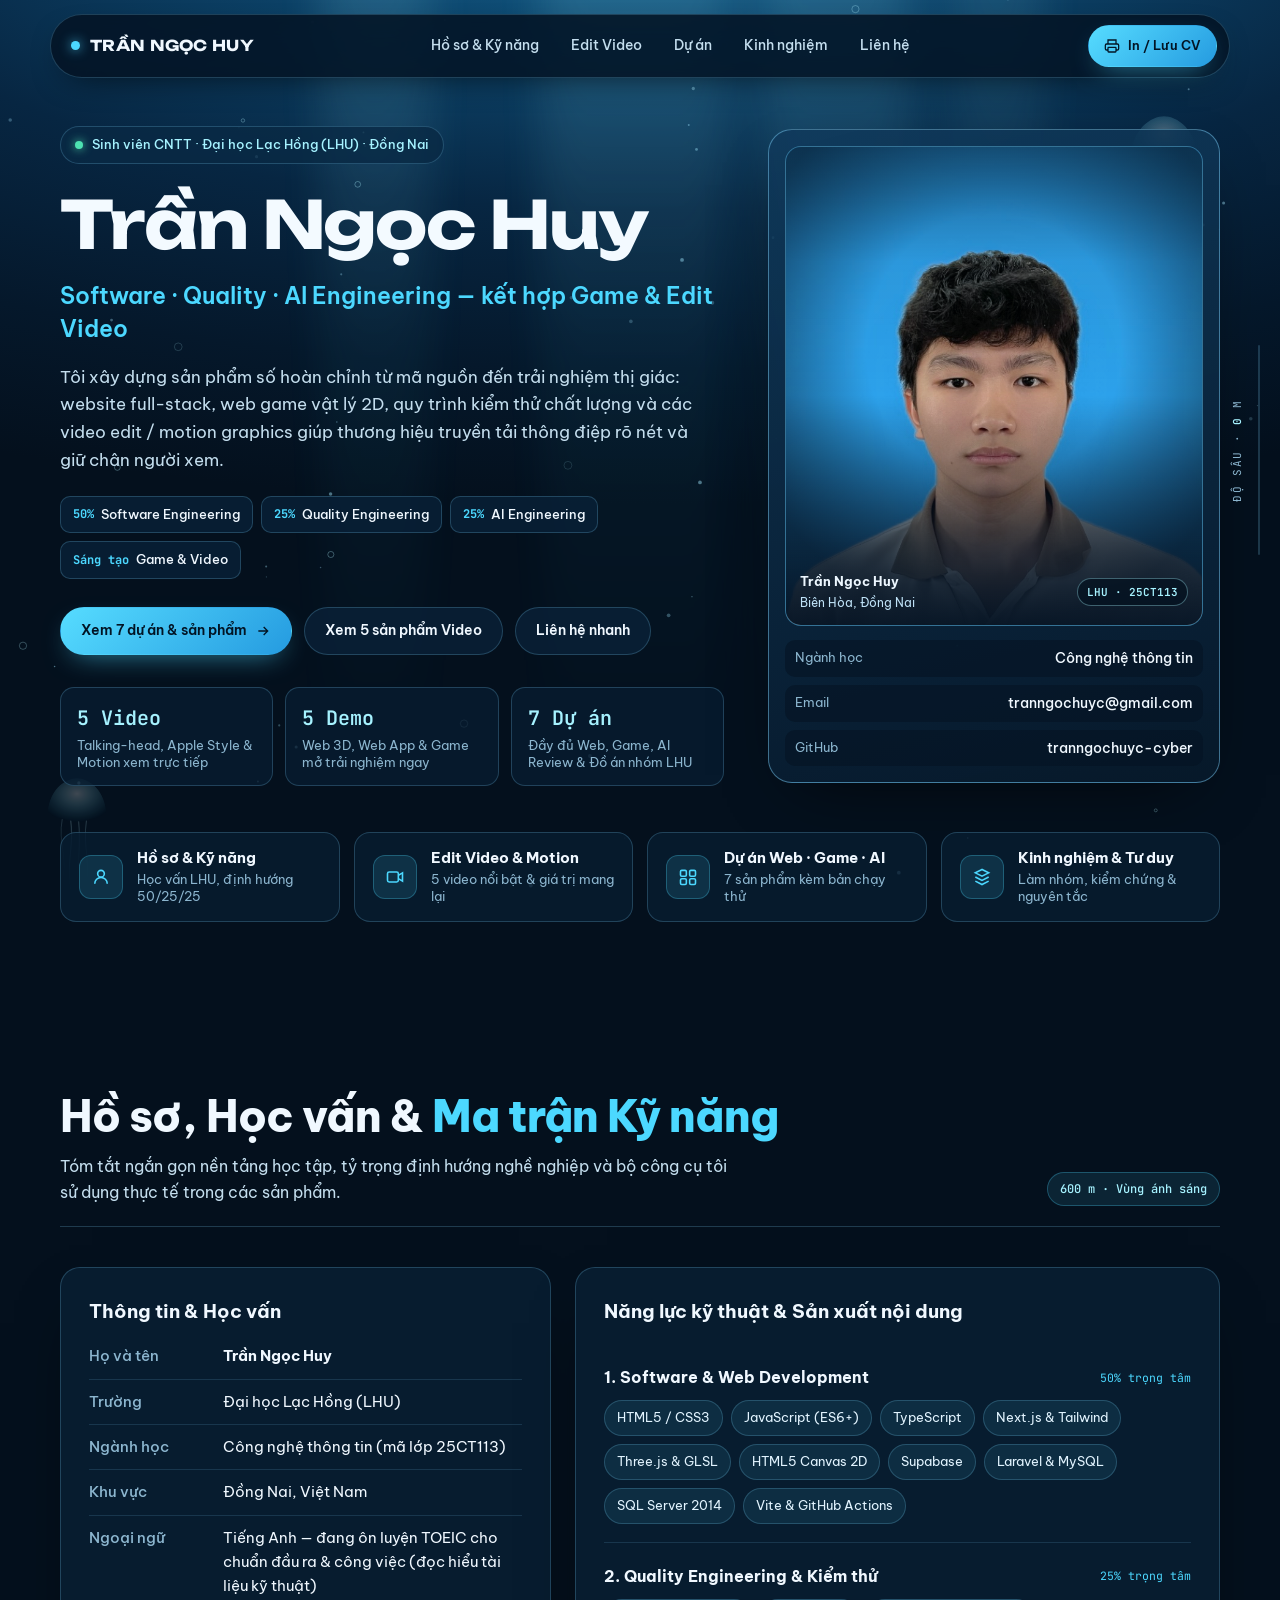
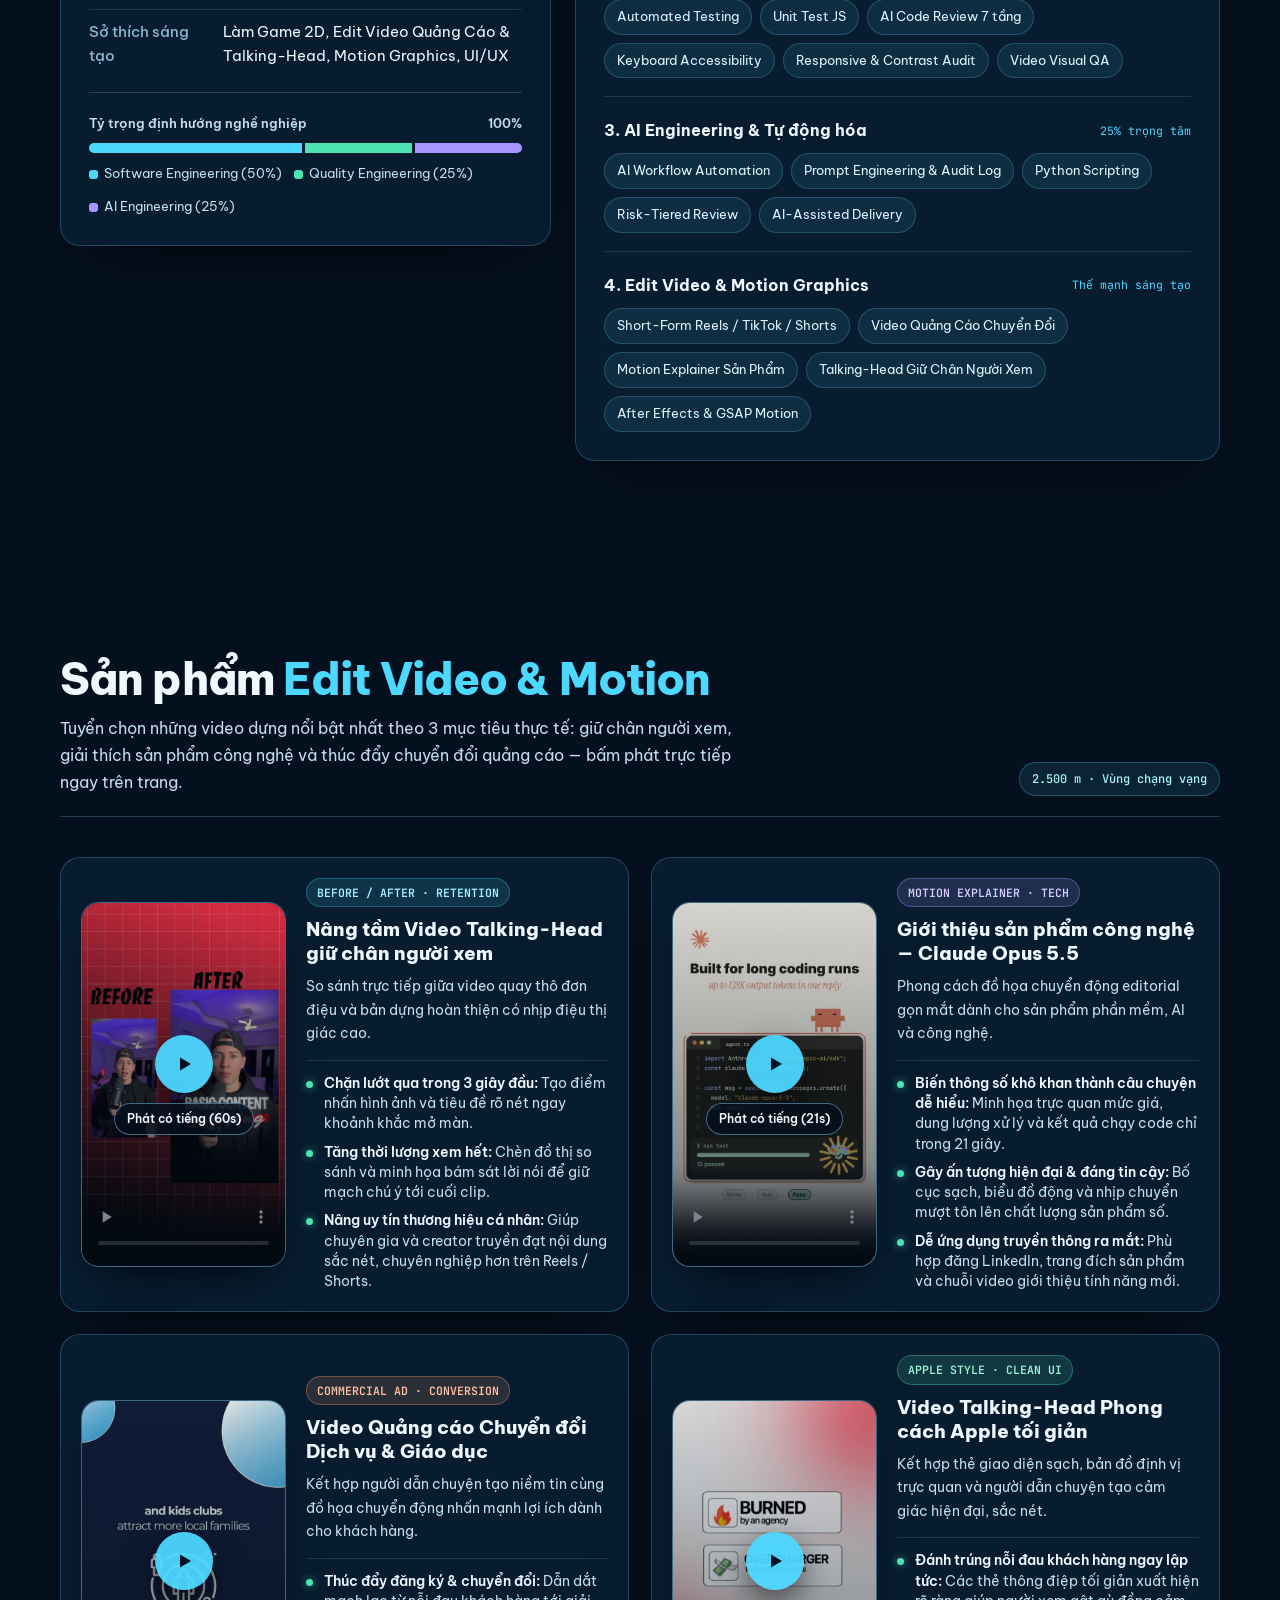
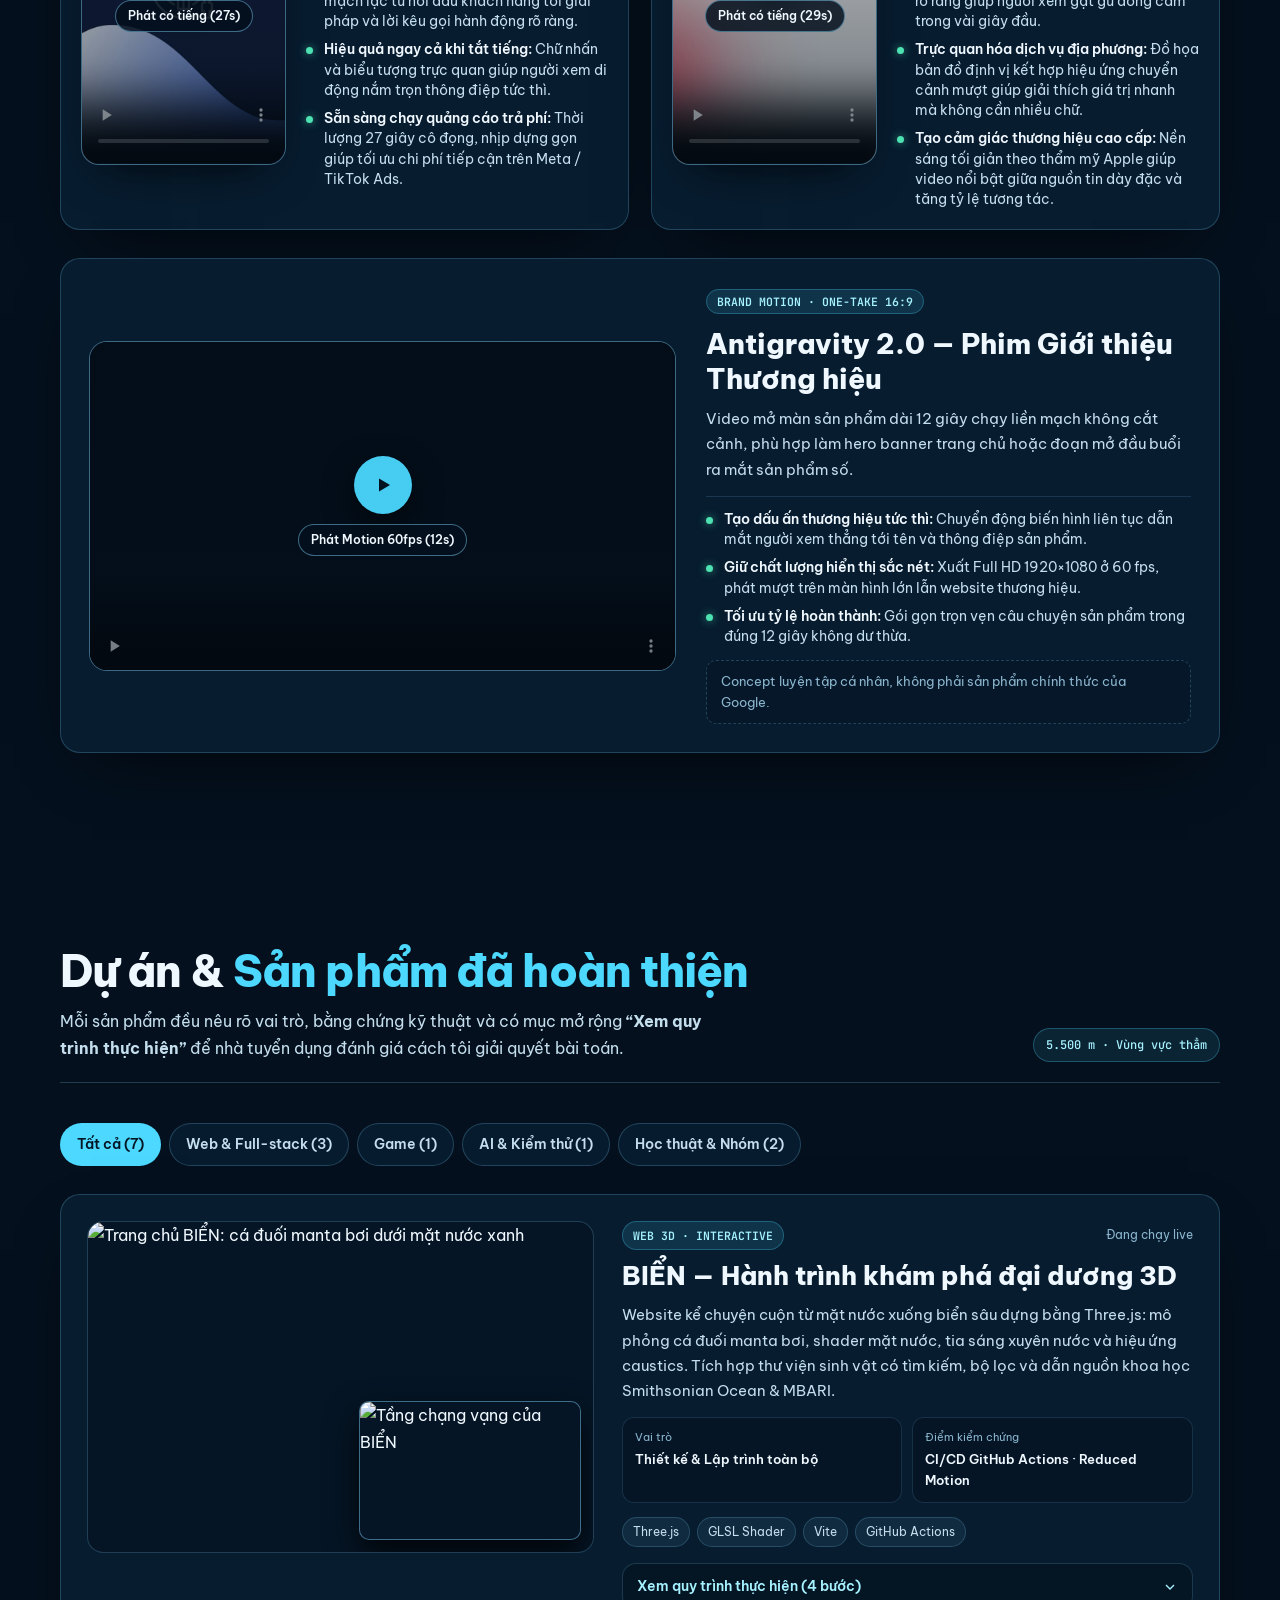
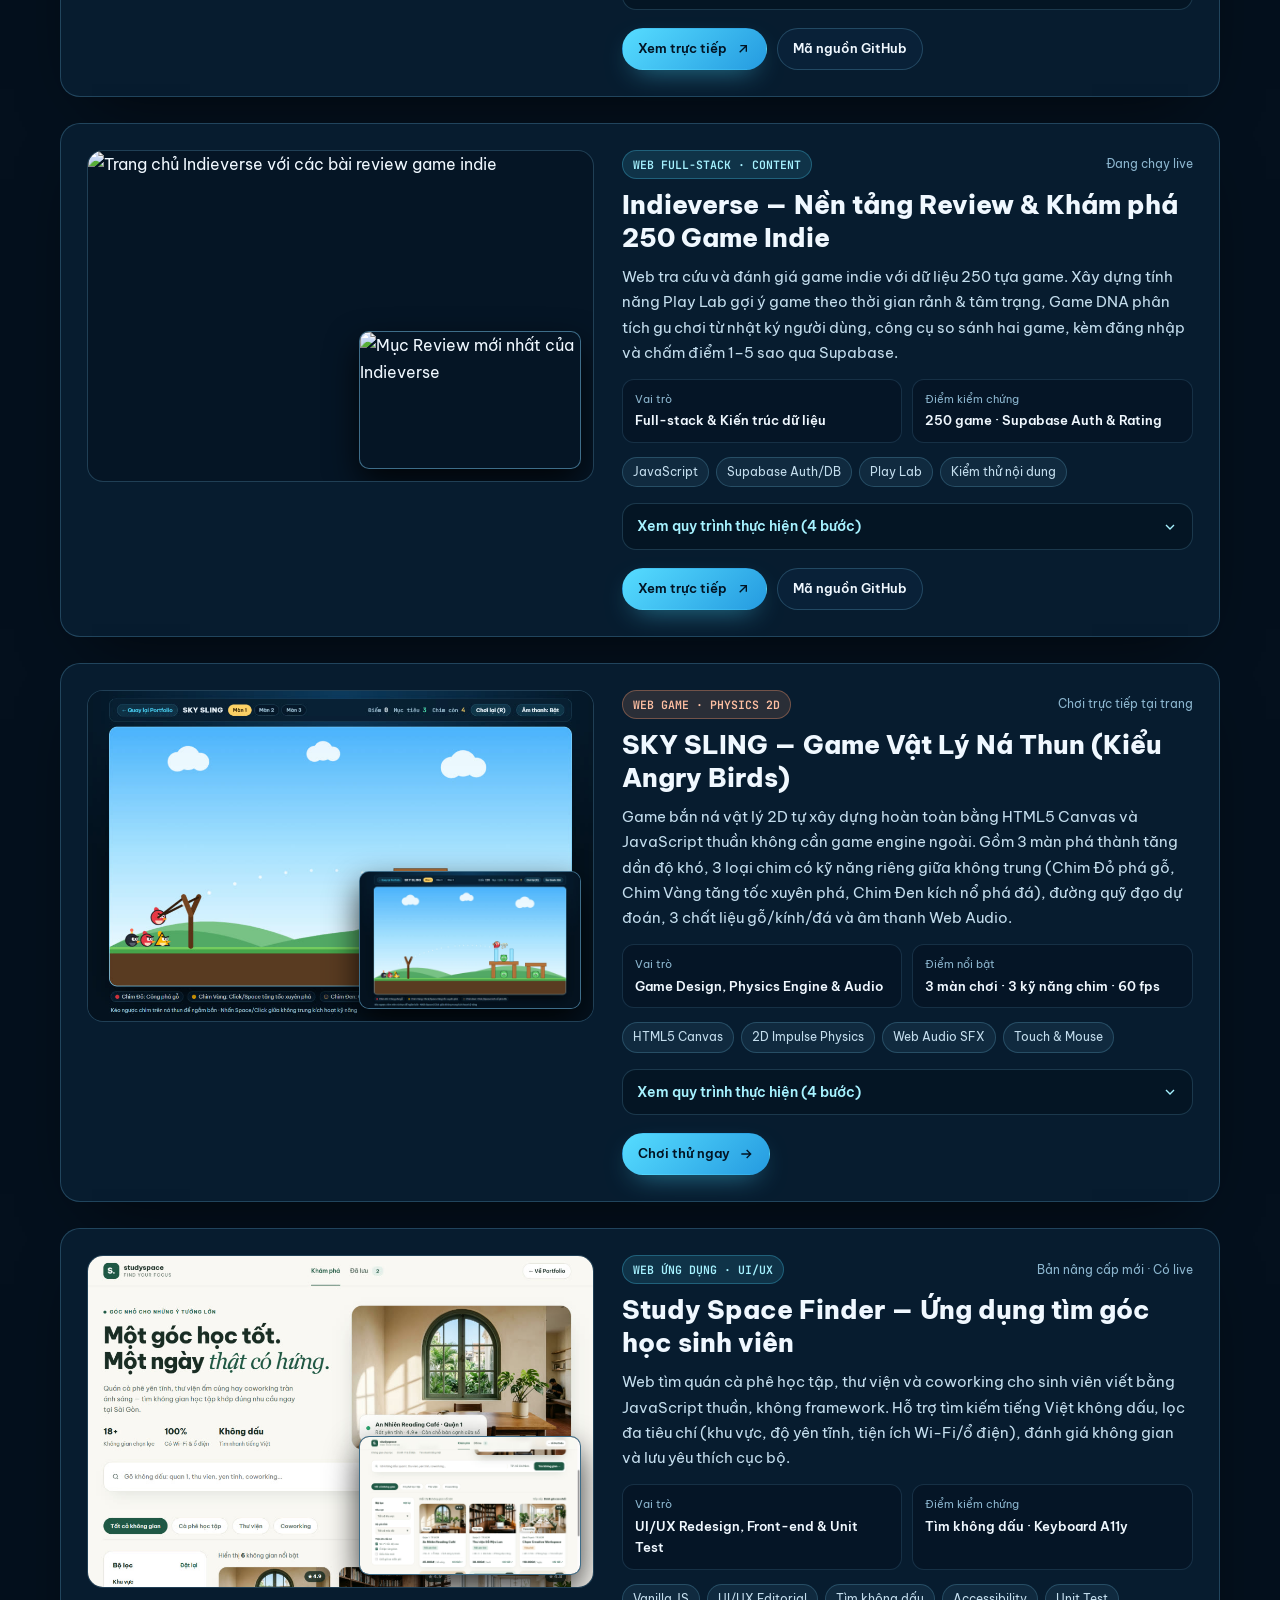
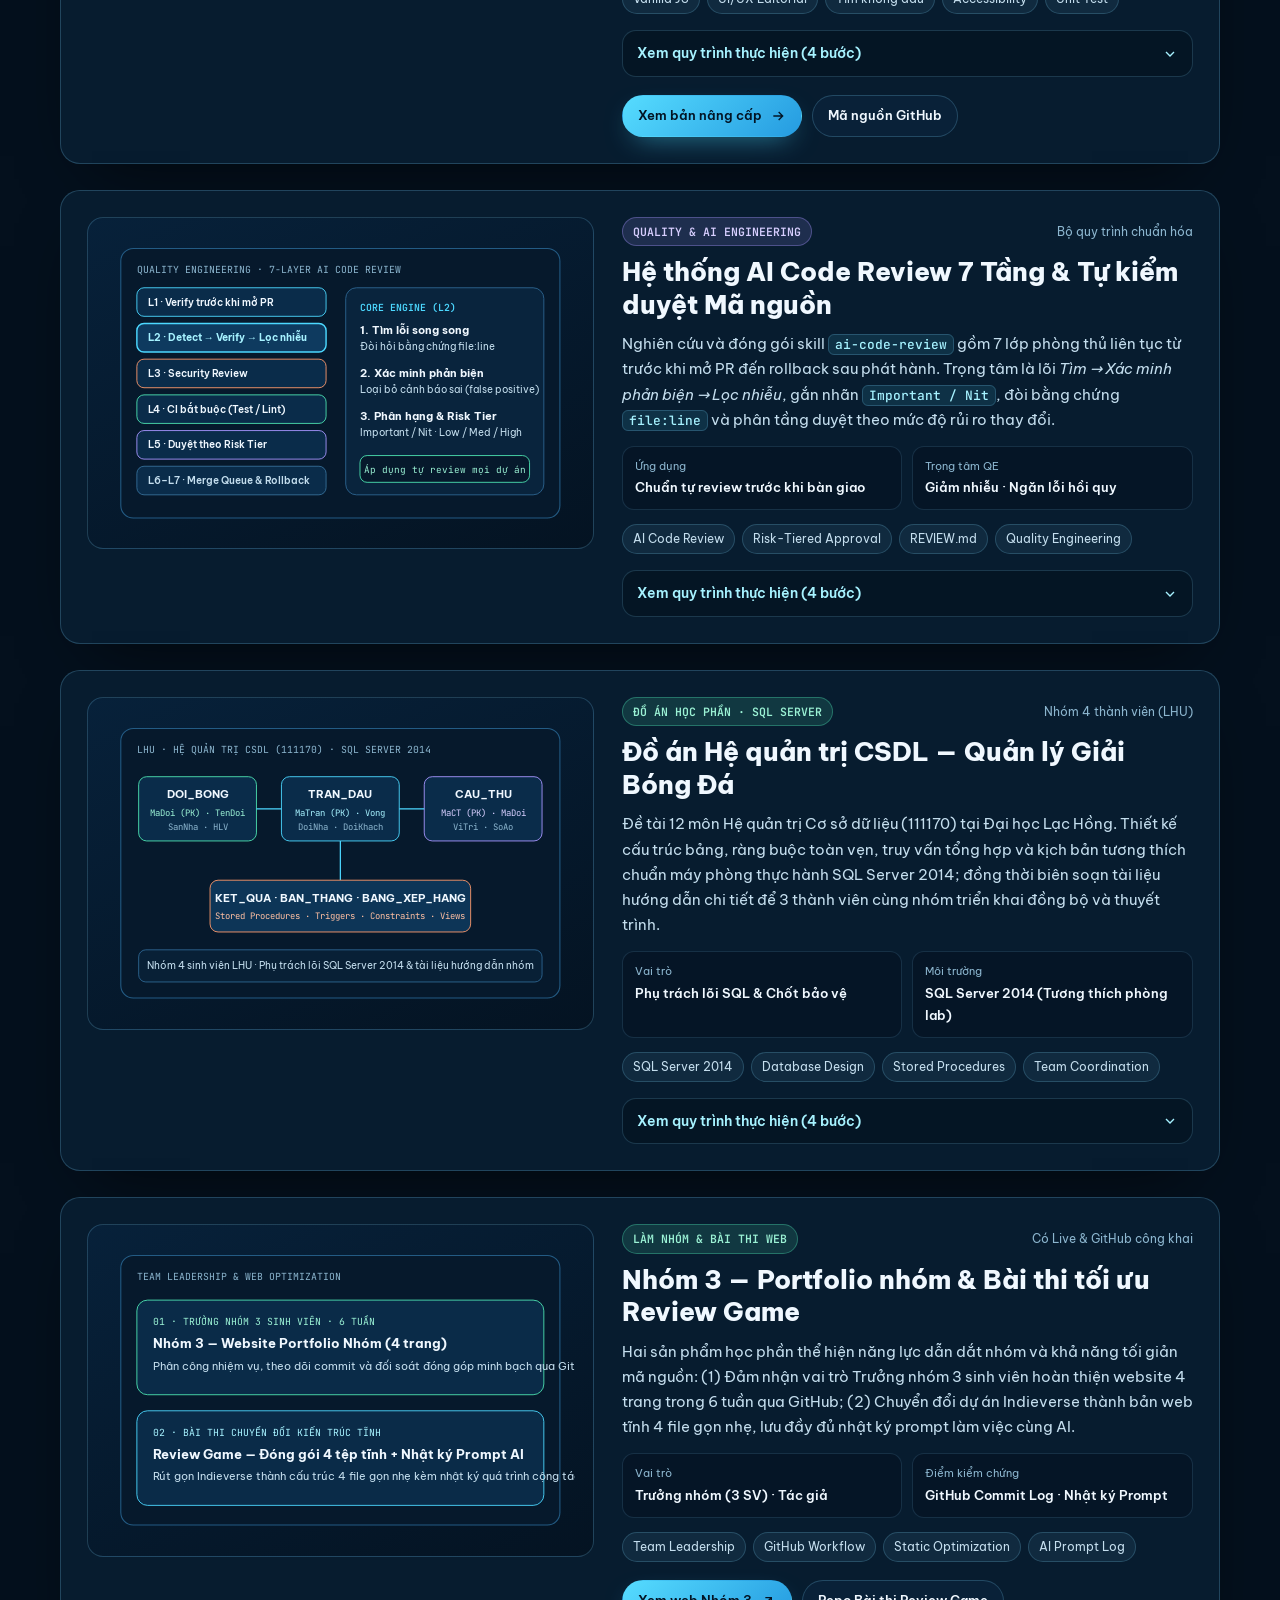
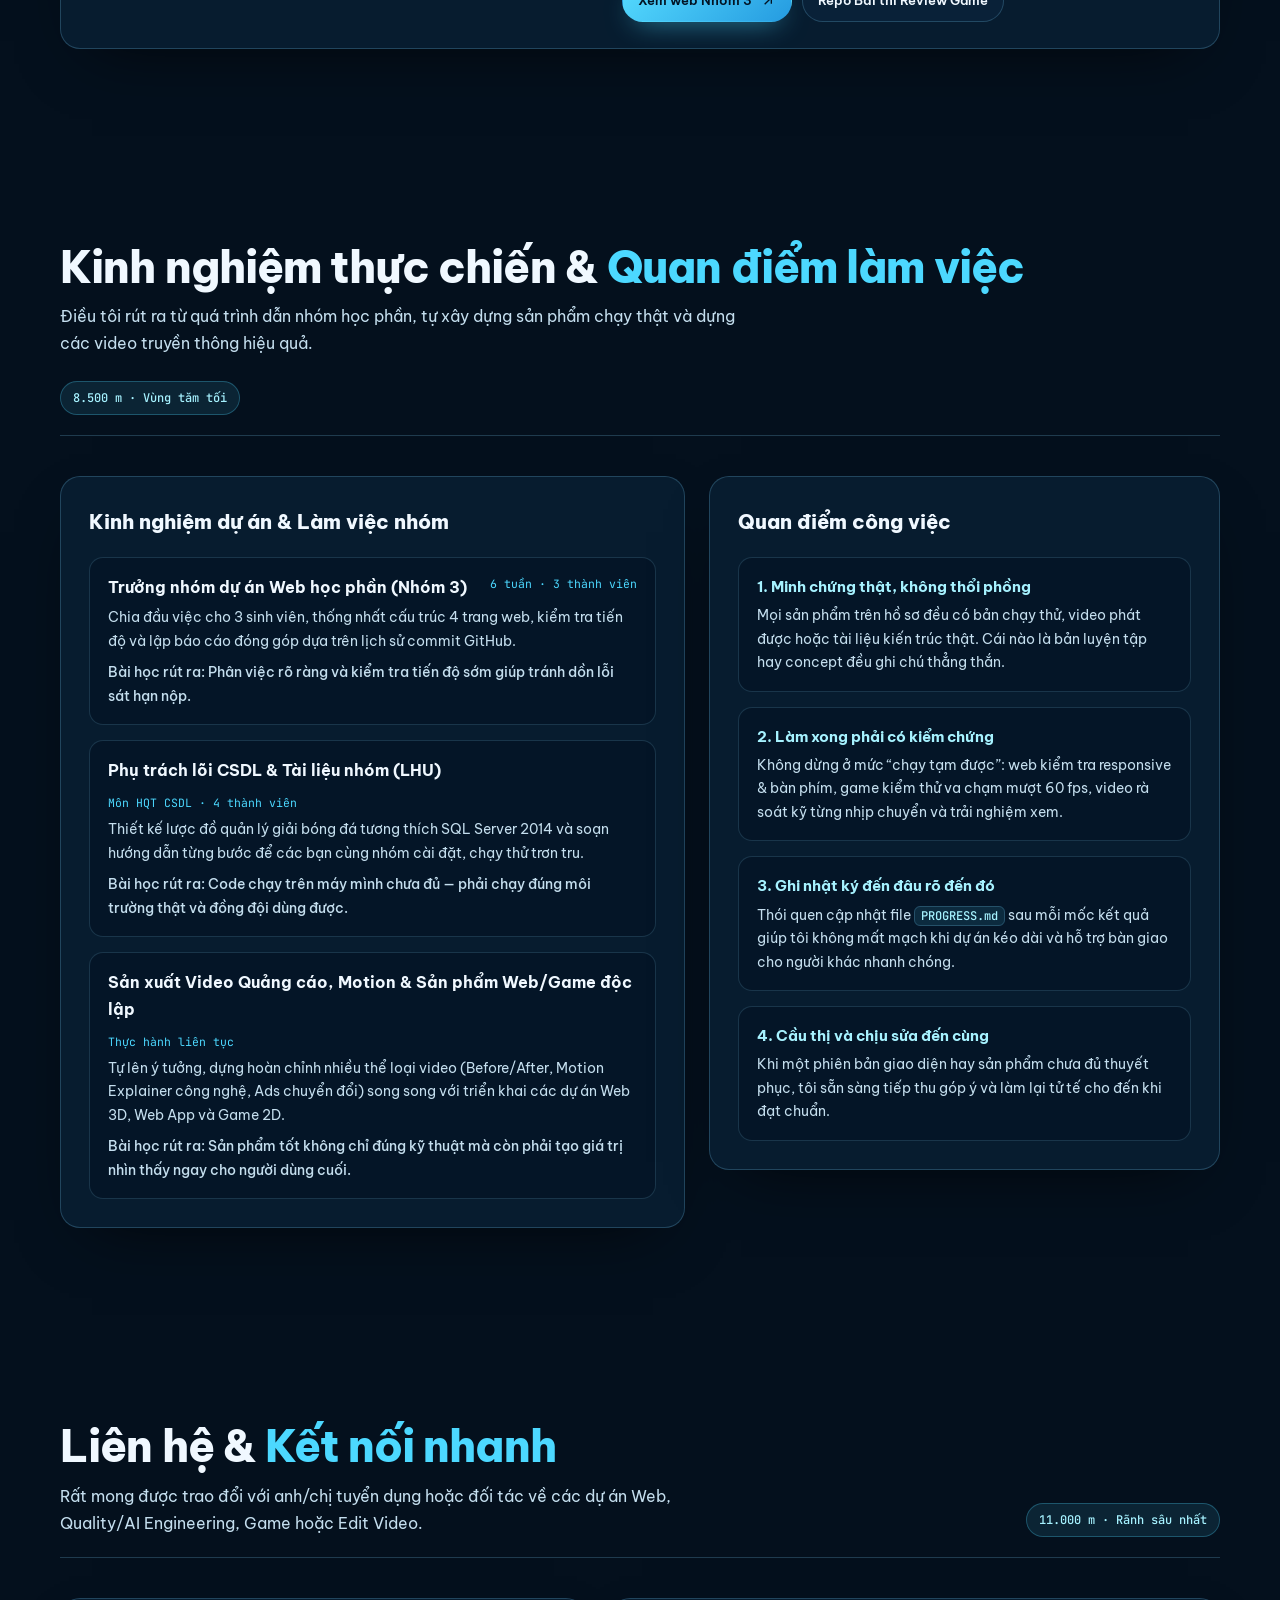
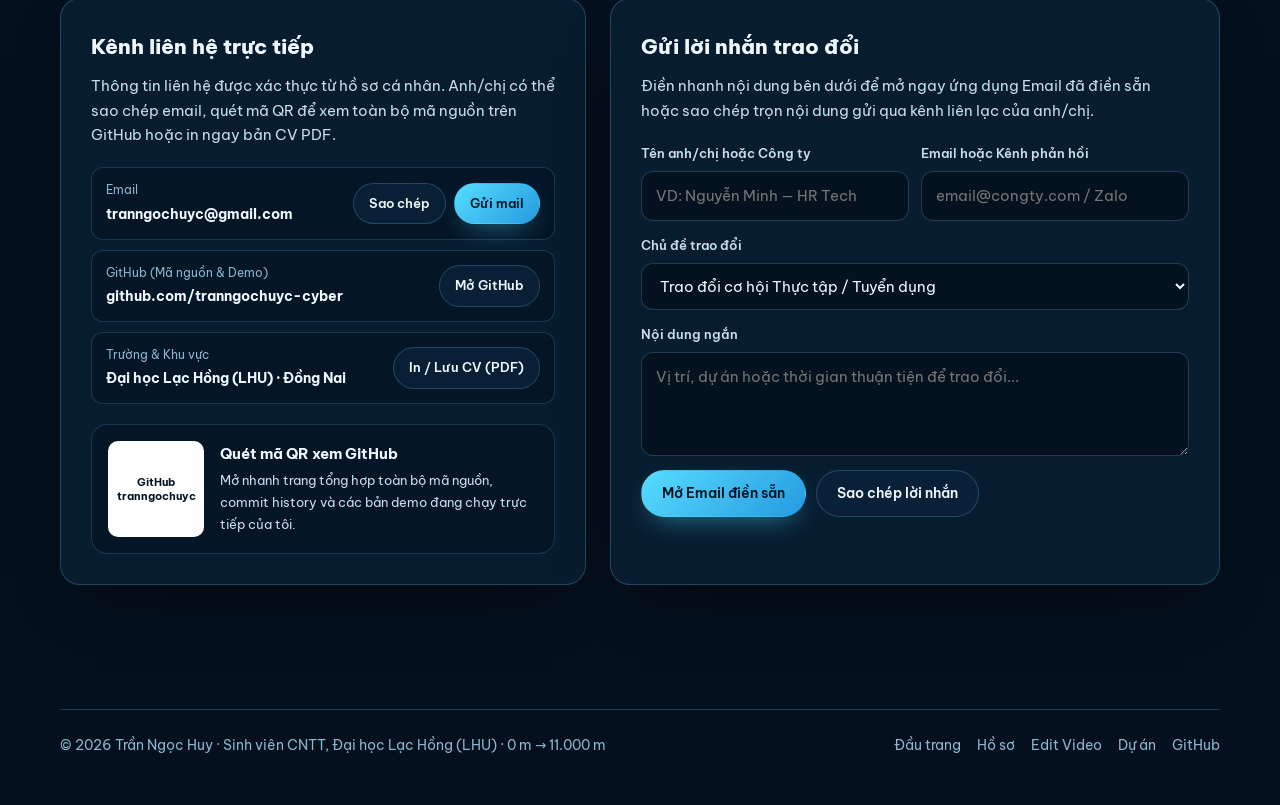
==== index.html @ 5b058ce8 "feat: portfolio v2 recruiter upgrade with 5 videos, Sky Sling game, and upgraded Study Space Finder" ====
<!DOCTYPE html>
<html lang="vi">
<head>
<meta charset="UTF-8" />
<meta name="viewport" content="width=device-width, initial-scale=1" />
<title>Trần Ngọc Huy — Portfolio | Software · Quality · AI & Video</title>
<meta name="description" content="Hồ sơ năng lực Trần Ngọc Huy — Sinh viên CNTT Đại học Lạc Hồng (LHU). Chuyên sâu Software Engineering, Quality Engineering, AI Engineering, Game và Edit Video / Motion Graphics." />
<link rel="preconnect" href="https://fonts.googleapis.com" />
<link rel="preconnect" href="https://fonts.gstatic.com" crossorigin />
<link href="https://fonts.googleapis.com/css2?family=Be+Vietnam+Pro:wght@400;500;600;700;800&family=JetBrains+Mono:wght@400;500;600&family=Unbounded:wght@600;700&display=swap" rel="stylesheet" />
<style>
  :root{
    --abyss:#04101d;
    --deep:#071b2e;
    --trench:#0a253d;
    --sea:#0f3e61;
    --surface:rgba(9,31,52,.84);
    --surface-hi:rgba(13,44,72,.92);
    --nav-bg:rgba(5,20,36,.88);
    --cyan:#4cd8ff;
    --glow:#a6f2ff;
    --violet:#a796ff;
    --coral:#ff9a6c;
    --emerald:#4de2b1;
    --ink:#f0f8ff;
    --ink-2:#c4deee;
    --mute:#8cb6cf;
    --line:rgba(130,214,255,.22);
    --line-hi:rgba(130,214,255,.46);
    --display:"Unbounded","Be Vietnam Pro",system-ui,sans-serif;
    --heading:"Be Vietnam Pro",system-ui,sans-serif;
    --body:"Be Vietnam Pro",system-ui,sans-serif;
    --mono:"JetBrains Mono",ui-monospace,SFMono-Regular,Menlo,monospace;
    --r:20px;
    --ease:cubic-bezier(.16,1,.3,1);
    --shadow:0 24px 64px -32px rgba(0,0,0,.78);
  }

  *{box-sizing:border-box;margin:0;padding:0}
  html{scroll-behavior:smooth;scroll-padding-top:92px;overflow-x:clip}
  body{
    font-family:var(--body);
    color:var(--ink);
    background:var(--abyss);
    overflow-x:clip;
    line-height:1.68;
    -webkit-font-smoothing:antialiased;
    text-rendering:optimizeLegibility;
  }
  img,video,svg{max-width:100%;display:block}
  a{color:inherit;text-decoration:none}
  button{font:inherit;color:inherit;cursor:pointer;background:none;border:0}
  ::selection{background:var(--cyan);color:#02101d}
  :focus-visible{outline:2px solid var(--cyan);outline-offset:3px;border-radius:6px}
  ::-webkit-scrollbar{width:10px}
  ::-webkit-scrollbar-track{background:#04111e}
  ::-webkit-scrollbar-thumb{background:#164163;border-radius:999px;border:2px solid #04111e}
  ::-webkit-scrollbar-thumb:hover{background:#246391}

  .skip-link{
    position:fixed;left:16px;top:-80px;z-index:200;
    padding:10px 18px;border-radius:999px;
    background:var(--cyan);color:#031220;font-weight:700;font-size:14px;
    transition:top .2s var(--ease);
  }
  .skip-link:focus{top:16px}

  /* ---------- Nền đại dương sâu ---------- */
  .ocean{
    position:fixed;inset:0;z-index:-3;pointer-events:none;
    background:
      radial-gradient(125% 68% at 50% -12%, #186e9c 0%, #0d466d 24%, #072642 52%, #05182b 78%, #04101d 100%);
  }
  .abyss-veil{
    position:fixed;inset:0;z-index:-2;pointer-events:none;
    background:linear-gradient(180deg, rgba(4,16,29,.22) 0%, rgba(3,11,21,.9) 100%);
    opacity:0;
    will-change:opacity;
  }
  #snow{position:fixed;inset:0;z-index:-1;pointer-events:none}

  /* ---------- Điều hướng cố định ---------- */
  .site-nav{
    position:fixed;top:14px;left:50%;transform:translateX(-50%);z-index:80;
    width:min(1180px,calc(100% - 28px));
    display:flex;align-items:center;justify-content:space-between;gap:14px;
    padding:10px 12px 10px 20px;border-radius:999px;
    background:var(--nav-bg);
    border:1px solid var(--line);
    backdrop-filter:blur(18px) saturate(140%);
    -webkit-backdrop-filter:blur(18px) saturate(140%);
    box-shadow:0 12px 34px -18px rgba(0,0,0,.85);
  }
  .brand{
    font-family:var(--display);font-weight:700;font-size:15px;letter-spacing:.02em;
    display:inline-flex;align-items:center;gap:10px;white-space:nowrap;
  }
  .brand-dot{
    width:9px;height:9px;border-radius:50%;background:var(--cyan);
    box-shadow:0 0 12px rgba(76,216,255,.85);flex-shrink:0;
  }
  .nav-links{display:flex;align-items:center;gap:6px}
  .nav-links a{
    padding:8px 13px;border-radius:999px;font-size:14px;font-weight:500;
    color:var(--ink-2);transition:color .2s,background .2s;white-space:nowrap;
  }
  .nav-links a:hover{color:var(--ink);background:rgba(76,216,255,.1)}
  .nav-links a.active{color:#031322;background:var(--cyan);font-weight:600}
  .nav-actions{display:flex;align-items:center;gap:8px}
  .menu-toggle{
    display:none;width:42px;height:42px;border-radius:999px;
    border:1px solid var(--line);background:rgba(13,44,72,.7);
    align-items:center;justify-content:center;
  }
  .mobile-drawer{
    position:fixed;inset:76px 14px auto 14px;z-index:79;
    padding:14px;border-radius:20px;
    background:rgba(5,20,36,.96);border:1px solid var(--line-hi);
    backdrop-filter:blur(20px);box-shadow:var(--shadow);
    display:none;flex-direction:column;gap:6px;
  }
  .mobile-drawer.open{display:flex}
  .mobile-drawer a,.mobile-drawer button{
    display:flex;align-items:center;justify-content:space-between;
    padding:12px 16px;border-radius:12px;font-size:15px;font-weight:500;color:var(--ink);
    background:rgba(13,44,72,.35);
  }
  .mobile-drawer a:hover,.mobile-drawer a.active{background:rgba(76,216,255,.18);color:var(--glow)}

  /* ---------- Nút bấm ---------- */
  .btn{
    white-space:nowrap;display:inline-flex;align-items:center;justify-content:center;gap:8px;
    font-weight:600;font-size:14px;padding:11px 20px;border-radius:999px;
    border:1px solid var(--line);color:var(--ink);background:rgba(11,38,62,.65);
    transition:transform .24s var(--ease),border-color .24s,background .24s,box-shadow .24s;
  }
  .btn svg{width:16px;height:16px;flex-shrink:0;transition:transform .24s var(--ease)}
  .btn:hover{transform:translateY(-2px);border-color:var(--line-hi);background:rgba(17,56,90,.85)}
  .btn:hover svg.arr{transform:translateX(3px)}
  .btn-primary{
    background:linear-gradient(135deg,#56dcff,#259be0);color:#021424;border-color:transparent;
    box-shadow:0 10px 28px -12px rgba(76,216,255,.65);
  }
  .btn-primary:hover{
    background:linear-gradient(135deg,#76e4ff,#31a9ec);color:#021424;
    box-shadow:0 14px 34px -10px rgba(76,216,255,.8);
  }
  .btn-sm{padding:9px 15px;font-size:13px}

  /* ---------- Đồng hồ độ sâu ---------- */
  .depth{
    position:fixed;right:20px;top:50%;transform:translateY(-50%);z-index:40;
    display:flex;align-items:center;gap:12px;
    font-family:var(--mono);font-size:11px;color:var(--mute);
    font-variant-numeric:tabular-nums;
  }
  .depth-track{position:relative;width:2px;height:210px;background:rgba(130,214,255,.2);border-radius:2px}
  .depth-fill{position:absolute;left:0;top:0;width:100%;height:0;background:linear-gradient(var(--glow),var(--cyan));border-radius:2px}
  .depth-read{writing-mode:vertical-rl;transform:rotate(180deg);letter-spacing:.14em;text-transform:uppercase}
  .depth-read b{color:var(--glow);font-weight:600}

  /* ---------- Bố cục chung ---------- */
  main{position:relative}
  section{position:relative;padding:96px 24px}
  .wrap{max-width:1160px;margin:0 auto;position:relative}
  .card{
    background:var(--surface);
    border:1px solid var(--line);
    border-radius:var(--r);
    box-shadow:var(--shadow);
  }
  .sec-head{
    display:flex;align-items:flex-end;justify-content:space-between;gap:24px;flex-wrap:wrap;
    margin-bottom:40px;padding-bottom:20px;border-bottom:1px solid var(--line);
  }
  .sec-head h2{
    font-family:var(--heading);font-weight:800;
    font-size:clamp(28px,3.8vw,44px);line-height:1.2;letter-spacing:-.02em;
    color:var(--ink);text-wrap:balance;
  }
  .sec-head h2 span{color:var(--cyan)}
  .sec-sub{color:var(--ink-2);font-size:16px;max-width:62ch;margin-top:10px}
  .depth-pill{
    font-family:var(--mono);font-size:12px;font-weight:500;color:var(--glow);
    padding:6px 12px;border-radius:999px;
    background:rgba(76,216,255,.1);border:1px solid rgba(76,216,255,.28);
    font-variant-numeric:tabular-nums;white-space:nowrap;
  }

  /* ---------- Reveal an toàn ---------- */
  .reveal{opacity:1;transform:none}
  .js-anim .reveal:not(.is-visible){opacity:.22;transform:translateY(16px)}
  .js-anim .reveal{transition:opacity .48s var(--ease),transform .48s var(--ease)}
  .js-anim .reveal.is-visible{opacity:1;transform:none}
  @media (max-width:768px){
    .js-anim .reveal:not(.is-visible){opacity:1;transform:none}
  }
  code.ic{
    font-family:var(--mono);font-size:.86em;font-weight:500;
    color:var(--glow);background:rgba(76,216,255,.11);
    border:1px solid rgba(130,214,255,.22);border-radius:6px;
    padding:1px 6px;white-space:nowrap;
  }

  /* ---------- HERO (0 m · Chỉ 1 ảnh chân dung đầu trang) ---------- */
  .hero{position:relative;padding:126px 24px 72px;overflow:hidden}
  .rays{position:absolute;inset:0;pointer-events:none;opacity:.42;overflow:hidden}
  .ray{
    position:absolute;top:-15%;left:50%;width:150px;height:125%;transform-origin:top center;
    background:linear-gradient(180deg,rgba(166,242,255,.42),rgba(76,216,255,.12) 40%,transparent 78%);
    filter:blur(22px);animation:sway 11s ease-in-out infinite;
  }
  .ray:nth-child(1){--a:-20deg;margin-left:-320px;width:110px}
  .ray:nth-child(2){--a:-6deg;margin-left:-100px;width:190px;animation-duration:14s}
  .ray:nth-child(3){--a:9deg;margin-left:120px;width:150px;animation-duration:9.5s}
  .ray:nth-child(4){--a:22deg;margin-left:310px;width:95px;opacity:.65}
  @keyframes sway{0%,100%{transform:rotate(var(--a)) scaleX(1)}50%{transform:rotate(calc(var(--a) + 3.5deg)) scaleX(1.16)}}

  .jelly{position:absolute;pointer-events:none;opacity:.34;animation:drift 15s ease-in-out infinite}
  .jelly.j1{width:130px;right:4%;top:110px}
  .jelly.j2{width:78px;left:3%;bottom:80px;animation-duration:19s;opacity:.26}
  @keyframes drift{0%,100%{transform:translate(0,0) rotate(-3deg)}50%{transform:translate(14px,-26px) rotate(4deg)}}

  .hero-grid{
    display:grid;grid-template-columns:minmax(0,1.25fr) minmax(290px,.85fr);
    gap:44px;align-items:center;
  }
  .status-pill{
    display:inline-flex;align-items:center;gap:9px;
    padding:7px 14px;border-radius:999px;font-size:13px;font-weight:500;
    color:var(--glow);background:rgba(10,41,68,.78);border:1px solid var(--line);
    margin-bottom:20px;
  }
  .status-pill i{width:8px;height:8px;border-radius:50%;background:var(--emerald);box-shadow:0 0 10px var(--emerald)}
  .hero h1{
    font-family:var(--display);font-weight:700;
    font-size:clamp(38px,5.5vw,66px);
    line-height:1.22;letter-spacing:-.025em;
    color:#f3faff;
  }
  .hero-role{
    margin-top:16px;font-family:var(--heading);font-weight:600;
    font-size:clamp(18px,2.2vw,23px);line-height:1.4;color:var(--cyan);
  }
  .hero-lead{margin-top:18px;color:var(--ink-2);font-size:16.5px;max-width:58ch}
  .focus-bar{display:flex;flex-wrap:wrap;gap:8px;margin-top:22px}
  .focus-pill{
    display:inline-flex;align-items:center;gap:7px;
    padding:7px 12px;border-radius:10px;font-size:13px;font-weight:500;
    background:rgba(9,33,56,.82);border:1px solid var(--line);color:var(--ink);
  }
  .focus-pill b{font-family:var(--mono);font-size:12px;color:var(--cyan)}
  .hero-cta{display:flex;flex-wrap:wrap;gap:12px;margin-top:28px}

  .hero-facts{
    margin-top:32px;display:grid;grid-template-columns:repeat(3,minmax(0,1fr));gap:12px;
  }
  .fact-box{
    padding:14px 16px;border-radius:14px;
    background:rgba(8,29,49,.78);border:1px solid var(--line);
  }
  .fact-box strong{
    display:block;font-family:var(--mono);font-size:20px;font-weight:600;
    color:var(--glow);font-variant-numeric:tabular-nums;
  }
  .fact-box span{display:block;font-size:12.5px;color:var(--mute);margin-top:2px;line-height:1.35}

  /* Khung chân dung duy nhất đầu trang */
  .portrait-card{
    padding:16px;border-radius:24px;
    background:linear-gradient(165deg,rgba(16,58,92,.88),rgba(7,25,43,.94));
    border:1px solid var(--line-hi);box-shadow:var(--shadow);
  }
  .portrait-frame{
    position:relative;border-radius:16px;overflow:hidden;
    aspect-ratio:4/4.6;background:#0c4570;
    border:1px solid rgba(166,242,255,.26);
  }
  .portrait-frame img{
    width:100%;height:100%;object-fit:cover;object-position:50% 16%;
    filter:contrast(1.02) saturate(.88) brightness(.97);
  }
  .portrait-frame::after{
    content:"";position:absolute;inset:0;pointer-events:none;
    background:
      linear-gradient(180deg,rgba(6,29,50,.48) 0%,rgba(6,29,50,.08) 24%,transparent 52%,rgba(4,18,34,.92) 100%),
      radial-gradient(64% 58% at 50% 42%,transparent 48%,rgba(5,26,46,.68) 100%);
  }
  .portrait-caption{
    position:absolute;left:14px;right:14px;bottom:12px;z-index:2;
    display:flex;align-items:center;justify-content:space-between;gap:10px;
    font-size:12.5px;color:#edf7ff;
  }
  .portrait-caption strong{font-weight:700;display:block}
  .portrait-caption small{color:#bfe2f7;font-size:11.5px}
  .lhu-tag{
    font-family:var(--mono);font-size:11px;font-weight:600;
    padding:4px 9px;border-radius:999px;
    background:rgba(4,18,32,.78);border:1px solid rgba(166,242,255,.35);color:var(--glow);
    white-space:nowrap;
  }
  .portrait-meta{margin-top:14px;display:grid;gap:8px;font-size:13.5px}
  .portrait-meta div{
    display:flex;justify-content:space-between;gap:12px;
    padding:7px 10px;border-radius:10px;background:rgba(5,19,34,.55);
  }
  .portrait-meta dt{color:var(--mute);font-size:12.5px}
  .portrait-meta dd{color:var(--ink);font-weight:500;text-align:right}

  /* Thanh điều hướng nhanh 4 mục (ĐÃ FIX CĂN GIỮA ICON TUYỆT ĐỐI) */
  .quick-nav{
    margin-top:46px;display:grid;grid-template-columns:repeat(4,minmax(0,1fr));gap:14px;
  }
  .qnav-item{
    padding:16px 18px;border-radius:16px;
    background:rgba(8,29,49,.8);border:1px solid var(--line);
    display:flex;align-items:center;gap:14px;
    transition:transform .24s var(--ease),border-color .24s,background .24s;
  }
  .qnav-item:hover{transform:translateY(-3px);border-color:var(--cyan);background:rgba(12,42,69,.92)}
  .qnav-ic{
    width:44px;height:44px;border-radius:12px;flex-shrink:0;
    display:flex;align-items:center;justify-content:center;
    background:rgba(76,216,255,.12);border:1px solid rgba(76,216,255,.28);color:var(--cyan);
  }
  .qnav-ic svg{width:20px;height:20px;display:block;flex-shrink:0}
  .qnav-text strong{display:block;font-size:14.5px;font-weight:700;color:var(--ink);line-height:1.3}
  .qnav-text span{display:block;font-size:12.5px;color:var(--mute);margin-top:3px;line-height:1.35}

  /* ---------- TẦNG 01: HỒ SƠ, HỌC VẤN & KỸ NĂNG ---------- */
  .profile-grid{
    display:grid;grid-template-columns:minmax(0,.95fr) minmax(0,1.25fr);gap:24px;align-items:start;
  }
  .bio-card,.skill-panel{padding:28px}
  .bio-card h3,.skill-panel h3{font-size:19px;font-weight:700;margin-bottom:16px;color:var(--ink)}
  .info-list{display:grid;gap:10px}
  .info-row{
    display:grid;grid-template-columns:122px 1fr;gap:12px;
    padding-bottom:10px;border-bottom:1px solid rgba(130,214,255,.14);font-size:14.5px;
  }
  .info-row:last-child{border-bottom:0;padding-bottom:0}
  .info-row dt{color:var(--mute);font-weight:500}
  .info-row dd{color:var(--ink)}

  .ratio-wrap{margin-top:24px;padding-top:20px;border-top:1px solid var(--line)}
  .ratio-label{display:flex;justify-content:space-between;font-size:13px;color:var(--ink-2);margin-bottom:8px;font-weight:600}
  .ratio-bar{display:flex;height:10px;border-radius:999px;overflow:hidden;gap:3px}
  .ratio-bar span:nth-child(1){width:50%;background:var(--cyan)}
  .ratio-bar span:nth-child(2){width:25%;background:var(--emerald)}
  .ratio-bar span:nth-child(3){width:25%;background:var(--violet)}
  .ratio-legend{display:flex;flex-wrap:wrap;gap:12px;margin-top:10px;font-size:12.5px;color:var(--ink-2)}
  .ratio-legend i{display:inline-block;width:9px;height:9px;border-radius:3px;margin-right:6px;vertical-align:middle}

  .skill-panel{display:grid;gap:20px}
  .skill-group{padding-bottom:18px;border-bottom:1px solid rgba(130,214,255,.14)}
  .skill-group:last-child{padding-bottom:0;border-bottom:0}
  .skill-group-head{display:flex;align-items:center;justify-content:space-between;gap:10px;margin-bottom:10px;flex-wrap:wrap}
  .skill-group-head strong{font-size:15.5px;color:var(--ink)}
  .skill-group-head span{font-family:var(--mono);font-size:11.5px;color:var(--cyan)}
  .chip-row{display:flex;flex-wrap:wrap;gap:8px}
  .chip{
    font-size:13px;padding:6px 12px;border-radius:999px;
    background:rgba(76,216,255,.09);border:1px solid rgba(130,214,255,.22);color:#e2f4ff;
  }

  /* ---------- TẦNG 02: EDIT VIDEO & MOTION GRAPHICS (4 VIDEO DỌC 2x2 + CONCEPT FILM) ---------- */
  .video-showcase{display:grid;gap:28px}
  .reels-grid{
    display:grid;grid-template-columns:repeat(2,minmax(0,1fr));gap:22px;align-items:stretch;
  }
  .reel-card{
    padding:20px;display:grid;grid-template-columns:205px minmax(0,1fr);gap:20px;align-items:center;
    transition:border-color .24s,transform .24s var(--ease);
  }
  .reel-card:hover{border-color:var(--line-hi);transform:translateY(-3px)}
  .phone-theater{
    position:relative;border-radius:18px;overflow:hidden;
    background:#030d18;border:1px solid var(--line-hi);
    aspect-ratio:9/16;width:100%;
    box-shadow:0 20px 44px -22px rgba(0,0,0,.9);
  }
  .phone-theater video,.wide-theater video{
    width:100%;height:100%;object-fit:cover;display:block;background:#030d18;
  }
  .wide-theater{
    position:relative;border-radius:18px;overflow:hidden;
    background:#030d18;border:1px solid var(--line-hi);
    aspect-ratio:16/9;width:100%;
  }
  .wide-theater video{object-fit:contain}
  .play-overlay{
    position:absolute;inset:0;display:flex;flex-direction:column;align-items:center;justify-content:center;gap:10px;
    background:linear-gradient(180deg,rgba(4,16,29,.12),rgba(4,16,29,.58));
    transition:opacity .25s;cursor:pointer;
  }
  .play-overlay.hidden{opacity:0;pointer-events:none}
  .play-circle{
    width:58px;height:58px;border-radius:50%;
    display:grid;place-items:center;
    background:rgba(76,216,255,.94);color:#031220;
    box-shadow:0 12px 30px rgba(0,0,0,.55);
    transition:transform .24s var(--ease);
  }
  .play-overlay:hover .play-circle{transform:scale(1.08)}
  .play-label{
    font-size:12px;font-weight:600;padding:5px 12px;border-radius:999px;
    background:rgba(4,16,29,.84);border:1px solid var(--line-hi);color:#f0f8ff;
  }
  .reel-body{display:flex;flex-direction:column;gap:10px;flex:1}
  .reel-body h3{font-size:18.5px;font-weight:800;line-height:1.3;color:var(--ink)}
  .reel-body > p{font-size:14px;color:var(--ink-2)}
  .impact-list{
    list-style:none;display:grid;gap:8px;margin-top:4px;
    padding-top:12px;border-top:1px solid rgba(130,214,255,.15);
  }
  .impact-list li{
    position:relative;padding-left:18px;font-size:13.5px;color:var(--ink-2);line-height:1.5;
  }
  .impact-list li::before{
    content:"";position:absolute;left:0;top:8px;width:7px;height:7px;border-radius:50%;
    background:var(--emerald);box-shadow:0 0 8px rgba(77,226,177,.65);
  }
  .impact-list strong{color:var(--ink);font-weight:600}

  .motion-stage{
    display:grid;grid-template-columns:minmax(0,1.15fr) minmax(0,.95fr);
    gap:30px;padding:28px;align-items:center;
  }
  .video-title{font-size:clamp(22px,2.5vw,28px);font-weight:800;line-height:1.25;color:var(--ink)}
  .video-desc{color:var(--ink-2);margin-top:10px;font-size:15px}
  .honest-note{
    margin-top:14px;font-size:12.5px;color:var(--mute);
    padding:10px 14px;border-radius:10px;background:rgba(5,20,36,.52);border:1px dashed rgba(130,214,255,.24);
  }

  /* ---------- TẦNG 03: DỰ ÁN & SẢN PHẨM THỰC TẾ ---------- */
  .filter-bar{display:flex;flex-wrap:wrap;gap:8px;margin-bottom:28px}
  .filter-btn{
    padding:9px 16px;border-radius:999px;font-size:13.5px;font-weight:600;
    border:1px solid var(--line);background:rgba(9,31,52,.78);color:var(--ink-2);
    transition:all .2s;
  }
  .filter-btn:hover{border-color:var(--line-hi);color:var(--ink)}
  .filter-btn.active{background:var(--cyan);color:#031424;border-color:transparent}

  .projects-grid{display:grid;gap:26px}
  .project-card{
    display:grid;grid-template-columns:minmax(0,1.02fr) minmax(0,1.15fr);
    gap:28px;padding:26px;align-items:start;
    transition:border-color .25s,transform .25s var(--ease);
  }
  .project-card:hover{border-color:var(--line-hi);transform:translateY(-2px)}
  .project-card.hidden-item{display:none}

  .shot-box{
    position:relative;border-radius:16px;overflow:hidden;
    border:1px solid var(--line);background:#051525;
    aspect-ratio:16/10.5;
  }
  .shot-box img{width:100%;height:100%;object-fit:cover;object-position:top center}
  .shot-sub{
    position:absolute;right:12px;bottom:12px;width:44%;aspect-ratio:16/10;
    border-radius:10px;overflow:hidden;border:1px solid var(--line-hi);
    box-shadow:0 14px 32px rgba(0,0,0,.78);background:#051525;
  }
  .shot-sub img{width:100%;height:100%;object-fit:cover;object-position:top left}
  .diagram-box{
    border-radius:16px;border:1px solid var(--line);
    background:linear-gradient(155deg,#07213a,#041322);
    padding:18px;aspect-ratio:16/10.5;display:flex;align-items:center;justify-content:center;
  }
  .diagram-box svg{width:100%;height:100%}

  .proj-top{display:flex;align-items:center;justify-content:space-between;gap:10px;flex-wrap:wrap}
  .cat-pill{
    font-family:var(--mono);font-size:11.5px;font-weight:600;
    padding:4px 10px;border-radius:999px;
    background:rgba(76,216,255,.12);border:1px solid rgba(76,216,255,.28);color:var(--glow);
    width:fit-content;
  }
  .cat-pill.game{background:rgba(255,154,108,.14);border-color:rgba(255,154,108,.35);color:#ffc0a3}
  .cat-pill.ai{background:rgba(167,150,255,.15);border-color:rgba(167,150,255,.35);color:#d7ceff}
  .cat-pill.edu{background:rgba(77,226,177,.14);border-color:rgba(77,226,177,.35);color:#9bf2d5}
  .proj-status{font-size:12px;color:var(--mute)}
  .proj-meta h3{font-size:clamp(21px,2.3vw,26px);font-weight:800;line-height:1.25;margin:10px 0 10px;color:var(--ink)}
  .proj-meta > p{color:var(--ink-2);font-size:15px}
  .proj-proof{margin-top:14px;display:grid;grid-template-columns:1fr 1fr;gap:10px}
  .proof-cell{
    padding:10px 12px;border-radius:12px;background:rgba(5,20,36,.68);border:1px solid rgba(130,214,255,.14);
    font-size:13px;
  }
  .proof-cell small{display:block;font-size:11px;color:var(--mute);margin-bottom:2px}
  .proof-cell strong{color:var(--ink);font-weight:600}
  .proj-tags{display:flex;flex-wrap:wrap;gap:7px;margin-top:14px}
  .proj-tags span{
    font-size:12px;padding:4px 10px;border-radius:999px;
    background:rgba(130,214,255,.08);border:1px solid rgba(130,214,255,.2);color:var(--ink-2);
  }
  .proj-links{display:flex;flex-wrap:wrap;gap:10px;margin-top:18px}

  details.process-acc{
    margin-top:16px;border-radius:14px;
    background:rgba(4,18,32,.62);border:1px solid rgba(130,214,255,.18);
  }
  details.process-acc summary{
    list-style:none;padding:11px 14px;font-size:13.5px;font-weight:600;color:var(--glow);
    display:flex;align-items:center;justify-content:space-between;gap:10px;cursor:pointer;
  }
  details.process-acc summary::-webkit-details-marker{display:none}
  details.process-acc summary svg{width:16px;height:16px;transition:transform .24s var(--ease)}
  details.process-acc[open] summary svg{transform:rotate(180deg)}
  .acc-steps{padding:0 14px 14px;display:grid;grid-template-columns:repeat(2,minmax(0,1fr));gap:10px}
  .acc-step{
    padding:10px 12px;border-radius:10px;background:rgba(10,34,56,.62);border:1px solid rgba(130,214,255,.12);
    font-size:12.5px;color:var(--ink-2);
  }
  .acc-step b{display:block;color:var(--cyan);font-size:12px;margin-bottom:3px}

  /* ---------- TẦNG 04: KINH NGHIỆM & QUAN ĐIỂM LÀM VIỆC ---------- */
  .exp-grid{display:grid;grid-template-columns:1.1fr .9fr;gap:24px;align-items:start}
  .exp-panel,.mindset-panel{padding:28px}
  .exp-panel h3,.mindset-panel h3{font-size:20px;font-weight:800;margin-bottom:18px;color:var(--ink)}
  .timeline,.principles{display:grid;gap:15px}
  .tl-item,.principle{
    padding:16px 18px;border-radius:14px;
    background:rgba(5,20,36,.72);border:1px solid rgba(130,214,255,.16);
  }
  .tl-head{display:flex;justify-content:space-between;gap:10px;flex-wrap:wrap;margin-bottom:6px}
  .tl-head strong{font-size:15.5px;color:var(--ink)}
  .tl-head span{font-family:var(--mono);font-size:11.5px;color:var(--cyan)}
  .tl-item p,.principle p{font-size:14px;color:var(--ink-2)}
  .tl-lesson{margin-top:8px;font-size:13px;color:#a9ebda;font-weight:500}
  .principle strong{display:block;font-size:15px;color:var(--glow);margin-bottom:5px}

  /* ---------- TẦNG 05: LIÊN HỆ & XUẤT CV ---------- */
  .contact-grid{display:grid;grid-template-columns:minmax(0,.95fr) minmax(0,1.1fr);gap:24px}
  .contact-info,.contact-form-box{padding:30px}
  .contact-info h3,.contact-form-box h3{font-size:21px;font-weight:800;margin-bottom:10px;color:var(--ink)}
  .contact-info > p,.contact-form-box > p{color:var(--ink-2);font-size:14.5px;margin-bottom:20px}
  .contact-channels{display:grid;gap:10px}
  .channel-row{
    display:flex;align-items:center;justify-content:space-between;gap:10px;flex-wrap:wrap;
    padding:12px 14px;border-radius:12px;
    background:rgba(5,20,36,.75);border:1px solid rgba(130,214,255,.18);
  }
  .channel-row small{display:block;font-size:11.5px;color:var(--mute)}
  .channel-row strong{font-size:14px;color:var(--ink)}
  .qr-box{
    margin-top:20px;padding:16px;border-radius:16px;
    background:rgba(5,20,36,.75);border:1px solid rgba(130,214,255,.18);
    display:flex;align-items:center;gap:16px;
  }
  .qr-canvas{
    width:96px;height:96px;border-radius:10px;background:#ffffff;padding:6px;flex-shrink:0;
    display:grid;place-items:center;
  }
  .qr-canvas svg{width:100%;height:100%}
  .qr-box strong{display:block;font-size:14.5px;color:var(--ink)}
  .qr-box p{font-size:13px;color:var(--ink-2);margin-top:4px}

  .msg-form{display:grid;gap:14px}
  .row2{display:grid;grid-template-columns:1fr 1fr;gap:12px}
  .msg-form label{display:grid;gap:6px;font-size:13px;font-weight:600;color:var(--ink-2)}
  .msg-form input,.msg-form select,.msg-form textarea{
    font:inherit;font-size:14.5px;font-weight:400;color:var(--ink);
    background:rgba(4,16,29,.82);border:1px solid var(--line);border-radius:12px;
    padding:12px 14px;outline:none;transition:border-color .2s,box-shadow .2s;
  }
  .msg-form textarea{min-height:104px;resize:vertical}
  .msg-form select option{background:#061a2d;color:var(--ink)}
  .msg-form input:focus,.msg-form select:focus,.msg-form textarea:focus{
    border-color:var(--cyan);box-shadow:0 0 0 3px rgba(76,216,255,.16);
  }
  .form-actions{display:flex;flex-wrap:wrap;gap:10px;align-items:center}
  .form-status{font-size:13.5px;color:var(--emerald);min-height:20px}
  .form-status.err{color:var(--coral)}

  footer{padding:28px 24px 48px;color:var(--mute);font-size:13.5px}
  footer .wrap{
    border-top:1px solid var(--line);padding-top:24px;
    display:flex;justify-content:space-between;align-items:center;gap:16px;flex-wrap:wrap;
  }
  .foot-links{display:flex;flex-wrap:wrap;gap:16px}
  .foot-links a:hover{color:var(--glow)}

  /* ---------- Responsive ---------- */
  @media (max-width:1120px){
    .nav-links a{padding:7px 10px;font-size:13.5px}
  }
  @media (max-width:1040px){
    .depth,.nav-links,.nav-print{display:none}
    .menu-toggle{display:inline-flex}
    .hero-grid,.profile-grid,.motion-stage,.project-card,.exp-grid,.contact-grid{grid-template-columns:1fr}
    .reels-grid{grid-template-columns:repeat(2,minmax(0,1fr))}
    .reel-card{grid-template-columns:1fr;align-items:start}
    .portrait-card{max-width:400px}
    .quick-nav{grid-template-columns:repeat(2,minmax(0,1fr))}
  }
  @media (max-width:860px){
    section{padding:76px 18px}
    .hero{padding:106px 18px 56px}
  }
  @media (max-width:660px){
    .reels-grid{grid-template-columns:1fr}
  }
  @media (max-width:560px){
    .hero-facts,.proj-proof,.acc-steps,.row2,.quick-nav{grid-template-columns:1fr}
    .bio-card,.skill-panel,.motion-stage,.project-card,.exp-panel,.mindset-panel,.contact-info,.contact-form-box{padding:20px}
    .info-row{grid-template-columns:1fr;gap:3px}
    .qr-box{flex-direction:column;align-items:flex-start}
  }

  @media (prefers-reduced-motion:reduce){
    html{scroll-behavior:auto}
    *,*::before,*::after{animation:none!important;transition:none!important}
  }

  /* ---------- Chế độ In / Lưu CV PDF chuẩn sáng A4 ---------- */
  @media print{
    body{background:#fff!important;color:#111!important;font-size:11pt;line-height:1.45}
    .ocean,.abyss-veil,#snow,.rays,.jelly,.site-nav,.mobile-drawer,.depth,.quick-nav,.filter-bar,.play-overlay,.contact-form-box,.hero-cta,.proj-links,.menu-toggle{display:none!important}
    section,.hero{padding:14pt 0!important;page-break-inside:avoid}
    .card,.portrait-card,.fact-box,.tl-item,.principle,.proof-cell,.channel-row,.qr-box{
      background:#fff!important;color:#111!important;border:1px solid #cbd5e1!important;box-shadow:none!important;
    }
    .hero h1,.sec-head h2,.proj-meta h3,.video-title,.reel-body h3,.bio-card h3,.skill-panel h3,.exp-panel h3,.mindset-panel h3,strong{color:#0f172a!important}
    p,span,dd,dt,small,li{color:#334155!important}
    .hero-grid{grid-template-columns:1.4fr .6fr!important;gap:16pt!important}
    .portrait-frame{max-height:190pt}
    .portrait-frame::after,.portrait-caption{display:none!important}
    .project-card,.reels-grid{grid-template-columns:1fr!important;page-break-inside:avoid}
    .shot-box,.diagram-box,.phone-theater,.wide-theater{display:none!important}
  }
</style>
</head>
<body>
<a class="skip-link" href="#main-content">Chuyển tới nội dung chính</a>

<div class="ocean" aria-hidden="true"></div>
<div class="abyss-veil" id="veil" aria-hidden="true"></div>
<canvas id="snow" aria-hidden="true"></canvas>

<svg width="0" height="0" style="position:absolute" aria-hidden="true">
  <defs>
    <radialGradient id="bellG" cx="50%" cy="35%" r="65%">
      <stop offset="0" stop-color="#ffffff" stop-opacity=".9"/>
      <stop offset=".4" stop-color="#a6f2ff" stop-opacity=".6"/>
      <stop offset="1" stop-color="#4cd8ff" stop-opacity="0"/>
    </radialGradient>
    <linearGradient id="tentG" x1="0" y1="0" x2="0" y2="1">
      <stop offset="0" stop-color="#c4f4ff" stop-opacity=".75"/>
      <stop offset="1" stop-color="#4cd8ff" stop-opacity="0"/>
    </linearGradient>
    <symbol id="jelly" viewBox="0 0 200 340">
      <g fill="none" stroke="url(#tentG)" stroke-linecap="round">
        <path d="M62 120 C 50 180, 80 220, 60 290" stroke-width="2"/>
        <path d="M84 124 C 94 190, 68 240, 88 320" stroke-width="3"/>
        <path d="M104 126 C 114 200, 92 250, 108 310" stroke-width="3.5" opacity=".75"/>
        <path d="M124 124 C 114 190, 138 240, 120 300" stroke-width="2.5"/>
      </g>
      <path d="M24 116 C 24 42, 72 14, 100 14 C 128 14, 176 42, 176 116 C 156 126, 146 112, 128 122 C 112 130, 88 130, 72 122 C 54 112, 44 126, 24 116 Z" fill="url(#bellG)"/>
    </symbol>
  </defs>
</svg>

<!-- ============ NAVBAR ============ -->
<nav class="site-nav" aria-label="Điều hướng chính">
  <a href="#top" class="brand"><span class="brand-dot" aria-hidden="true"></span>TRẦN NGỌC HUY</a>
  <div class="nav-links" id="navLinks">
    <a href="#profile">Hồ sơ &amp; Kỹ năng</a>
    <a href="#video-studio">Edit Video</a>
    <a href="#projects">Dự án</a>
    <a href="#experience">Kinh nghiệm</a>
    <a href="#contact">Liên hệ</a>
  </div>
  <div class="nav-actions">
    <button type="button" class="btn btn-primary btn-sm nav-print" id="printCvNav">
      <svg viewBox="0 0 24 24" fill="none" stroke="currentColor" stroke-width="1.9"><path d="M6 9V3h12v6M6 18H4a2 2 0 0 1-2-2v-5a2 2 0 0 1 2-2h16a2 2 0 0 1 2 2v5a2 2 0 0 1-2 2h-2"/><rect x="6" y="14" width="12" height="7" rx="1"/></svg>
      <span>In / Lưu CV</span>
    </button>
    <button type="button" class="menu-toggle" id="menuToggle" aria-label="Mở menu điều hướng" aria-expanded="false" aria-controls="mobileDrawer">
      <svg viewBox="0 0 24 24" width="20" height="20" fill="none" stroke="currentColor" stroke-width="2"><path d="M4 7h16M4 12h16M4 17h16"/></svg>
    </button>
  </div>
</nav>

<div class="mobile-drawer" id="mobileDrawer" aria-label="Menu di động">
  <a href="#profile">Hồ sơ &amp; Kỹ năng</a>
  <a href="#video-studio">Edit Video &amp; Motion</a>
  <a href="#projects">Dự án &amp; Sản phẩm</a>
  <a href="#experience">Kinh nghiệm &amp; Tư duy</a>
  <a href="#contact">Liên hệ</a>
  <button type="button" id="printCvMobile">In / Lưu bản CV (PDF)</button>
</div>

<aside class="depth" aria-hidden="true">
  <div class="depth-read">Độ sâu · <b id="depthVal">0</b> m</div>
  <div class="depth-track"><div class="depth-fill" id="depthFill"></div></div>
</aside>

<main id="main-content">

<!-- ============ HERO (0 m · CHỈ 1 ẢNH CHÂN DUNG ĐẦU TRANG) ============ -->
<header class="hero" id="top">
  <div class="rays" aria-hidden="true"><span class="ray"></span><span class="ray"></span><span class="ray"></span><span class="ray"></span></div>
  <svg class="jelly j1" aria-hidden="true"><use href="#jelly"/></svg>
  <svg class="jelly j2" aria-hidden="true"><use href="#jelly"/></svg>

  <div class="wrap">
    <div class="hero-grid">
      <div>
        <div class="status-pill"><i aria-hidden="true"></i>Sinh viên CNTT · Đại học Lạc Hồng (LHU) · Đồng Nai</div>
        <h1>Trần Ngọc Huy</h1>
        <p class="hero-role">Software · Quality · AI Engineering — kết hợp Game &amp; Edit Video</p>
        <p class="hero-lead">
          Tôi xây dựng sản phẩm số hoàn chỉnh từ mã nguồn đến trải nghiệm thị giác: website full-stack, web game vật lý 2D, quy trình kiểm thử chất lượng và các video edit / motion graphics giúp thương hiệu truyền tải thông điệp rõ nét và giữ chân người xem.
        </p>

        <div class="focus-bar" aria-label="Định hướng phát triển">
          <span class="focus-pill"><b>50%</b> Software Engineering</span>
          <span class="focus-pill"><b>25%</b> Quality Engineering</span>
          <span class="focus-pill"><b>25%</b> AI Engineering</span>
          <span class="focus-pill"><b>Sáng tạo</b> Game &amp; Video</span>
        </div>

        <div class="hero-cta">
          <a href="#projects" class="btn btn-primary">
            <span>Xem 7 dự án &amp; sản phẩm</span>
            <svg class="arr" viewBox="0 0 24 24" fill="none" stroke="currentColor" stroke-width="2"><path d="M5 12h14M13 6l6 6-6 6"/></svg>
          </a>
          <a href="#video-studio" class="btn">Xem 5 sản phẩm Video</a>
          <a href="#contact" class="btn">Liên hệ nhanh</a>
        </div>

        <div class="hero-facts" aria-label="Tóm tắt minh chứng thực tế">
          <div class="fact-box">
            <strong>5 Video</strong>
            <span>Talking-head, Apple Style &amp; Motion xem trực tiếp</span>
          </div>
          <div class="fact-box">
            <strong>5 Demo</strong>
            <span>Web 3D, Web App &amp; Game mở trải nghiệm ngay</span>
          </div>
          <div class="fact-box">
            <strong>7 Dự án</strong>
            <span>Đầy đủ Web, Game, AI Review &amp; Đồ án nhóm LHU</span>
          </div>
        </div>
      </div>

      <!-- ẢNH CHÂN DUNG DUY NHẤT TRÊN TOÀN TRANG -->
      <aside class="portrait-card" aria-label="Ảnh chân dung và thông tin nhanh ứng viên">
        <div class="portrait-frame">
          <img src="media/avatar-huy.jpg" alt="Ảnh chân dung Trần Ngọc Huy" width="600" height="700" fetchpriority="high" />
          <div class="portrait-caption">
            <div>
              <strong>Trần Ngọc Huy</strong>
              <small>Biên Hòa, Đồng Nai</small>
            </div>
            <span class="lhu-tag">LHU · 25CT113</span>
          </div>
        </div>
        <dl class="portrait-meta">
          <div><dt>Ngành học</dt><dd>Công nghệ thông tin</dd></div>
          <div><dt>Email</dt><dd><a href="mailto:tranngochuyc@gmail.com">tranngochuyc@gmail.com</a></dd></div>
          <div><dt>GitHub</dt><dd><a href="https://github.com/tranngochuyc-cyber" target="_blank" rel="noopener">tranngochuyc-cyber</a></dd></div>
        </dl>
      </aside>
    </div>

    <!-- Điều hướng nhanh 4 phần trọng tâm -->
    <div class="quick-nav" aria-label="Đi nhanh tới các mục hồ sơ">
      <a class="qnav-item" href="#profile">
        <span class="qnav-ic" aria-hidden="true">
          <svg viewBox="0 0 24 24" fill="none" stroke="currentColor" stroke-width="1.9"><circle cx="12" cy="8" r="4"/><path d="M4.5 20a7.5 7.5 0 0 1 15 0"/></svg>
        </span>
        <div class="qnav-text"><strong>Hồ sơ &amp; Kỹ năng</strong><span>Học vấn LHU, định hướng 50/25/25</span></div>
      </a>
      <a class="qnav-item" href="#video-studio">
        <span class="qnav-ic" aria-hidden="true">
          <svg viewBox="0 0 24 24" fill="none" stroke="currentColor" stroke-width="1.9"><rect x="3" y="6" width="13" height="12" rx="2"/><path d="m16 10 5-3v10l-5-3"/></svg>
        </span>
        <div class="qnav-text"><strong>Edit Video &amp; Motion</strong><span>5 video nổi bật &amp; giá trị mang lại</span></div>
      </a>
      <a class="qnav-item" href="#projects">
        <span class="qnav-ic" aria-hidden="true">
          <svg viewBox="0 0 24 24" fill="none" stroke="currentColor" stroke-width="1.9"><rect x="3" y="4" width="7" height="7" rx="1.5"/><rect x="14" y="4" width="7" height="7" rx="1.5"/><rect x="3" y="14" width="7" height="7" rx="1.5"/><rect x="14" y="14" width="7" height="7" rx="1.5"/></svg>
        </span>
        <div class="qnav-text"><strong>Dự án Web · Game · AI</strong><span>7 sản phẩm kèm bản chạy thử</span></div>
      </a>
      <a class="qnav-item" href="#experience">
        <span class="qnav-ic" aria-hidden="true">
          <svg viewBox="0 0 24 24" fill="none" stroke="currentColor" stroke-width="1.9"><path d="M12 3 4 7l8 4 8-4-8-4Z"/><path d="m4 12 8 4 8-4"/><path d="m4 17 8 4 8-4"/></svg>
        </span>
        <div class="qnav-text"><strong>Kinh nghiệm &amp; Tư duy</strong><span>Làm nhóm, kiểm chứng &amp; nguyên tắc</span></div>
      </a>
    </div>
  </div>
</header>

<!-- ============ TẦNG 01: HỒ SƠ, HỌC VẤN & KỸ NĂNG ============ -->
<section id="profile">
  <div class="wrap">
    <div class="sec-head reveal">
      <div>
        <h2>Hồ sơ, Học vấn &amp; <span>Ma trận Kỹ năng</span></h2>
        <p class="sec-sub">Tóm tắt ngắn gọn nền tảng học tập, tỷ trọng định hướng nghề nghiệp và bộ công cụ tôi sử dụng thực tế trong các sản phẩm.</p>
      </div>
      <span class="depth-pill">600 m · Vùng ánh sáng</span>
    </div>

    <div class="profile-grid">
      <article class="card bio-card reveal">
        <h3>Thông tin &amp; Học vấn</h3>
        <dl class="info-list">
          <div class="info-row"><dt>Họ và tên</dt><dd><strong>Trần Ngọc Huy</strong></dd></div>
          <div class="info-row"><dt>Trường</dt><dd>Đại học Lạc Hồng (LHU)</dd></div>
          <div class="info-row"><dt>Ngành học</dt><dd>Công nghệ thông tin (mã lớp 25CT113)</dd></div>
          <div class="info-row"><dt>Khu vực</dt><dd>Đồng Nai, Việt Nam</dd></div>
          <div class="info-row"><dt>Ngoại ngữ</dt><dd>Tiếng Anh — đang ôn luyện TOEIC cho chuẩn đầu ra &amp; công việc (đọc hiểu tài liệu kỹ thuật)</dd></div>
          <div class="info-row"><dt>Sở thích sáng tạo</dt><dd>Làm Game 2D, Edit Video Quảng Cáo &amp; Talking-Head, Motion Graphics, UI/UX</dd></div>
        </dl>

        <div class="ratio-wrap">
          <div class="ratio-label">
            <span>Tỷ trọng định hướng nghề nghiệp</span>
            <span>100%</span>
          </div>
          <div class="ratio-bar" role="img" aria-label="50% Software Engineering, 25% Quality Engineering, 25% AI Engineering">
            <span></span><span></span><span></span>
          </div>
          <div class="ratio-legend">
            <span><i style="background:var(--cyan)"></i>Software Engineering (50%)</span>
            <span><i style="background:var(--emerald)"></i>Quality Engineering (25%)</span>
            <span><i style="background:var(--violet)"></i>AI Engineering (25%)</span>
          </div>
        </div>
      </article>

      <article class="card skill-panel reveal">
        <h3>Năng lực kỹ thuật &amp; Sản xuất nội dung</h3>

        <div class="skill-group">
          <div class="skill-group-head">
            <strong>1. Software &amp; Web Development</strong>
            <span>50% trọng tâm</span>
          </div>
          <div class="chip-row">
            <span class="chip">HTML5 / CSS3</span>
            <span class="chip">JavaScript (ES6+)</span>
            <span class="chip">TypeScript</span>
            <span class="chip">Next.js &amp; Tailwind</span>
            <span class="chip">Three.js &amp; GLSL</span>
            <span class="chip">HTML5 Canvas 2D</span>
            <span class="chip">Supabase</span>
            <span class="chip">Laravel &amp; MySQL</span>
            <span class="chip">SQL Server 2014</span>
            <span class="chip">Vite &amp; GitHub Actions</span>
          </div>
        </div>

        <div class="skill-group">
          <div class="skill-group-head">
            <strong>2. Quality Engineering &amp; Kiểm thử</strong>
            <span>25% trọng tâm</span>
          </div>
          <div class="chip-row">
            <span class="chip">Automated Testing</span>
            <span class="chip">Unit Test JS</span>
            <span class="chip">AI Code Review 7 tầng</span>
            <span class="chip">Keyboard Accessibility</span>
            <span class="chip">Responsive &amp; Contrast Audit</span>
            <span class="chip">Video Visual QA</span>
          </div>
        </div>

        <div class="skill-group">
          <div class="skill-group-head">
            <strong>3. AI Engineering &amp; Tự động hóa</strong>
            <span>25% trọng tâm</span>
          </div>
          <div class="chip-row">
            <span class="chip">AI Workflow Automation</span>
            <span class="chip">Prompt Engineering &amp; Audit Log</span>
            <span class="chip">Python Scripting</span>
            <span class="chip">Risk-Tiered Review</span>
            <span class="chip">AI-Assisted Delivery</span>
          </div>
        </div>

        <div class="skill-group">
          <div class="skill-group-head">
            <strong>4. Edit Video &amp; Motion Graphics</strong>
            <span>Thế mạnh sáng tạo</span>
          </div>
          <div class="chip-row">
            <span class="chip">Short-Form Reels / TikTok / Shorts</span>
            <span class="chip">Video Quảng Cáo Chuyển Đổi</span>
            <span class="chip">Motion Explainer Sản Phẩm</span>
            <span class="chip">Talking-Head Giữ Chân Người Xem</span>
            <span class="chip">After Effects &amp; GSAP Motion</span>
          </div>
        </div>
      </article>
    </div>
  </div>
</section>

<!-- ============ TẦNG 02: EDIT VIDEO & MOTION GRAPHICS (3 VIDEO PORTFOLIO + CONCEPT FILM) ============ -->
<section id="video-studio">
  <div class="wrap">
    <div class="sec-head reveal">
      <div>
        <h2>Sản phẩm <span>Edit Video &amp; Motion</span></h2>
        <p class="sec-sub">Tuyển chọn những video dựng nổi bật nhất theo 3 mục tiêu thực tế: giữ chân người xem, giải thích sản phẩm công nghệ và thúc đẩy chuyển đổi quảng cáo — bấm phát trực tiếp ngay trên trang.</p>
      </div>
      <span class="depth-pill">2.500 m · Vùng chạng vạng</span>
    </div>

    <div class="video-showcase">
      <div class="reels-grid">
        <!-- VIDEO 01: BEFORE / AFTER -->
        <article class="card reel-card reveal">
          <div class="phone-theater">
            <video id="vidBeforeAfter" src="media/video-before-after.mp4" poster="media/video-before-after-poster.jpg" playsinline controls preload="none" aria-label="Video Before After nâng tầm Talking-Head"></video>
            <button type="button" class="play-overlay" data-play="vidBeforeAfter" aria-label="Phát video Before After">
              <span class="play-circle"><svg viewBox="0 0 24 24" width="24" height="24" fill="currentColor"><path d="M8 5.5v13l11-6.5z"/></svg></span>
              <span class="play-label">Phát có tiếng (60s)</span>
            </button>
          </div>
          <div class="reel-body">
            <span class="cat-pill">BEFORE / AFTER · RETENTION</span>
            <h3>Nâng tầm Video Talking-Head giữ chân người xem</h3>
            <p>So sánh trực tiếp giữa video quay thô đơn điệu và bản dựng hoàn thiện có nhịp điệu thị giác cao.</p>
            <ul class="impact-list">
              <li><strong>Chặn lướt qua trong 3 giây đầu:</strong> Tạo điểm nhấn hình ảnh và tiêu đề rõ nét ngay khoảnh khắc mở màn.</li>
              <li><strong>Tăng thời lượng xem hết:</strong> Chèn đồ thị so sánh và minh họa bám sát lời nói để giữ mạch chú ý tới cuối clip.</li>
              <li><strong>Nâng uy tín thương hiệu cá nhân:</strong> Giúp chuyên gia và creator truyền đạt nội dung sắc nét, chuyên nghiệp hơn trên Reels / Shorts.</li>
            </ul>
          </div>
        </article>

        <!-- VIDEO 02: CLAUDE OPUS MOTION EXPLAINER -->
        <article class="card reel-card reveal">
          <div class="phone-theater">
            <video id="vidClaudeMotion" src="media/video-claude-motion.mp4" poster="media/video-claude-motion-poster.jpg" playsinline controls preload="none" aria-label="Video Motion Explainer sản phẩm công nghệ Claude Opus 5.5"></video>
            <button type="button" class="play-overlay" data-play="vidClaudeMotion" aria-label="Phát video Motion Explainer công nghệ">
              <span class="play-circle"><svg viewBox="0 0 24 24" width="24" height="24" fill="currentColor"><path d="M8 5.5v13l11-6.5z"/></svg></span>
              <span class="play-label">Phát có tiếng (21s)</span>
            </button>
          </div>
          <div class="reel-body">
            <span class="cat-pill ai">MOTION EXPLAINER · TECH</span>
            <h3>Giới thiệu sản phẩm công nghệ — Claude Opus 5.5</h3>
            <p>Phong cách đồ họa chuyển động editorial gọn mắt dành cho sản phẩm phần mềm, AI và công nghệ.</p>
            <ul class="impact-list">
              <li><strong>Biến thông số khô khan thành câu chuyện dễ hiểu:</strong> Minh họa trực quan mức giá, dung lượng xử lý và kết quả chạy code chỉ trong 21 giây.</li>
              <li><strong>Gây ấn tượng hiện đại &amp; đáng tin cậy:</strong> Bố cục sạch, biểu đồ động và nhịp chuyển mượt tôn lên chất lượng sản phẩm số.</li>
              <li><strong>Dễ ứng dụng truyền thông ra mắt:</strong> Phù hợp đăng LinkedIn, trang đích sản phẩm và chuỗi video giới thiệu tính năng mới.</li>
            </ul>
          </div>
        </article>

        <!-- VIDEO 03: COMMERCIAL AD CHILDCARE -->
        <article class="card reel-card reveal">
          <div class="phone-theater">
            <video id="vidCommercialAd" src="media/video-commercial-ad.mp4" poster="media/video-commercial-ad-poster.jpg" playsinline controls preload="none" aria-label="Video quảng cáo chuyển đổi kết hợp Motion Graphics"></video>
            <button type="button" class="play-overlay" data-play="vidCommercialAd" aria-label="Phát video quảng cáo chuyển đổi">
              <span class="play-circle"><svg viewBox="0 0 24 24" width="24" height="24" fill="currentColor"><path d="M8 5.5v13l11-6.5z"/></svg></span>
              <span class="play-label">Phát có tiếng (27s)</span>
            </button>
          </div>
          <div class="reel-body">
            <span class="cat-pill game">COMMERCIAL AD · CONVERSION</span>
            <h3>Video Quảng cáo Chuyển đổi Dịch vụ &amp; Giáo dục</h3>
            <p>Kết hợp người dẫn chuyện tạo niềm tin cùng đồ họa chuyển động nhấn mạnh lợi ích dành cho khách hàng.</p>
            <ul class="impact-list">
              <li><strong>Thúc đẩy đăng ký &amp; chuyển đổi:</strong> Dẫn dắt mạch lạc từ nỗi đau khách hàng tới giải pháp và lời kêu gọi hành động rõ ràng.</li>
              <li><strong>Hiệu quả ngay cả khi tắt tiếng:</strong> Chữ nhấn và biểu tượng trực quan giúp người xem di động nắm trọn thông điệp tức thì.</li>
              <li><strong>Sẵn sàng chạy quảng cáo trả phí:</strong> Thời lượng 27 giây cô đọng, nhịp dựng gọn giúp tối ưu chi phí tiếp cận trên Meta / TikTok Ads.</li>
            </ul>
          </div>
        </article>

        <!-- VIDEO 04: APPLE STYLE TALKING-HEAD -->
        <article class="card reel-card reveal">
          <div class="phone-theater">
            <video id="vidAppleStyle" src="media/video-apple-style.mp4" poster="media/video-apple-style-poster.jpg" playsinline controls preload="none" aria-label="Video Talking-Head phong cách Apple Clean UI"></video>
            <button type="button" class="play-overlay" data-play="vidAppleStyle" aria-label="Phát video phong cách Apple Style">
              <span class="play-circle"><svg viewBox="0 0 24 24" width="24" height="24" fill="currentColor"><path d="M8 5.5v13l11-6.5z"/></svg></span>
              <span class="play-label">Phát có tiếng (29s)</span>
            </button>
          </div>
          <div class="reel-body">
            <span class="cat-pill edu">APPLE STYLE · CLEAN UI</span>
            <h3>Video Talking-Head Phong cách Apple tối giản</h3>
            <p>Kết hợp thẻ giao diện sạch, bản đồ định vị trực quan và người dẫn chuyện tạo cảm giác hiện đại, sắc nét.</p>
            <ul class="impact-list">
              <li><strong>Đánh trúng nỗi đau khách hàng ngay lập tức:</strong> Các thẻ thông điệp tối giản xuất hiện rõ ràng giúp người xem gật gù đồng cảm trong vài giây đầu.</li>
              <li><strong>Trực quan hóa dịch vụ địa phương:</strong> Đồ họa bản đồ định vị kết hợp hiệu ứng chuyển cảnh mượt giúp giải thích giá trị nhanh mà không cần nhiều chữ.</li>
              <li><strong>Tạo cảm giác thương hiệu cao cấp:</strong> Nền sáng tối giản theo thẩm mỹ Apple giúp video nổi bật giữa nguồn tin dày đặc và tăng tỷ lệ tương tác.</li>
            </ul>
          </div>
        </article>
      </div>

      <!-- VIDEO 04: MOTION GRAPHICS 16:9 -->
      <article class="card motion-stage reveal">
        <div class="wide-theater">
          <video id="motionVideo" src="media/antigravity.mp4" poster="media/antigravity-poster.jpg" playsinline controls preload="none" aria-label="Video motion graphics Antigravity 2.0"></video>
          <button type="button" class="play-overlay" data-play="motionVideo" aria-label="Phát video Antigravity 2.0">
            <span class="play-circle"><svg viewBox="0 0 24 24" width="24" height="24" fill="currentColor"><path d="M8 5.5v13l11-6.5z"/></svg></span>
            <span class="play-label">Phát Motion 60fps (12s)</span>
          </button>
        </div>

        <div>
          <span class="cat-pill">BRAND MOTION · ONE-TAKE 16:9</span>
          <h3 class="video-title" style="margin-top:12px">Antigravity 2.0 — Phim Giới thiệu Thương hiệu</h3>
          <p class="video-desc">
            Video mở màn sản phẩm dài 12 giây chạy liền mạch không cắt cảnh, phù hợp làm hero banner trang chủ hoặc đoạn mở đầu buổi ra mắt sản phẩm số.
          </p>
          <ul class="impact-list" style="margin-top:14px">
            <li><strong>Tạo dấu ấn thương hiệu tức thì:</strong> Chuyển động biến hình liên tục dẫn mắt người xem thẳng tới tên và thông điệp sản phẩm.</li>
            <li><strong>Giữ chất lượng hiển thị sắc nét:</strong> Xuất Full HD 1920×1080 ở 60 fps, phát mượt trên màn hình lớn lẫn website thương hiệu.</li>
            <li><strong>Tối ưu tỷ lệ hoàn thành:</strong> Gói gọn trọn vẹn câu chuyện sản phẩm trong đúng 12 giây không dư thừa.</li>
          </ul>
          <p class="honest-note">Concept luyện tập cá nhân, không phải sản phẩm chính thức của Google.</p>
        </div>
      </article>
    </div>
  </div>
</section>

<!-- ============ TẦNG 03: DỰ ÁN & SẢN PHẨM THỰC TẾ ============ -->
<section id="projects">
  <div class="wrap">
    <div class="sec-head reveal">
      <div>
        <h2>Dự án &amp; <span>Sản phẩm đã hoàn thiện</span></h2>
        <p class="sec-sub">Mỗi sản phẩm đều nêu rõ vai trò, bằng chứng kỹ thuật và có mục mở rộng <strong>“Xem quy trình thực hiện”</strong> để nhà tuyển dụng đánh giá cách tôi giải quyết bài toán.</p>
      </div>
      <span class="depth-pill">5.500 m · Vùng vực thẳm</span>
    </div>

    <div class="filter-bar" role="toolbar" aria-label="Lọc dự án theo lĩnh vực">
      <button type="button" class="filter-btn active" data-filter="all">Tất cả (7)</button>
      <button type="button" class="filter-btn" data-filter="web">Web &amp; Full-stack (3)</button>
      <button type="button" class="filter-btn" data-filter="game">Game (1)</button>
      <button type="button" class="filter-btn" data-filter="ai">AI &amp; Kiểm thử (1)</button>
      <button type="button" class="filter-btn" data-filter="edu">Học thuật &amp; Nhóm (2)</button>
    </div>

    <div class="projects-grid" id="projectsGrid">
      <!-- 01 BIỂN -->
      <article class="card project-card reveal" data-cat="web">
        <div class="shot-box">
          <img src="media/bien.jpg" alt="Trang chủ BIỂN: cá đuối manta bơi dưới mặt nước xanh" loading="lazy" />
          <div class="shot-sub"><img src="media/bien-2.jpg" alt="Tầng chạng vạng của BIỂN" loading="lazy" /></div>
        </div>
        <div class="proj-meta">
          <div class="proj-top">
            <span class="cat-pill">WEB 3D · INTERACTIVE</span>
            <span class="proj-status">Đang chạy live</span>
          </div>
          <h3>BIỂN — Hành trình khám phá đại dương 3D</h3>
          <p>Website kể chuyện cuộn từ mặt nước xuống biển sâu dựng bằng Three.js: mô phỏng cá đuối manta bơi, shader mặt nước, tia sáng xuyên nước và hiệu ứng caustics. Tích hợp thư viện sinh vật có tìm kiếm, bộ lọc và dẫn nguồn khoa học Smithsonian Ocean &amp; MBARI.</p>
          <div class="proj-proof">
            <div class="proof-cell"><small>Vai trò</small><strong>Thiết kế &amp; Lập trình toàn bộ</strong></div>
            <div class="proof-cell"><small>Điểm kiểm chứng</small><strong>CI/CD GitHub Actions · Reduced Motion</strong></div>
          </div>
          <div class="proj-tags"><span>Three.js</span><span>GLSL Shader</span><span>Vite</span><span>GitHub Actions</span></div>
          <details class="process-acc">
            <summary><span>Xem quy trình thực hiện (4 bước)</span><svg viewBox="0 0 24 24" fill="none" stroke="currentColor" stroke-width="2"><path d="m6 9 6 6 6-6"/></svg></summary>
            <div class="acc-steps">
              <div class="acc-step"><b>01. Ý tưởng &amp; Dữ liệu</b>Chia các tầng độ sâu đại dương và đối chiếu thông tin sinh vật từ nguồn Smithsonian Ocean &amp; MBARI.</div>
              <div class="acc-step"><b>02. Dựng cảnh 3D</b>Viết GLSL shader cho mặt nước, caustics và lập trình animation bơi mượt cho cá đuối manta.</div>
              <div class="acc-step"><b>03. Tối ưu trải nghiệm</b>Thêm tìm kiếm, lọc sinh vật và chế độ giảm chuyển động cho máy cấu hình yếu.</div>
              <div class="acc-step"><b>04. Triển khai tự động</b>Đóng gói với Vite và cấu hình GitHub Actions tự build, phát hành lên GitHub Pages.</div>
            </div>
          </details>
          <div class="proj-links">
            <a href="https://tranngochuyc-cyber.github.io/web-bien-s2/" target="_blank" rel="noopener" class="btn btn-primary btn-sm">Xem trực tiếp <svg class="arr" viewBox="0 0 24 24" fill="none" stroke="currentColor" stroke-width="2"><path d="M7 17 17 7M8 7h9v9"/></svg></a>
            <a href="https://github.com/tranngochuyc-cyber/web-bien-s2" target="_blank" rel="noopener" class="btn btn-sm">Mã nguồn GitHub</a>
          </div>
        </div>
      </article>

      <!-- 02 INDIEVERSE -->
      <article class="card project-card reveal" data-cat="web">
        <div class="shot-box">
          <img src="media/indieverse.jpg" alt="Trang chủ Indieverse với các bài review game indie" loading="lazy" />
          <div class="shot-sub"><img src="media/indieverse-2.jpg" alt="Mục Review mới nhất của Indieverse" loading="lazy" /></div>
        </div>
        <div class="proj-meta">
          <div class="proj-top">
            <span class="cat-pill">WEB FULL-STACK · CONTENT</span>
            <span class="proj-status">Đang chạy live</span>
          </div>
          <h3>Indieverse — Nền tảng Review &amp; Khám phá 250 Game Indie</h3>
          <p>Web tra cứu và đánh giá game indie với dữ liệu 250 tựa game. Xây dựng tính năng Play Lab gợi ý game theo thời gian rảnh &amp; tâm trạng, Game DNA phân tích gu chơi từ nhật ký người dùng, công cụ so sánh hai game, kèm đăng nhập và chấm điểm 1–5 sao qua Supabase.</p>
          <div class="proj-proof">
            <div class="proof-cell"><small>Vai trò</small><strong>Full-stack &amp; Kiến trúc dữ liệu</strong></div>
            <div class="proof-cell"><small>Điểm kiểm chứng</small><strong>250 game · Supabase Auth &amp; Rating</strong></div>
          </div>
          <div class="proj-tags"><span>JavaScript</span><span>Supabase Auth/DB</span><span>Play Lab</span><span>Kiểm thử nội dung</span></div>
          <details class="process-acc">
            <summary><span>Xem quy trình thực hiện (4 bước)</span><svg viewBox="0 0 24 24" fill="none" stroke="currentColor" stroke-width="2"><path d="m6 9 6 6 6-6"/></svg></summary>
            <div class="acc-steps">
              <div class="acc-step"><b>01. Chuẩn hóa dữ liệu</b>Tổ chức cấu trúc danh mục 250 game indie theo thể loại, thời lượng chơi và tâm trạng.</div>
              <div class="acc-step"><b>02. Tính năng tương tác</b>Thiết kế thuật toán lọc Play Lab, thẻ hồ sơ Game DNA và chế độ so sánh song song hai game.</div>
              <div class="acc-step"><b>03. Tích hợp Backend</b>Kết nối Supabase để xác thực tài khoản và lưu lượt đánh giá 1–5 sao theo thời gian thực.</div>
              <div class="acc-step"><b>04. Kiểm thử &amp; Phát hành</b>Rà soát toàn bộ liên kết/nội dung và triển khai bản ổn định trên GitHub Pages.</div>
            </div>
          </details>
          <div class="proj-links">
            <a href="https://tranngochuyc-cyber.github.io/indieverse/" target="_blank" rel="noopener" class="btn btn-primary btn-sm">Xem trực tiếp <svg class="arr" viewBox="0 0 24 24" fill="none" stroke="currentColor" stroke-width="2"><path d="M7 17 17 7M8 7h9v9"/></svg></a>
            <a href="https://github.com/tranngochuyc-cyber/indieverse" target="_blank" rel="noopener" class="btn btn-sm">Mã nguồn GitHub</a>
          </div>
        </div>
      </article>

      <!-- 03 SKY SLING (GAME VẬT LÝ KIỂU ANGRY BIRDS MỚI) -->
      <article class="card project-card reveal" data-cat="game">
        <div class="shot-box">
          <img src="media/skysling.jpg" alt="Game vật lý SKY SLING kéo ná ngắm bắn quỹ đạo" loading="lazy" />
          <div class="shot-sub"><img src="media/skysling-2.jpg" alt="Khoảnh khắc Chim Đỏ đập vỡ tháp gỗ trong SKY SLING" loading="lazy" /></div>
        </div>
        <div class="proj-meta">
          <div class="proj-top">
            <span class="cat-pill game">WEB GAME · PHYSICS 2D</span>
            <span class="proj-status">Chơi trực tiếp tại trang</span>
          </div>
          <h3>SKY SLING — Game Vật Lý Ná Thun (Kiểu Angry Birds)</h3>
          <p>Game bắn ná vật lý 2D tự xây dựng hoàn toàn bằng HTML5 Canvas và JavaScript thuần không cần game engine ngoài. Gồm 3 màn phá thành tăng dần độ khó, 3 loại chim có kỹ năng riêng giữa không trung (Chim Đỏ phá gỗ, Chim Vàng tăng tốc xuyên phá, Chim Đen kích nổ phá đá), đường quỹ đạo dự đoán, 3 chất liệu gỗ/kính/đá và âm thanh Web Audio.</p>
          <div class="proj-proof">
            <div class="proof-cell"><small>Vai trò</small><strong>Game Design, Physics Engine &amp; Audio</strong></div>
            <div class="proof-cell"><small>Điểm nổi bật</small><strong>3 màn chơi · 3 kỹ năng chim · 60 fps</strong></div>
          </div>
          <div class="proj-tags"><span>HTML5 Canvas</span><span>2D Impulse Physics</span><span>Web Audio SFX</span><span>Touch &amp; Mouse</span></div>
          <details class="process-acc">
            <summary><span>Xem quy trình thực hiện (4 bước)</span><svg viewBox="0 0 24 24" fill="none" stroke="currentColor" stroke-width="2"><path d="m6 9 6 6 6-6"/></svg></summary>
            <div class="acc-steps">
              <div class="acc-step"><b>01. Cơ chế ná &amp; quỹ đạo</b>Tính toán lực đàn hồi theo độ kéo dây thun và vẽ đường cong parabol dự đoán điểm rơi thời gian thực.</div>
              <div class="acc-step"><b>02. Vật lý va chạm 2D</b>Xây dựng hệ xử lý va chạm hình tròn–hình chữ nhật, xếp tầng ổn định cho khối gỗ, kính, đá và truyền xung lực.</div>
              <div class="acc-step"><b>03. Kỹ năng &amp; thiết kế màn</b>Tạo 3 loại chim có kỹ năng kích hoạt giữa không trung, thiết kế 3 thành trì khác nhau và hệ thống chấm 1–3 sao.</div>
              <div class="acc-step"><b>04. Cảm giác chơi &amp; SFX</b>Bổ sung rung màn hình, vết nứt vật liệu, hạt vỡ và âm thanh tổng hợp bằng Web Audio API.</div>
            </div>
          </details>
          <div class="proj-links">
            <a href="demos/sky-sling/index.html" class="btn btn-primary btn-sm">Chơi thử ngay <svg class="arr" viewBox="0 0 24 24" fill="none" stroke="currentColor" stroke-width="2"><path d="M5 12h14M13 6l6 6-6 6"/></svg></a>
          </div>
        </div>
      </article>

      <!-- 04 STUDY SPACE FINDER (ĐÃ NÂNG CẤP GIAO DIỆN & ẢNH ĐẸP) -->
      <article class="card project-card reveal" data-cat="web">
        <div class="shot-box">
          <img src="media/studyspace.jpg" alt="Giao diện mới Study Space Finder với quán cà phê tràn nắng" loading="lazy" />
          <div class="shot-sub"><img src="media/studyspace-2.jpg" alt="Danh mục không gian học tập với ảnh nội thất đa dạng" loading="lazy" /></div>
        </div>
        <div class="proj-meta">
          <div class="proj-top">
            <span class="cat-pill">WEB ỨNG DỤNG · UI/UX</span>
            <span class="proj-status">Bản nâng cấp mới · Có live</span>
          </div>
          <h3>Study Space Finder — Ứng dụng tìm góc học sinh viên</h3>
          <p>Web tìm quán cà phê học tập, thư viện và coworking cho sinh viên viết bằng JavaScript thuần, không framework. Hỗ trợ tìm kiếm tiếng Việt không dấu, lọc đa tiêu chí (khu vực, độ yên tĩnh, tiện ích Wi-Fi/ổ điện), đánh giá không gian và lưu yêu thích cục bộ.</p>
          <div class="proj-proof">
            <div class="proof-cell"><small>Vai trò</small><strong>UI/UX Redesign, Front-end &amp; Unit Test</strong></div>
            <div class="proof-cell"><small>Điểm kiểm chứng</small><strong>Tìm không dấu · Keyboard A11y</strong></div>
          </div>
          <div class="proj-tags"><span>Vanilla JS</span><span>UI/UX Editorial</span><span>Tìm không dấu</span><span>Accessibility</span><span>Unit Test</span></div>
          <details class="process-acc">
            <summary><span>Xem quy trình thực hiện (4 bước)</span><svg viewBox="0 0 24 24" fill="none" stroke="currentColor" stroke-width="2"><path d="m6 9 6 6 6-6"/></svg></summary>
            <div class="acc-steps">
              <div class="acc-step"><b>01. Bài toán thực tế</b>Giải quyết nhu cầu sinh viên tìm không gian yên tĩnh, có ổ điện, Wi-Fi mạnh và mức giá hợp lý.</div>
              <div class="acc-step"><b>02. Nâng cấp hình ảnh</b>Thiết kế lại giao diện editorial ấm áp, thay ảnh minh họa lặp bằng bộ ảnh nội thất đặc trưng cho từng nhóm không gian.</div>
              <div class="acc-step"><b>03. Tìm kiếm thông minh</b>Chuẩn hóa chuỗi tiếng Việt bỏ dấu để gõ nhanh vẫn trả chính xác kết quả theo tên, quận hoặc mức yên tĩnh.</div>
              <div class="acc-step"><b>04. Kiểm thử đơn vị</b>Kiểm tra thao tác bàn phím, responsive di động và unit test các nhánh bộ lọc.</div>
            </div>
          </details>
          <div class="proj-links">
            <a href="demos/study-space-finder/index.html" class="btn btn-primary btn-sm">Xem bản nâng cấp <svg class="arr" viewBox="0 0 24 24" fill="none" stroke="currentColor" stroke-width="2"><path d="M5 12h14M13 6l6 6-6 6"/></svg></a>
            <a href="https://github.com/tranngochuyc-cyber/study-space-finder-solo" target="_blank" rel="noopener" class="btn btn-sm">Mã nguồn GitHub</a>
          </div>
        </div>
      </article>

      <!-- 05 AI CODE REVIEW 7 TẦNG -->
      <article class="card project-card reveal" data-cat="ai">
        <div class="diagram-box" aria-label="Sơ đồ quy trình AI Code Review 7 tầng">
          <svg viewBox="0 0 520 330" role="img" aria-label="Quy trình AI Code Review 7 tầng">
            <rect x="14" y="14" width="492" height="302" rx="14" fill="#06192c" stroke="#235b84" stroke-width="1.2"/>
            <text x="32" y="42" fill="#8cb6cf" font-family="JetBrains Mono, monospace" font-size="11">QUALITY ENGINEERING · 7-LAYER AI CODE REVIEW</text>
            <g font-family="Be Vietnam Pro, sans-serif" font-size="11.5">
              <rect x="32" y="58" width="212" height="32" rx="8" fill="#0a2c4a" stroke="#4cd8ff"/>
              <text x="44" y="78" fill="#f0f8ff" font-weight="600">L1 · Verify trước khi mở PR</text>

              <rect x="32" y="98" width="212" height="32" rx="8" fill="#0e3a5f" stroke="#4cd8ff" stroke-width="1.6"/>
              <text x="44" y="118" fill="#a6f2ff" font-weight="700">L2 · Detect → Verify → Lọc nhiễu</text>

              <rect x="32" y="138" width="212" height="32" rx="8" fill="#0a2c4a" stroke="#ff9a6c"/>
              <text x="44" y="158" fill="#f0f8ff" font-weight="600">L3 · Security Review</text>

              <rect x="32" y="178" width="212" height="32" rx="8" fill="#0a2c4a" stroke="#4de2b1"/>
              <text x="44" y="198" fill="#f0f8ff" font-weight="600">L4 · CI bắt buộc (Test / Lint)</text>

              <rect x="32" y="218" width="212" height="32" rx="8" fill="#0a2c4a" stroke="#a796ff"/>
              <text x="44" y="238" fill="#f0f8ff" font-weight="600">L5 · Duyệt theo Risk Tier</text>

              <rect x="32" y="258" width="212" height="32" rx="8" fill="#0a2c4a" stroke="#367099"/>
              <text x="44" y="278" fill="#c4deee" font-weight="600">L6–L7 · Merge Queue &amp; Rollback</text>
            </g>
            <rect x="266" y="58" width="222" height="232" rx="12" fill="#09243d" stroke="#2d6691"/>
            <text x="282" y="84" fill="#4cd8ff" font-family="JetBrains Mono, monospace" font-size="11" font-weight="600">CORE ENGINE (L2)</text>
            <text x="282" y="110" fill="#f0f8ff" font-family="Be Vietnam Pro, sans-serif" font-size="12.5" font-weight="700">1. Tìm lỗi song song</text>
            <text x="282" y="128" fill="#c4deee" font-family="Be Vietnam Pro, sans-serif" font-size="11">Đòi hỏi bằng chứng file:line</text>

            <text x="282" y="158" fill="#f0f8ff" font-family="Be Vietnam Pro, sans-serif" font-size="12.5" font-weight="700">2. Xác minh phản biện</text>
            <text x="282" y="176" fill="#c4deee" font-family="Be Vietnam Pro, sans-serif" font-size="11">Loại bỏ cảnh báo sai (false positive)</text>

            <text x="282" y="206" fill="#f0f8ff" font-family="Be Vietnam Pro, sans-serif" font-size="12.5" font-weight="700">3. Phân hạng &amp; Risk Tier</text>
            <text x="282" y="224" fill="#c4deee" font-family="Be Vietnam Pro, sans-serif" font-size="11">Important / Nit · Low / Med / High</text>

            <rect x="282" y="246" width="190" height="30" rx="8" fill="#06192c" stroke="#4de2b1"/>
            <text x="377" y="265" text-anchor="middle" fill="#9bf2d5" font-family="JetBrains Mono, monospace" font-size="10.5">Áp dụng tự review mọi dự án</text>
          </svg>
        </div>
        <div class="proj-meta">
          <div class="proj-top">
            <span class="cat-pill ai">QUALITY &amp; AI ENGINEERING</span>
            <span class="proj-status">Bộ quy trình chuẩn hóa</span>
          </div>
          <h3>Hệ thống AI Code Review 7 Tầng &amp; Tự kiểm duyệt Mã nguồn</h3>
          <p>Nghiên cứu và đóng gói skill <code class="ic">ai-code-review</code> gồm 7 lớp phòng thủ liên tục từ trước khi mở PR đến rollback sau phát hành. Trọng tâm là lõi <em>Tìm → Xác minh phản biện → Lọc nhiễu</em>, gắn nhãn <code class="ic">Important / Nit</code>, đòi bằng chứng <code class="ic">file:line</code> và phân tầng duyệt theo mức độ rủi ro thay đổi.</p>
          <div class="proj-proof">
            <div class="proof-cell"><small>Ứng dụng</small><strong>Chuẩn tự review trước khi bàn giao</strong></div>
            <div class="proof-cell"><small>Trọng tâm QE</small><strong>Giảm nhiễu · Ngăn lỗi hồi quy</strong></div>
          </div>
          <div class="proj-tags"><span>AI Code Review</span><span>Risk-Tiered Approval</span><span>REVIEW.md</span><span>Quality Engineering</span></div>
          <details class="process-acc">
            <summary><span>Xem quy trình thực hiện (4 bước)</span><svg viewBox="0 0 24 24" fill="none" stroke="currentColor" stroke-width="2"><path d="m6 9 6 6 6-6"/></svg></summary>
            <div class="acc-steps">
              <div class="acc-step"><b>01. Chuẩn hóa 7 tầng</b>Tách bạch việc máy bắt được (lint/CI/AI detect) và việc con người quyết định (risk/architecture).</div>
              <div class="acc-step"><b>02. Thiết kế lõi lọc nhiễu</b>Áp dụng cơ chế xác minh phản biện và giới hạn 3 vòng hội tụ để không spam comment thừa.</div>
              <div class="acc-step"><b>03. Viết tài liệu chuẩn</b>Đóng gói <code class="ic">SKILL.md</code> cùng 6 tài liệu tham chiếu (layers, risk-tiers, convergence, find-verify-filter).</div>
              <div class="acc-step"><b>04. Áp dụng thực chiến</b>Dùng trực tiếp làm bước tự kiểm tra mã nguồn cho các dự án web, game và script cá nhân.</div>
            </div>
          </details>
        </div>
      </article>

      <!-- 06 ĐỒ ÁN CSDL LHU -->
      <article class="card project-card reveal" data-cat="edu">
        <div class="diagram-box" aria-label="Sơ đồ CSDL Quản lý Giải Bóng Đá">
          <svg viewBox="0 0 520 330" role="img" aria-label="Lược đồ CSDL Quản lý Giải Bóng Đá SQL Server 2014">
            <rect x="14" y="14" width="492" height="302" rx="14" fill="#06192c" stroke="#235b84" stroke-width="1.2"/>
            <text x="32" y="42" fill="#8cb6cf" font-family="JetBrains Mono, monospace" font-size="11">LHU · HỆ QUẢN TRỊ CSDL (111170) · SQL SERVER 2014</text>
            <rect x="34" y="68" width="132" height="72" rx="9" fill="#0a2c4a" stroke="#4de2b1"/>
            <text x="100" y="92" text-anchor="middle" fill="#f0f8ff" font-family="Be Vietnam Pro, sans-serif" font-size="12" font-weight="700">DOI_BONG</text>
            <text x="100" y="112" text-anchor="middle" fill="#9bf2d5" font-family="JetBrains Mono, monospace" font-size="10">MaDoi (PK) · TenDoi</text>
            <text x="100" y="128" text-anchor="middle" fill="#8cb6cf" font-family="JetBrains Mono, monospace" font-size="10">SanNha · HLV</text>

            <rect x="194" y="68" width="132" height="72" rx="9" fill="#0a2c4a" stroke="#4cd8ff"/>
            <text x="260" y="92" text-anchor="middle" fill="#f0f8ff" font-family="Be Vietnam Pro, sans-serif" font-size="12" font-weight="700">TRAN_DAU</text>
            <text x="260" y="112" text-anchor="middle" fill="#a6f2ff" font-family="JetBrains Mono, monospace" font-size="10">MaTran (PK) · Vong</text>
            <text x="260" y="128" text-anchor="middle" fill="#8cb6cf" font-family="JetBrains Mono, monospace" font-size="10">DoiNha · DoiKhach</text>

            <rect x="354" y="68" width="132" height="72" rx="9" fill="#0a2c4a" stroke="#a796ff"/>
            <text x="420" y="92" text-anchor="middle" fill="#f0f8ff" font-family="Be Vietnam Pro, sans-serif" font-size="12" font-weight="700">CAU_THU</text>
            <text x="420" y="112" text-anchor="middle" fill="#d7ceff" font-family="JetBrains Mono, monospace" font-size="10">MaCT (PK) · MaDoi</text>
            <text x="420" y="128" text-anchor="middle" fill="#8cb6cf" font-family="JetBrains Mono, monospace" font-size="10">ViTri · SoAo</text>

            <path d="M166 104 L194 104 M326 104 L354 104 M260 140 L260 184" stroke="#4cd8ff" stroke-width="1.4"/>

            <rect x="114" y="184" width="292" height="58" rx="9" fill="#0d3557" stroke="#ff9a6c"/>
            <text x="260" y="208" text-anchor="middle" fill="#f0f8ff" font-family="Be Vietnam Pro, sans-serif" font-size="12" font-weight="700">KET_QUA · BAN_THANG · BANG_XEP_HANG</text>
            <text x="260" y="227" text-anchor="middle" fill="#ffc0a3" font-family="JetBrains Mono, monospace" font-size="10">Stored Procedures · Triggers · Constraints · Views</text>

            <rect x="34" y="262" width="452" height="36" rx="8" fill="#082036" stroke="#2d6691"/>
            <text x="260" y="284" text-anchor="middle" fill="#c4deee" font-family="Be Vietnam Pro, sans-serif" font-size="11.5">Nhóm 4 sinh viên LHU · Phụ trách lõi SQL Server 2014 &amp; tài liệu hướng dẫn nhóm</text>
          </svg>
        </div>
        <div class="proj-meta">
          <div class="proj-top">
            <span class="cat-pill edu">ĐỒ ÁN HỌC PHẦN · SQL SERVER</span>
            <span class="proj-status">Nhóm 4 thành viên (LHU)</span>
          </div>
          <h3>Đồ án Hệ quản trị CSDL — Quản lý Giải Bóng Đá</h3>
          <p>Đề tài 12 môn Hệ quản trị Cơ sở dữ liệu (111170) tại Đại học Lạc Hồng. Thiết kế cấu trúc bảng, ràng buộc toàn vẹn, truy vấn tổng hợp và kịch bản tương thích chuẩn máy phòng thực hành SQL Server 2014; đồng thời biên soạn tài liệu hướng dẫn chi tiết để 3 thành viên cùng nhóm triển khai đồng bộ và thuyết trình.</p>
          <div class="proj-proof">
            <div class="proof-cell"><small>Vai trò</small><strong>Phụ trách lõi SQL &amp; Chốt bảo vệ</strong></div>
            <div class="proof-cell"><small>Môi trường</small><strong>SQL Server 2014 (Tương thích phòng lab)</strong></div>
          </div>
          <div class="proj-tags"><span>SQL Server 2014</span><span>Database Design</span><span>Stored Procedures</span><span>Team Coordination</span></div>
          <details class="process-acc">
            <summary><span>Xem quy trình thực hiện (4 bước)</span><svg viewBox="0 0 24 24" fill="none" stroke="currentColor" stroke-width="2"><path d="m6 9 6 6 6-6"/></svg></summary>
            <div class="acc-steps">
              <div class="acc-step"><b>01. Phân tích nghiệp vụ</b>Xác định thực thể đội bóng, cầu thủ, lịch thi đấu, bàn thắng và quy tắc tính bảng xếp hạng.</div>
              <div class="acc-step"><b>02. Chuẩn hóa SQL 2014</b>Viết kịch bản tạo bảng, khóa ngoại, truy vấn và kiểm tra cú pháp chạy sạch trên SQL Server 2014.</div>
              <div class="acc-step"><b>03. Hướng dẫn đồng đội</b>Soạn tài liệu Word phân chia phần thực hành rõ ràng cho các thành viên Nhật, Khoa và Trường.</div>
              <div class="acc-step"><b>04. Ghép báo cáo &amp; Chốt bài</b>Tổng hợp bài nộp cuối kỳ và đảm nhận phần chốt báo cáo của nhóm.</div>
            </div>
          </details>
        </div>
      </article>

      <!-- 07 NHÓM 3 & BÀI THI REVIEW GAME -->
      <article class="card project-card reveal" data-cat="edu">
        <div class="diagram-box" aria-label="Tóm tắt 2 dự án nhóm và bài thi Web">
          <svg viewBox="0 0 520 330" role="img" aria-label="Dự án Nhóm 3 và Bài thi Review Game">
            <rect x="14" y="14" width="492" height="302" rx="14" fill="#06192c" stroke="#235b84" stroke-width="1.2"/>
            <text x="32" y="42" fill="#8cb6cf" font-family="JetBrains Mono, monospace" font-size="11">TEAM LEADERSHIP &amp; WEB OPTIMIZATION</text>

            <rect x="32" y="64" width="456" height="106" rx="12" fill="#0a2b48" stroke="#4de2b1"/>
            <text x="50" y="92" fill="#9bf2d5" font-family="JetBrains Mono, monospace" font-size="11">01 · TRƯỞNG NHÓM 3 SINH VIÊN · 6 TUẦN</text>
            <text x="50" y="118" fill="#f0f8ff" font-family="Be Vietnam Pro, sans-serif" font-size="15" font-weight="700">Nhóm 3 — Website Portfolio Nhóm (4 trang)</text>
            <text x="50" y="142" fill="#c4deee" font-family="Be Vietnam Pro, sans-serif" font-size="12">Phân công nhiệm vụ, theo dõi commit và đối soát đóng góp minh bạch qua GitHub.</text>

            <rect x="32" y="188" width="456" height="106" rx="12" fill="#0a2b48" stroke="#4cd8ff"/>
            <text x="50" y="216" fill="#a6f2ff" font-family="JetBrains Mono, monospace" font-size="11">02 · BÀI THI CHUYỂN ĐỔI KIẾN TRÚC TĨNH</text>
            <text x="50" y="242" fill="#f0f8ff" font-family="Be Vietnam Pro, sans-serif" font-size="15" font-weight="700">Review Game — Đóng gói 4 tệp tĩnh + Nhật ký Prompt AI</text>
            <text x="50" y="266" fill="#c4deee" font-family="Be Vietnam Pro, sans-serif" font-size="12">Rút gọn Indieverse thành cấu trúc 4 file gọn nhẹ kèm nhật ký quá trình cộng tác cùng AI.</text>
          </svg>
        </div>
        <div class="proj-meta">
          <div class="proj-top">
            <span class="cat-pill edu">LÀM NHÓM &amp; BÀI THI WEB</span>
            <span class="proj-status">Có Live &amp; GitHub công khai</span>
          </div>
          <h3>Nhóm 3 — Portfolio nhóm &amp; Bài thi tối ưu Review Game</h3>
          <p>Hai sản phẩm học phần thể hiện năng lực dẫn dắt nhóm và khả năng tối giản mã nguồn: (1) Đảm nhận vai trò Trưởng nhóm 3 sinh viên hoàn thiện website 4 trang trong 6 tuần qua GitHub; (2) Chuyển đổi dự án Indieverse thành bản web tĩnh 4 file gọn nhẹ, lưu đầy đủ nhật ký prompt làm việc cùng AI.</p>
          <div class="proj-proof">
            <div class="proof-cell"><small>Vai trò</small><strong>Trưởng nhóm (3 SV) · Tác giả</strong></div>
            <div class="proof-cell"><small>Điểm kiểm chứng</small><strong>GitHub Commit Log · Nhật ký Prompt</strong></div>
          </div>
          <div class="proj-tags"><span>Team Leadership</span><span>GitHub Workflow</span><span>Static Optimization</span><span>AI Prompt Log</span></div>
          <div class="proj-links">
            <a href="https://tranngochuyc-cyber.github.io/nhom3/" target="_blank" rel="noopener" class="btn btn-primary btn-sm">Xem web Nhóm 3 <svg class="arr" viewBox="0 0 24 24" fill="none" stroke="currentColor" stroke-width="2"><path d="M7 17 17 7M8 7h9v9"/></svg></a>
            <a href="https://github.com/tranngochuyc-cyber/Huy_TranNgoc_125001758" target="_blank" rel="noopener" class="btn btn-sm">Repo Bài thi Review Game</a>
          </div>
        </div>
      </article>
    </div>
  </div>
</section>

<!-- ============ TẦNG 04: KINH NGHIỆM & QUAN ĐIỂM LÀM VIỆC ============ -->
<section id="experience">
  <div class="wrap">
    <div class="sec-head reveal">
      <div>
        <h2>Kinh nghiệm thực chiến &amp; <span>Quan điểm làm việc</span></h2>
        <p class="sec-sub">Điều tôi rút ra từ quá trình dẫn nhóm học phần, tự xây dựng sản phẩm chạy thật và dựng các video truyền thông hiệu quả.</p>
      </div>
      <span class="depth-pill">8.500 m · Vùng tăm tối</span>
    </div>

    <div class="exp-grid">
      <article class="card exp-panel reveal">
        <h3>Kinh nghiệm dự án &amp; Làm việc nhóm</h3>
        <div class="timeline">
          <div class="tl-item">
            <div class="tl-head">
              <strong>Trưởng nhóm dự án Web học phần (Nhóm 3)</strong>
              <span>6 tuần · 3 thành viên</span>
            </div>
            <p>Chia đầu việc cho 3 sinh viên, thống nhất cấu trúc 4 trang web, kiểm tra tiến độ và lập báo cáo đóng góp dựa trên lịch sử commit GitHub.</p>
            <p class="tl-lesson">Bài học rút ra: Phân việc rõ ràng và kiểm tra tiến độ sớm giúp tránh dồn lỗi sát hạn nộp.</p>
          </div>

          <div class="tl-item">
            <div class="tl-head">
              <strong>Phụ trách lõi CSDL &amp; Tài liệu nhóm (LHU)</strong>
              <span>Môn HQT CSDL · 4 thành viên</span>
            </div>
            <p>Thiết kế lược đồ quản lý giải bóng đá tương thích SQL Server 2014 và soạn hướng dẫn từng bước để các bạn cùng nhóm cài đặt, chạy thử trơn tru.</p>
            <p class="tl-lesson">Bài học rút ra: Code chạy trên máy mình chưa đủ — phải chạy đúng môi trường thật và đồng đội dùng được.</p>
          </div>

          <div class="tl-item">
            <div class="tl-head">
              <strong>Sản xuất Video Quảng cáo, Motion &amp; Sản phẩm Web/Game độc lập</strong>
              <span>Thực hành liên tục</span>
            </div>
            <p>Tự lên ý tưởng, dựng hoàn chỉnh nhiều thể loại video (Before/After, Motion Explainer công nghệ, Ads chuyển đổi) song song với triển khai các dự án Web 3D, Web App và Game 2D.</p>
            <p class="tl-lesson">Bài học rút ra: Sản phẩm tốt không chỉ đúng kỹ thuật mà còn phải tạo giá trị nhìn thấy ngay cho người dùng cuối.</p>
          </div>
        </div>
      </article>

      <article class="card mindset-panel reveal">
        <h3>Quan điểm công việc</h3>
        <div class="principles">
          <div class="principle">
            <strong>1. Minh chứng thật, không thổi phồng</strong>
            <p>Mọi sản phẩm trên hồ sơ đều có bản chạy thử, video phát được hoặc tài liệu kiến trúc thật. Cái nào là bản luyện tập hay concept đều ghi chú thẳng thắn.</p>
          </div>
          <div class="principle">
            <strong>2. Làm xong phải có kiểm chứng</strong>
            <p>Không dừng ở mức “chạy tạm được”: web kiểm tra responsive &amp; bàn phím, game kiểm thử va chạm mượt 60 fps, video rà soát kỹ từng nhịp chuyển và trải nghiệm xem.</p>
          </div>
          <div class="principle">
            <strong>3. Ghi nhật ký đến đâu rõ đến đó</strong>
            <p>Thói quen cập nhật file <code class="ic">PROGRESS.md</code> sau mỗi mốc kết quả giúp tôi không mất mạch khi dự án kéo dài và hỗ trợ bàn giao cho người khác nhanh chóng.</p>
          </div>
          <div class="principle">
            <strong>4. Cầu thị và chịu sửa đến cùng</strong>
            <p>Khi một phiên bản giao diện hay sản phẩm chưa đủ thuyết phục, tôi sẵn sàng tiếp thu góp ý và làm lại tử tế cho đến khi đạt chuẩn.</p>
          </div>
        </div>
      </article>
    </div>
  </div>
</section>

<!-- ============ TẦNG 05: LIÊN HỆ & XUẤT CV ============ -->
<section id="contact">
  <div class="wrap">
    <div class="sec-head reveal">
      <div>
        <h2>Liên hệ &amp; <span>Kết nối nhanh</span></h2>
        <p class="sec-sub">Rất mong được trao đổi với anh/chị tuyển dụng hoặc đối tác về các dự án Web, Quality/AI Engineering, Game hoặc Edit Video.</p>
      </div>
      <span class="depth-pill">11.000 m · Rãnh sâu nhất</span>
    </div>

    <div class="contact-grid">
      <article class="card contact-info reveal">
        <h3>Kênh liên hệ trực tiếp</h3>
        <p>Thông tin liên hệ được xác thực từ hồ sơ cá nhân. Anh/chị có thể sao chép email, quét mã QR để xem toàn bộ mã nguồn trên GitHub hoặc in ngay bản CV PDF.</p>

        <div class="contact-channels">
          <div class="channel-row">
            <div>
              <small>Email</small>
              <strong>tranngochuyc@gmail.com</strong>
            </div>
            <div style="display:flex;gap:8px">
              <button type="button" class="btn btn-sm" id="copyEmailBtn">Sao chép</button>
              <a href="mailto:tranngochuyc@gmail.com" class="btn btn-primary btn-sm">Gửi mail</a>
            </div>
          </div>

          <div class="channel-row">
            <div>
              <small>GitHub (Mã nguồn &amp; Demo)</small>
              <strong>github.com/tranngochuyc-cyber</strong>
            </div>
            <a href="https://github.com/tranngochuyc-cyber" target="_blank" rel="noopener" class="btn btn-sm">Mở GitHub</a>
          </div>

          <div class="channel-row">
            <div>
              <small>Trường &amp; Khu vực</small>
              <strong>Đại học Lạc Hồng (LHU) · Đồng Nai</strong>
            </div>
            <button type="button" class="btn btn-sm" id="printCvContact">In / Lưu CV (PDF)</button>
          </div>
        </div>

        <div class="qr-box">
          <div class="qr-canvas" id="githubQr" aria-label="Mã QR dẫn tới GitHub Trần Ngọc Huy"></div>
          <div>
            <strong>Quét mã QR xem GitHub</strong>
            <p>Mở nhanh trang tổng hợp toàn bộ mã nguồn, commit history và các bản demo đang chạy trực tiếp của tôi.</p>
          </div>
        </div>
      </article>

      <article class="card contact-form-box reveal">
        <h3>Gửi lời nhắn trao đổi</h3>
        <p>Điền nhanh nội dung bên dưới để mở ngay ứng dụng Email đã điền sẵn hoặc sao chép trọn nội dung gửi qua kênh liên lạc của anh/chị.</p>

        <form class="msg-form" id="contactForm" novalidate>
          <div class="row2">
            <label>Tên anh/chị hoặc Công ty
              <input name="sender" required placeholder="VD: Nguyễn Minh — HR Tech" />
            </label>
            <label>Email hoặc Kênh phản hồi
              <input name="replyTo" required placeholder="email@congty.com / Zalo" />
            </label>
          </div>
          <label>Chủ đề trao đổi
            <select name="topic">
              <option value="Trao đổi cơ hội Thực tập / Tuyển dụng">Trao đổi cơ hội Thực tập / Tuyển dụng</option>
              <option value="Hợp tác dự án Website / Full-stack">Hợp tác dự án Website / Full-stack</option>
              <option value="Hợp tác Edit Video / Motion Graphics">Hợp tác Edit Video / Motion Graphics</option>
              <option value="Trao đổi khác">Trao đổi khác</option>
            </select>
          </label>
          <label>Nội dung ngắn
            <textarea name="body" required placeholder="Vị trí, dự án hoặc thời gian thuận tiện để trao đổi..."></textarea>
          </label>
          <div class="form-actions">
            <button type="submit" class="btn btn-primary">Mở Email điền sẵn</button>
            <button type="button" class="btn" id="copyMsgBtn">Sao chép lời nhắn</button>
          </div>
          <div class="form-status" id="formStatus" role="status" aria-live="polite"></div>
        </form>
      </article>
    </div>
  </div>
</section>
</main>

<footer>
  <div class="wrap">
    <span>© 2026 Trần Ngọc Huy · Sinh viên CNTT, Đại học Lạc Hồng (LHU) · 0 m → 11.000 m</span>
    <div class="foot-links">
      <a href="#top">Đầu trang</a>
      <a href="#profile">Hồ sơ</a>
      <a href="#video-studio">Edit Video</a>
      <a href="#projects">Dự án</a>
      <a href="https://github.com/tranngochuyc-cyber" target="_blank" rel="noopener">GitHub</a>
    </div>
  </div>
</footer>

<script src="https://cdn.jsdelivr.net/npm/qrcode-generator@1.4.4/qrcode.min.js" defer></script>
<script>
(function(){
  'use strict';
  const reduce = window.matchMedia('(prefers-reduced-motion: reduce)').matches;
  const isCompact = window.matchMedia('(max-width: 960px)').matches;

  /* 1. Tuyết biển nhẹ */
  const cv = document.getElementById('snow');
  if (cv && !reduce) {
    const ctx = cv.getContext('2d');
    let W = 0, H = 0, dpr = Math.min(window.devicePixelRatio || 1, 1.75), rafId = 0;
    const count = isCompact ? 38 : 82;
    const parts = Array.from({length: count}, () => ({
      x: Math.random(), y: Math.random(),
      r: Math.random() * 1.6 + 0.4,
      v: Math.random() * 0.00028 + 0.00008,
      s: Math.random() * Math.PI * 2,
      bubble: Math.random() < 0.14
    }));
    function resize(){
      W = cv.width = Math.floor(innerWidth * dpr);
      H = cv.height = Math.floor(innerHeight * dpr);
      cv.style.width = innerWidth + 'px';
      cv.style.height = innerHeight + 'px';
    }
    resize();
    addEventListener('resize', resize, {passive: true});
    function frame(t){
      ctx.clearRect(0, 0, W, H);
      for (const p of parts){
        p.y -= p.bubble ? p.v * 2.4 : p.v;
        p.x += Math.sin(t * 0.00035 + p.s) * 0.0001;
        if (p.y < -0.02){ p.y = 1.02; p.x = Math.random(); }
        const a = 0.18 + 0.28 * Math.abs(Math.sin(t * 0.0008 + p.s));
        const x = p.x * W, y = p.y * H, r = p.r * dpr * (p.bubble ? 2 : 1);
        ctx.beginPath();
        ctx.arc(x, y, r, 0, Math.PI * 2);
        if (p.bubble){
          ctx.strokeStyle = 'rgba(180,242,255,' + a.toFixed(2) + ')';
          ctx.lineWidth = dpr * 0.75;
          ctx.stroke();
        } else {
          ctx.fillStyle = 'rgba(166,232,255,' + a.toFixed(2) + ')';
          ctx.fill();
        }
      }
      rafId = requestAnimationFrame(frame);
    }
    rafId = requestAnimationFrame(frame);
    document.addEventListener('visibilitychange', () => {
      if (document.hidden){ cancelAnimationFrame(rafId); }
      else { rafId = requestAnimationFrame(frame); }
    });
  }

  /* 2. Đồng hồ độ sâu + veil + active scroll-spy */
  const veil = document.getElementById('veil');
  const depthVal = document.getElementById('depthVal');
  const depthFill = document.getElementById('depthFill');
  const navLinks = Array.from(document.querySelectorAll('#navLinks a, #mobileDrawer a'));
  const sections = ['profile', 'video-studio', 'projects', 'experience', 'contact']
    .map(id => document.getElementById(id)).filter(Boolean);

  let ticking = false;
  function updateScrollUI(){
    ticking = false;
    const max = Math.max(1, document.documentElement.scrollHeight - innerHeight);
    const p = Math.min(1, Math.max(0, scrollY / max));
    const depth = Math.round(Math.pow(p, 1.45) * 11000);
    if (depthVal) depthVal.textContent = depth.toLocaleString('vi-VN');
    if (depthFill) depthFill.style.height = (p * 100).toFixed(1) + '%';
    if (veil) veil.style.opacity = Math.min(0.42, p * 0.5).toFixed(3);

    let currentId = '';
    for (const sec of sections){
      if (sec.getBoundingClientRect().top <= 180) currentId = sec.id;
    }
    navLinks.forEach(a => {
      const target = a.getAttribute('href') || '';
      a.classList.toggle('active', currentId && target === '#' + currentId);
    });
  }
  addEventListener('scroll', () => {
    if (!ticking){ ticking = true; requestAnimationFrame(updateScrollUI); }
  }, {passive: true});
  updateScrollUI();

  /* 3. Reveal mượt & an toàn tuyệt đối */
  const reveals = Array.from(document.querySelectorAll('.reveal'));
  if (!reduce && 'IntersectionObserver' in window){
    document.documentElement.classList.add('js-anim');
    const showEl = (el) => {
      el.classList.add('is-visible');
      io.unobserve(el);
    };
    const io = new IntersectionObserver((entries) => {
      for (const e of entries){
        if (e.isIntersecting) showEl(e.target);
      }
    }, {rootMargin: '260px 0px 260px 0px', threshold: 0});

    const flushPassed = () => {
      const limit = innerHeight + 220;
      for (const el of reveals){
        if (!el.classList.contains('is-visible') && el.getBoundingClientRect().top <= limit){
          showEl(el);
        }
      }
    };

    reveals.forEach(el => {
      if (el.getBoundingClientRect().top <= innerHeight + 160) el.classList.add('is-visible');
      else io.observe(el);
    });

    document.querySelectorAll('a[href^="#"]').forEach(link => {
      link.addEventListener('click', () => {
        const id = (link.getAttribute('href') || '').slice(1);
        const target = id ? document.getElementById(id) : null;
        if (target){
          const targetBottom = target.getBoundingClientRect().bottom + scrollY + 400;
          reveals.forEach(el => {
            const elTop = el.getBoundingClientRect().top + scrollY;
            if (elTop <= targetBottom || target.contains(el)) showEl(el);
          });
        }
        setTimeout(flushPassed, 450);
        setTimeout(flushPassed, 950);
      });
    });

    addEventListener('scroll', flushPassed, {passive: true});
    addEventListener('scrollend', flushPassed, {passive: true});
    addEventListener('resize', flushPassed, {passive: true});
    addEventListener('hashchange', () => {
      flushPassed();
      setTimeout(flushPassed, 500);
    });
  }

  /* 4. Menu di động */
  const menuBtn = document.getElementById('menuToggle');
  const drawer = document.getElementById('mobileDrawer');
  if (menuBtn && drawer){
    const closeDrawer = () => {
      drawer.classList.remove('open');
      menuBtn.setAttribute('aria-expanded', 'false');
    };
    menuBtn.addEventListener('click', () => {
      const open = drawer.classList.toggle('open');
      menuBtn.setAttribute('aria-expanded', String(open));
    });
    drawer.querySelectorAll('a, button').forEach(el => el.addEventListener('click', closeDrawer));
    addEventListener('keydown', e => { if (e.key === 'Escape') closeDrawer(); });
  }

  /* 5. Nút In / Lưu CV (PDF) */
  ['printCvNav', 'printCvMobile', 'printCvContact'].forEach(id => {
    const btn = document.getElementById(id);
    if (btn) btn.addEventListener('click', () => window.print());
  });

  /* 6. Trình phát 4 Video tương tác (tự tạm dừng video khác khi phát) */
  const allVideos = Array.from(document.querySelectorAll('video'));
  document.querySelectorAll('.play-overlay').forEach(overlay => {
    const v = document.getElementById(overlay.dataset.play);
    if (!v) return;
    overlay.addEventListener('click', () => {
      allVideos.forEach(other => { if (other !== v) other.pause(); });
      overlay.classList.add('hidden');
      v.play().catch(() => { overlay.classList.remove('hidden'); });
    });
    v.addEventListener('play', () => {
      allVideos.forEach(other => { if (other !== v) other.pause(); });
      overlay.classList.add('hidden');
    });
    v.addEventListener('ended', () => overlay.classList.remove('hidden'));
  });

  /* 7. Bộ lọc dự án theo lĩnh vực */
  const filterBtns = Array.from(document.querySelectorAll('.filter-btn'));
  const projectCards = Array.from(document.querySelectorAll('#projectsGrid .project-card'));
  filterBtns.forEach(btn => {
    btn.addEventListener('click', () => {
      const cat = btn.dataset.filter;
      filterBtns.forEach(b => b.classList.toggle('active', b === btn));
      projectCards.forEach(card => {
        const show = cat === 'all' || card.dataset.cat === cat;
        card.classList.toggle('hidden-item', !show);
        if (show) card.classList.add('is-visible');
      });
    });
  });

  /* 8. Mã QR dẫn tới GitHub */
  function renderQr(){
    const box = document.getElementById('githubQr');
    if (!box) return;
    if (typeof window.qrcode === 'function'){
      const qr = window.qrcode(0, 'M');
      qr.addData('https://github.com/tranngochuyc-cyber');
      qr.make();
      box.innerHTML = qr.createSvgTag({cellSize: 3, margin: 0, scalable: true});
    } else {
      box.innerHTML = '<a href="https://github.com/tranngochuyc-cyber" target="_blank" rel="noopener" style="color:#031424;font-weight:700;font-size:11px;text-align:center;line-height:1.3">GitHub<br>tranngochuyc</a>';
    }
  }
  if (document.readyState === 'complete') renderQr();
  else addEventListener('load', renderQr);

  /* 9. Sao chép Email & Trình tạo lời nhắn liên hệ */
  const copyEmailBtn = document.getElementById('copyEmailBtn');
  if (copyEmailBtn){
    copyEmailBtn.addEventListener('click', async () => {
      try {
        await navigator.clipboard.writeText('tranngochuyc@gmail.com');
        copyEmailBtn.textContent = 'Đã sao chép';
        setTimeout(() => { copyEmailBtn.textContent = 'Sao chép'; }, 2200);
      } catch {
        copyEmailBtn.textContent = 'tranngochuyc@gmail.com';
      }
    });
  }

  const form = document.getElementById('contactForm');
  const formStatus = document.getElementById('formStatus');
  const copyMsgBtn = document.getElementById('copyMsgBtn');

  function buildMessage(){
    const sender = form.sender.value.trim();
    const replyTo = form.replyTo.value.trim();
    const topic = form.topic.value;
    const body = form.body.value.trim();
    if (!sender || !replyTo || !body){
      formStatus.className = 'form-status err';
      formStatus.textContent = 'Vui lòng điền đủ tên, kênh phản hồi và nội dung ngắn trước khi gửi.';
      return null;
    }
    const text = 'Chào Trần Ngọc Huy,\n\n'
      + 'Người liên hệ: ' + sender + '\n'
      + 'Kênh phản hồi: ' + replyTo + '\n'
      + 'Chủ đề: ' + topic + '\n\n'
      + 'Nội dung:\n' + body;
    return {subject: '[Portfolio] ' + topic + ' — ' + sender, text};
  }

  if (form){
    form.addEventListener('submit', e => {
      e.preventDefault();
      const built = buildMessage();
      if (!built) return;
      const mailto = 'mailto:tranngochuyc@gmail.com?subject=' + encodeURIComponent(built.subject) + '&body=' + encodeURIComponent(built.text);
      formStatus.className = 'form-status';
      formStatus.textContent = 'Đang mở ứng dụng Email đã điền sẵn nội dung...';
      window.location.href = mailto;
    });
  }

  if (copyMsgBtn){
    copyMsgBtn.addEventListener('click', async () => {
      const built = buildMessage();
      if (!built) return;
      try {
        await navigator.clipboard.writeText(built.text);
        formStatus.className = 'form-status';
        formStatus.textContent = 'Đã sao chép lời nhắn vào bộ nhớ tạm — anh/chị có thể dán gửi ngay.';
      } catch {
        formStatus.className = 'form-status err';
        formStatus.textContent = 'Trình duyệt không cho phép sao chép tự động; vui lòng dùng nút Mở Email điền sẵn.';
      }
    });
  }
})();
</script>
</body>
</html>
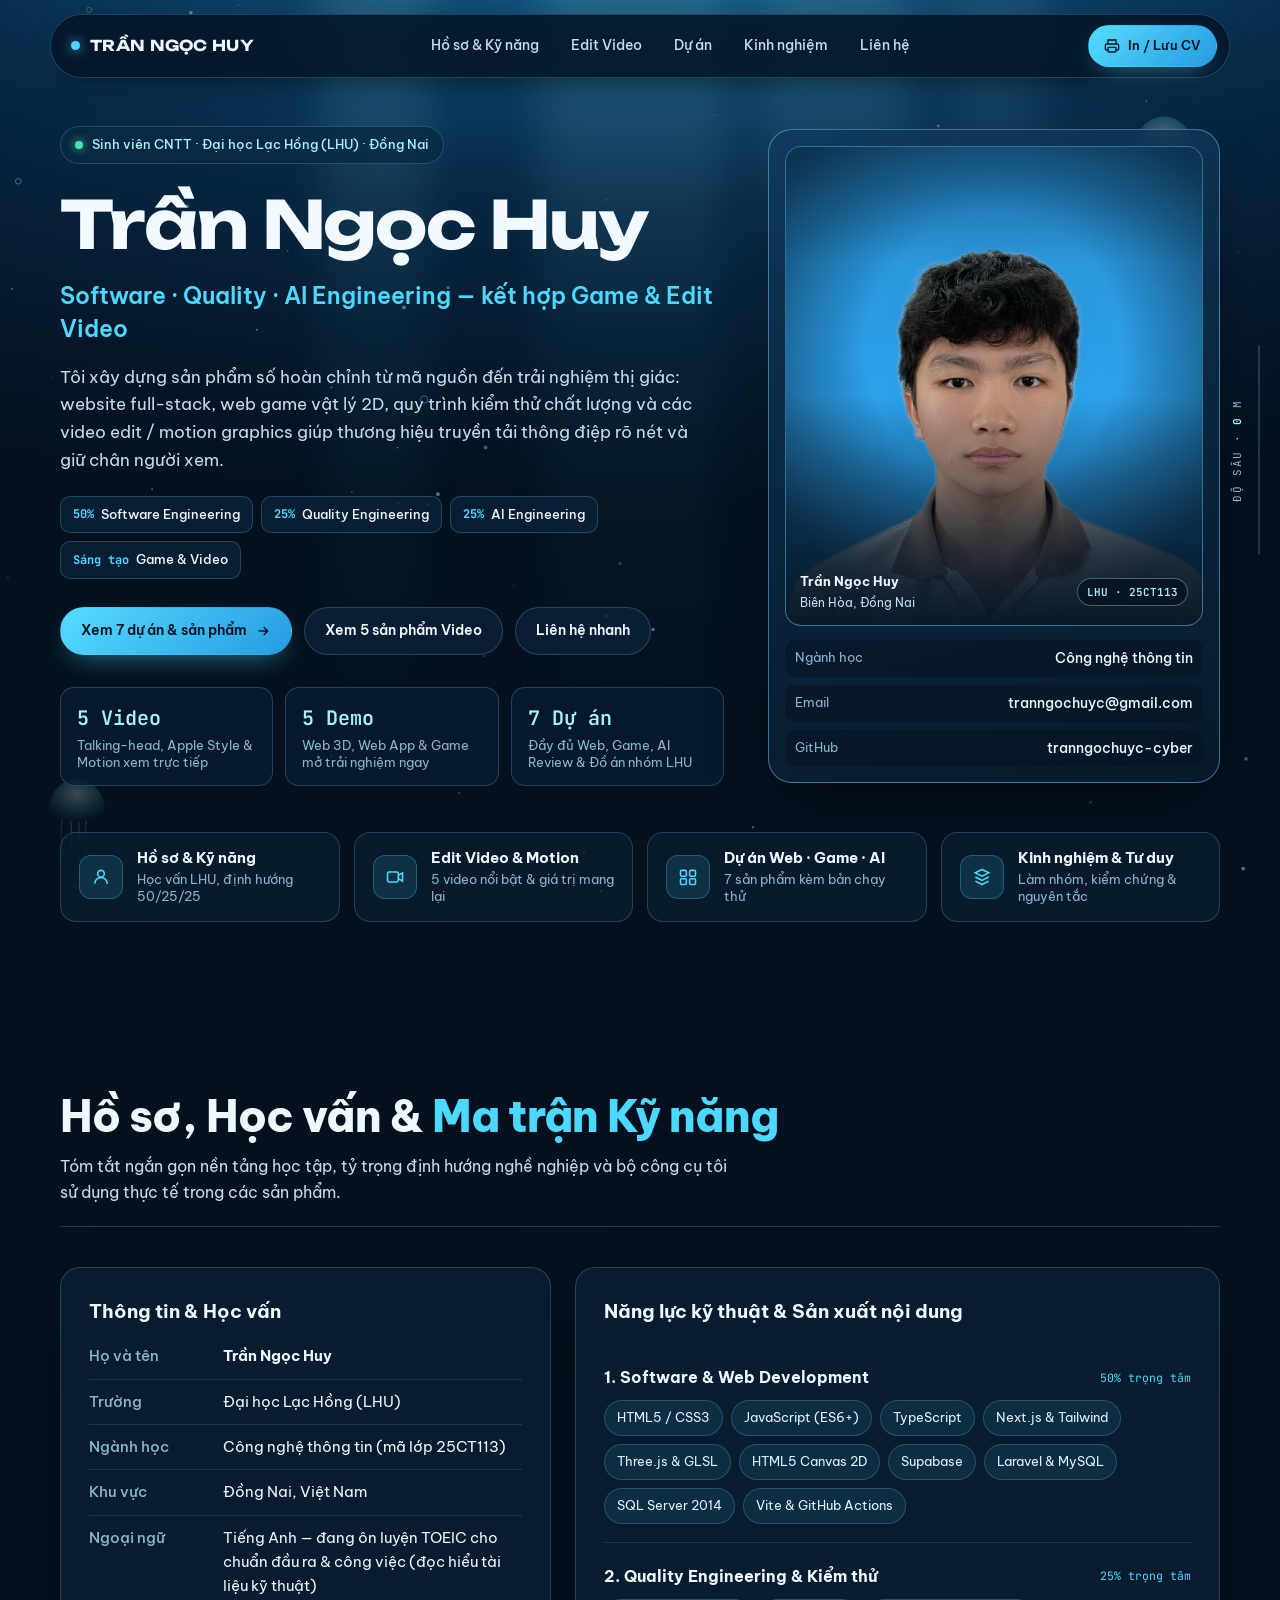
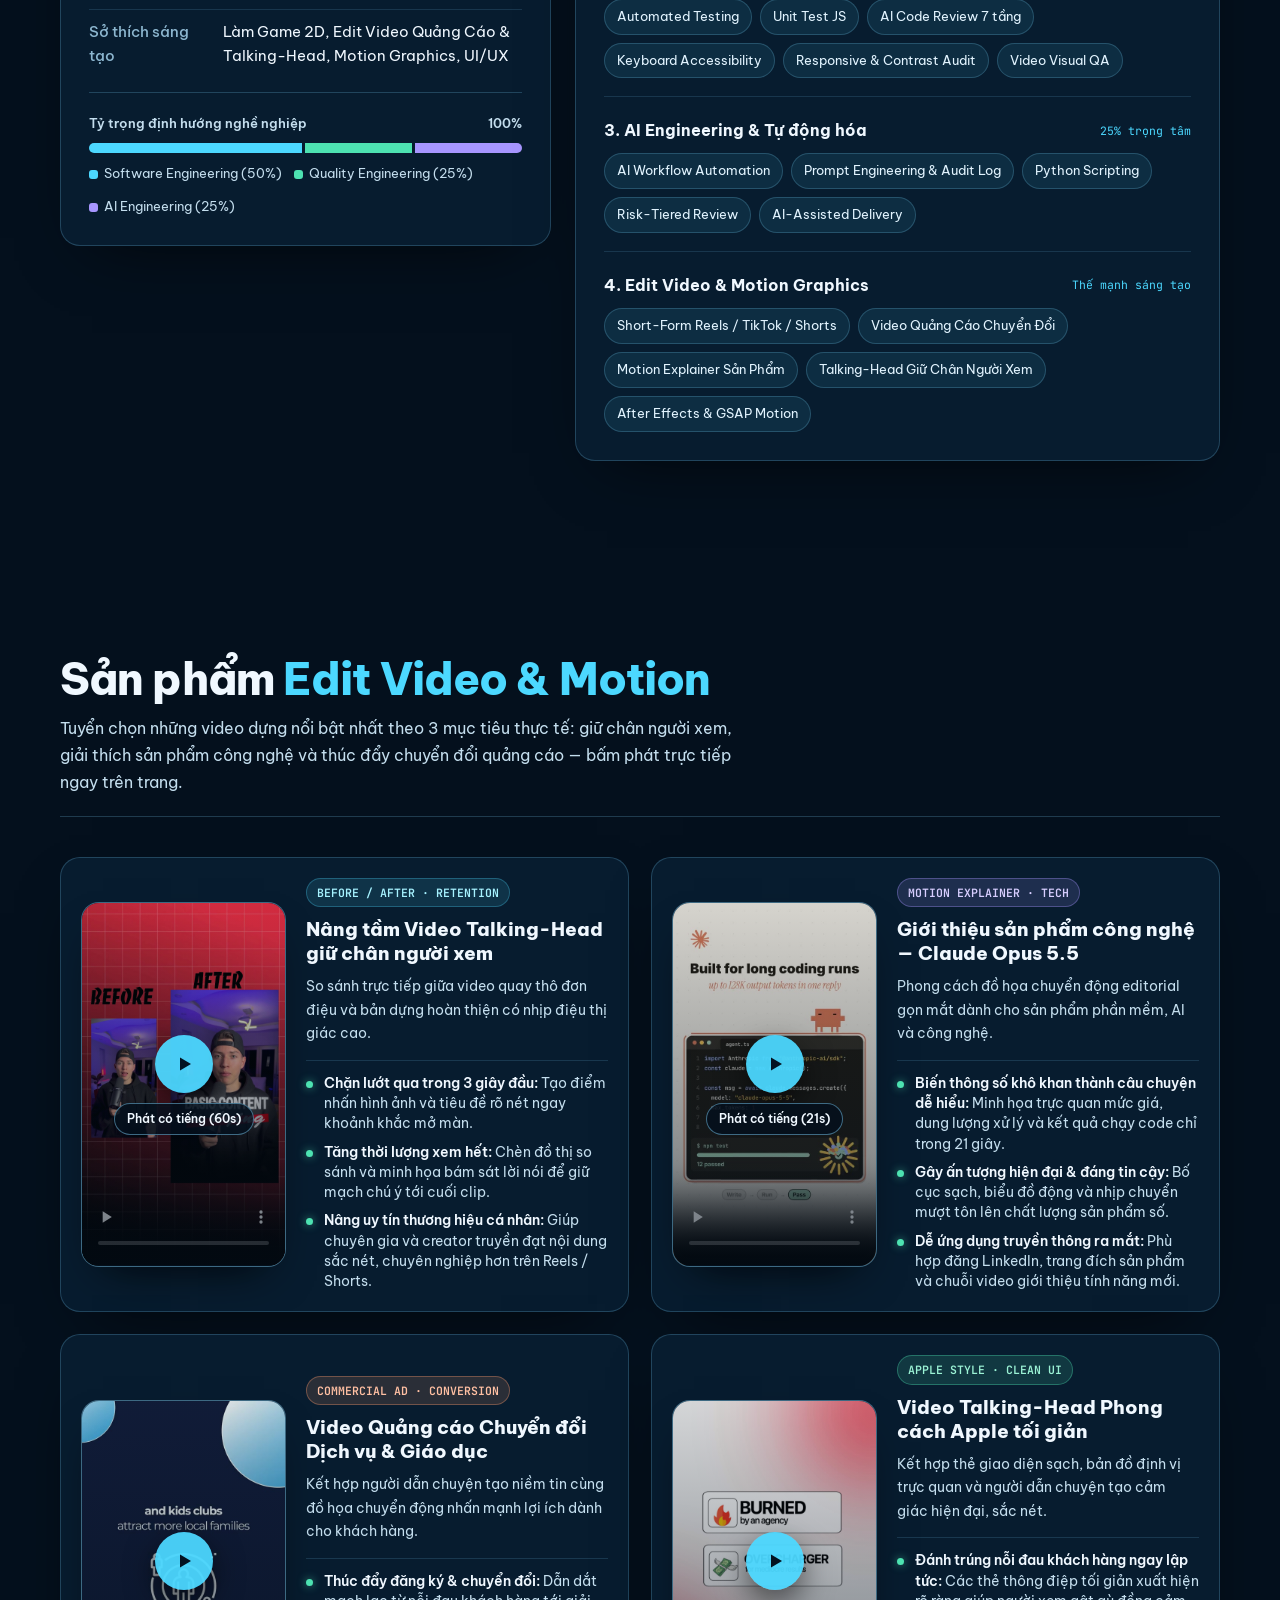
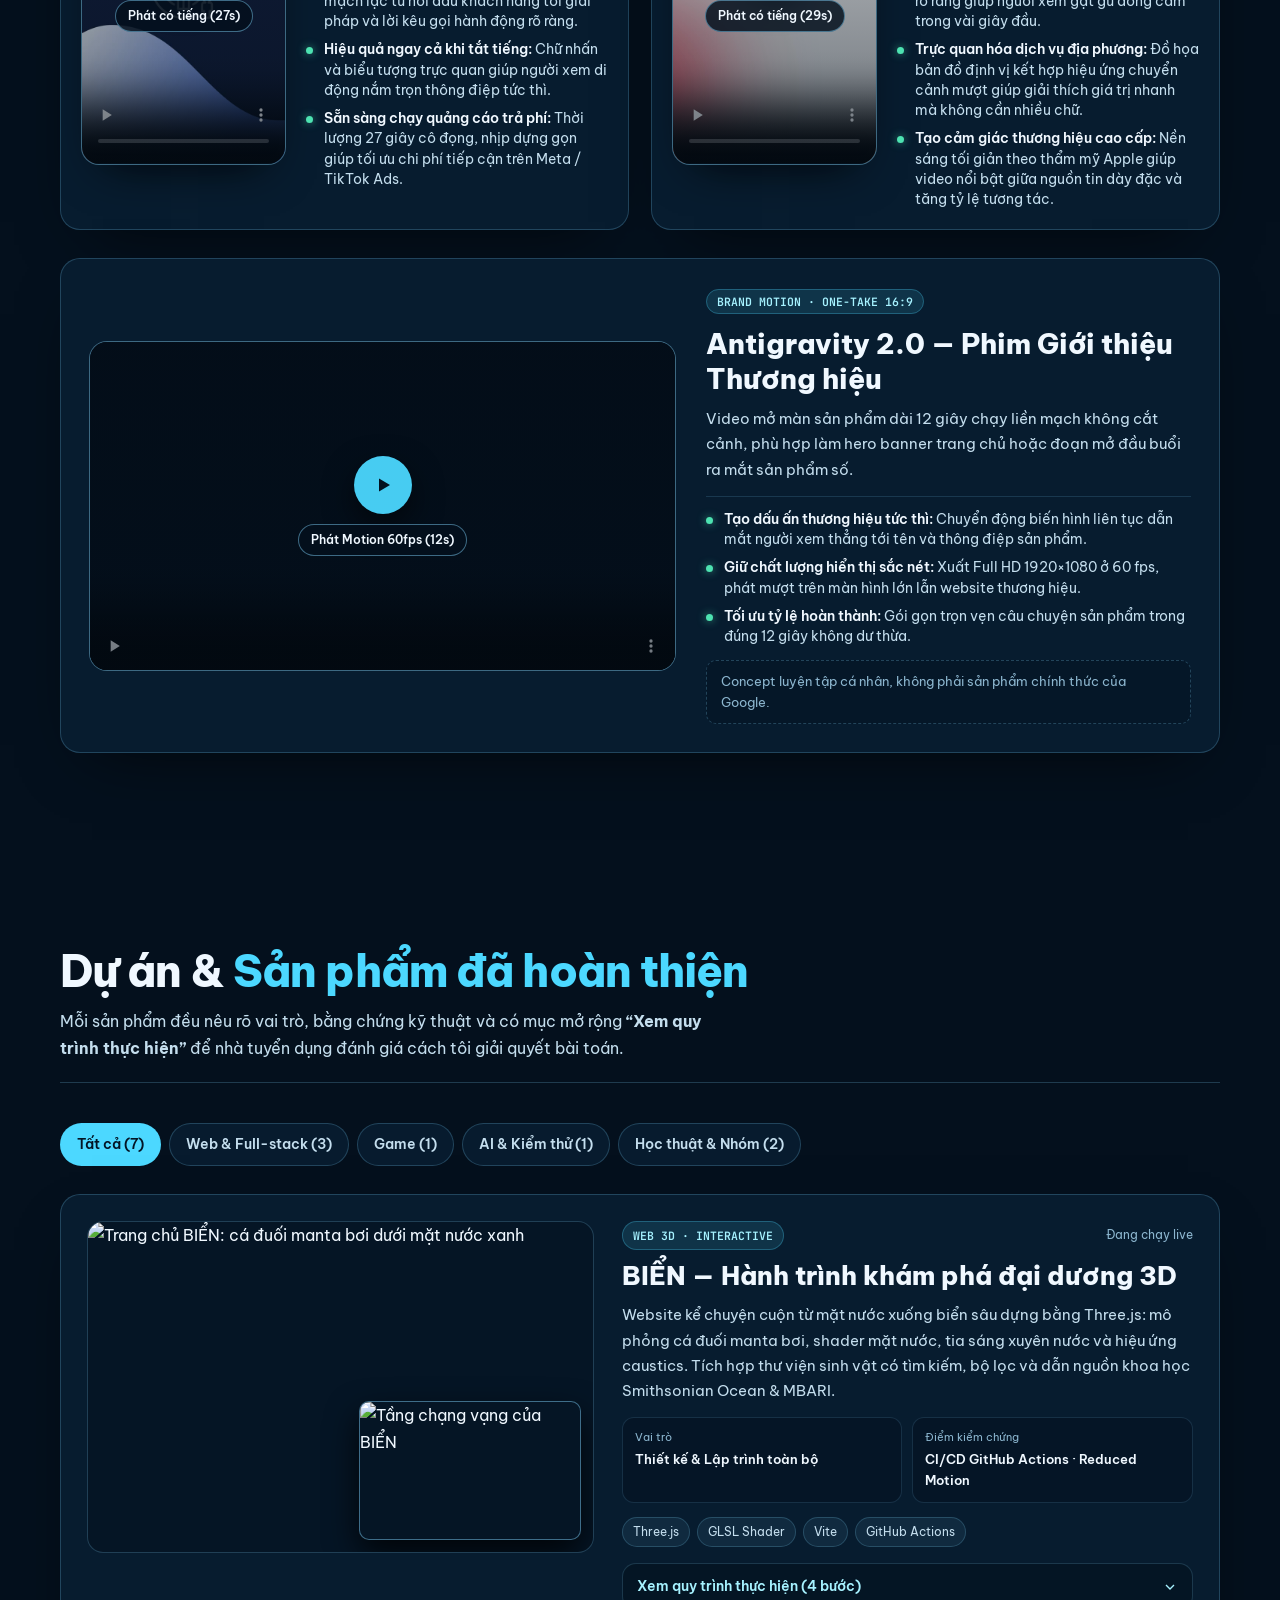
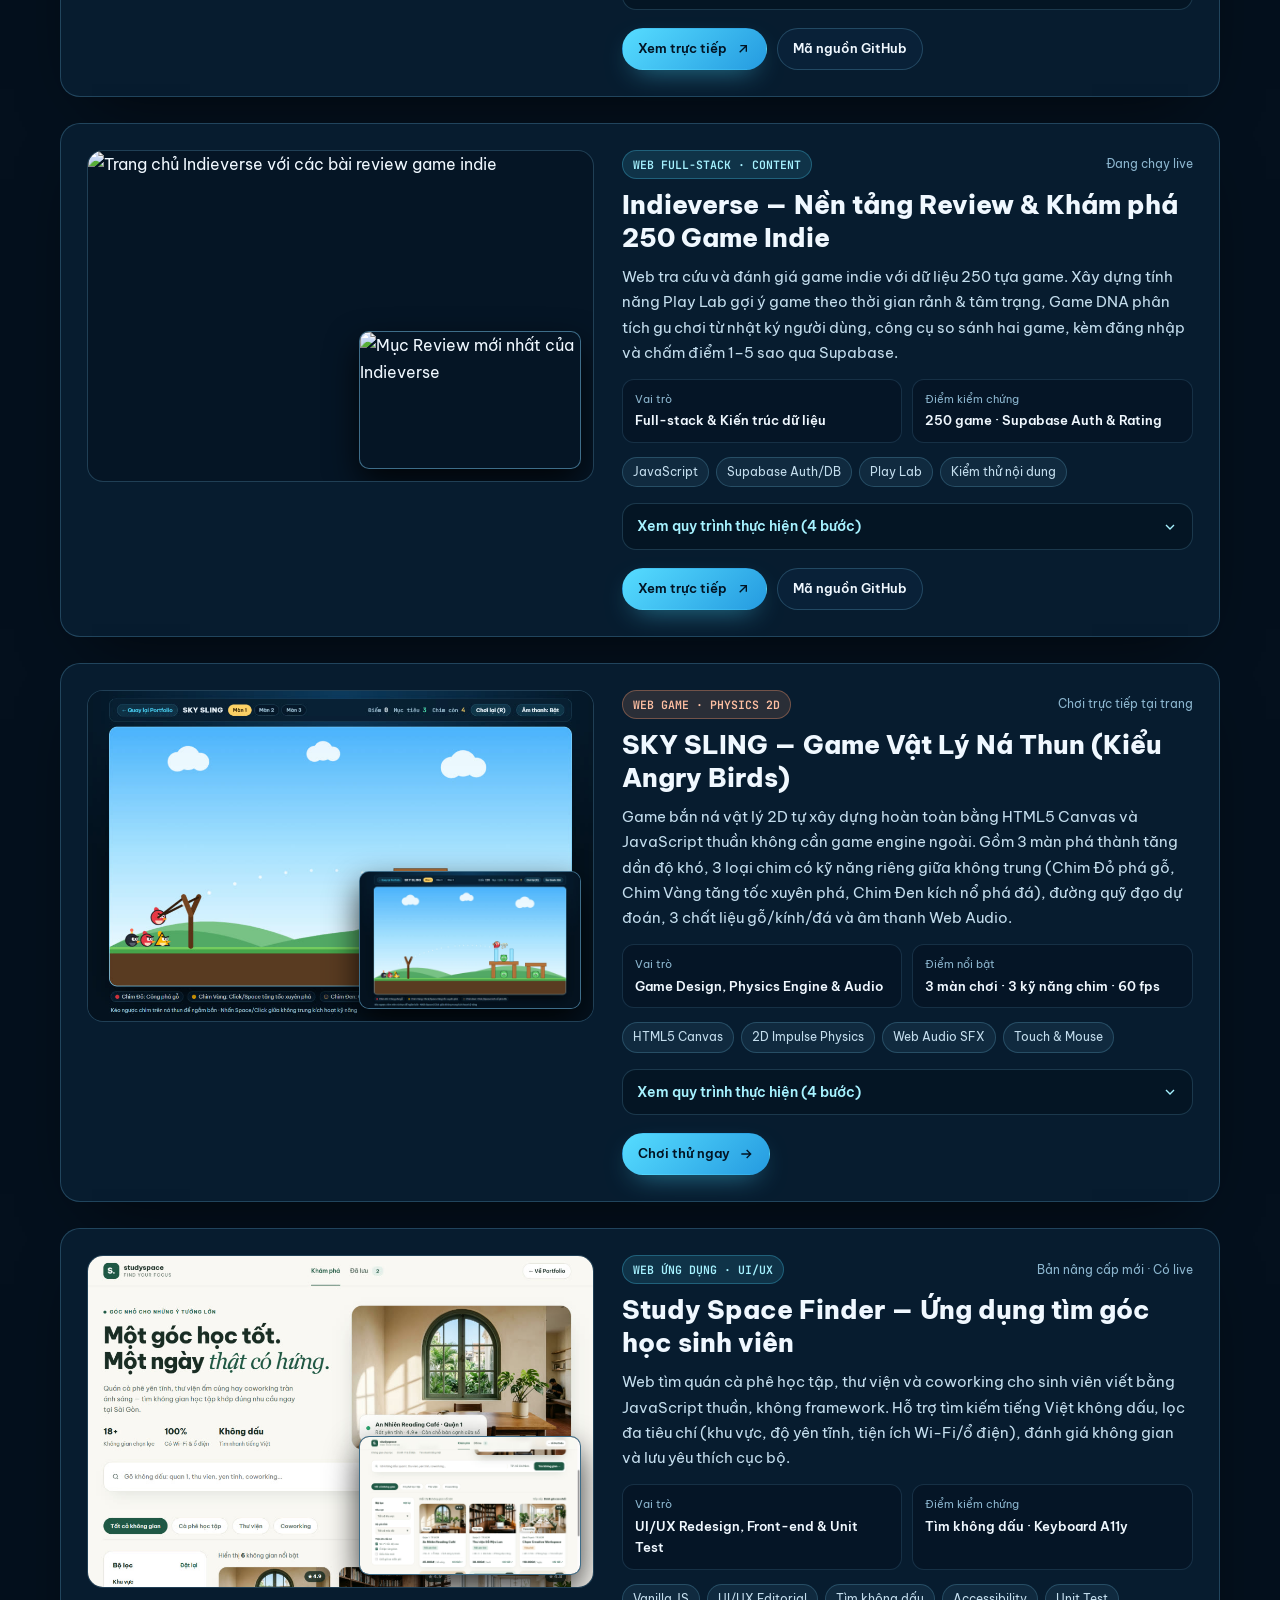
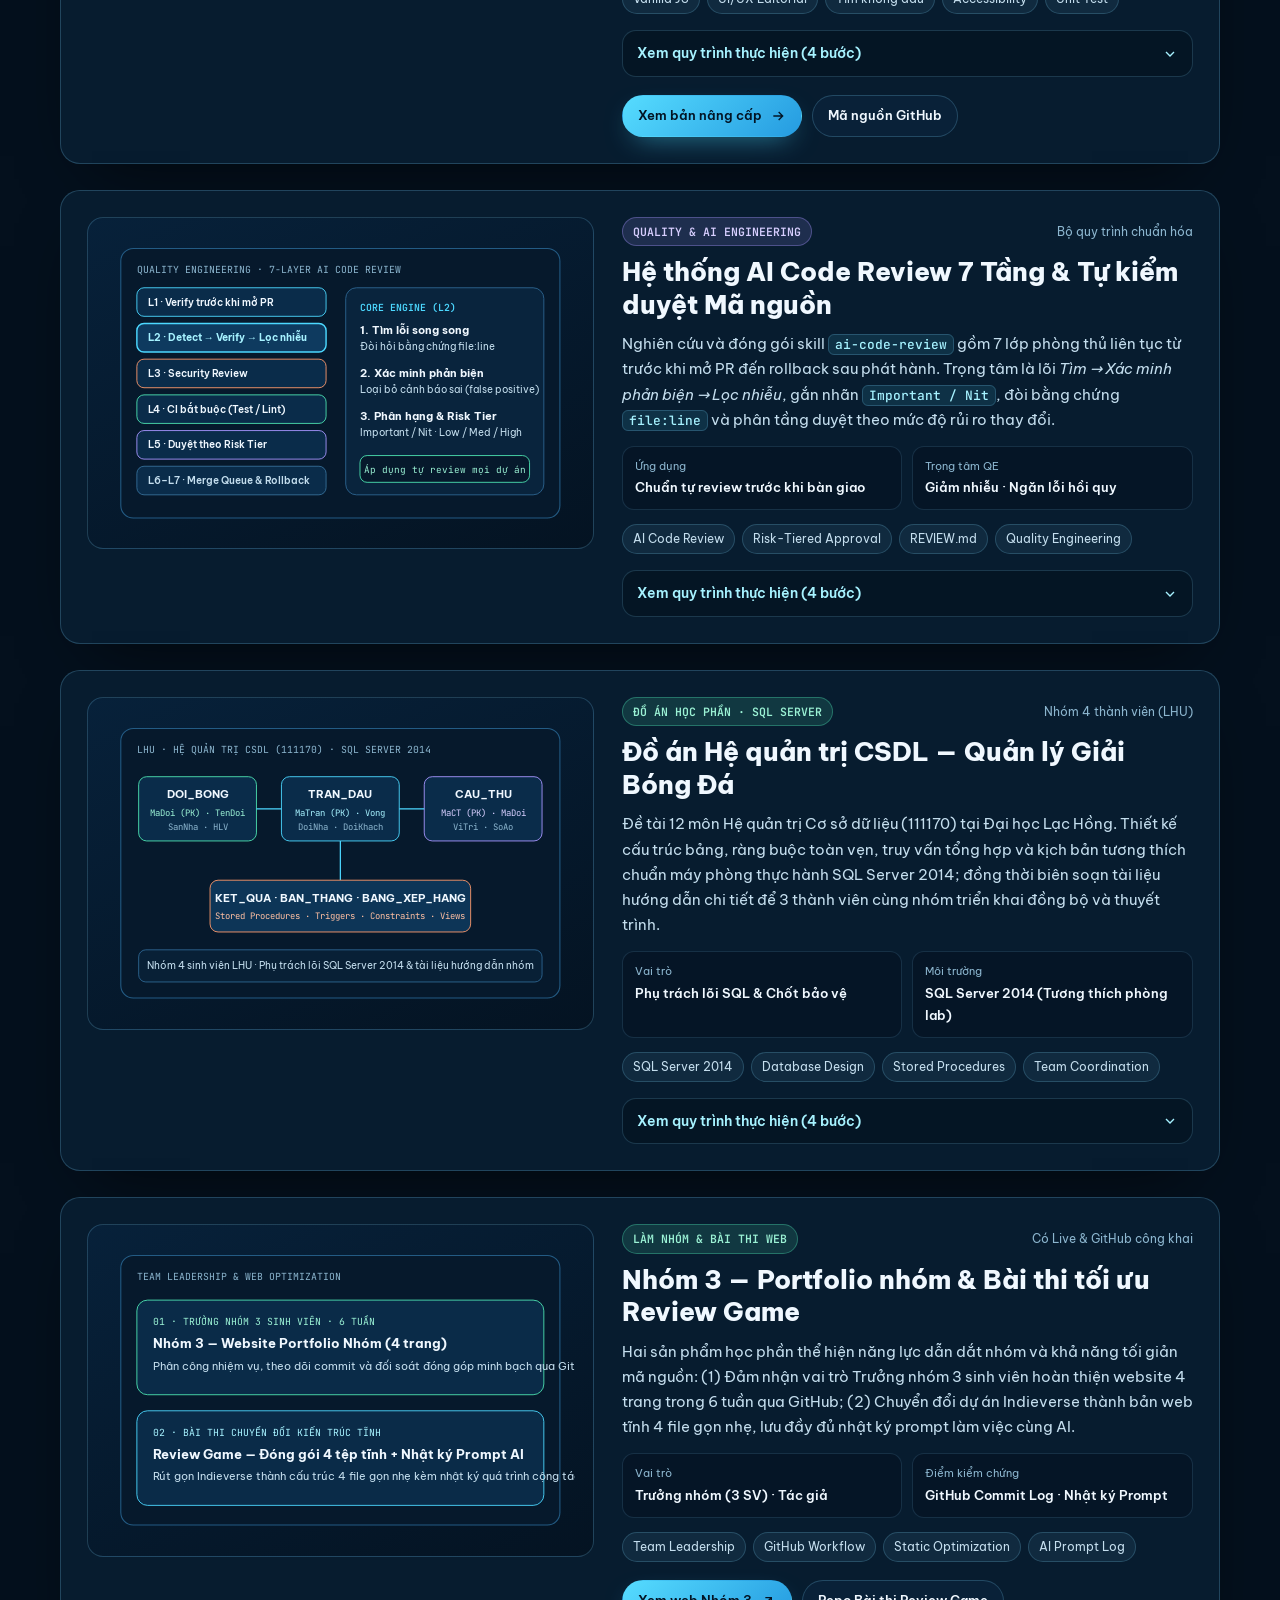
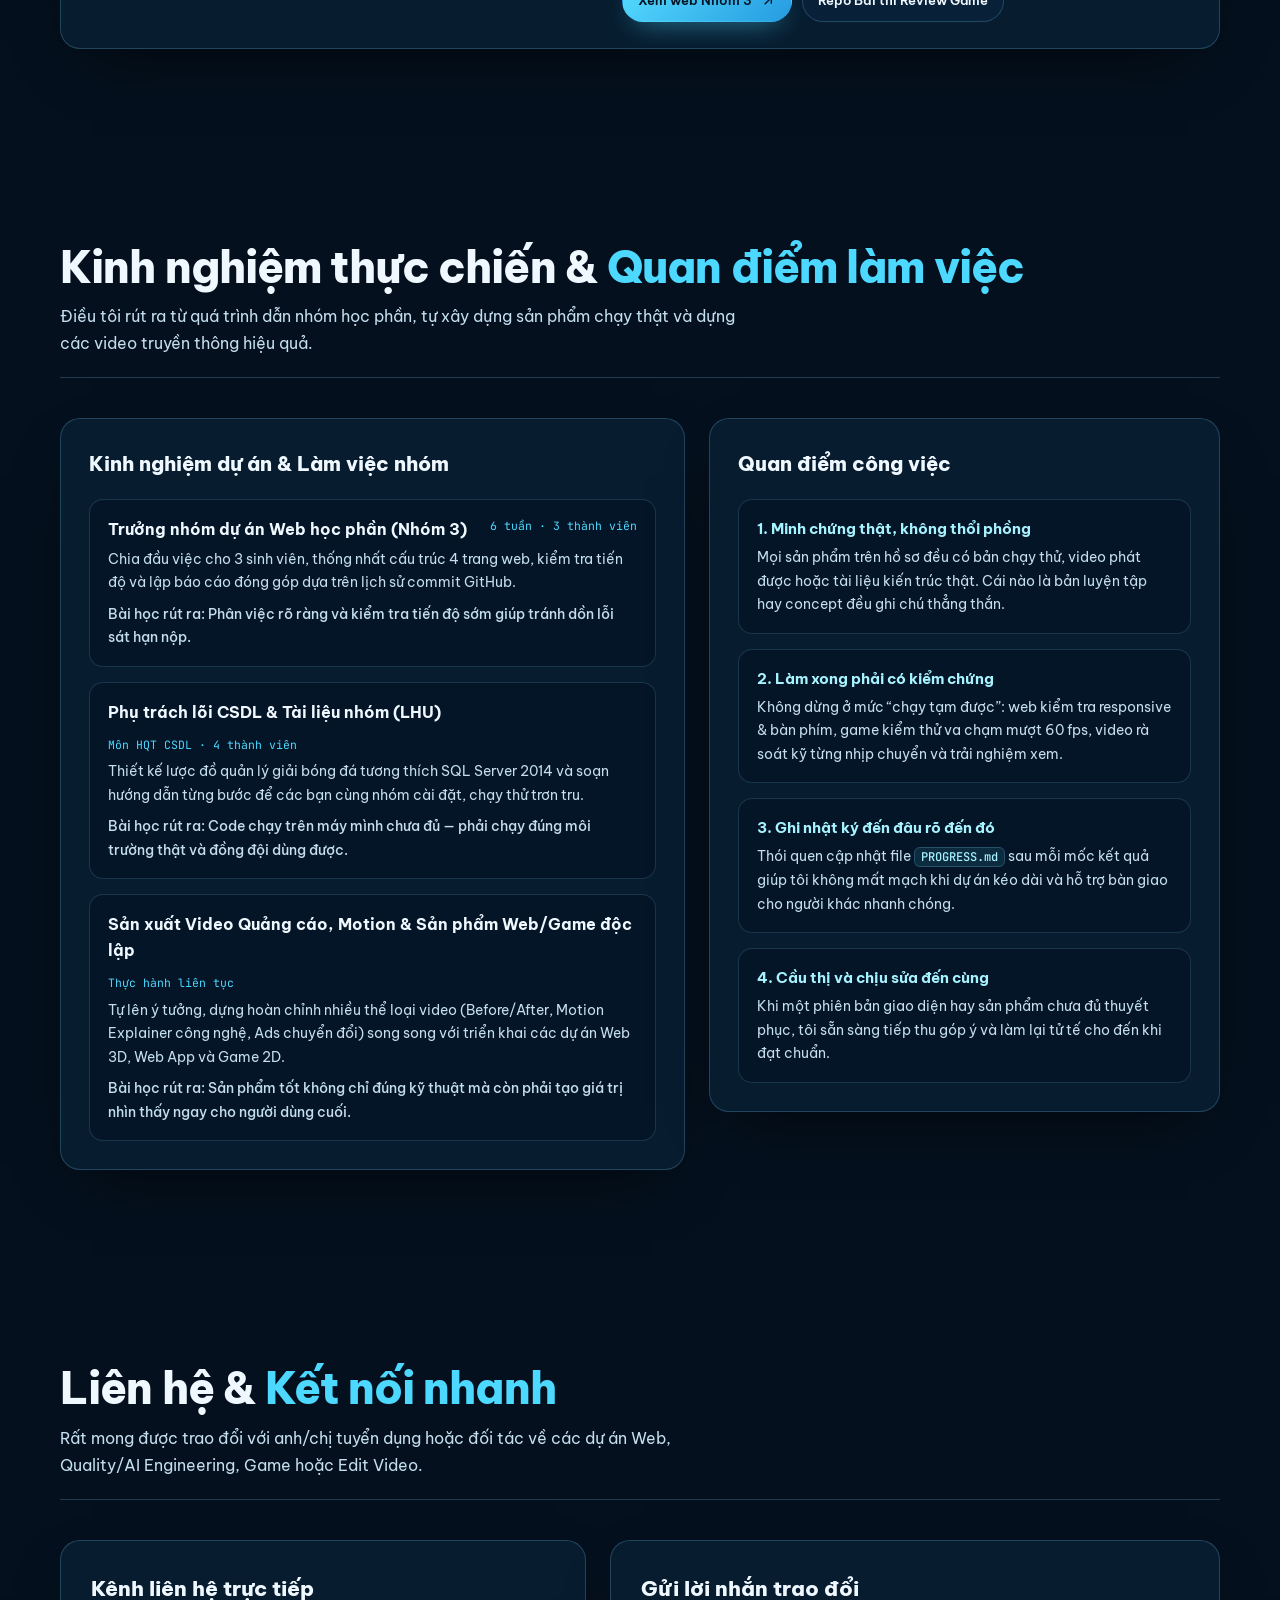
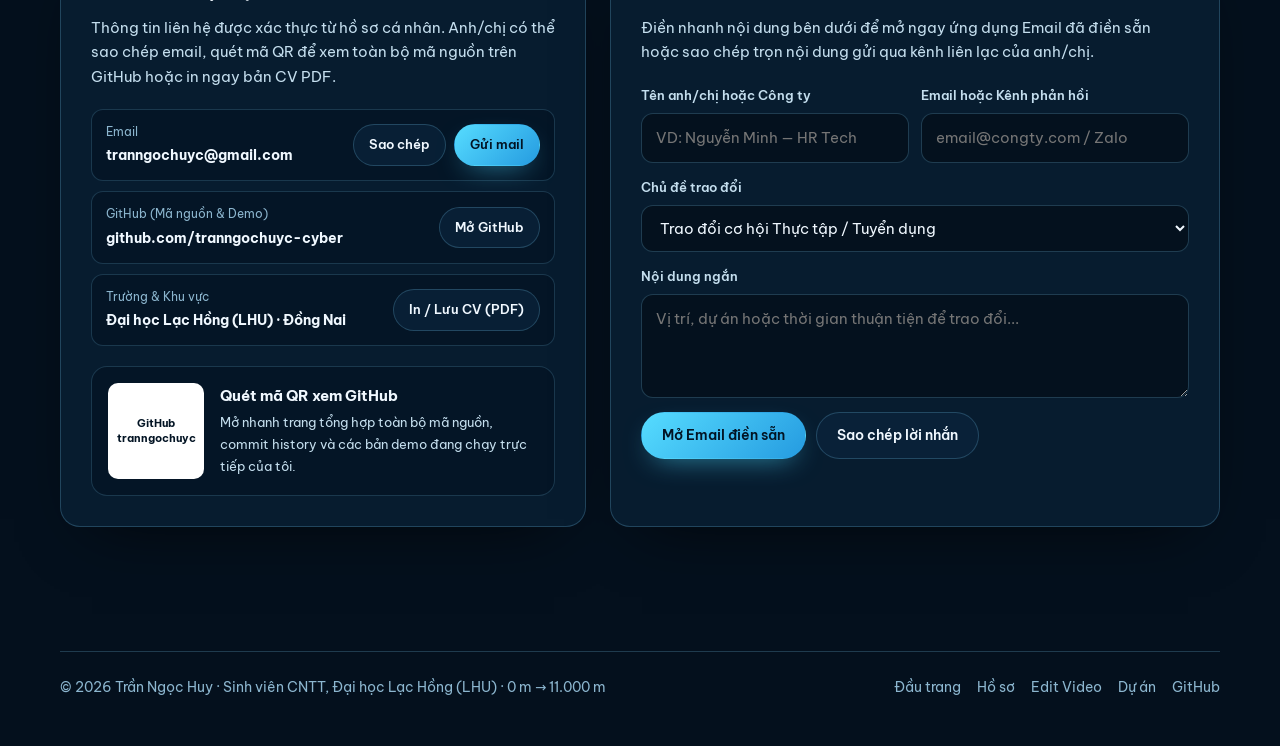
==== commit ad0f8796: "style: soften text selection highlight and remove section depth pills" ====
--- a/index.html
+++ b/index.html
@@ -50,7 +50,7 @@
   img,video,svg{max-width:100%;display:block}
   a{color:inherit;text-decoration:none}
   button{font:inherit;color:inherit;cursor:pointer;background:none;border:0}
-  ::selection{background:var(--cyan);color:#02101d}
+  ::selection{background:rgba(56,162,216,.34);color:#f2faff}
   :focus-visible{outline:2px solid var(--cyan);outline-offset:3px;border-radius:6px}
   ::-webkit-scrollbar{width:10px}
   ::-webkit-scrollbar-track{background:#04111e}
@@ -180,12 +180,6 @@
   }
   .sec-head h2 span{color:var(--cyan)}
   .sec-sub{color:var(--ink-2);font-size:16px;max-width:62ch;margin-top:10px}
-  .depth-pill{
-    font-family:var(--mono);font-size:12px;font-weight:500;color:var(--glow);
-    padding:6px 12px;border-radius:999px;
-    background:rgba(76,216,255,.1);border:1px solid rgba(76,216,255,.28);
-    font-variant-numeric:tabular-nums;white-space:nowrap;
-  }
 
   /* ---------- Reveal an toàn ---------- */
   .reveal{opacity:1;transform:none}
@@ -806,7 +800,6 @@
         <h2>Hồ sơ, Học vấn &amp; <span>Ma trận Kỹ năng</span></h2>
         <p class="sec-sub">Tóm tắt ngắn gọn nền tảng học tập, tỷ trọng định hướng nghề nghiệp và bộ công cụ tôi sử dụng thực tế trong các sản phẩm.</p>
       </div>
-      <span class="depth-pill">600 m · Vùng ánh sáng</span>
     </div>
 
     <div class="profile-grid">
@@ -914,7 +907,6 @@
         <h2>Sản phẩm <span>Edit Video &amp; Motion</span></h2>
         <p class="sec-sub">Tuyển chọn những video dựng nổi bật nhất theo 3 mục tiêu thực tế: giữ chân người xem, giải thích sản phẩm công nghệ và thúc đẩy chuyển đổi quảng cáo — bấm phát trực tiếp ngay trên trang.</p>
       </div>
-      <span class="depth-pill">2.500 m · Vùng chạng vạng</span>
     </div>
 
     <div class="video-showcase">
@@ -1040,7 +1032,6 @@
         <h2>Dự án &amp; <span>Sản phẩm đã hoàn thiện</span></h2>
         <p class="sec-sub">Mỗi sản phẩm đều nêu rõ vai trò, bằng chứng kỹ thuật và có mục mở rộng <strong>“Xem quy trình thực hiện”</strong> để nhà tuyển dụng đánh giá cách tôi giải quyết bài toán.</p>
       </div>
-      <span class="depth-pill">5.500 m · Vùng vực thẳm</span>
     </div>
 
     <div class="filter-bar" role="toolbar" aria-label="Lọc dự án theo lĩnh vực">
@@ -1354,7 +1345,6 @@
         <h2>Kinh nghiệm thực chiến &amp; <span>Quan điểm làm việc</span></h2>
         <p class="sec-sub">Điều tôi rút ra từ quá trình dẫn nhóm học phần, tự xây dựng sản phẩm chạy thật và dựng các video truyền thông hiệu quả.</p>
       </div>
-      <span class="depth-pill">8.500 m · Vùng tăm tối</span>
     </div>
 
     <div class="exp-grid">
@@ -1423,7 +1413,6 @@
         <h2>Liên hệ &amp; <span>Kết nối nhanh</span></h2>
         <p class="sec-sub">Rất mong được trao đổi với anh/chị tuyển dụng hoặc đối tác về các dự án Web, Quality/AI Engineering, Game hoặc Edit Video.</p>
       </div>
-      <span class="depth-pill">11.000 m · Rãnh sâu nhất</span>
     </div>
 
     <div class="contact-grid">
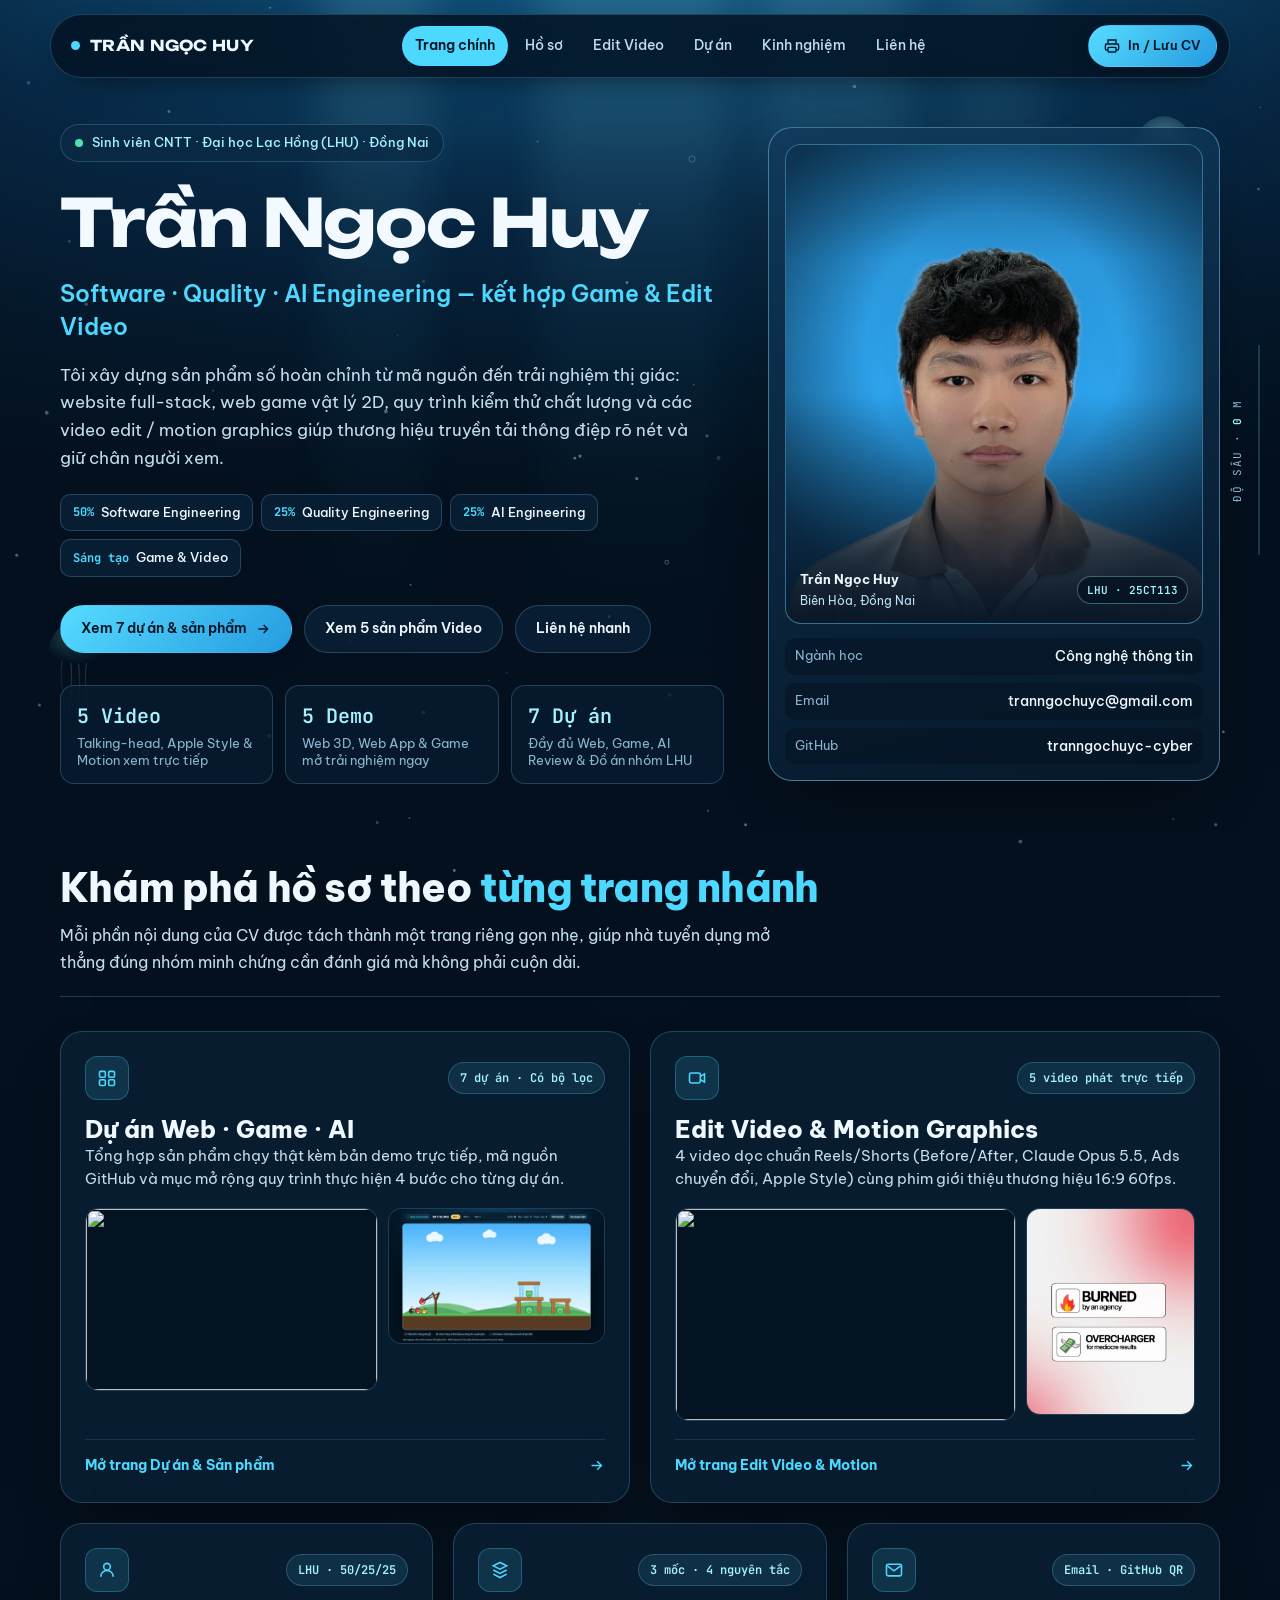
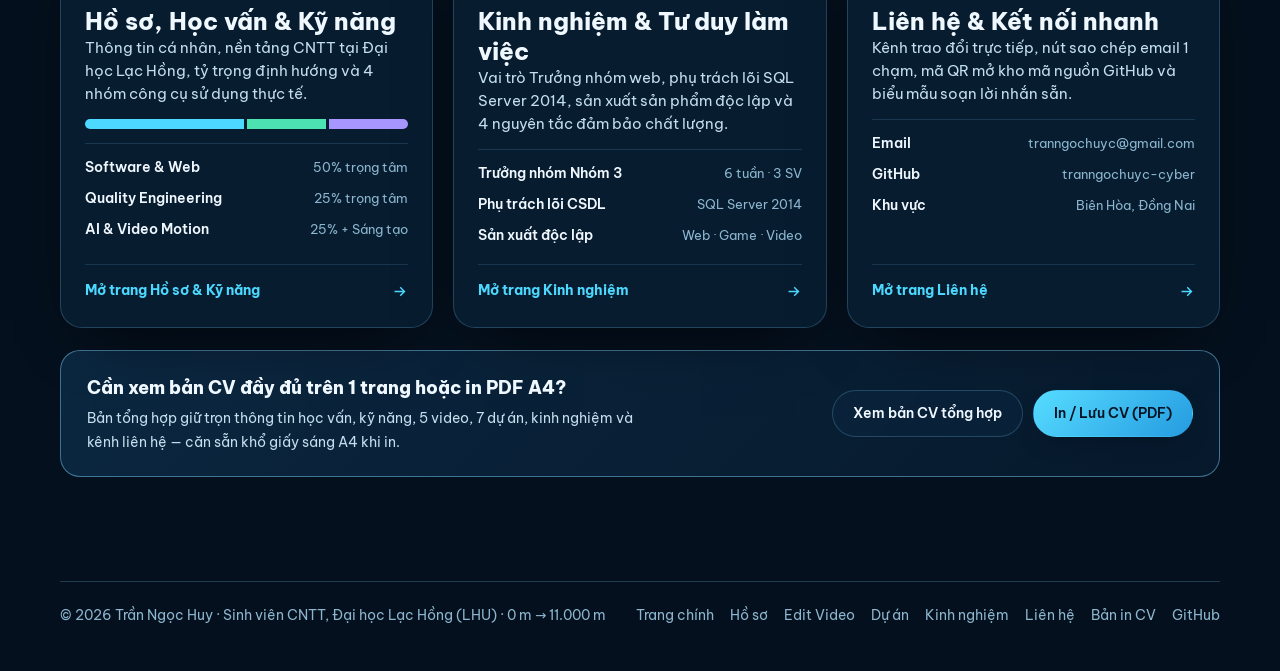
==== commit bc1fd917: "feat: split portfolio CV sections into multi-page sub-pages with printable CV" ====
--- a/index.html
+++ b/index.html
@@ -3,631 +3,14 @@
 <head>
 <meta charset="UTF-8" />
 <meta name="viewport" content="width=device-width, initial-scale=1" />
-<title>Trần Ngọc Huy — Portfolio | Software · Quality · AI & Video</title>
+<title>Trần Ngọc Huy — Portfolio | Software · Quality · AI &amp; Video</title>
 <meta name="description" content="Hồ sơ năng lực Trần Ngọc Huy — Sinh viên CNTT Đại học Lạc Hồng (LHU). Chuyên sâu Software Engineering, Quality Engineering, AI Engineering, Game và Edit Video / Motion Graphics." />
 <link rel="preconnect" href="https://fonts.googleapis.com" />
 <link rel="preconnect" href="https://fonts.gstatic.com" crossorigin />
 <link href="https://fonts.googleapis.com/css2?family=Be+Vietnam+Pro:wght@400;500;600;700;800&family=JetBrains+Mono:wght@400;500;600&family=Unbounded:wght@600;700&display=swap" rel="stylesheet" />
-<style>
-  :root{
-    --abyss:#04101d;
-    --deep:#071b2e;
-    --trench:#0a253d;
-    --sea:#0f3e61;
-    --surface:rgba(9,31,52,.84);
-    --surface-hi:rgba(13,44,72,.92);
-    --nav-bg:rgba(5,20,36,.88);
-    --cyan:#4cd8ff;
-    --glow:#a6f2ff;
-    --violet:#a796ff;
-    --coral:#ff9a6c;
-    --emerald:#4de2b1;
-    --ink:#f0f8ff;
-    --ink-2:#c4deee;
-    --mute:#8cb6cf;
-    --line:rgba(130,214,255,.22);
-    --line-hi:rgba(130,214,255,.46);
-    --display:"Unbounded","Be Vietnam Pro",system-ui,sans-serif;
-    --heading:"Be Vietnam Pro",system-ui,sans-serif;
-    --body:"Be Vietnam Pro",system-ui,sans-serif;
-    --mono:"JetBrains Mono",ui-monospace,SFMono-Regular,Menlo,monospace;
-    --r:20px;
-    --ease:cubic-bezier(.16,1,.3,1);
-    --shadow:0 24px 64px -32px rgba(0,0,0,.78);
-  }
-
-  *{box-sizing:border-box;margin:0;padding:0}
-  html{scroll-behavior:smooth;scroll-padding-top:92px;overflow-x:clip}
-  body{
-    font-family:var(--body);
-    color:var(--ink);
-    background:var(--abyss);
-    overflow-x:clip;
-    line-height:1.68;
-    -webkit-font-smoothing:antialiased;
-    text-rendering:optimizeLegibility;
-  }
-  img,video,svg{max-width:100%;display:block}
-  a{color:inherit;text-decoration:none}
-  button{font:inherit;color:inherit;cursor:pointer;background:none;border:0}
-  ::selection{background:rgba(56,162,216,.34);color:#f2faff}
-  :focus-visible{outline:2px solid var(--cyan);outline-offset:3px;border-radius:6px}
-  ::-webkit-scrollbar{width:10px}
-  ::-webkit-scrollbar-track{background:#04111e}
-  ::-webkit-scrollbar-thumb{background:#164163;border-radius:999px;border:2px solid #04111e}
-  ::-webkit-scrollbar-thumb:hover{background:#246391}
-
-  .skip-link{
-    position:fixed;left:16px;top:-80px;z-index:200;
-    padding:10px 18px;border-radius:999px;
-    background:var(--cyan);color:#031220;font-weight:700;font-size:14px;
-    transition:top .2s var(--ease);
-  }
-  .skip-link:focus{top:16px}
-
-  /* ---------- Nền đại dương sâu ---------- */
-  .ocean{
-    position:fixed;inset:0;z-index:-3;pointer-events:none;
-    background:
-      radial-gradient(125% 68% at 50% -12%, #186e9c 0%, #0d466d 24%, #072642 52%, #05182b 78%, #04101d 100%);
-  }
-  .abyss-veil{
-    position:fixed;inset:0;z-index:-2;pointer-events:none;
-    background:linear-gradient(180deg, rgba(4,16,29,.22) 0%, rgba(3,11,21,.9) 100%);
-    opacity:0;
-    will-change:opacity;
-  }
-  #snow{position:fixed;inset:0;z-index:-1;pointer-events:none}
-
-  /* ---------- Điều hướng cố định ---------- */
-  .site-nav{
-    position:fixed;top:14px;left:50%;transform:translateX(-50%);z-index:80;
-    width:min(1180px,calc(100% - 28px));
-    display:flex;align-items:center;justify-content:space-between;gap:14px;
-    padding:10px 12px 10px 20px;border-radius:999px;
-    background:var(--nav-bg);
-    border:1px solid var(--line);
-    backdrop-filter:blur(18px) saturate(140%);
-    -webkit-backdrop-filter:blur(18px) saturate(140%);
-    box-shadow:0 12px 34px -18px rgba(0,0,0,.85);
-  }
-  .brand{
-    font-family:var(--display);font-weight:700;font-size:15px;letter-spacing:.02em;
-    display:inline-flex;align-items:center;gap:10px;white-space:nowrap;
-  }
-  .brand-dot{
-    width:9px;height:9px;border-radius:50%;background:var(--cyan);
-    box-shadow:0 0 12px rgba(76,216,255,.85);flex-shrink:0;
-  }
-  .nav-links{display:flex;align-items:center;gap:6px}
-  .nav-links a{
-    padding:8px 13px;border-radius:999px;font-size:14px;font-weight:500;
-    color:var(--ink-2);transition:color .2s,background .2s;white-space:nowrap;
-  }
-  .nav-links a:hover{color:var(--ink);background:rgba(76,216,255,.1)}
-  .nav-links a.active{color:#031322;background:var(--cyan);font-weight:600}
-  .nav-actions{display:flex;align-items:center;gap:8px}
-  .menu-toggle{
-    display:none;width:42px;height:42px;border-radius:999px;
-    border:1px solid var(--line);background:rgba(13,44,72,.7);
-    align-items:center;justify-content:center;
-  }
-  .mobile-drawer{
-    position:fixed;inset:76px 14px auto 14px;z-index:79;
-    padding:14px;border-radius:20px;
-    background:rgba(5,20,36,.96);border:1px solid var(--line-hi);
-    backdrop-filter:blur(20px);box-shadow:var(--shadow);
-    display:none;flex-direction:column;gap:6px;
-  }
-  .mobile-drawer.open{display:flex}
-  .mobile-drawer a,.mobile-drawer button{
-    display:flex;align-items:center;justify-content:space-between;
-    padding:12px 16px;border-radius:12px;font-size:15px;font-weight:500;color:var(--ink);
-    background:rgba(13,44,72,.35);
-  }
-  .mobile-drawer a:hover,.mobile-drawer a.active{background:rgba(76,216,255,.18);color:var(--glow)}
-
-  /* ---------- Nút bấm ---------- */
-  .btn{
-    white-space:nowrap;display:inline-flex;align-items:center;justify-content:center;gap:8px;
-    font-weight:600;font-size:14px;padding:11px 20px;border-radius:999px;
-    border:1px solid var(--line);color:var(--ink);background:rgba(11,38,62,.65);
-    transition:transform .24s var(--ease),border-color .24s,background .24s,box-shadow .24s;
-  }
-  .btn svg{width:16px;height:16px;flex-shrink:0;transition:transform .24s var(--ease)}
-  .btn:hover{transform:translateY(-2px);border-color:var(--line-hi);background:rgba(17,56,90,.85)}
-  .btn:hover svg.arr{transform:translateX(3px)}
-  .btn-primary{
-    background:linear-gradient(135deg,#56dcff,#259be0);color:#021424;border-color:transparent;
-    box-shadow:0 10px 28px -12px rgba(76,216,255,.65);
-  }
-  .btn-primary:hover{
-    background:linear-gradient(135deg,#76e4ff,#31a9ec);color:#021424;
-    box-shadow:0 14px 34px -10px rgba(76,216,255,.8);
-  }
-  .btn-sm{padding:9px 15px;font-size:13px}
-
-  /* ---------- Đồng hồ độ sâu ---------- */
-  .depth{
-    position:fixed;right:20px;top:50%;transform:translateY(-50%);z-index:40;
-    display:flex;align-items:center;gap:12px;
-    font-family:var(--mono);font-size:11px;color:var(--mute);
-    font-variant-numeric:tabular-nums;
-  }
-  .depth-track{position:relative;width:2px;height:210px;background:rgba(130,214,255,.2);border-radius:2px}
-  .depth-fill{position:absolute;left:0;top:0;width:100%;height:0;background:linear-gradient(var(--glow),var(--cyan));border-radius:2px}
-  .depth-read{writing-mode:vertical-rl;transform:rotate(180deg);letter-spacing:.14em;text-transform:uppercase}
-  .depth-read b{color:var(--glow);font-weight:600}
-
-  /* ---------- Bố cục chung ---------- */
-  main{position:relative}
-  section{position:relative;padding:96px 24px}
-  .wrap{max-width:1160px;margin:0 auto;position:relative}
-  .card{
-    background:var(--surface);
-    border:1px solid var(--line);
-    border-radius:var(--r);
-    box-shadow:var(--shadow);
-  }
-  .sec-head{
-    display:flex;align-items:flex-end;justify-content:space-between;gap:24px;flex-wrap:wrap;
-    margin-bottom:40px;padding-bottom:20px;border-bottom:1px solid var(--line);
-  }
-  .sec-head h2{
-    font-family:var(--heading);font-weight:800;
-    font-size:clamp(28px,3.8vw,44px);line-height:1.2;letter-spacing:-.02em;
-    color:var(--ink);text-wrap:balance;
-  }
-  .sec-head h2 span{color:var(--cyan)}
-  .sec-sub{color:var(--ink-2);font-size:16px;max-width:62ch;margin-top:10px}
-
-  /* ---------- Reveal an toàn ---------- */
-  .reveal{opacity:1;transform:none}
-  .js-anim .reveal:not(.is-visible){opacity:.22;transform:translateY(16px)}
-  .js-anim .reveal{transition:opacity .48s var(--ease),transform .48s var(--ease)}
-  .js-anim .reveal.is-visible{opacity:1;transform:none}
-  @media (max-width:768px){
-    .js-anim .reveal:not(.is-visible){opacity:1;transform:none}
-  }
-  code.ic{
-    font-family:var(--mono);font-size:.86em;font-weight:500;
-    color:var(--glow);background:rgba(76,216,255,.11);
-    border:1px solid rgba(130,214,255,.22);border-radius:6px;
-    padding:1px 6px;white-space:nowrap;
-  }
-
-  /* ---------- HERO (0 m · Chỉ 1 ảnh chân dung đầu trang) ---------- */
-  .hero{position:relative;padding:126px 24px 72px;overflow:hidden}
-  .rays{position:absolute;inset:0;pointer-events:none;opacity:.42;overflow:hidden}
-  .ray{
-    position:absolute;top:-15%;left:50%;width:150px;height:125%;transform-origin:top center;
-    background:linear-gradient(180deg,rgba(166,242,255,.42),rgba(76,216,255,.12) 40%,transparent 78%);
-    filter:blur(22px);animation:sway 11s ease-in-out infinite;
-  }
-  .ray:nth-child(1){--a:-20deg;margin-left:-320px;width:110px}
-  .ray:nth-child(2){--a:-6deg;margin-left:-100px;width:190px;animation-duration:14s}
-  .ray:nth-child(3){--a:9deg;margin-left:120px;width:150px;animation-duration:9.5s}
-  .ray:nth-child(4){--a:22deg;margin-left:310px;width:95px;opacity:.65}
-  @keyframes sway{0%,100%{transform:rotate(var(--a)) scaleX(1)}50%{transform:rotate(calc(var(--a) + 3.5deg)) scaleX(1.16)}}
-
-  .jelly{position:absolute;pointer-events:none;opacity:.34;animation:drift 15s ease-in-out infinite}
-  .jelly.j1{width:130px;right:4%;top:110px}
-  .jelly.j2{width:78px;left:3%;bottom:80px;animation-duration:19s;opacity:.26}
-  @keyframes drift{0%,100%{transform:translate(0,0) rotate(-3deg)}50%{transform:translate(14px,-26px) rotate(4deg)}}
-
-  .hero-grid{
-    display:grid;grid-template-columns:minmax(0,1.25fr) minmax(290px,.85fr);
-    gap:44px;align-items:center;
-  }
-  .status-pill{
-    display:inline-flex;align-items:center;gap:9px;
-    padding:7px 14px;border-radius:999px;font-size:13px;font-weight:500;
-    color:var(--glow);background:rgba(10,41,68,.78);border:1px solid var(--line);
-    margin-bottom:20px;
-  }
-  .status-pill i{width:8px;height:8px;border-radius:50%;background:var(--emerald);box-shadow:0 0 10px var(--emerald)}
-  .hero h1{
-    font-family:var(--display);font-weight:700;
-    font-size:clamp(38px,5.5vw,66px);
-    line-height:1.22;letter-spacing:-.025em;
-    color:#f3faff;
-  }
-  .hero-role{
-    margin-top:16px;font-family:var(--heading);font-weight:600;
-    font-size:clamp(18px,2.2vw,23px);line-height:1.4;color:var(--cyan);
-  }
-  .hero-lead{margin-top:18px;color:var(--ink-2);font-size:16.5px;max-width:58ch}
-  .focus-bar{display:flex;flex-wrap:wrap;gap:8px;margin-top:22px}
-  .focus-pill{
-    display:inline-flex;align-items:center;gap:7px;
-    padding:7px 12px;border-radius:10px;font-size:13px;font-weight:500;
-    background:rgba(9,33,56,.82);border:1px solid var(--line);color:var(--ink);
-  }
-  .focus-pill b{font-family:var(--mono);font-size:12px;color:var(--cyan)}
-  .hero-cta{display:flex;flex-wrap:wrap;gap:12px;margin-top:28px}
-
-  .hero-facts{
-    margin-top:32px;display:grid;grid-template-columns:repeat(3,minmax(0,1fr));gap:12px;
-  }
-  .fact-box{
-    padding:14px 16px;border-radius:14px;
-    background:rgba(8,29,49,.78);border:1px solid var(--line);
-  }
-  .fact-box strong{
-    display:block;font-family:var(--mono);font-size:20px;font-weight:600;
-    color:var(--glow);font-variant-numeric:tabular-nums;
-  }
-  .fact-box span{display:block;font-size:12.5px;color:var(--mute);margin-top:2px;line-height:1.35}
-
-  /* Khung chân dung duy nhất đầu trang */
-  .portrait-card{
-    padding:16px;border-radius:24px;
-    background:linear-gradient(165deg,rgba(16,58,92,.88),rgba(7,25,43,.94));
-    border:1px solid var(--line-hi);box-shadow:var(--shadow);
-  }
-  .portrait-frame{
-    position:relative;border-radius:16px;overflow:hidden;
-    aspect-ratio:4/4.6;background:#0c4570;
-    border:1px solid rgba(166,242,255,.26);
-  }
-  .portrait-frame img{
-    width:100%;height:100%;object-fit:cover;object-position:50% 16%;
-    filter:contrast(1.02) saturate(.88) brightness(.97);
-  }
-  .portrait-frame::after{
-    content:"";position:absolute;inset:0;pointer-events:none;
-    background:
-      linear-gradient(180deg,rgba(6,29,50,.48) 0%,rgba(6,29,50,.08) 24%,transparent 52%,rgba(4,18,34,.92) 100%),
-      radial-gradient(64% 58% at 50% 42%,transparent 48%,rgba(5,26,46,.68) 100%);
-  }
-  .portrait-caption{
-    position:absolute;left:14px;right:14px;bottom:12px;z-index:2;
-    display:flex;align-items:center;justify-content:space-between;gap:10px;
-    font-size:12.5px;color:#edf7ff;
-  }
-  .portrait-caption strong{font-weight:700;display:block}
-  .portrait-caption small{color:#bfe2f7;font-size:11.5px}
-  .lhu-tag{
-    font-family:var(--mono);font-size:11px;font-weight:600;
-    padding:4px 9px;border-radius:999px;
-    background:rgba(4,18,32,.78);border:1px solid rgba(166,242,255,.35);color:var(--glow);
-    white-space:nowrap;
-  }
-  .portrait-meta{margin-top:14px;display:grid;gap:8px;font-size:13.5px}
-  .portrait-meta div{
-    display:flex;justify-content:space-between;gap:12px;
-    padding:7px 10px;border-radius:10px;background:rgba(5,19,34,.55);
-  }
-  .portrait-meta dt{color:var(--mute);font-size:12.5px}
-  .portrait-meta dd{color:var(--ink);font-weight:500;text-align:right}
-
-  /* Thanh điều hướng nhanh 4 mục (ĐÃ FIX CĂN GIỮA ICON TUYỆT ĐỐI) */
-  .quick-nav{
-    margin-top:46px;display:grid;grid-template-columns:repeat(4,minmax(0,1fr));gap:14px;
-  }
-  .qnav-item{
-    padding:16px 18px;border-radius:16px;
-    background:rgba(8,29,49,.8);border:1px solid var(--line);
-    display:flex;align-items:center;gap:14px;
-    transition:transform .24s var(--ease),border-color .24s,background .24s;
-  }
-  .qnav-item:hover{transform:translateY(-3px);border-color:var(--cyan);background:rgba(12,42,69,.92)}
-  .qnav-ic{
-    width:44px;height:44px;border-radius:12px;flex-shrink:0;
-    display:flex;align-items:center;justify-content:center;
-    background:rgba(76,216,255,.12);border:1px solid rgba(76,216,255,.28);color:var(--cyan);
-  }
-  .qnav-ic svg{width:20px;height:20px;display:block;flex-shrink:0}
-  .qnav-text strong{display:block;font-size:14.5px;font-weight:700;color:var(--ink);line-height:1.3}
-  .qnav-text span{display:block;font-size:12.5px;color:var(--mute);margin-top:3px;line-height:1.35}
-
-  /* ---------- TẦNG 01: HỒ SƠ, HỌC VẤN & KỸ NĂNG ---------- */
-  .profile-grid{
-    display:grid;grid-template-columns:minmax(0,.95fr) minmax(0,1.25fr);gap:24px;align-items:start;
-  }
-  .bio-card,.skill-panel{padding:28px}
-  .bio-card h3,.skill-panel h3{font-size:19px;font-weight:700;margin-bottom:16px;color:var(--ink)}
-  .info-list{display:grid;gap:10px}
-  .info-row{
-    display:grid;grid-template-columns:122px 1fr;gap:12px;
-    padding-bottom:10px;border-bottom:1px solid rgba(130,214,255,.14);font-size:14.5px;
-  }
-  .info-row:last-child{border-bottom:0;padding-bottom:0}
-  .info-row dt{color:var(--mute);font-weight:500}
-  .info-row dd{color:var(--ink)}
-
-  .ratio-wrap{margin-top:24px;padding-top:20px;border-top:1px solid var(--line)}
-  .ratio-label{display:flex;justify-content:space-between;font-size:13px;color:var(--ink-2);margin-bottom:8px;font-weight:600}
-  .ratio-bar{display:flex;height:10px;border-radius:999px;overflow:hidden;gap:3px}
-  .ratio-bar span:nth-child(1){width:50%;background:var(--cyan)}
-  .ratio-bar span:nth-child(2){width:25%;background:var(--emerald)}
-  .ratio-bar span:nth-child(3){width:25%;background:var(--violet)}
-  .ratio-legend{display:flex;flex-wrap:wrap;gap:12px;margin-top:10px;font-size:12.5px;color:var(--ink-2)}
-  .ratio-legend i{display:inline-block;width:9px;height:9px;border-radius:3px;margin-right:6px;vertical-align:middle}
-
-  .skill-panel{display:grid;gap:20px}
-  .skill-group{padding-bottom:18px;border-bottom:1px solid rgba(130,214,255,.14)}
-  .skill-group:last-child{padding-bottom:0;border-bottom:0}
-  .skill-group-head{display:flex;align-items:center;justify-content:space-between;gap:10px;margin-bottom:10px;flex-wrap:wrap}
-  .skill-group-head strong{font-size:15.5px;color:var(--ink)}
-  .skill-group-head span{font-family:var(--mono);font-size:11.5px;color:var(--cyan)}
-  .chip-row{display:flex;flex-wrap:wrap;gap:8px}
-  .chip{
-    font-size:13px;padding:6px 12px;border-radius:999px;
-    background:rgba(76,216,255,.09);border:1px solid rgba(130,214,255,.22);color:#e2f4ff;
-  }
-
-  /* ---------- TẦNG 02: EDIT VIDEO & MOTION GRAPHICS (4 VIDEO DỌC 2x2 + CONCEPT FILM) ---------- */
-  .video-showcase{display:grid;gap:28px}
-  .reels-grid{
-    display:grid;grid-template-columns:repeat(2,minmax(0,1fr));gap:22px;align-items:stretch;
-  }
-  .reel-card{
-    padding:20px;display:grid;grid-template-columns:205px minmax(0,1fr);gap:20px;align-items:center;
-    transition:border-color .24s,transform .24s var(--ease);
-  }
-  .reel-card:hover{border-color:var(--line-hi);transform:translateY(-3px)}
-  .phone-theater{
-    position:relative;border-radius:18px;overflow:hidden;
-    background:#030d18;border:1px solid var(--line-hi);
-    aspect-ratio:9/16;width:100%;
-    box-shadow:0 20px 44px -22px rgba(0,0,0,.9);
-  }
-  .phone-theater video,.wide-theater video{
-    width:100%;height:100%;object-fit:cover;display:block;background:#030d18;
-  }
-  .wide-theater{
-    position:relative;border-radius:18px;overflow:hidden;
-    background:#030d18;border:1px solid var(--line-hi);
-    aspect-ratio:16/9;width:100%;
-  }
-  .wide-theater video{object-fit:contain}
-  .play-overlay{
-    position:absolute;inset:0;display:flex;flex-direction:column;align-items:center;justify-content:center;gap:10px;
-    background:linear-gradient(180deg,rgba(4,16,29,.12),rgba(4,16,29,.58));
-    transition:opacity .25s;cursor:pointer;
-  }
-  .play-overlay.hidden{opacity:0;pointer-events:none}
-  .play-circle{
-    width:58px;height:58px;border-radius:50%;
-    display:grid;place-items:center;
-    background:rgba(76,216,255,.94);color:#031220;
-    box-shadow:0 12px 30px rgba(0,0,0,.55);
-    transition:transform .24s var(--ease);
-  }
-  .play-overlay:hover .play-circle{transform:scale(1.08)}
-  .play-label{
-    font-size:12px;font-weight:600;padding:5px 12px;border-radius:999px;
-    background:rgba(4,16,29,.84);border:1px solid var(--line-hi);color:#f0f8ff;
-  }
-  .reel-body{display:flex;flex-direction:column;gap:10px;flex:1}
-  .reel-body h3{font-size:18.5px;font-weight:800;line-height:1.3;color:var(--ink)}
-  .reel-body > p{font-size:14px;color:var(--ink-2)}
-  .impact-list{
-    list-style:none;display:grid;gap:8px;margin-top:4px;
-    padding-top:12px;border-top:1px solid rgba(130,214,255,.15);
-  }
-  .impact-list li{
-    position:relative;padding-left:18px;font-size:13.5px;color:var(--ink-2);line-height:1.5;
-  }
-  .impact-list li::before{
-    content:"";position:absolute;left:0;top:8px;width:7px;height:7px;border-radius:50%;
-    background:var(--emerald);box-shadow:0 0 8px rgba(77,226,177,.65);
-  }
-  .impact-list strong{color:var(--ink);font-weight:600}
-
-  .motion-stage{
-    display:grid;grid-template-columns:minmax(0,1.15fr) minmax(0,.95fr);
-    gap:30px;padding:28px;align-items:center;
-  }
-  .video-title{font-size:clamp(22px,2.5vw,28px);font-weight:800;line-height:1.25;color:var(--ink)}
-  .video-desc{color:var(--ink-2);margin-top:10px;font-size:15px}
-  .honest-note{
-    margin-top:14px;font-size:12.5px;color:var(--mute);
-    padding:10px 14px;border-radius:10px;background:rgba(5,20,36,.52);border:1px dashed rgba(130,214,255,.24);
-  }
-
-  /* ---------- TẦNG 03: DỰ ÁN & SẢN PHẨM THỰC TẾ ---------- */
-  .filter-bar{display:flex;flex-wrap:wrap;gap:8px;margin-bottom:28px}
-  .filter-btn{
-    padding:9px 16px;border-radius:999px;font-size:13.5px;font-weight:600;
-    border:1px solid var(--line);background:rgba(9,31,52,.78);color:var(--ink-2);
-    transition:all .2s;
-  }
-  .filter-btn:hover{border-color:var(--line-hi);color:var(--ink)}
-  .filter-btn.active{background:var(--cyan);color:#031424;border-color:transparent}
-
-  .projects-grid{display:grid;gap:26px}
-  .project-card{
-    display:grid;grid-template-columns:minmax(0,1.02fr) minmax(0,1.15fr);
-    gap:28px;padding:26px;align-items:start;
-    transition:border-color .25s,transform .25s var(--ease);
-  }
-  .project-card:hover{border-color:var(--line-hi);transform:translateY(-2px)}
-  .project-card.hidden-item{display:none}
-
-  .shot-box{
-    position:relative;border-radius:16px;overflow:hidden;
-    border:1px solid var(--line);background:#051525;
-    aspect-ratio:16/10.5;
-  }
-  .shot-box img{width:100%;height:100%;object-fit:cover;object-position:top center}
-  .shot-sub{
-    position:absolute;right:12px;bottom:12px;width:44%;aspect-ratio:16/10;
-    border-radius:10px;overflow:hidden;border:1px solid var(--line-hi);
-    box-shadow:0 14px 32px rgba(0,0,0,.78);background:#051525;
-  }
-  .shot-sub img{width:100%;height:100%;object-fit:cover;object-position:top left}
-  .diagram-box{
-    border-radius:16px;border:1px solid var(--line);
-    background:linear-gradient(155deg,#07213a,#041322);
-    padding:18px;aspect-ratio:16/10.5;display:flex;align-items:center;justify-content:center;
-  }
-  .diagram-box svg{width:100%;height:100%}
-
-  .proj-top{display:flex;align-items:center;justify-content:space-between;gap:10px;flex-wrap:wrap}
-  .cat-pill{
-    font-family:var(--mono);font-size:11.5px;font-weight:600;
-    padding:4px 10px;border-radius:999px;
-    background:rgba(76,216,255,.12);border:1px solid rgba(76,216,255,.28);color:var(--glow);
-    width:fit-content;
-  }
-  .cat-pill.game{background:rgba(255,154,108,.14);border-color:rgba(255,154,108,.35);color:#ffc0a3}
-  .cat-pill.ai{background:rgba(167,150,255,.15);border-color:rgba(167,150,255,.35);color:#d7ceff}
-  .cat-pill.edu{background:rgba(77,226,177,.14);border-color:rgba(77,226,177,.35);color:#9bf2d5}
-  .proj-status{font-size:12px;color:var(--mute)}
-  .proj-meta h3{font-size:clamp(21px,2.3vw,26px);font-weight:800;line-height:1.25;margin:10px 0 10px;color:var(--ink)}
-  .proj-meta > p{color:var(--ink-2);font-size:15px}
-  .proj-proof{margin-top:14px;display:grid;grid-template-columns:1fr 1fr;gap:10px}
-  .proof-cell{
-    padding:10px 12px;border-radius:12px;background:rgba(5,20,36,.68);border:1px solid rgba(130,214,255,.14);
-    font-size:13px;
-  }
-  .proof-cell small{display:block;font-size:11px;color:var(--mute);margin-bottom:2px}
-  .proof-cell strong{color:var(--ink);font-weight:600}
-  .proj-tags{display:flex;flex-wrap:wrap;gap:7px;margin-top:14px}
-  .proj-tags span{
-    font-size:12px;padding:4px 10px;border-radius:999px;
-    background:rgba(130,214,255,.08);border:1px solid rgba(130,214,255,.2);color:var(--ink-2);
-  }
-  .proj-links{display:flex;flex-wrap:wrap;gap:10px;margin-top:18px}
-
-  details.process-acc{
-    margin-top:16px;border-radius:14px;
-    background:rgba(4,18,32,.62);border:1px solid rgba(130,214,255,.18);
-  }
-  details.process-acc summary{
-    list-style:none;padding:11px 14px;font-size:13.5px;font-weight:600;color:var(--glow);
-    display:flex;align-items:center;justify-content:space-between;gap:10px;cursor:pointer;
-  }
-  details.process-acc summary::-webkit-details-marker{display:none}
-  details.process-acc summary svg{width:16px;height:16px;transition:transform .24s var(--ease)}
-  details.process-acc[open] summary svg{transform:rotate(180deg)}
-  .acc-steps{padding:0 14px 14px;display:grid;grid-template-columns:repeat(2,minmax(0,1fr));gap:10px}
-  .acc-step{
-    padding:10px 12px;border-radius:10px;background:rgba(10,34,56,.62);border:1px solid rgba(130,214,255,.12);
-    font-size:12.5px;color:var(--ink-2);
-  }
-  .acc-step b{display:block;color:var(--cyan);font-size:12px;margin-bottom:3px}
-
-  /* ---------- TẦNG 04: KINH NGHIỆM & QUAN ĐIỂM LÀM VIỆC ---------- */
-  .exp-grid{display:grid;grid-template-columns:1.1fr .9fr;gap:24px;align-items:start}
-  .exp-panel,.mindset-panel{padding:28px}
-  .exp-panel h3,.mindset-panel h3{font-size:20px;font-weight:800;margin-bottom:18px;color:var(--ink)}
-  .timeline,.principles{display:grid;gap:15px}
-  .tl-item,.principle{
-    padding:16px 18px;border-radius:14px;
-    background:rgba(5,20,36,.72);border:1px solid rgba(130,214,255,.16);
-  }
-  .tl-head{display:flex;justify-content:space-between;gap:10px;flex-wrap:wrap;margin-bottom:6px}
-  .tl-head strong{font-size:15.5px;color:var(--ink)}
-  .tl-head span{font-family:var(--mono);font-size:11.5px;color:var(--cyan)}
-  .tl-item p,.principle p{font-size:14px;color:var(--ink-2)}
-  .tl-lesson{margin-top:8px;font-size:13px;color:#a9ebda;font-weight:500}
-  .principle strong{display:block;font-size:15px;color:var(--glow);margin-bottom:5px}
-
-  /* ---------- TẦNG 05: LIÊN HỆ & XUẤT CV ---------- */
-  .contact-grid{display:grid;grid-template-columns:minmax(0,.95fr) minmax(0,1.1fr);gap:24px}
-  .contact-info,.contact-form-box{padding:30px}
-  .contact-info h3,.contact-form-box h3{font-size:21px;font-weight:800;margin-bottom:10px;color:var(--ink)}
-  .contact-info > p,.contact-form-box > p{color:var(--ink-2);font-size:14.5px;margin-bottom:20px}
-  .contact-channels{display:grid;gap:10px}
-  .channel-row{
-    display:flex;align-items:center;justify-content:space-between;gap:10px;flex-wrap:wrap;
-    padding:12px 14px;border-radius:12px;
-    background:rgba(5,20,36,.75);border:1px solid rgba(130,214,255,.18);
-  }
-  .channel-row small{display:block;font-size:11.5px;color:var(--mute)}
-  .channel-row strong{font-size:14px;color:var(--ink)}
-  .qr-box{
-    margin-top:20px;padding:16px;border-radius:16px;
-    background:rgba(5,20,36,.75);border:1px solid rgba(130,214,255,.18);
-    display:flex;align-items:center;gap:16px;
-  }
-  .qr-canvas{
-    width:96px;height:96px;border-radius:10px;background:#ffffff;padding:6px;flex-shrink:0;
-    display:grid;place-items:center;
-  }
-  .qr-canvas svg{width:100%;height:100%}
-  .qr-box strong{display:block;font-size:14.5px;color:var(--ink)}
-  .qr-box p{font-size:13px;color:var(--ink-2);margin-top:4px}
-
-  .msg-form{display:grid;gap:14px}
-  .row2{display:grid;grid-template-columns:1fr 1fr;gap:12px}
-  .msg-form label{display:grid;gap:6px;font-size:13px;font-weight:600;color:var(--ink-2)}
-  .msg-form input,.msg-form select,.msg-form textarea{
-    font:inherit;font-size:14.5px;font-weight:400;color:var(--ink);
-    background:rgba(4,16,29,.82);border:1px solid var(--line);border-radius:12px;
-    padding:12px 14px;outline:none;transition:border-color .2s,box-shadow .2s;
-  }
-  .msg-form textarea{min-height:104px;resize:vertical}
-  .msg-form select option{background:#061a2d;color:var(--ink)}
-  .msg-form input:focus,.msg-form select:focus,.msg-form textarea:focus{
-    border-color:var(--cyan);box-shadow:0 0 0 3px rgba(76,216,255,.16);
-  }
-  .form-actions{display:flex;flex-wrap:wrap;gap:10px;align-items:center}
-  .form-status{font-size:13.5px;color:var(--emerald);min-height:20px}
-  .form-status.err{color:var(--coral)}
-
-  footer{padding:28px 24px 48px;color:var(--mute);font-size:13.5px}
-  footer .wrap{
-    border-top:1px solid var(--line);padding-top:24px;
-    display:flex;justify-content:space-between;align-items:center;gap:16px;flex-wrap:wrap;
-  }
-  .foot-links{display:flex;flex-wrap:wrap;gap:16px}
-  .foot-links a:hover{color:var(--glow)}
-
-  /* ---------- Responsive ---------- */
-  @media (max-width:1120px){
-    .nav-links a{padding:7px 10px;font-size:13.5px}
-  }
-  @media (max-width:1040px){
-    .depth,.nav-links,.nav-print{display:none}
-    .menu-toggle{display:inline-flex}
-    .hero-grid,.profile-grid,.motion-stage,.project-card,.exp-grid,.contact-grid{grid-template-columns:1fr}
-    .reels-grid{grid-template-columns:repeat(2,minmax(0,1fr))}
-    .reel-card{grid-template-columns:1fr;align-items:start}
-    .portrait-card{max-width:400px}
-    .quick-nav{grid-template-columns:repeat(2,minmax(0,1fr))}
-  }
-  @media (max-width:860px){
-    section{padding:76px 18px}
-    .hero{padding:106px 18px 56px}
-  }
-  @media (max-width:660px){
-    .reels-grid{grid-template-columns:1fr}
-  }
-  @media (max-width:560px){
-    .hero-facts,.proj-proof,.acc-steps,.row2,.quick-nav{grid-template-columns:1fr}
-    .bio-card,.skill-panel,.motion-stage,.project-card,.exp-panel,.mindset-panel,.contact-info,.contact-form-box{padding:20px}
-    .info-row{grid-template-columns:1fr;gap:3px}
-    .qr-box{flex-direction:column;align-items:flex-start}
-  }
-
-  @media (prefers-reduced-motion:reduce){
-    html{scroll-behavior:auto}
-    *,*::before,*::after{animation:none!important;transition:none!important}
-  }
-
-  /* ---------- Chế độ In / Lưu CV PDF chuẩn sáng A4 ---------- */
-  @media print{
-    body{background:#fff!important;color:#111!important;font-size:11pt;line-height:1.45}
-    .ocean,.abyss-veil,#snow,.rays,.jelly,.site-nav,.mobile-drawer,.depth,.quick-nav,.filter-bar,.play-overlay,.contact-form-box,.hero-cta,.proj-links,.menu-toggle{display:none!important}
-    section,.hero{padding:14pt 0!important;page-break-inside:avoid}
-    .card,.portrait-card,.fact-box,.tl-item,.principle,.proof-cell,.channel-row,.qr-box{
-      background:#fff!important;color:#111!important;border:1px solid #cbd5e1!important;box-shadow:none!important;
-    }
-    .hero h1,.sec-head h2,.proj-meta h3,.video-title,.reel-body h3,.bio-card h3,.skill-panel h3,.exp-panel h3,.mindset-panel h3,strong{color:#0f172a!important}
-    p,span,dd,dt,small,li{color:#334155!important}
-    .hero-grid{grid-template-columns:1.4fr .6fr!important;gap:16pt!important}
-    .portrait-frame{max-height:190pt}
-    .portrait-frame::after,.portrait-caption{display:none!important}
-    .project-card,.reels-grid{grid-template-columns:1fr!important;page-break-inside:avoid}
-    .shot-box,.diagram-box,.phone-theater,.wide-theater{display:none!important}
-  }
-</style>
+<link rel="stylesheet" href="assets/style.css" />
 </head>
-<body>
+<body data-page="home" data-depth-start="0" data-depth-end="1200">
 <a class="skip-link" href="#main-content">Chuyển tới nội dung chính</a>
 
 <div class="ocean" aria-hidden="true"></div>
@@ -659,13 +42,14 @@
 
 <!-- ============ NAVBAR ============ -->
 <nav class="site-nav" aria-label="Điều hướng chính">
-  <a href="#top" class="brand"><span class="brand-dot" aria-hidden="true"></span>TRẦN NGỌC HUY</a>
+  <a href="index.html" class="brand"><span class="brand-dot" aria-hidden="true"></span>TRẦN NGỌC HUY</a>
   <div class="nav-links" id="navLinks">
-    <a href="#profile">Hồ sơ &amp; Kỹ năng</a>
-    <a href="#video-studio">Edit Video</a>
-    <a href="#projects">Dự án</a>
-    <a href="#experience">Kinh nghiệm</a>
-    <a href="#contact">Liên hệ</a>
+    <a href="index.html" class="active" aria-current="page">Trang chính</a>
+    <a href="profile.html">Hồ sơ</a>
+    <a href="video.html">Edit Video</a>
+    <a href="projects.html">Dự án</a>
+    <a href="experience.html">Kinh nghiệm</a>
+    <a href="contact.html">Liên hệ</a>
   </div>
   <div class="nav-actions">
     <button type="button" class="btn btn-primary btn-sm nav-print" id="printCvNav">
@@ -679,11 +63,12 @@
 </nav>
 
 <div class="mobile-drawer" id="mobileDrawer" aria-label="Menu di động">
-  <a href="#profile">Hồ sơ &amp; Kỹ năng</a>
-  <a href="#video-studio">Edit Video &amp; Motion</a>
-  <a href="#projects">Dự án &amp; Sản phẩm</a>
-  <a href="#experience">Kinh nghiệm &amp; Tư duy</a>
-  <a href="#contact">Liên hệ</a>
+  <a href="index.html" class="active" aria-current="page">Trang chính</a>
+  <a href="profile.html">Hồ sơ &amp; Kỹ năng</a>
+  <a href="video.html">Edit Video &amp; Motion</a>
+  <a href="projects.html">Dự án &amp; Sản phẩm</a>
+  <a href="experience.html">Kinh nghiệm &amp; Tư duy</a>
+  <a href="contact.html">Liên hệ</a>
   <button type="button" id="printCvMobile">In / Lưu bản CV (PDF)</button>
 </div>
 
@@ -718,12 +103,12 @@
         </div>
 
         <div class="hero-cta">
-          <a href="#projects" class="btn btn-primary">
+          <a href="projects.html" class="btn btn-primary">
             <span>Xem 7 dự án &amp; sản phẩm</span>
             <svg class="arr" viewBox="0 0 24 24" fill="none" stroke="currentColor" stroke-width="2"><path d="M5 12h14M13 6l6 6-6 6"/></svg>
           </a>
-          <a href="#video-studio" class="btn">Xem 5 sản phẩm Video</a>
-          <a href="#contact" class="btn">Liên hệ nhanh</a>
+          <a href="video.html" class="btn">Xem 5 sản phẩm Video</a>
+          <a href="contact.html" class="btn">Liên hệ nhanh</a>
         </div>
 
         <div class="hero-facts" aria-label="Tóm tắt minh chứng thực tế">
@@ -761,1026 +146,179 @@
         </dl>
       </aside>
     </div>
-
-    <!-- Điều hướng nhanh 4 phần trọng tâm -->
-    <div class="quick-nav" aria-label="Đi nhanh tới các mục hồ sơ">
-      <a class="qnav-item" href="#profile">
-        <span class="qnav-ic" aria-hidden="true">
-          <svg viewBox="0 0 24 24" fill="none" stroke="currentColor" stroke-width="1.9"><circle cx="12" cy="8" r="4"/><path d="M4.5 20a7.5 7.5 0 0 1 15 0"/></svg>
-        </span>
-        <div class="qnav-text"><strong>Hồ sơ &amp; Kỹ năng</strong><span>Học vấn LHU, định hướng 50/25/25</span></div>
-      </a>
-      <a class="qnav-item" href="#video-studio">
-        <span class="qnav-ic" aria-hidden="true">
-          <svg viewBox="0 0 24 24" fill="none" stroke="currentColor" stroke-width="1.9"><rect x="3" y="6" width="13" height="12" rx="2"/><path d="m16 10 5-3v10l-5-3"/></svg>
-        </span>
-        <div class="qnav-text"><strong>Edit Video &amp; Motion</strong><span>5 video nổi bật &amp; giá trị mang lại</span></div>
-      </a>
-      <a class="qnav-item" href="#projects">
-        <span class="qnav-ic" aria-hidden="true">
-          <svg viewBox="0 0 24 24" fill="none" stroke="currentColor" stroke-width="1.9"><rect x="3" y="4" width="7" height="7" rx="1.5"/><rect x="14" y="4" width="7" height="7" rx="1.5"/><rect x="3" y="14" width="7" height="7" rx="1.5"/><rect x="14" y="14" width="7" height="7" rx="1.5"/></svg>
-        </span>
-        <div class="qnav-text"><strong>Dự án Web · Game · AI</strong><span>7 sản phẩm kèm bản chạy thử</span></div>
-      </a>
-      <a class="qnav-item" href="#experience">
-        <span class="qnav-ic" aria-hidden="true">
-          <svg viewBox="0 0 24 24" fill="none" stroke="currentColor" stroke-width="1.9"><path d="M12 3 4 7l8 4 8-4-8-4Z"/><path d="m4 12 8 4 8-4"/><path d="m4 17 8 4 8-4"/></svg>
-        </span>
-        <div class="qnav-text"><strong>Kinh nghiệm &amp; Tư duy</strong><span>Làm nhóm, kiểm chứng &amp; nguyên tắc</span></div>
-      </a>
-    </div>
   </div>
 </header>
 
-<!-- ============ TẦNG 01: HỒ SƠ, HỌC VẤN & KỸ NĂNG ============ -->
-<section id="profile">
+<!-- ============ BẢN ĐỒ 5 TRANG NHÁNH TRONG HỒ SƠ ============ -->
+<section class="hub-section" id="directory" aria-label="Các trang nhánh trong hồ sơ">
   <div class="wrap">
-    <div class="sec-head reveal">
+    <div class="sec-head">
       <div>
-        <h2>Hồ sơ, Học vấn &amp; <span>Ma trận Kỹ năng</span></h2>
-        <p class="sec-sub">Tóm tắt ngắn gọn nền tảng học tập, tỷ trọng định hướng nghề nghiệp và bộ công cụ tôi sử dụng thực tế trong các sản phẩm.</p>
+        <h2>Khám phá hồ sơ theo <span>từng trang nhánh</span></h2>
+        <p class="sec-sub">Mỗi phần nội dung của CV được tách thành một trang riêng gọn nhẹ, giúp nhà tuyển dụng mở thẳng đúng nhóm minh chứng cần đánh giá mà không phải cuộn dài.</p>
       </div>
     </div>
 
-    <div class="profile-grid">
-      <article class="card bio-card reveal">
-        <h3>Thông tin &amp; Học vấn</h3>
-        <dl class="info-list">
-          <div class="info-row"><dt>Họ và tên</dt><dd><strong>Trần Ngọc Huy</strong></dd></div>
-          <div class="info-row"><dt>Trường</dt><dd>Đại học Lạc Hồng (LHU)</dd></div>
-          <div class="info-row"><dt>Ngành học</dt><dd>Công nghệ thông tin (mã lớp 25CT113)</dd></div>
-          <div class="info-row"><dt>Khu vực</dt><dd>Đồng Nai, Việt Nam</dd></div>
-          <div class="info-row"><dt>Ngoại ngữ</dt><dd>Tiếng Anh — đang ôn luyện TOEIC cho chuẩn đầu ra &amp; công việc (đọc hiểu tài liệu kỹ thuật)</dd></div>
-          <div class="info-row"><dt>Sở thích sáng tạo</dt><dd>Làm Game 2D, Edit Video Quảng Cáo &amp; Talking-Head, Motion Graphics, UI/UX</dd></div>
-        </dl>
-
-        <div class="ratio-wrap">
-          <div class="ratio-label">
-            <span>Tỷ trọng định hướng nghề nghiệp</span>
-            <span>100%</span>
-          </div>
-          <div class="ratio-bar" role="img" aria-label="50% Software Engineering, 25% Quality Engineering, 25% AI Engineering">
+    <div class="hub-grid">
+      <!-- NHÁNH 1 (NỔI BẬT): DỰ ÁN & SẢN PHẨM -->
+      <a class="hub-card hub-feature reveal" href="projects.html">
+        <div class="hub-card-top">
+          <div class="hub-meta-row">
+            <span class="hub-ic" aria-hidden="true">
+              <svg viewBox="0 0 24 24" fill="none" stroke="currentColor" stroke-width="1.9"><rect x="3" y="4" width="7" height="7" rx="1.5"/><rect x="14" y="4" width="7" height="7" rx="1.5"/><rect x="3" y="14" width="7" height="7" rx="1.5"/><rect x="14" y="14" width="7" height="7" rx="1.5"/></svg>
+            </span>
+            <span class="hub-count">7 dự án · Có bộ lọc</span>
+          </div>
+          <div>
+            <h3>Dự án Web · Game · AI</h3>
+            <p>Tổng hợp sản phẩm chạy thật kèm bản demo trực tiếp, mã nguồn GitHub và mục mở rộng quy trình thực hiện 4 bước cho từng dự án.</p>
+          </div>
+          <div class="hub-thumbs" aria-hidden="true">
+            <div class="hub-thumb"><img src="media/bien.jpg" alt="" loading="lazy" /></div>
+            <div class="hub-thumb"><img src="media/skysling.jpg" alt="" loading="lazy" /></div>
+          </div>
+        </div>
+        <div class="hub-foot">
+          <span>Mở trang Dự án &amp; Sản phẩm</span>
+          <svg viewBox="0 0 24 24" fill="none" stroke="currentColor" stroke-width="2"><path d="M5 12h14M13 6l6 6-6 6"/></svg>
+        </div>
+      </a>
+
+      <!-- NHÁNH 2 (NỔI BẬT): EDIT VIDEO & MOTION -->
+      <a class="hub-card hub-feature reveal" href="video.html">
+        <div class="hub-card-top">
+          <div class="hub-meta-row">
+            <span class="hub-ic" aria-hidden="true">
+              <svg viewBox="0 0 24 24" fill="none" stroke="currentColor" stroke-width="1.9"><rect x="3" y="6" width="13" height="12" rx="2"/><path d="m16 10 5-3v10l-5-3"/></svg>
+            </span>
+            <span class="hub-count">5 video phát trực tiếp</span>
+          </div>
+          <div>
+            <h3>Edit Video &amp; Motion Graphics</h3>
+            <p>4 video dọc chuẩn Reels/Shorts (Before/After, Claude Opus 5.5, Ads chuyển đổi, Apple Style) cùng phim giới thiệu thương hiệu 16:9 60fps.</p>
+          </div>
+          <div class="hub-thumbs video-pair" aria-hidden="true">
+            <div class="hub-thumb"><img src="media/antigravity-poster.jpg" alt="" loading="lazy" /></div>
+            <div class="hub-thumb"><img src="media/video-apple-style-poster.jpg" alt="" loading="lazy" /></div>
+          </div>
+        </div>
+        <div class="hub-foot">
+          <span>Mở trang Edit Video &amp; Motion</span>
+          <svg viewBox="0 0 24 24" fill="none" stroke="currentColor" stroke-width="2"><path d="M5 12h14M13 6l6 6-6 6"/></svg>
+        </div>
+      </a>
+
+      <!-- NHÁNH 3: HỒ SƠ & KỸ NĂNG -->
+      <a class="hub-card reveal" href="profile.html">
+        <div class="hub-card-top">
+          <div class="hub-meta-row">
+            <span class="hub-ic" aria-hidden="true">
+              <svg viewBox="0 0 24 24" fill="none" stroke="currentColor" stroke-width="1.9"><circle cx="12" cy="8" r="4"/><path d="M4.5 20a7.5 7.5 0 0 1 15 0"/></svg>
+            </span>
+            <span class="hub-count">LHU · 50/25/25</span>
+          </div>
+          <div>
+            <h3>Hồ sơ, Học vấn &amp; Kỹ năng</h3>
+            <p>Thông tin cá nhân, nền tảng CNTT tại Đại học Lạc Hồng, tỷ trọng định hướng và 4 nhóm công cụ sử dụng thực tế.</p>
+          </div>
+          <div class="ratio-bar" aria-hidden="true">
             <span></span><span></span><span></span>
           </div>
-          <div class="ratio-legend">
-            <span><i style="background:var(--cyan)"></i>Software Engineering (50%)</span>
-            <span><i style="background:var(--emerald)"></i>Quality Engineering (25%)</span>
-            <span><i style="background:var(--violet)"></i>AI Engineering (25%)</span>
-          </div>
-        </div>
-      </article>
-
-      <article class="card skill-panel reveal">
-        <h3>Năng lực kỹ thuật &amp; Sản xuất nội dung</h3>
-
-        <div class="skill-group">
-          <div class="skill-group-head">
-            <strong>1. Software &amp; Web Development</strong>
-            <span>50% trọng tâm</span>
-          </div>
-          <div class="chip-row">
-            <span class="chip">HTML5 / CSS3</span>
-            <span class="chip">JavaScript (ES6+)</span>
-            <span class="chip">TypeScript</span>
-            <span class="chip">Next.js &amp; Tailwind</span>
-            <span class="chip">Three.js &amp; GLSL</span>
-            <span class="chip">HTML5 Canvas 2D</span>
-            <span class="chip">Supabase</span>
-            <span class="chip">Laravel &amp; MySQL</span>
-            <span class="chip">SQL Server 2014</span>
-            <span class="chip">Vite &amp; GitHub Actions</span>
-          </div>
-        </div>
-
-        <div class="skill-group">
-          <div class="skill-group-head">
-            <strong>2. Quality Engineering &amp; Kiểm thử</strong>
-            <span>25% trọng tâm</span>
-          </div>
-          <div class="chip-row">
-            <span class="chip">Automated Testing</span>
-            <span class="chip">Unit Test JS</span>
-            <span class="chip">AI Code Review 7 tầng</span>
-            <span class="chip">Keyboard Accessibility</span>
-            <span class="chip">Responsive &amp; Contrast Audit</span>
-            <span class="chip">Video Visual QA</span>
-          </div>
-        </div>
-
-        <div class="skill-group">
-          <div class="skill-group-head">
-            <strong>3. AI Engineering &amp; Tự động hóa</strong>
-            <span>25% trọng tâm</span>
-          </div>
-          <div class="chip-row">
-            <span class="chip">AI Workflow Automation</span>
-            <span class="chip">Prompt Engineering &amp; Audit Log</span>
-            <span class="chip">Python Scripting</span>
-            <span class="chip">Risk-Tiered Review</span>
-            <span class="chip">AI-Assisted Delivery</span>
-          </div>
-        </div>
-
-        <div class="skill-group">
-          <div class="skill-group-head">
-            <strong>4. Edit Video &amp; Motion Graphics</strong>
-            <span>Thế mạnh sáng tạo</span>
-          </div>
-          <div class="chip-row">
-            <span class="chip">Short-Form Reels / TikTok / Shorts</span>
-            <span class="chip">Video Quảng Cáo Chuyển Đổi</span>
-            <span class="chip">Motion Explainer Sản Phẩm</span>
-            <span class="chip">Talking-Head Giữ Chân Người Xem</span>
-            <span class="chip">After Effects &amp; GSAP Motion</span>
-          </div>
-        </div>
-      </article>
+          <ul class="hub-mini-list">
+            <li><strong>Software &amp; Web</strong><span>50% trọng tâm</span></li>
+            <li><strong>Quality Engineering</strong><span>25% trọng tâm</span></li>
+            <li><strong>AI &amp; Video Motion</strong><span>25% + Sáng tạo</span></li>
+          </ul>
+        </div>
+        <div class="hub-foot">
+          <span>Mở trang Hồ sơ &amp; Kỹ năng</span>
+          <svg viewBox="0 0 24 24" fill="none" stroke="currentColor" stroke-width="2"><path d="M5 12h14M13 6l6 6-6 6"/></svg>
+        </div>
+      </a>
+
+      <!-- NHÁNH 4: KINH NGHIỆM & QUAN ĐIỂM -->
+      <a class="hub-card reveal" href="experience.html">
+        <div class="hub-card-top">
+          <div class="hub-meta-row">
+            <span class="hub-ic" aria-hidden="true">
+              <svg viewBox="0 0 24 24" fill="none" stroke="currentColor" stroke-width="1.9"><path d="M12 3 4 7l8 4 8-4-8-4Z"/><path d="m4 12 8 4 8-4"/><path d="m4 17 8 4 8-4"/></svg>
+            </span>
+            <span class="hub-count">3 mốc · 4 nguyên tắc</span>
+          </div>
+          <div>
+            <h3>Kinh nghiệm &amp; Tư duy làm việc</h3>
+            <p>Vai trò Trưởng nhóm web, phụ trách lõi SQL Server 2014, sản xuất sản phẩm độc lập và 4 nguyên tắc đảm bảo chất lượng.</p>
+          </div>
+          <ul class="hub-mini-list">
+            <li><strong>Trưởng nhóm Nhóm 3</strong><span>6 tuần · 3 SV</span></li>
+            <li><strong>Phụ trách lõi CSDL</strong><span>SQL Server 2014</span></li>
+            <li><strong>Sản xuất độc lập</strong><span>Web · Game · Video</span></li>
+          </ul>
+        </div>
+        <div class="hub-foot">
+          <span>Mở trang Kinh nghiệm</span>
+          <svg viewBox="0 0 24 24" fill="none" stroke="currentColor" stroke-width="2"><path d="M5 12h14M13 6l6 6-6 6"/></svg>
+        </div>
+      </a>
+
+      <!-- NHÁNH 5: LIÊN HỆ & KẾT NỐI -->
+      <a class="hub-card reveal" href="contact.html">
+        <div class="hub-card-top">
+          <div class="hub-meta-row">
+            <span class="hub-ic" aria-hidden="true">
+              <svg viewBox="0 0 24 24" fill="none" stroke="currentColor" stroke-width="1.9"><rect x="3" y="5" width="18" height="14" rx="2"/><path d="m4 7 8 6 8-6"/></svg>
+            </span>
+            <span class="hub-count">Email · GitHub QR</span>
+          </div>
+          <div>
+            <h3>Liên hệ &amp; Kết nối nhanh</h3>
+            <p>Kênh trao đổi trực tiếp, nút sao chép email 1 chạm, mã QR mở kho mã nguồn GitHub và biểu mẫu soạn lời nhắn sẵn.</p>
+          </div>
+          <ul class="hub-mini-list">
+            <li><strong>Email</strong><span>tranngochuyc@gmail.com</span></li>
+            <li><strong>GitHub</strong><span>tranngochuyc-cyber</span></li>
+            <li><strong>Khu vực</strong><span>Biên Hòa, Đồng Nai</span></li>
+          </ul>
+        </div>
+        <div class="hub-foot">
+          <span>Mở trang Liên hệ</span>
+          <svg viewBox="0 0 24 24" fill="none" stroke="currentColor" stroke-width="2"><path d="M5 12h14M13 6l6 6-6 6"/></svg>
+        </div>
+      </a>
+    </div>
+
+    <!-- Thanh mở bản CV tổng hợp 1 trang để in PDF A4 -->
+    <div class="hub-cv-banner reveal">
+      <div>
+        <h3>Cần xem bản CV đầy đủ trên 1 trang hoặc in PDF A4?</h3>
+        <p>Bản tổng hợp giữ trọn thông tin học vấn, kỹ năng, 5 video, 7 dự án, kinh nghiệm và kênh liên hệ — căn sẵn khổ giấy sáng A4 khi in.</p>
+      </div>
+      <div class="hub-cv-actions">
+        <a href="cv.html" class="btn">Xem bản CV tổng hợp</a>
+        <a href="cv.html?print=1" class="btn btn-primary">In / Lưu CV (PDF)</a>
+      </div>
     </div>
   </div>
 </section>
 
-<!-- ============ TẦNG 02: EDIT VIDEO & MOTION GRAPHICS (3 VIDEO PORTFOLIO + CONCEPT FILM) ============ -->
-<section id="video-studio">
-  <div class="wrap">
-    <div class="sec-head reveal">
-      <div>
-        <h2>Sản phẩm <span>Edit Video &amp; Motion</span></h2>
-        <p class="sec-sub">Tuyển chọn những video dựng nổi bật nhất theo 3 mục tiêu thực tế: giữ chân người xem, giải thích sản phẩm công nghệ và thúc đẩy chuyển đổi quảng cáo — bấm phát trực tiếp ngay trên trang.</p>
-      </div>
-    </div>
-
-    <div class="video-showcase">
-      <div class="reels-grid">
-        <!-- VIDEO 01: BEFORE / AFTER -->
-        <article class="card reel-card reveal">
-          <div class="phone-theater">
-            <video id="vidBeforeAfter" src="media/video-before-after.mp4" poster="media/video-before-after-poster.jpg" playsinline controls preload="none" aria-label="Video Before After nâng tầm Talking-Head"></video>
-            <button type="button" class="play-overlay" data-play="vidBeforeAfter" aria-label="Phát video Before After">
-              <span class="play-circle"><svg viewBox="0 0 24 24" width="24" height="24" fill="currentColor"><path d="M8 5.5v13l11-6.5z"/></svg></span>
-              <span class="play-label">Phát có tiếng (60s)</span>
-            </button>
-          </div>
-          <div class="reel-body">
-            <span class="cat-pill">BEFORE / AFTER · RETENTION</span>
-            <h3>Nâng tầm Video Talking-Head giữ chân người xem</h3>
-            <p>So sánh trực tiếp giữa video quay thô đơn điệu và bản dựng hoàn thiện có nhịp điệu thị giác cao.</p>
-            <ul class="impact-list">
-              <li><strong>Chặn lướt qua trong 3 giây đầu:</strong> Tạo điểm nhấn hình ảnh và tiêu đề rõ nét ngay khoảnh khắc mở màn.</li>
-              <li><strong>Tăng thời lượng xem hết:</strong> Chèn đồ thị so sánh và minh họa bám sát lời nói để giữ mạch chú ý tới cuối clip.</li>
-              <li><strong>Nâng uy tín thương hiệu cá nhân:</strong> Giúp chuyên gia và creator truyền đạt nội dung sắc nét, chuyên nghiệp hơn trên Reels / Shorts.</li>
-            </ul>
-          </div>
-        </article>
-
-        <!-- VIDEO 02: CLAUDE OPUS MOTION EXPLAINER -->
-        <article class="card reel-card reveal">
-          <div class="phone-theater">
-            <video id="vidClaudeMotion" src="media/video-claude-motion.mp4" poster="media/video-claude-motion-poster.jpg" playsinline controls preload="none" aria-label="Video Motion Explainer sản phẩm công nghệ Claude Opus 5.5"></video>
-            <button type="button" class="play-overlay" data-play="vidClaudeMotion" aria-label="Phát video Motion Explainer công nghệ">
-              <span class="play-circle"><svg viewBox="0 0 24 24" width="24" height="24" fill="currentColor"><path d="M8 5.5v13l11-6.5z"/></svg></span>
-              <span class="play-label">Phát có tiếng (21s)</span>
-            </button>
-          </div>
-          <div class="reel-body">
-            <span class="cat-pill ai">MOTION EXPLAINER · TECH</span>
-            <h3>Giới thiệu sản phẩm công nghệ — Claude Opus 5.5</h3>
-            <p>Phong cách đồ họa chuyển động editorial gọn mắt dành cho sản phẩm phần mềm, AI và công nghệ.</p>
-            <ul class="impact-list">
-              <li><strong>Biến thông số khô khan thành câu chuyện dễ hiểu:</strong> Minh họa trực quan mức giá, dung lượng xử lý và kết quả chạy code chỉ trong 21 giây.</li>
-              <li><strong>Gây ấn tượng hiện đại &amp; đáng tin cậy:</strong> Bố cục sạch, biểu đồ động và nhịp chuyển mượt tôn lên chất lượng sản phẩm số.</li>
-              <li><strong>Dễ ứng dụng truyền thông ra mắt:</strong> Phù hợp đăng LinkedIn, trang đích sản phẩm và chuỗi video giới thiệu tính năng mới.</li>
-            </ul>
-          </div>
-        </article>
-
-        <!-- VIDEO 03: COMMERCIAL AD CHILDCARE -->
-        <article class="card reel-card reveal">
-          <div class="phone-theater">
-            <video id="vidCommercialAd" src="media/video-commercial-ad.mp4" poster="media/video-commercial-ad-poster.jpg" playsinline controls preload="none" aria-label="Video quảng cáo chuyển đổi kết hợp Motion Graphics"></video>
-            <button type="button" class="play-overlay" data-play="vidCommercialAd" aria-label="Phát video quảng cáo chuyển đổi">
-              <span class="play-circle"><svg viewBox="0 0 24 24" width="24" height="24" fill="currentColor"><path d="M8 5.5v13l11-6.5z"/></svg></span>
-              <span class="play-label">Phát có tiếng (27s)</span>
-            </button>
-          </div>
-          <div class="reel-body">
-            <span class="cat-pill game">COMMERCIAL AD · CONVERSION</span>
-            <h3>Video Quảng cáo Chuyển đổi Dịch vụ &amp; Giáo dục</h3>
-            <p>Kết hợp người dẫn chuyện tạo niềm tin cùng đồ họa chuyển động nhấn mạnh lợi ích dành cho khách hàng.</p>
-            <ul class="impact-list">
-              <li><strong>Thúc đẩy đăng ký &amp; chuyển đổi:</strong> Dẫn dắt mạch lạc từ nỗi đau khách hàng tới giải pháp và lời kêu gọi hành động rõ ràng.</li>
-              <li><strong>Hiệu quả ngay cả khi tắt tiếng:</strong> Chữ nhấn và biểu tượng trực quan giúp người xem di động nắm trọn thông điệp tức thì.</li>
-              <li><strong>Sẵn sàng chạy quảng cáo trả phí:</strong> Thời lượng 27 giây cô đọng, nhịp dựng gọn giúp tối ưu chi phí tiếp cận trên Meta / TikTok Ads.</li>
-            </ul>
-          </div>
-        </article>
-
-        <!-- VIDEO 04: APPLE STYLE TALKING-HEAD -->
-        <article class="card reel-card reveal">
-          <div class="phone-theater">
-            <video id="vidAppleStyle" src="media/video-apple-style.mp4" poster="media/video-apple-style-poster.jpg" playsinline controls preload="none" aria-label="Video Talking-Head phong cách Apple Clean UI"></video>
-            <button type="button" class="play-overlay" data-play="vidAppleStyle" aria-label="Phát video phong cách Apple Style">
-              <span class="play-circle"><svg viewBox="0 0 24 24" width="24" height="24" fill="currentColor"><path d="M8 5.5v13l11-6.5z"/></svg></span>
-              <span class="play-label">Phát có tiếng (29s)</span>
-            </button>
-          </div>
-          <div class="reel-body">
-            <span class="cat-pill edu">APPLE STYLE · CLEAN UI</span>
-            <h3>Video Talking-Head Phong cách Apple tối giản</h3>
-            <p>Kết hợp thẻ giao diện sạch, bản đồ định vị trực quan và người dẫn chuyện tạo cảm giác hiện đại, sắc nét.</p>
-            <ul class="impact-list">
-              <li><strong>Đánh trúng nỗi đau khách hàng ngay lập tức:</strong> Các thẻ thông điệp tối giản xuất hiện rõ ràng giúp người xem gật gù đồng cảm trong vài giây đầu.</li>
-              <li><strong>Trực quan hóa dịch vụ địa phương:</strong> Đồ họa bản đồ định vị kết hợp hiệu ứng chuyển cảnh mượt giúp giải thích giá trị nhanh mà không cần nhiều chữ.</li>
-              <li><strong>Tạo cảm giác thương hiệu cao cấp:</strong> Nền sáng tối giản theo thẩm mỹ Apple giúp video nổi bật giữa nguồn tin dày đặc và tăng tỷ lệ tương tác.</li>
-            </ul>
-          </div>
-        </article>
-      </div>
-
-      <!-- VIDEO 04: MOTION GRAPHICS 16:9 -->
-      <article class="card motion-stage reveal">
-        <div class="wide-theater">
-          <video id="motionVideo" src="media/antigravity.mp4" poster="media/antigravity-poster.jpg" playsinline controls preload="none" aria-label="Video motion graphics Antigravity 2.0"></video>
-          <button type="button" class="play-overlay" data-play="motionVideo" aria-label="Phát video Antigravity 2.0">
-            <span class="play-circle"><svg viewBox="0 0 24 24" width="24" height="24" fill="currentColor"><path d="M8 5.5v13l11-6.5z"/></svg></span>
-            <span class="play-label">Phát Motion 60fps (12s)</span>
-          </button>
-        </div>
-
-        <div>
-          <span class="cat-pill">BRAND MOTION · ONE-TAKE 16:9</span>
-          <h3 class="video-title" style="margin-top:12px">Antigravity 2.0 — Phim Giới thiệu Thương hiệu</h3>
-          <p class="video-desc">
-            Video mở màn sản phẩm dài 12 giây chạy liền mạch không cắt cảnh, phù hợp làm hero banner trang chủ hoặc đoạn mở đầu buổi ra mắt sản phẩm số.
-          </p>
-          <ul class="impact-list" style="margin-top:14px">
-            <li><strong>Tạo dấu ấn thương hiệu tức thì:</strong> Chuyển động biến hình liên tục dẫn mắt người xem thẳng tới tên và thông điệp sản phẩm.</li>
-            <li><strong>Giữ chất lượng hiển thị sắc nét:</strong> Xuất Full HD 1920×1080 ở 60 fps, phát mượt trên màn hình lớn lẫn website thương hiệu.</li>
-            <li><strong>Tối ưu tỷ lệ hoàn thành:</strong> Gói gọn trọn vẹn câu chuyện sản phẩm trong đúng 12 giây không dư thừa.</li>
-          </ul>
-          <p class="honest-note">Concept luyện tập cá nhân, không phải sản phẩm chính thức của Google.</p>
-        </div>
-      </article>
-    </div>
-  </div>
-</section>
-
-<!-- ============ TẦNG 03: DỰ ÁN & SẢN PHẨM THỰC TẾ ============ -->
-<section id="projects">
-  <div class="wrap">
-    <div class="sec-head reveal">
-      <div>
-        <h2>Dự án &amp; <span>Sản phẩm đã hoàn thiện</span></h2>
-        <p class="sec-sub">Mỗi sản phẩm đều nêu rõ vai trò, bằng chứng kỹ thuật và có mục mở rộng <strong>“Xem quy trình thực hiện”</strong> để nhà tuyển dụng đánh giá cách tôi giải quyết bài toán.</p>
-      </div>
-    </div>
-
-    <div class="filter-bar" role="toolbar" aria-label="Lọc dự án theo lĩnh vực">
-      <button type="button" class="filter-btn active" data-filter="all">Tất cả (7)</button>
-      <button type="button" class="filter-btn" data-filter="web">Web &amp; Full-stack (3)</button>
-      <button type="button" class="filter-btn" data-filter="game">Game (1)</button>
-      <button type="button" class="filter-btn" data-filter="ai">AI &amp; Kiểm thử (1)</button>
-      <button type="button" class="filter-btn" data-filter="edu">Học thuật &amp; Nhóm (2)</button>
-    </div>
-
-    <div class="projects-grid" id="projectsGrid">
-      <!-- 01 BIỂN -->
-      <article class="card project-card reveal" data-cat="web">
-        <div class="shot-box">
-          <img src="media/bien.jpg" alt="Trang chủ BIỂN: cá đuối manta bơi dưới mặt nước xanh" loading="lazy" />
-          <div class="shot-sub"><img src="media/bien-2.jpg" alt="Tầng chạng vạng của BIỂN" loading="lazy" /></div>
-        </div>
-        <div class="proj-meta">
-          <div class="proj-top">
-            <span class="cat-pill">WEB 3D · INTERACTIVE</span>
-            <span class="proj-status">Đang chạy live</span>
-          </div>
-          <h3>BIỂN — Hành trình khám phá đại dương 3D</h3>
-          <p>Website kể chuyện cuộn từ mặt nước xuống biển sâu dựng bằng Three.js: mô phỏng cá đuối manta bơi, shader mặt nước, tia sáng xuyên nước và hiệu ứng caustics. Tích hợp thư viện sinh vật có tìm kiếm, bộ lọc và dẫn nguồn khoa học Smithsonian Ocean &amp; MBARI.</p>
-          <div class="proj-proof">
-            <div class="proof-cell"><small>Vai trò</small><strong>Thiết kế &amp; Lập trình toàn bộ</strong></div>
-            <div class="proof-cell"><small>Điểm kiểm chứng</small><strong>CI/CD GitHub Actions · Reduced Motion</strong></div>
-          </div>
-          <div class="proj-tags"><span>Three.js</span><span>GLSL Shader</span><span>Vite</span><span>GitHub Actions</span></div>
-          <details class="process-acc">
-            <summary><span>Xem quy trình thực hiện (4 bước)</span><svg viewBox="0 0 24 24" fill="none" stroke="currentColor" stroke-width="2"><path d="m6 9 6 6 6-6"/></svg></summary>
-            <div class="acc-steps">
-              <div class="acc-step"><b>01. Ý tưởng &amp; Dữ liệu</b>Chia các tầng độ sâu đại dương và đối chiếu thông tin sinh vật từ nguồn Smithsonian Ocean &amp; MBARI.</div>
-              <div class="acc-step"><b>02. Dựng cảnh 3D</b>Viết GLSL shader cho mặt nước, caustics và lập trình animation bơi mượt cho cá đuối manta.</div>
-              <div class="acc-step"><b>03. Tối ưu trải nghiệm</b>Thêm tìm kiếm, lọc sinh vật và chế độ giảm chuyển động cho máy cấu hình yếu.</div>
-              <div class="acc-step"><b>04. Triển khai tự động</b>Đóng gói với Vite và cấu hình GitHub Actions tự build, phát hành lên GitHub Pages.</div>
-            </div>
-          </details>
-          <div class="proj-links">
-            <a href="https://tranngochuyc-cyber.github.io/web-bien-s2/" target="_blank" rel="noopener" class="btn btn-primary btn-sm">Xem trực tiếp <svg class="arr" viewBox="0 0 24 24" fill="none" stroke="currentColor" stroke-width="2"><path d="M7 17 17 7M8 7h9v9"/></svg></a>
-            <a href="https://github.com/tranngochuyc-cyber/web-bien-s2" target="_blank" rel="noopener" class="btn btn-sm">Mã nguồn GitHub</a>
-          </div>
-        </div>
-      </article>
-
-      <!-- 02 INDIEVERSE -->
-      <article class="card project-card reveal" data-cat="web">
-        <div class="shot-box">
-          <img src="media/indieverse.jpg" alt="Trang chủ Indieverse với các bài review game indie" loading="lazy" />
-          <div class="shot-sub"><img src="media/indieverse-2.jpg" alt="Mục Review mới nhất của Indieverse" loading="lazy" /></div>
-        </div>
-        <div class="proj-meta">
-          <div class="proj-top">
-            <span class="cat-pill">WEB FULL-STACK · CONTENT</span>
-            <span class="proj-status">Đang chạy live</span>
-          </div>
-          <h3>Indieverse — Nền tảng Review &amp; Khám phá 250 Game Indie</h3>
-          <p>Web tra cứu và đánh giá game indie với dữ liệu 250 tựa game. Xây dựng tính năng Play Lab gợi ý game theo thời gian rảnh &amp; tâm trạng, Game DNA phân tích gu chơi từ nhật ký người dùng, công cụ so sánh hai game, kèm đăng nhập và chấm điểm 1–5 sao qua Supabase.</p>
-          <div class="proj-proof">
-            <div class="proof-cell"><small>Vai trò</small><strong>Full-stack &amp; Kiến trúc dữ liệu</strong></div>
-            <div class="proof-cell"><small>Điểm kiểm chứng</small><strong>250 game · Supabase Auth &amp; Rating</strong></div>
-          </div>
-          <div class="proj-tags"><span>JavaScript</span><span>Supabase Auth/DB</span><span>Play Lab</span><span>Kiểm thử nội dung</span></div>
-          <details class="process-acc">
-            <summary><span>Xem quy trình thực hiện (4 bước)</span><svg viewBox="0 0 24 24" fill="none" stroke="currentColor" stroke-width="2"><path d="m6 9 6 6 6-6"/></svg></summary>
-            <div class="acc-steps">
-              <div class="acc-step"><b>01. Chuẩn hóa dữ liệu</b>Tổ chức cấu trúc danh mục 250 game indie theo thể loại, thời lượng chơi và tâm trạng.</div>
-              <div class="acc-step"><b>02. Tính năng tương tác</b>Thiết kế thuật toán lọc Play Lab, thẻ hồ sơ Game DNA và chế độ so sánh song song hai game.</div>
-              <div class="acc-step"><b>03. Tích hợp Backend</b>Kết nối Supabase để xác thực tài khoản và lưu lượt đánh giá 1–5 sao theo thời gian thực.</div>
-              <div class="acc-step"><b>04. Kiểm thử &amp; Phát hành</b>Rà soát toàn bộ liên kết/nội dung và triển khai bản ổn định trên GitHub Pages.</div>
-            </div>
-          </details>
-          <div class="proj-links">
-            <a href="https://tranngochuyc-cyber.github.io/indieverse/" target="_blank" rel="noopener" class="btn btn-primary btn-sm">Xem trực tiếp <svg class="arr" viewBox="0 0 24 24" fill="none" stroke="currentColor" stroke-width="2"><path d="M7 17 17 7M8 7h9v9"/></svg></a>
-            <a href="https://github.com/tranngochuyc-cyber/indieverse" target="_blank" rel="noopener" class="btn btn-sm">Mã nguồn GitHub</a>
-          </div>
-        </div>
-      </article>
-
-      <!-- 03 SKY SLING (GAME VẬT LÝ KIỂU ANGRY BIRDS MỚI) -->
-      <article class="card project-card reveal" data-cat="game">
-        <div class="shot-box">
-          <img src="media/skysling.jpg" alt="Game vật lý SKY SLING kéo ná ngắm bắn quỹ đạo" loading="lazy" />
-          <div class="shot-sub"><img src="media/skysling-2.jpg" alt="Khoảnh khắc Chim Đỏ đập vỡ tháp gỗ trong SKY SLING" loading="lazy" /></div>
-        </div>
-        <div class="proj-meta">
-          <div class="proj-top">
-            <span class="cat-pill game">WEB GAME · PHYSICS 2D</span>
-            <span class="proj-status">Chơi trực tiếp tại trang</span>
-          </div>
-          <h3>SKY SLING — Game Vật Lý Ná Thun (Kiểu Angry Birds)</h3>
-          <p>Game bắn ná vật lý 2D tự xây dựng hoàn toàn bằng HTML5 Canvas và JavaScript thuần không cần game engine ngoài. Gồm 3 màn phá thành tăng dần độ khó, 3 loại chim có kỹ năng riêng giữa không trung (Chim Đỏ phá gỗ, Chim Vàng tăng tốc xuyên phá, Chim Đen kích nổ phá đá), đường quỹ đạo dự đoán, 3 chất liệu gỗ/kính/đá và âm thanh Web Audio.</p>
-          <div class="proj-proof">
-            <div class="proof-cell"><small>Vai trò</small><strong>Game Design, Physics Engine &amp; Audio</strong></div>
-            <div class="proof-cell"><small>Điểm nổi bật</small><strong>3 màn chơi · 3 kỹ năng chim · 60 fps</strong></div>
-          </div>
-          <div class="proj-tags"><span>HTML5 Canvas</span><span>2D Impulse Physics</span><span>Web Audio SFX</span><span>Touch &amp; Mouse</span></div>
-          <details class="process-acc">
-            <summary><span>Xem quy trình thực hiện (4 bước)</span><svg viewBox="0 0 24 24" fill="none" stroke="currentColor" stroke-width="2"><path d="m6 9 6 6 6-6"/></svg></summary>
-            <div class="acc-steps">
-              <div class="acc-step"><b>01. Cơ chế ná &amp; quỹ đạo</b>Tính toán lực đàn hồi theo độ kéo dây thun và vẽ đường cong parabol dự đoán điểm rơi thời gian thực.</div>
-              <div class="acc-step"><b>02. Vật lý va chạm 2D</b>Xây dựng hệ xử lý va chạm hình tròn–hình chữ nhật, xếp tầng ổn định cho khối gỗ, kính, đá và truyền xung lực.</div>
-              <div class="acc-step"><b>03. Kỹ năng &amp; thiết kế màn</b>Tạo 3 loại chim có kỹ năng kích hoạt giữa không trung, thiết kế 3 thành trì khác nhau và hệ thống chấm 1–3 sao.</div>
-              <div class="acc-step"><b>04. Cảm giác chơi &amp; SFX</b>Bổ sung rung màn hình, vết nứt vật liệu, hạt vỡ và âm thanh tổng hợp bằng Web Audio API.</div>
-            </div>
-          </details>
-          <div class="proj-links">
-            <a href="demos/sky-sling/index.html" class="btn btn-primary btn-sm">Chơi thử ngay <svg class="arr" viewBox="0 0 24 24" fill="none" stroke="currentColor" stroke-width="2"><path d="M5 12h14M13 6l6 6-6 6"/></svg></a>
-          </div>
-        </div>
-      </article>
-
-      <!-- 04 STUDY SPACE FINDER (ĐÃ NÂNG CẤP GIAO DIỆN & ẢNH ĐẸP) -->
-      <article class="card project-card reveal" data-cat="web">
-        <div class="shot-box">
-          <img src="media/studyspace.jpg" alt="Giao diện mới Study Space Finder với quán cà phê tràn nắng" loading="lazy" />
-          <div class="shot-sub"><img src="media/studyspace-2.jpg" alt="Danh mục không gian học tập với ảnh nội thất đa dạng" loading="lazy" /></div>
-        </div>
-        <div class="proj-meta">
-          <div class="proj-top">
-            <span class="cat-pill">WEB ỨNG DỤNG · UI/UX</span>
-            <span class="proj-status">Bản nâng cấp mới · Có live</span>
-          </div>
-          <h3>Study Space Finder — Ứng dụng tìm góc học sinh viên</h3>
-          <p>Web tìm quán cà phê học tập, thư viện và coworking cho sinh viên viết bằng JavaScript thuần, không framework. Hỗ trợ tìm kiếm tiếng Việt không dấu, lọc đa tiêu chí (khu vực, độ yên tĩnh, tiện ích Wi-Fi/ổ điện), đánh giá không gian và lưu yêu thích cục bộ.</p>
-          <div class="proj-proof">
-            <div class="proof-cell"><small>Vai trò</small><strong>UI/UX Redesign, Front-end &amp; Unit Test</strong></div>
-            <div class="proof-cell"><small>Điểm kiểm chứng</small><strong>Tìm không dấu · Keyboard A11y</strong></div>
-          </div>
-          <div class="proj-tags"><span>Vanilla JS</span><span>UI/UX Editorial</span><span>Tìm không dấu</span><span>Accessibility</span><span>Unit Test</span></div>
-          <details class="process-acc">
-            <summary><span>Xem quy trình thực hiện (4 bước)</span><svg viewBox="0 0 24 24" fill="none" stroke="currentColor" stroke-width="2"><path d="m6 9 6 6 6-6"/></svg></summary>
-            <div class="acc-steps">
-              <div class="acc-step"><b>01. Bài toán thực tế</b>Giải quyết nhu cầu sinh viên tìm không gian yên tĩnh, có ổ điện, Wi-Fi mạnh và mức giá hợp lý.</div>
-              <div class="acc-step"><b>02. Nâng cấp hình ảnh</b>Thiết kế lại giao diện editorial ấm áp, thay ảnh minh họa lặp bằng bộ ảnh nội thất đặc trưng cho từng nhóm không gian.</div>
-              <div class="acc-step"><b>03. Tìm kiếm thông minh</b>Chuẩn hóa chuỗi tiếng Việt bỏ dấu để gõ nhanh vẫn trả chính xác kết quả theo tên, quận hoặc mức yên tĩnh.</div>
-              <div class="acc-step"><b>04. Kiểm thử đơn vị</b>Kiểm tra thao tác bàn phím, responsive di động và unit test các nhánh bộ lọc.</div>
-            </div>
-          </details>
-          <div class="proj-links">
-            <a href="demos/study-space-finder/index.html" class="btn btn-primary btn-sm">Xem bản nâng cấp <svg class="arr" viewBox="0 0 24 24" fill="none" stroke="currentColor" stroke-width="2"><path d="M5 12h14M13 6l6 6-6 6"/></svg></a>
-            <a href="https://github.com/tranngochuyc-cyber/study-space-finder-solo" target="_blank" rel="noopener" class="btn btn-sm">Mã nguồn GitHub</a>
-          </div>
-        </div>
-      </article>
-
-      <!-- 05 AI CODE REVIEW 7 TẦNG -->
-      <article class="card project-card reveal" data-cat="ai">
-        <div class="diagram-box" aria-label="Sơ đồ quy trình AI Code Review 7 tầng">
-          <svg viewBox="0 0 520 330" role="img" aria-label="Quy trình AI Code Review 7 tầng">
-            <rect x="14" y="14" width="492" height="302" rx="14" fill="#06192c" stroke="#235b84" stroke-width="1.2"/>
-            <text x="32" y="42" fill="#8cb6cf" font-family="JetBrains Mono, monospace" font-size="11">QUALITY ENGINEERING · 7-LAYER AI CODE REVIEW</text>
-            <g font-family="Be Vietnam Pro, sans-serif" font-size="11.5">
-              <rect x="32" y="58" width="212" height="32" rx="8" fill="#0a2c4a" stroke="#4cd8ff"/>
-              <text x="44" y="78" fill="#f0f8ff" font-weight="600">L1 · Verify trước khi mở PR</text>
-
-              <rect x="32" y="98" width="212" height="32" rx="8" fill="#0e3a5f" stroke="#4cd8ff" stroke-width="1.6"/>
-              <text x="44" y="118" fill="#a6f2ff" font-weight="700">L2 · Detect → Verify → Lọc nhiễu</text>
-
-              <rect x="32" y="138" width="212" height="32" rx="8" fill="#0a2c4a" stroke="#ff9a6c"/>
-              <text x="44" y="158" fill="#f0f8ff" font-weight="600">L3 · Security Review</text>
-
-              <rect x="32" y="178" width="212" height="32" rx="8" fill="#0a2c4a" stroke="#4de2b1"/>
-              <text x="44" y="198" fill="#f0f8ff" font-weight="600">L4 · CI bắt buộc (Test / Lint)</text>
-
-              <rect x="32" y="218" width="212" height="32" rx="8" fill="#0a2c4a" stroke="#a796ff"/>
-              <text x="44" y="238" fill="#f0f8ff" font-weight="600">L5 · Duyệt theo Risk Tier</text>
-
-              <rect x="32" y="258" width="212" height="32" rx="8" fill="#0a2c4a" stroke="#367099"/>
-              <text x="44" y="278" fill="#c4deee" font-weight="600">L6–L7 · Merge Queue &amp; Rollback</text>
-            </g>
-            <rect x="266" y="58" width="222" height="232" rx="12" fill="#09243d" stroke="#2d6691"/>
-            <text x="282" y="84" fill="#4cd8ff" font-family="JetBrains Mono, monospace" font-size="11" font-weight="600">CORE ENGINE (L2)</text>
-            <text x="282" y="110" fill="#f0f8ff" font-family="Be Vietnam Pro, sans-serif" font-size="12.5" font-weight="700">1. Tìm lỗi song song</text>
-            <text x="282" y="128" fill="#c4deee" font-family="Be Vietnam Pro, sans-serif" font-size="11">Đòi hỏi bằng chứng file:line</text>
-
-            <text x="282" y="158" fill="#f0f8ff" font-family="Be Vietnam Pro, sans-serif" font-size="12.5" font-weight="700">2. Xác minh phản biện</text>
-            <text x="282" y="176" fill="#c4deee" font-family="Be Vietnam Pro, sans-serif" font-size="11">Loại bỏ cảnh báo sai (false positive)</text>
-
-            <text x="282" y="206" fill="#f0f8ff" font-family="Be Vietnam Pro, sans-serif" font-size="12.5" font-weight="700">3. Phân hạng &amp; Risk Tier</text>
-            <text x="282" y="224" fill="#c4deee" font-family="Be Vietnam Pro, sans-serif" font-size="11">Important / Nit · Low / Med / High</text>
-
-            <rect x="282" y="246" width="190" height="30" rx="8" fill="#06192c" stroke="#4de2b1"/>
-            <text x="377" y="265" text-anchor="middle" fill="#9bf2d5" font-family="JetBrains Mono, monospace" font-size="10.5">Áp dụng tự review mọi dự án</text>
-          </svg>
-        </div>
-        <div class="proj-meta">
-          <div class="proj-top">
-            <span class="cat-pill ai">QUALITY &amp; AI ENGINEERING</span>
-            <span class="proj-status">Bộ quy trình chuẩn hóa</span>
-          </div>
-          <h3>Hệ thống AI Code Review 7 Tầng &amp; Tự kiểm duyệt Mã nguồn</h3>
-          <p>Nghiên cứu và đóng gói skill <code class="ic">ai-code-review</code> gồm 7 lớp phòng thủ liên tục từ trước khi mở PR đến rollback sau phát hành. Trọng tâm là lõi <em>Tìm → Xác minh phản biện → Lọc nhiễu</em>, gắn nhãn <code class="ic">Important / Nit</code>, đòi bằng chứng <code class="ic">file:line</code> và phân tầng duyệt theo mức độ rủi ro thay đổi.</p>
-          <div class="proj-proof">
-            <div class="proof-cell"><small>Ứng dụng</small><strong>Chuẩn tự review trước khi bàn giao</strong></div>
-            <div class="proof-cell"><small>Trọng tâm QE</small><strong>Giảm nhiễu · Ngăn lỗi hồi quy</strong></div>
-          </div>
-          <div class="proj-tags"><span>AI Code Review</span><span>Risk-Tiered Approval</span><span>REVIEW.md</span><span>Quality Engineering</span></div>
-          <details class="process-acc">
-            <summary><span>Xem quy trình thực hiện (4 bước)</span><svg viewBox="0 0 24 24" fill="none" stroke="currentColor" stroke-width="2"><path d="m6 9 6 6 6-6"/></svg></summary>
-            <div class="acc-steps">
-              <div class="acc-step"><b>01. Chuẩn hóa 7 tầng</b>Tách bạch việc máy bắt được (lint/CI/AI detect) và việc con người quyết định (risk/architecture).</div>
-              <div class="acc-step"><b>02. Thiết kế lõi lọc nhiễu</b>Áp dụng cơ chế xác minh phản biện và giới hạn 3 vòng hội tụ để không spam comment thừa.</div>
-              <div class="acc-step"><b>03. Viết tài liệu chuẩn</b>Đóng gói <code class="ic">SKILL.md</code> cùng 6 tài liệu tham chiếu (layers, risk-tiers, convergence, find-verify-filter).</div>
-              <div class="acc-step"><b>04. Áp dụng thực chiến</b>Dùng trực tiếp làm bước tự kiểm tra mã nguồn cho các dự án web, game và script cá nhân.</div>
-            </div>
-          </details>
-        </div>
-      </article>
-
-      <!-- 06 ĐỒ ÁN CSDL LHU -->
-      <article class="card project-card reveal" data-cat="edu">
-        <div class="diagram-box" aria-label="Sơ đồ CSDL Quản lý Giải Bóng Đá">
-          <svg viewBox="0 0 520 330" role="img" aria-label="Lược đồ CSDL Quản lý Giải Bóng Đá SQL Server 2014">
-            <rect x="14" y="14" width="492" height="302" rx="14" fill="#06192c" stroke="#235b84" stroke-width="1.2"/>
-            <text x="32" y="42" fill="#8cb6cf" font-family="JetBrains Mono, monospace" font-size="11">LHU · HỆ QUẢN TRỊ CSDL (111170) · SQL SERVER 2014</text>
-            <rect x="34" y="68" width="132" height="72" rx="9" fill="#0a2c4a" stroke="#4de2b1"/>
-            <text x="100" y="92" text-anchor="middle" fill="#f0f8ff" font-family="Be Vietnam Pro, sans-serif" font-size="12" font-weight="700">DOI_BONG</text>
-            <text x="100" y="112" text-anchor="middle" fill="#9bf2d5" font-family="JetBrains Mono, monospace" font-size="10">MaDoi (PK) · TenDoi</text>
-            <text x="100" y="128" text-anchor="middle" fill="#8cb6cf" font-family="JetBrains Mono, monospace" font-size="10">SanNha · HLV</text>
-
-            <rect x="194" y="68" width="132" height="72" rx="9" fill="#0a2c4a" stroke="#4cd8ff"/>
-            <text x="260" y="92" text-anchor="middle" fill="#f0f8ff" font-family="Be Vietnam Pro, sans-serif" font-size="12" font-weight="700">TRAN_DAU</text>
-            <text x="260" y="112" text-anchor="middle" fill="#a6f2ff" font-family="JetBrains Mono, monospace" font-size="10">MaTran (PK) · Vong</text>
-            <text x="260" y="128" text-anchor="middle" fill="#8cb6cf" font-family="JetBrains Mono, monospace" font-size="10">DoiNha · DoiKhach</text>
-
-            <rect x="354" y="68" width="132" height="72" rx="9" fill="#0a2c4a" stroke="#a796ff"/>
-            <text x="420" y="92" text-anchor="middle" fill="#f0f8ff" font-family="Be Vietnam Pro, sans-serif" font-size="12" font-weight="700">CAU_THU</text>
-            <text x="420" y="112" text-anchor="middle" fill="#d7ceff" font-family="JetBrains Mono, monospace" font-size="10">MaCT (PK) · MaDoi</text>
-            <text x="420" y="128" text-anchor="middle" fill="#8cb6cf" font-family="JetBrains Mono, monospace" font-size="10">ViTri · SoAo</text>
-
-            <path d="M166 104 L194 104 M326 104 L354 104 M260 140 L260 184" stroke="#4cd8ff" stroke-width="1.4"/>
-
-            <rect x="114" y="184" width="292" height="58" rx="9" fill="#0d3557" stroke="#ff9a6c"/>
-            <text x="260" y="208" text-anchor="middle" fill="#f0f8ff" font-family="Be Vietnam Pro, sans-serif" font-size="12" font-weight="700">KET_QUA · BAN_THANG · BANG_XEP_HANG</text>
-            <text x="260" y="227" text-anchor="middle" fill="#ffc0a3" font-family="JetBrains Mono, monospace" font-size="10">Stored Procedures · Triggers · Constraints · Views</text>
-
-            <rect x="34" y="262" width="452" height="36" rx="8" fill="#082036" stroke="#2d6691"/>
-            <text x="260" y="284" text-anchor="middle" fill="#c4deee" font-family="Be Vietnam Pro, sans-serif" font-size="11.5">Nhóm 4 sinh viên LHU · Phụ trách lõi SQL Server 2014 &amp; tài liệu hướng dẫn nhóm</text>
-          </svg>
-        </div>
-        <div class="proj-meta">
-          <div class="proj-top">
-            <span class="cat-pill edu">ĐỒ ÁN HỌC PHẦN · SQL SERVER</span>
-            <span class="proj-status">Nhóm 4 thành viên (LHU)</span>
-          </div>
-          <h3>Đồ án Hệ quản trị CSDL — Quản lý Giải Bóng Đá</h3>
-          <p>Đề tài 12 môn Hệ quản trị Cơ sở dữ liệu (111170) tại Đại học Lạc Hồng. Thiết kế cấu trúc bảng, ràng buộc toàn vẹn, truy vấn tổng hợp và kịch bản tương thích chuẩn máy phòng thực hành SQL Server 2014; đồng thời biên soạn tài liệu hướng dẫn chi tiết để 3 thành viên cùng nhóm triển khai đồng bộ và thuyết trình.</p>
-          <div class="proj-proof">
-            <div class="proof-cell"><small>Vai trò</small><strong>Phụ trách lõi SQL &amp; Chốt bảo vệ</strong></div>
-            <div class="proof-cell"><small>Môi trường</small><strong>SQL Server 2014 (Tương thích phòng lab)</strong></div>
-          </div>
-          <div class="proj-tags"><span>SQL Server 2014</span><span>Database Design</span><span>Stored Procedures</span><span>Team Coordination</span></div>
-          <details class="process-acc">
-            <summary><span>Xem quy trình thực hiện (4 bước)</span><svg viewBox="0 0 24 24" fill="none" stroke="currentColor" stroke-width="2"><path d="m6 9 6 6 6-6"/></svg></summary>
-            <div class="acc-steps">
-              <div class="acc-step"><b>01. Phân tích nghiệp vụ</b>Xác định thực thể đội bóng, cầu thủ, lịch thi đấu, bàn thắng và quy tắc tính bảng xếp hạng.</div>
-              <div class="acc-step"><b>02. Chuẩn hóa SQL 2014</b>Viết kịch bản tạo bảng, khóa ngoại, truy vấn và kiểm tra cú pháp chạy sạch trên SQL Server 2014.</div>
-              <div class="acc-step"><b>03. Hướng dẫn đồng đội</b>Soạn tài liệu Word phân chia phần thực hành rõ ràng cho các thành viên Nhật, Khoa và Trường.</div>
-              <div class="acc-step"><b>04. Ghép báo cáo &amp; Chốt bài</b>Tổng hợp bài nộp cuối kỳ và đảm nhận phần chốt báo cáo của nhóm.</div>
-            </div>
-          </details>
-        </div>
-      </article>
-
-      <!-- 07 NHÓM 3 & BÀI THI REVIEW GAME -->
-      <article class="card project-card reveal" data-cat="edu">
-        <div class="diagram-box" aria-label="Tóm tắt 2 dự án nhóm và bài thi Web">
-          <svg viewBox="0 0 520 330" role="img" aria-label="Dự án Nhóm 3 và Bài thi Review Game">
-            <rect x="14" y="14" width="492" height="302" rx="14" fill="#06192c" stroke="#235b84" stroke-width="1.2"/>
-            <text x="32" y="42" fill="#8cb6cf" font-family="JetBrains Mono, monospace" font-size="11">TEAM LEADERSHIP &amp; WEB OPTIMIZATION</text>
-
-            <rect x="32" y="64" width="456" height="106" rx="12" fill="#0a2b48" stroke="#4de2b1"/>
-            <text x="50" y="92" fill="#9bf2d5" font-family="JetBrains Mono, monospace" font-size="11">01 · TRƯỞNG NHÓM 3 SINH VIÊN · 6 TUẦN</text>
-            <text x="50" y="118" fill="#f0f8ff" font-family="Be Vietnam Pro, sans-serif" font-size="15" font-weight="700">Nhóm 3 — Website Portfolio Nhóm (4 trang)</text>
-            <text x="50" y="142" fill="#c4deee" font-family="Be Vietnam Pro, sans-serif" font-size="12">Phân công nhiệm vụ, theo dõi commit và đối soát đóng góp minh bạch qua GitHub.</text>
-
-            <rect x="32" y="188" width="456" height="106" rx="12" fill="#0a2b48" stroke="#4cd8ff"/>
-            <text x="50" y="216" fill="#a6f2ff" font-family="JetBrains Mono, monospace" font-size="11">02 · BÀI THI CHUYỂN ĐỔI KIẾN TRÚC TĨNH</text>
-            <text x="50" y="242" fill="#f0f8ff" font-family="Be Vietnam Pro, sans-serif" font-size="15" font-weight="700">Review Game — Đóng gói 4 tệp tĩnh + Nhật ký Prompt AI</text>
-            <text x="50" y="266" fill="#c4deee" font-family="Be Vietnam Pro, sans-serif" font-size="12">Rút gọn Indieverse thành cấu trúc 4 file gọn nhẹ kèm nhật ký quá trình cộng tác cùng AI.</text>
-          </svg>
-        </div>
-        <div class="proj-meta">
-          <div class="proj-top">
-            <span class="cat-pill edu">LÀM NHÓM &amp; BÀI THI WEB</span>
-            <span class="proj-status">Có Live &amp; GitHub công khai</span>
-          </div>
-          <h3>Nhóm 3 — Portfolio nhóm &amp; Bài thi tối ưu Review Game</h3>
-          <p>Hai sản phẩm học phần thể hiện năng lực dẫn dắt nhóm và khả năng tối giản mã nguồn: (1) Đảm nhận vai trò Trưởng nhóm 3 sinh viên hoàn thiện website 4 trang trong 6 tuần qua GitHub; (2) Chuyển đổi dự án Indieverse thành bản web tĩnh 4 file gọn nhẹ, lưu đầy đủ nhật ký prompt làm việc cùng AI.</p>
-          <div class="proj-proof">
-            <div class="proof-cell"><small>Vai trò</small><strong>Trưởng nhóm (3 SV) · Tác giả</strong></div>
-            <div class="proof-cell"><small>Điểm kiểm chứng</small><strong>GitHub Commit Log · Nhật ký Prompt</strong></div>
-          </div>
-          <div class="proj-tags"><span>Team Leadership</span><span>GitHub Workflow</span><span>Static Optimization</span><span>AI Prompt Log</span></div>
-          <div class="proj-links">
-            <a href="https://tranngochuyc-cyber.github.io/nhom3/" target="_blank" rel="noopener" class="btn btn-primary btn-sm">Xem web Nhóm 3 <svg class="arr" viewBox="0 0 24 24" fill="none" stroke="currentColor" stroke-width="2"><path d="M7 17 17 7M8 7h9v9"/></svg></a>
-            <a href="https://github.com/tranngochuyc-cyber/Huy_TranNgoc_125001758" target="_blank" rel="noopener" class="btn btn-sm">Repo Bài thi Review Game</a>
-          </div>
-        </div>
-      </article>
-    </div>
-  </div>
-</section>
-
-<!-- ============ TẦNG 04: KINH NGHIỆM & QUAN ĐIỂM LÀM VIỆC ============ -->
-<section id="experience">
-  <div class="wrap">
-    <div class="sec-head reveal">
-      <div>
-        <h2>Kinh nghiệm thực chiến &amp; <span>Quan điểm làm việc</span></h2>
-        <p class="sec-sub">Điều tôi rút ra từ quá trình dẫn nhóm học phần, tự xây dựng sản phẩm chạy thật và dựng các video truyền thông hiệu quả.</p>
-      </div>
-    </div>
-
-    <div class="exp-grid">
-      <article class="card exp-panel reveal">
-        <h3>Kinh nghiệm dự án &amp; Làm việc nhóm</h3>
-        <div class="timeline">
-          <div class="tl-item">
-            <div class="tl-head">
-              <strong>Trưởng nhóm dự án Web học phần (Nhóm 3)</strong>
-              <span>6 tuần · 3 thành viên</span>
-            </div>
-            <p>Chia đầu việc cho 3 sinh viên, thống nhất cấu trúc 4 trang web, kiểm tra tiến độ và lập báo cáo đóng góp dựa trên lịch sử commit GitHub.</p>
-            <p class="tl-lesson">Bài học rút ra: Phân việc rõ ràng và kiểm tra tiến độ sớm giúp tránh dồn lỗi sát hạn nộp.</p>
-          </div>
-
-          <div class="tl-item">
-            <div class="tl-head">
-              <strong>Phụ trách lõi CSDL &amp; Tài liệu nhóm (LHU)</strong>
-              <span>Môn HQT CSDL · 4 thành viên</span>
-            </div>
-            <p>Thiết kế lược đồ quản lý giải bóng đá tương thích SQL Server 2014 và soạn hướng dẫn từng bước để các bạn cùng nhóm cài đặt, chạy thử trơn tru.</p>
-            <p class="tl-lesson">Bài học rút ra: Code chạy trên máy mình chưa đủ — phải chạy đúng môi trường thật và đồng đội dùng được.</p>
-          </div>
-
-          <div class="tl-item">
-            <div class="tl-head">
-              <strong>Sản xuất Video Quảng cáo, Motion &amp; Sản phẩm Web/Game độc lập</strong>
-              <span>Thực hành liên tục</span>
-            </div>
-            <p>Tự lên ý tưởng, dựng hoàn chỉnh nhiều thể loại video (Before/After, Motion Explainer công nghệ, Ads chuyển đổi) song song với triển khai các dự án Web 3D, Web App và Game 2D.</p>
-            <p class="tl-lesson">Bài học rút ra: Sản phẩm tốt không chỉ đúng kỹ thuật mà còn phải tạo giá trị nhìn thấy ngay cho người dùng cuối.</p>
-          </div>
-        </div>
-      </article>
-
-      <article class="card mindset-panel reveal">
-        <h3>Quan điểm công việc</h3>
-        <div class="principles">
-          <div class="principle">
-            <strong>1. Minh chứng thật, không thổi phồng</strong>
-            <p>Mọi sản phẩm trên hồ sơ đều có bản chạy thử, video phát được hoặc tài liệu kiến trúc thật. Cái nào là bản luyện tập hay concept đều ghi chú thẳng thắn.</p>
-          </div>
-          <div class="principle">
-            <strong>2. Làm xong phải có kiểm chứng</strong>
-            <p>Không dừng ở mức “chạy tạm được”: web kiểm tra responsive &amp; bàn phím, game kiểm thử va chạm mượt 60 fps, video rà soát kỹ từng nhịp chuyển và trải nghiệm xem.</p>
-          </div>
-          <div class="principle">
-            <strong>3. Ghi nhật ký đến đâu rõ đến đó</strong>
-            <p>Thói quen cập nhật file <code class="ic">PROGRESS.md</code> sau mỗi mốc kết quả giúp tôi không mất mạch khi dự án kéo dài và hỗ trợ bàn giao cho người khác nhanh chóng.</p>
-          </div>
-          <div class="principle">
-            <strong>4. Cầu thị và chịu sửa đến cùng</strong>
-            <p>Khi một phiên bản giao diện hay sản phẩm chưa đủ thuyết phục, tôi sẵn sàng tiếp thu góp ý và làm lại tử tế cho đến khi đạt chuẩn.</p>
-          </div>
-        </div>
-      </article>
-    </div>
-  </div>
-</section>
-
-<!-- ============ TẦNG 05: LIÊN HỆ & XUẤT CV ============ -->
-<section id="contact">
-  <div class="wrap">
-    <div class="sec-head reveal">
-      <div>
-        <h2>Liên hệ &amp; <span>Kết nối nhanh</span></h2>
-        <p class="sec-sub">Rất mong được trao đổi với anh/chị tuyển dụng hoặc đối tác về các dự án Web, Quality/AI Engineering, Game hoặc Edit Video.</p>
-      </div>
-    </div>
-
-    <div class="contact-grid">
-      <article class="card contact-info reveal">
-        <h3>Kênh liên hệ trực tiếp</h3>
-        <p>Thông tin liên hệ được xác thực từ hồ sơ cá nhân. Anh/chị có thể sao chép email, quét mã QR để xem toàn bộ mã nguồn trên GitHub hoặc in ngay bản CV PDF.</p>
-
-        <div class="contact-channels">
-          <div class="channel-row">
-            <div>
-              <small>Email</small>
-              <strong>tranngochuyc@gmail.com</strong>
-            </div>
-            <div style="display:flex;gap:8px">
-              <button type="button" class="btn btn-sm" id="copyEmailBtn">Sao chép</button>
-              <a href="mailto:tranngochuyc@gmail.com" class="btn btn-primary btn-sm">Gửi mail</a>
-            </div>
-          </div>
-
-          <div class="channel-row">
-            <div>
-              <small>GitHub (Mã nguồn &amp; Demo)</small>
-              <strong>github.com/tranngochuyc-cyber</strong>
-            </div>
-            <a href="https://github.com/tranngochuyc-cyber" target="_blank" rel="noopener" class="btn btn-sm">Mở GitHub</a>
-          </div>
-
-          <div class="channel-row">
-            <div>
-              <small>Trường &amp; Khu vực</small>
-              <strong>Đại học Lạc Hồng (LHU) · Đồng Nai</strong>
-            </div>
-            <button type="button" class="btn btn-sm" id="printCvContact">In / Lưu CV (PDF)</button>
-          </div>
-        </div>
-
-        <div class="qr-box">
-          <div class="qr-canvas" id="githubQr" aria-label="Mã QR dẫn tới GitHub Trần Ngọc Huy"></div>
-          <div>
-            <strong>Quét mã QR xem GitHub</strong>
-            <p>Mở nhanh trang tổng hợp toàn bộ mã nguồn, commit history và các bản demo đang chạy trực tiếp của tôi.</p>
-          </div>
-        </div>
-      </article>
-
-      <article class="card contact-form-box reveal">
-        <h3>Gửi lời nhắn trao đổi</h3>
-        <p>Điền nhanh nội dung bên dưới để mở ngay ứng dụng Email đã điền sẵn hoặc sao chép trọn nội dung gửi qua kênh liên lạc của anh/chị.</p>
-
-        <form class="msg-form" id="contactForm" novalidate>
-          <div class="row2">
-            <label>Tên anh/chị hoặc Công ty
-              <input name="sender" required placeholder="VD: Nguyễn Minh — HR Tech" />
-            </label>
-            <label>Email hoặc Kênh phản hồi
-              <input name="replyTo" required placeholder="email@congty.com / Zalo" />
-            </label>
-          </div>
-          <label>Chủ đề trao đổi
-            <select name="topic">
-              <option value="Trao đổi cơ hội Thực tập / Tuyển dụng">Trao đổi cơ hội Thực tập / Tuyển dụng</option>
-              <option value="Hợp tác dự án Website / Full-stack">Hợp tác dự án Website / Full-stack</option>
-              <option value="Hợp tác Edit Video / Motion Graphics">Hợp tác Edit Video / Motion Graphics</option>
-              <option value="Trao đổi khác">Trao đổi khác</option>
-            </select>
-          </label>
-          <label>Nội dung ngắn
-            <textarea name="body" required placeholder="Vị trí, dự án hoặc thời gian thuận tiện để trao đổi..."></textarea>
-          </label>
-          <div class="form-actions">
-            <button type="submit" class="btn btn-primary">Mở Email điền sẵn</button>
-            <button type="button" class="btn" id="copyMsgBtn">Sao chép lời nhắn</button>
-          </div>
-          <div class="form-status" id="formStatus" role="status" aria-live="polite"></div>
-        </form>
-      </article>
-    </div>
-  </div>
-</section>
 </main>
 
 <footer>
   <div class="wrap">
     <span>© 2026 Trần Ngọc Huy · Sinh viên CNTT, Đại học Lạc Hồng (LHU) · 0 m → 11.000 m</span>
     <div class="foot-links">
-      <a href="#top">Đầu trang</a>
-      <a href="#profile">Hồ sơ</a>
-      <a href="#video-studio">Edit Video</a>
-      <a href="#projects">Dự án</a>
+      <a href="index.html">Trang chính</a>
+      <a href="profile.html">Hồ sơ</a>
+      <a href="video.html">Edit Video</a>
+      <a href="projects.html">Dự án</a>
+      <a href="experience.html">Kinh nghiệm</a>
+      <a href="contact.html">Liên hệ</a>
+      <a href="cv.html">Bản in CV</a>
       <a href="https://github.com/tranngochuyc-cyber" target="_blank" rel="noopener">GitHub</a>
     </div>
   </div>
 </footer>
 
-<script src="https://cdn.jsdelivr.net/npm/qrcode-generator@1.4.4/qrcode.min.js" defer></script>
-<script>
-(function(){
-  'use strict';
-  const reduce = window.matchMedia('(prefers-reduced-motion: reduce)').matches;
-  const isCompact = window.matchMedia('(max-width: 960px)').matches;
-
-  /* 1. Tuyết biển nhẹ */
-  const cv = document.getElementById('snow');
-  if (cv && !reduce) {
-    const ctx = cv.getContext('2d');
-    let W = 0, H = 0, dpr = Math.min(window.devicePixelRatio || 1, 1.75), rafId = 0;
-    const count = isCompact ? 38 : 82;
-    const parts = Array.from({length: count}, () => ({
-      x: Math.random(), y: Math.random(),
-      r: Math.random() * 1.6 + 0.4,
-      v: Math.random() * 0.00028 + 0.00008,
-      s: Math.random() * Math.PI * 2,
-      bubble: Math.random() < 0.14
-    }));
-    function resize(){
-      W = cv.width = Math.floor(innerWidth * dpr);
-      H = cv.height = Math.floor(innerHeight * dpr);
-      cv.style.width = innerWidth + 'px';
-      cv.style.height = innerHeight + 'px';
-    }
-    resize();
-    addEventListener('resize', resize, {passive: true});
-    function frame(t){
-      ctx.clearRect(0, 0, W, H);
-      for (const p of parts){
-        p.y -= p.bubble ? p.v * 2.4 : p.v;
-        p.x += Math.sin(t * 0.00035 + p.s) * 0.0001;
-        if (p.y < -0.02){ p.y = 1.02; p.x = Math.random(); }
-        const a = 0.18 + 0.28 * Math.abs(Math.sin(t * 0.0008 + p.s));
-        const x = p.x * W, y = p.y * H, r = p.r * dpr * (p.bubble ? 2 : 1);
-        ctx.beginPath();
-        ctx.arc(x, y, r, 0, Math.PI * 2);
-        if (p.bubble){
-          ctx.strokeStyle = 'rgba(180,242,255,' + a.toFixed(2) + ')';
-          ctx.lineWidth = dpr * 0.75;
-          ctx.stroke();
-        } else {
-          ctx.fillStyle = 'rgba(166,232,255,' + a.toFixed(2) + ')';
-          ctx.fill();
-        }
-      }
-      rafId = requestAnimationFrame(frame);
-    }
-    rafId = requestAnimationFrame(frame);
-    document.addEventListener('visibilitychange', () => {
-      if (document.hidden){ cancelAnimationFrame(rafId); }
-      else { rafId = requestAnimationFrame(frame); }
-    });
-  }
-
-  /* 2. Đồng hồ độ sâu + veil + active scroll-spy */
-  const veil = document.getElementById('veil');
-  const depthVal = document.getElementById('depthVal');
-  const depthFill = document.getElementById('depthFill');
-  const navLinks = Array.from(document.querySelectorAll('#navLinks a, #mobileDrawer a'));
-  const sections = ['profile', 'video-studio', 'projects', 'experience', 'contact']
-    .map(id => document.getElementById(id)).filter(Boolean);
-
-  let ticking = false;
-  function updateScrollUI(){
-    ticking = false;
-    const max = Math.max(1, document.documentElement.scrollHeight - innerHeight);
-    const p = Math.min(1, Math.max(0, scrollY / max));
-    const depth = Math.round(Math.pow(p, 1.45) * 11000);
-    if (depthVal) depthVal.textContent = depth.toLocaleString('vi-VN');
-    if (depthFill) depthFill.style.height = (p * 100).toFixed(1) + '%';
-    if (veil) veil.style.opacity = Math.min(0.42, p * 0.5).toFixed(3);
-
-    let currentId = '';
-    for (const sec of sections){
-      if (sec.getBoundingClientRect().top <= 180) currentId = sec.id;
-    }
-    navLinks.forEach(a => {
-      const target = a.getAttribute('href') || '';
-      a.classList.toggle('active', currentId && target === '#' + currentId);
-    });
-  }
-  addEventListener('scroll', () => {
-    if (!ticking){ ticking = true; requestAnimationFrame(updateScrollUI); }
-  }, {passive: true});
-  updateScrollUI();
-
-  /* 3. Reveal mượt & an toàn tuyệt đối */
-  const reveals = Array.from(document.querySelectorAll('.reveal'));
-  if (!reduce && 'IntersectionObserver' in window){
-    document.documentElement.classList.add('js-anim');
-    const showEl = (el) => {
-      el.classList.add('is-visible');
-      io.unobserve(el);
-    };
-    const io = new IntersectionObserver((entries) => {
-      for (const e of entries){
-        if (e.isIntersecting) showEl(e.target);
-      }
-    }, {rootMargin: '260px 0px 260px 0px', threshold: 0});
-
-    const flushPassed = () => {
-      const limit = innerHeight + 220;
-      for (const el of reveals){
-        if (!el.classList.contains('is-visible') && el.getBoundingClientRect().top <= limit){
-          showEl(el);
-        }
-      }
-    };
-
-    reveals.forEach(el => {
-      if (el.getBoundingClientRect().top <= innerHeight + 160) el.classList.add('is-visible');
-      else io.observe(el);
-    });
-
-    document.querySelectorAll('a[href^="#"]').forEach(link => {
-      link.addEventListener('click', () => {
-        const id = (link.getAttribute('href') || '').slice(1);
-        const target = id ? document.getElementById(id) : null;
-        if (target){
-          const targetBottom = target.getBoundingClientRect().bottom + scrollY + 400;
-          reveals.forEach(el => {
-            const elTop = el.getBoundingClientRect().top + scrollY;
-            if (elTop <= targetBottom || target.contains(el)) showEl(el);
-          });
-        }
-        setTimeout(flushPassed, 450);
-        setTimeout(flushPassed, 950);
-      });
-    });
-
-    addEventListener('scroll', flushPassed, {passive: true});
-    addEventListener('scrollend', flushPassed, {passive: true});
-    addEventListener('resize', flushPassed, {passive: true});
-    addEventListener('hashchange', () => {
-      flushPassed();
-      setTimeout(flushPassed, 500);
-    });
-  }
-
-  /* 4. Menu di động */
-  const menuBtn = document.getElementById('menuToggle');
-  const drawer = document.getElementById('mobileDrawer');
-  if (menuBtn && drawer){
-    const closeDrawer = () => {
-      drawer.classList.remove('open');
-      menuBtn.setAttribute('aria-expanded', 'false');
-    };
-    menuBtn.addEventListener('click', () => {
-      const open = drawer.classList.toggle('open');
-      menuBtn.setAttribute('aria-expanded', String(open));
-    });
-    drawer.querySelectorAll('a, button').forEach(el => el.addEventListener('click', closeDrawer));
-    addEventListener('keydown', e => { if (e.key === 'Escape') closeDrawer(); });
-  }
-
-  /* 5. Nút In / Lưu CV (PDF) */
-  ['printCvNav', 'printCvMobile', 'printCvContact'].forEach(id => {
-    const btn = document.getElementById(id);
-    if (btn) btn.addEventListener('click', () => window.print());
-  });
-
-  /* 6. Trình phát 4 Video tương tác (tự tạm dừng video khác khi phát) */
-  const allVideos = Array.from(document.querySelectorAll('video'));
-  document.querySelectorAll('.play-overlay').forEach(overlay => {
-    const v = document.getElementById(overlay.dataset.play);
-    if (!v) return;
-    overlay.addEventListener('click', () => {
-      allVideos.forEach(other => { if (other !== v) other.pause(); });
-      overlay.classList.add('hidden');
-      v.play().catch(() => { overlay.classList.remove('hidden'); });
-    });
-    v.addEventListener('play', () => {
-      allVideos.forEach(other => { if (other !== v) other.pause(); });
-      overlay.classList.add('hidden');
-    });
-    v.addEventListener('ended', () => overlay.classList.remove('hidden'));
-  });
-
-  /* 7. Bộ lọc dự án theo lĩnh vực */
-  const filterBtns = Array.from(document.querySelectorAll('.filter-btn'));
-  const projectCards = Array.from(document.querySelectorAll('#projectsGrid .project-card'));
-  filterBtns.forEach(btn => {
-    btn.addEventListener('click', () => {
-      const cat = btn.dataset.filter;
-      filterBtns.forEach(b => b.classList.toggle('active', b === btn));
-      projectCards.forEach(card => {
-        const show = cat === 'all' || card.dataset.cat === cat;
-        card.classList.toggle('hidden-item', !show);
-        if (show) card.classList.add('is-visible');
-      });
-    });
-  });
-
-  /* 8. Mã QR dẫn tới GitHub */
-  function renderQr(){
-    const box = document.getElementById('githubQr');
-    if (!box) return;
-    if (typeof window.qrcode === 'function'){
-      const qr = window.qrcode(0, 'M');
-      qr.addData('https://github.com/tranngochuyc-cyber');
-      qr.make();
-      box.innerHTML = qr.createSvgTag({cellSize: 3, margin: 0, scalable: true});
-    } else {
-      box.innerHTML = '<a href="https://github.com/tranngochuyc-cyber" target="_blank" rel="noopener" style="color:#031424;font-weight:700;font-size:11px;text-align:center;line-height:1.3">GitHub<br>tranngochuyc</a>';
-    }
-  }
-  if (document.readyState === 'complete') renderQr();
-  else addEventListener('load', renderQr);
-
-  /* 9. Sao chép Email & Trình tạo lời nhắn liên hệ */
-  const copyEmailBtn = document.getElementById('copyEmailBtn');
-  if (copyEmailBtn){
-    copyEmailBtn.addEventListener('click', async () => {
-      try {
-        await navigator.clipboard.writeText('tranngochuyc@gmail.com');
-        copyEmailBtn.textContent = 'Đã sao chép';
-        setTimeout(() => { copyEmailBtn.textContent = 'Sao chép'; }, 2200);
-      } catch {
-        copyEmailBtn.textContent = 'tranngochuyc@gmail.com';
-      }
-    });
-  }
-
-  const form = document.getElementById('contactForm');
-  const formStatus = document.getElementById('formStatus');
-  const copyMsgBtn = document.getElementById('copyMsgBtn');
-
-  function buildMessage(){
-    const sender = form.sender.value.trim();
-    const replyTo = form.replyTo.value.trim();
-    const topic = form.topic.value;
-    const body = form.body.value.trim();
-    if (!sender || !replyTo || !body){
-      formStatus.className = 'form-status err';
-      formStatus.textContent = 'Vui lòng điền đủ tên, kênh phản hồi và nội dung ngắn trước khi gửi.';
-      return null;
-    }
-    const text = 'Chào Trần Ngọc Huy,\n\n'
-      + 'Người liên hệ: ' + sender + '\n'
-      + 'Kênh phản hồi: ' + replyTo + '\n'
-      + 'Chủ đề: ' + topic + '\n\n'
-      + 'Nội dung:\n' + body;
-    return {subject: '[Portfolio] ' + topic + ' — ' + sender, text};
-  }
-
-  if (form){
-    form.addEventListener('submit', e => {
-      e.preventDefault();
-      const built = buildMessage();
-      if (!built) return;
-      const mailto = 'mailto:tranngochuyc@gmail.com?subject=' + encodeURIComponent(built.subject) + '&body=' + encodeURIComponent(built.text);
-      formStatus.className = 'form-status';
-      formStatus.textContent = 'Đang mở ứng dụng Email đã điền sẵn nội dung...';
-      window.location.href = mailto;
-    });
-  }
-
-  if (copyMsgBtn){
-    copyMsgBtn.addEventListener('click', async () => {
-      const built = buildMessage();
-      if (!built) return;
-      try {
-        await navigator.clipboard.writeText(built.text);
-        formStatus.className = 'form-status';
-        formStatus.textContent = 'Đã sao chép lời nhắn vào bộ nhớ tạm — anh/chị có thể dán gửi ngay.';
-      } catch {
-        formStatus.className = 'form-status err';
-        formStatus.textContent = 'Trình duyệt không cho phép sao chép tự động; vui lòng dùng nút Mở Email điền sẵn.';
-      }
-    });
-  }
-})();
-</script>
+<script src="assets/app.js"></script>
 </body>
 </html>
--- a/assets/style.css
+++ b/assets/style.css
@@ -0,0 +1,779 @@
+:root{
+  --abyss:#04101d;
+  --deep:#071b2e;
+  --trench:#0a253d;
+  --sea:#0f3e61;
+  --surface:rgba(9,31,52,.84);
+  --surface-hi:rgba(13,44,72,.92);
+  --nav-bg:rgba(5,20,36,.88);
+  --cyan:#4cd8ff;
+  --glow:#a6f2ff;
+  --violet:#a796ff;
+  --coral:#ff9a6c;
+  --emerald:#4de2b1;
+  --ink:#f0f8ff;
+  --ink-2:#c4deee;
+  --mute:#8cb6cf;
+  --line:rgba(130,214,255,.22);
+  --line-hi:rgba(130,214,255,.46);
+  --display:"Unbounded","Be Vietnam Pro",system-ui,sans-serif;
+  --heading:"Be Vietnam Pro",system-ui,sans-serif;
+  --body:"Be Vietnam Pro",system-ui,sans-serif;
+  --mono:"JetBrains Mono",ui-monospace,SFMono-Regular,Menlo,monospace;
+  --r:20px;
+  --ease:cubic-bezier(.16,1,.3,1);
+  --shadow:0 24px 64px -32px rgba(0,0,0,.78);
+}
+
+*{box-sizing:border-box;margin:0;padding:0}
+html{scroll-behavior:smooth;scroll-padding-top:92px;overflow-x:clip}
+body{
+  font-family:var(--body);
+  color:var(--ink);
+  background:var(--abyss);
+  overflow-x:clip;
+  line-height:1.68;
+  min-height:100vh;
+  display:flex;
+  flex-direction:column;
+  -webkit-font-smoothing:antialiased;
+  text-rendering:optimizeLegibility;
+}
+img,video,svg{max-width:100%;display:block}
+a{color:inherit;text-decoration:none}
+button{font:inherit;color:inherit;cursor:pointer;background:none;border:0}
+::selection{background:rgba(56,162,216,.34);color:#f2faff}
+:focus-visible{outline:2px solid var(--cyan);outline-offset:3px;border-radius:6px}
+::-webkit-scrollbar{width:10px}
+::-webkit-scrollbar-track{background:#04111e}
+::-webkit-scrollbar-thumb{background:#164163;border-radius:999px;border:2px solid #04111e}
+::-webkit-scrollbar-thumb:hover{background:#246391}
+
+.skip-link{
+  position:fixed;left:16px;top:-80px;z-index:200;
+  padding:10px 18px;border-radius:999px;
+  background:var(--cyan);color:#031220;font-weight:700;font-size:14px;
+  transition:top .2s var(--ease);
+}
+.skip-link:focus{top:16px}
+
+/* ---------- Nền đại dương sâu ---------- */
+.ocean{
+  position:fixed;inset:0;z-index:-3;pointer-events:none;
+  background:
+    radial-gradient(125% 68% at 50% -12%, #186e9c 0%, #0d466d 24%, #072642 52%, #05182b 78%, #04101d 100%);
+}
+.abyss-veil{
+  position:fixed;inset:0;z-index:-2;pointer-events:none;
+  background:linear-gradient(180deg, rgba(4,16,29,.22) 0%, rgba(3,11,21,.9) 100%);
+  opacity:0;
+  will-change:opacity;
+}
+#snow{position:fixed;inset:0;z-index:-1;pointer-events:none}
+
+/* ---------- Điều hướng cố định ---------- */
+.site-nav{
+  position:fixed;top:14px;left:50%;transform:translateX(-50%);z-index:80;
+  width:min(1180px,calc(100% - 28px));
+  display:flex;align-items:center;justify-content:space-between;gap:14px;
+  padding:10px 12px 10px 20px;border-radius:999px;
+  background:var(--nav-bg);
+  border:1px solid var(--line);
+  backdrop-filter:blur(18px) saturate(140%);
+  -webkit-backdrop-filter:blur(18px) saturate(140%);
+  box-shadow:0 12px 34px -18px rgba(0,0,0,.85);
+}
+.brand{
+  font-family:var(--display);font-weight:700;font-size:15px;letter-spacing:.02em;
+  display:inline-flex;align-items:center;gap:10px;white-space:nowrap;
+}
+.brand-dot{
+  width:9px;height:9px;border-radius:50%;background:var(--cyan);
+  flex-shrink:0;
+}
+.nav-links{display:flex;align-items:center;gap:4px}
+.nav-links a{
+  padding:8px 13px;border-radius:999px;font-size:14px;font-weight:500;
+  color:var(--ink-2);transition:color .2s,background .2s;white-space:nowrap;
+}
+.nav-links a:hover{color:var(--ink);background:rgba(76,216,255,.1)}
+.nav-links a.active{color:#031322;background:var(--cyan);font-weight:600}
+.nav-actions{display:flex;align-items:center;gap:8px}
+.menu-toggle{
+  display:none;width:42px;height:42px;border-radius:999px;
+  border:1px solid var(--line);background:rgba(13,44,72,.7);
+  align-items:center;justify-content:center;
+}
+.mobile-drawer{
+  position:fixed;inset:76px 14px auto 14px;z-index:79;
+  padding:14px;border-radius:20px;
+  background:rgba(5,20,36,.96);border:1px solid var(--line-hi);
+  backdrop-filter:blur(20px);box-shadow:var(--shadow);
+  display:none;flex-direction:column;gap:6px;
+}
+.mobile-drawer.open{display:flex}
+.mobile-drawer a,.mobile-drawer button{
+  display:flex;align-items:center;justify-content:space-between;
+  padding:12px 16px;border-radius:12px;font-size:15px;font-weight:500;color:var(--ink);
+  background:rgba(13,44,72,.35);
+}
+.mobile-drawer a:hover,.mobile-drawer a.active{background:rgba(76,216,255,.18);color:var(--glow)}
+
+/* ---------- Nút bấm ---------- */
+.btn{
+  white-space:nowrap;display:inline-flex;align-items:center;justify-content:center;gap:8px;
+  font-weight:600;font-size:14px;padding:11px 20px;border-radius:999px;
+  border:1px solid var(--line);color:var(--ink);background:rgba(11,38,62,.65);
+  transition:transform .24s var(--ease),border-color .24s,background .24s,box-shadow .24s;
+}
+.btn svg{width:16px;height:16px;flex-shrink:0;transition:transform .24s var(--ease)}
+.btn:hover{transform:translateY(-2px);border-color:var(--line-hi);background:rgba(17,56,90,.85)}
+.btn:hover svg.arr{transform:translateX(3px)}
+.btn-primary{
+  background:linear-gradient(135deg,#56dcff,#259be0);color:#021424;border-color:transparent;
+  box-shadow:0 10px 24px -12px rgba(2,14,28,.75);
+}
+.btn-primary:hover{
+  background:linear-gradient(135deg,#76e4ff,#31a9ec);color:#021424;
+  box-shadow:0 14px 28px -12px rgba(2,14,28,.85);
+}
+.btn-sm{padding:9px 15px;font-size:13px}
+
+/* ---------- Đồng hồ độ sâu ---------- */
+.depth{
+  position:fixed;right:20px;top:50%;transform:translateY(-50%);z-index:40;
+  display:flex;align-items:center;gap:12px;
+  font-family:var(--mono);font-size:11px;color:var(--mute);
+  font-variant-numeric:tabular-nums;
+}
+.depth-track{position:relative;width:2px;height:210px;background:rgba(130,214,255,.2);border-radius:2px}
+.depth-fill{position:absolute;left:0;top:0;width:100%;height:0;background:linear-gradient(var(--glow),var(--cyan));border-radius:2px}
+.depth-read{writing-mode:vertical-rl;transform:rotate(180deg);letter-spacing:.14em;text-transform:uppercase}
+.depth-read b{color:var(--glow);font-weight:600}
+
+/* ---------- Bố cục chung ---------- */
+main{position:relative;flex:1}
+section{position:relative;padding:64px 24px}
+.wrap{max-width:1160px;margin:0 auto;position:relative}
+.card{
+  background:var(--surface);
+  border:1px solid var(--line);
+  border-radius:var(--r);
+  box-shadow:var(--shadow);
+}
+.sec-head{
+  display:flex;align-items:flex-end;justify-content:space-between;gap:24px;flex-wrap:wrap;
+  margin-bottom:34px;padding-bottom:20px;border-bottom:1px solid var(--line);
+}
+.sec-head h2{
+  font-family:var(--heading);font-weight:800;
+  font-size:clamp(26px,3.6vw,40px);line-height:1.2;letter-spacing:-.02em;
+  color:var(--ink);text-wrap:balance;
+}
+.sec-head h2 span{color:var(--cyan)}
+.sec-sub{color:var(--ink-2);font-size:16px;max-width:65ch;margin-top:10px}
+
+/* ---------- Đầu trang nhánh (Sub-page Hero) ---------- */
+.sub-hero{
+  position:relative;
+  padding:118px 24px 26px;
+}
+.sub-nav-row{
+  display:flex;align-items:center;justify-content:space-between;gap:14px;flex-wrap:wrap;
+  margin-bottom:22px;
+}
+.breadcrumb{
+  display:inline-flex;align-items:center;gap:8px;
+  font-size:13.5px;color:var(--mute);
+}
+.breadcrumb a{color:var(--ink-2);transition:color .2s}
+.breadcrumb a:hover{color:var(--cyan)}
+.breadcrumb span[aria-current="page"]{color:var(--glow);font-weight:600}
+.sub-hero-head{
+  padding-bottom:24px;border-bottom:1px solid var(--line);
+  display:flex;align-items:flex-end;justify-content:space-between;gap:20px;flex-wrap:wrap;
+}
+.sub-hero h1{
+  font-family:var(--heading);font-weight:800;
+  font-size:clamp(30px,4.2vw,48px);line-height:1.18;letter-spacing:-.025em;
+  color:var(--ink);text-wrap:balance;
+}
+.sub-hero h1 span{color:var(--cyan)}
+.sub-body{padding:28px 24px 56px}
+
+/* ---------- Thanh chuyển Trang trước / Trang tiếp ---------- */
+.pager-wrap{padding:12px 24px 56px}
+.page-pager{
+  display:grid;grid-template-columns:repeat(2,minmax(0,1fr));gap:16px;
+}
+.pager-card{
+  display:flex;align-items:center;justify-content:flex-start;gap:14px;
+  padding:18px 22px;border-radius:18px;
+  background:var(--surface);border:1px solid var(--line);
+  transition:transform .24s var(--ease),border-color .24s,background .24s;
+}
+.pager-card:hover{transform:translateY(-2px);border-color:var(--cyan);background:var(--surface-hi)}
+.pager-card.next{justify-content:flex-end;text-align:right}
+.pager-card small{display:block;font-size:12px;color:var(--mute);margin-bottom:3px}
+.pager-card strong{display:block;font-size:16px;font-weight:700;color:var(--ink)}
+.pager-arrow{
+  width:38px;height:38px;border-radius:999px;flex-shrink:0;
+  display:grid;place-items:center;
+  background:rgba(76,216,255,.12);border:1px solid rgba(76,216,255,.26);color:var(--cyan);
+}
+.pager-arrow svg{width:18px;height:18px}
+
+/* ---------- Reveal an toàn ---------- */
+.reveal{opacity:1;transform:none}
+.js-anim .reveal:not(.is-visible){opacity:.22;transform:translateY(16px)}
+.js-anim .reveal{transition:opacity .48s var(--ease),transform .48s var(--ease)}
+.js-anim .reveal.is-visible{opacity:1;transform:none}
+@media (max-width:768px){
+  .js-anim .reveal:not(.is-visible){opacity:1;transform:none}
+}
+code.ic{
+  font-family:var(--mono);font-size:.86em;font-weight:500;
+  color:var(--glow);background:rgba(76,216,255,.11);
+  border:1px solid rgba(130,214,255,.22);border-radius:6px;
+  padding:1px 6px;white-space:nowrap;
+}
+
+/* ---------- HERO (Trang chính · 0 m) ---------- */
+.hero{position:relative;padding:124px 24px 52px;overflow:hidden}
+.rays{position:absolute;inset:0;pointer-events:none;opacity:.42;overflow:hidden}
+.ray{
+  position:absolute;top:-15%;left:50%;width:150px;height:125%;transform-origin:top center;
+  background:linear-gradient(180deg,rgba(166,242,255,.42),rgba(76,216,255,.12) 40%,transparent 78%);
+  filter:blur(22px);animation:sway 11s ease-in-out infinite;
+}
+.ray:nth-child(1){--a:-20deg;margin-left:-320px;width:110px}
+.ray:nth-child(2){--a:-6deg;margin-left:-100px;width:190px;animation-duration:14s}
+.ray:nth-child(3){--a:9deg;margin-left:120px;width:150px;animation-duration:9.5s}
+.ray:nth-child(4){--a:22deg;margin-left:310px;width:95px;opacity:.65}
+@keyframes sway{0%,100%{transform:rotate(var(--a)) scaleX(1)}50%{transform:rotate(calc(var(--a) + 3.5deg)) scaleX(1.16)}}
+
+.jelly{position:absolute;pointer-events:none;opacity:.34;animation:drift 15s ease-in-out infinite}
+.jelly.j1{width:130px;right:4%;top:110px}
+.jelly.j2{width:78px;left:3%;bottom:80px;animation-duration:19s;opacity:.26}
+@keyframes drift{0%,100%{transform:translate(0,0) rotate(-3deg)}50%{transform:translate(14px,-26px) rotate(4deg)}}
+
+.hero-grid{
+  display:grid;grid-template-columns:minmax(0,1.25fr) minmax(290px,.85fr);
+  gap:44px;align-items:center;
+}
+.status-pill{
+  display:inline-flex;align-items:center;gap:9px;
+  padding:7px 14px;border-radius:999px;font-size:13px;font-weight:500;
+  color:var(--glow);background:rgba(10,41,68,.78);border:1px solid var(--line);
+  margin-bottom:20px;
+}
+.status-pill i{width:8px;height:8px;border-radius:50%;background:var(--emerald)}
+.hero h1{
+  font-family:var(--display);font-weight:700;
+  font-size:clamp(38px,5.5vw,66px);
+  line-height:1.22;letter-spacing:-.025em;
+  color:#f3faff;
+}
+.hero-role{
+  margin-top:16px;font-family:var(--heading);font-weight:600;
+  font-size:clamp(18px,2.2vw,23px);line-height:1.4;color:var(--cyan);
+}
+.hero-lead{margin-top:18px;color:var(--ink-2);font-size:16.5px;max-width:58ch}
+.focus-bar{display:flex;flex-wrap:wrap;gap:8px;margin-top:22px}
+.focus-pill{
+  display:inline-flex;align-items:center;gap:7px;
+  padding:7px 12px;border-radius:10px;font-size:13px;font-weight:500;
+  background:rgba(9,33,56,.82);border:1px solid var(--line);color:var(--ink);
+}
+.focus-pill b{font-family:var(--mono);font-size:12px;color:var(--cyan)}
+.hero-cta{display:flex;flex-wrap:wrap;gap:12px;margin-top:28px}
+
+.hero-facts{
+  margin-top:32px;display:grid;grid-template-columns:repeat(3,minmax(0,1fr));gap:12px;
+}
+.fact-box{
+  padding:14px 16px;border-radius:14px;
+  background:rgba(8,29,49,.78);border:1px solid var(--line);
+}
+.fact-box strong{
+  display:block;font-family:var(--mono);font-size:20px;font-weight:600;
+  color:var(--glow);font-variant-numeric:tabular-nums;
+}
+.fact-box span{display:block;font-size:12.5px;color:var(--mute);margin-top:2px;line-height:1.35}
+
+/* Khung chân dung duy nhất đầu trang */
+.portrait-card{
+  padding:16px;border-radius:24px;
+  background:linear-gradient(165deg,rgba(16,58,92,.88),rgba(7,25,43,.94));
+  border:1px solid var(--line-hi);box-shadow:var(--shadow);
+}
+.portrait-frame{
+  position:relative;border-radius:16px;overflow:hidden;
+  aspect-ratio:4/4.6;background:#0c4570;
+  border:1px solid rgba(166,242,255,.26);
+}
+.portrait-frame img{
+  width:100%;height:100%;object-fit:cover;object-position:50% 16%;
+  filter:contrast(1.02) saturate(.88) brightness(.97);
+}
+.portrait-frame::after{
+  content:"";position:absolute;inset:0;pointer-events:none;
+  background:
+    linear-gradient(180deg,rgba(6,29,50,.48) 0%,rgba(6,29,50,.08) 24%,transparent 52%,rgba(4,18,34,.92) 100%),
+    radial-gradient(64% 58% at 50% 42%,transparent 48%,rgba(5,26,46,.68) 100%);
+}
+.portrait-caption{
+  position:absolute;left:14px;right:14px;bottom:12px;z-index:2;
+  display:flex;align-items:center;justify-content:space-between;gap:10px;
+  font-size:12.5px;color:#edf7ff;
+}
+.portrait-caption strong{font-weight:700;display:block}
+.portrait-caption small{color:#bfe2f7;font-size:11.5px}
+.lhu-tag{
+  font-family:var(--mono);font-size:11px;font-weight:600;
+  padding:4px 9px;border-radius:999px;
+  background:rgba(4,18,32,.78);border:1px solid rgba(166,242,255,.35);color:var(--glow);
+  white-space:nowrap;
+}
+.portrait-meta{margin-top:14px;display:grid;gap:8px;font-size:13.5px}
+.portrait-meta div{
+  display:flex;justify-content:space-between;gap:12px;flex-wrap:wrap;
+  padding:7px 10px;border-radius:10px;background:rgba(5,19,34,.55);
+}
+.portrait-meta dt{color:var(--mute);font-size:12.5px}
+.portrait-meta dd{color:var(--ink);font-weight:500;text-align:right}
+
+/* ---------- BẢN ĐỒ 5 TRANG NHÁNH TRÊN TRANG CHÍNH ---------- */
+.hub-section{padding:28px 24px 80px}
+.hub-grid{
+  display:grid;
+  grid-template-columns:repeat(12,minmax(0,1fr));
+  gap:20px;
+}
+.hub-card{
+  grid-column:span 4;
+  display:flex;flex-direction:column;justify-content:space-between;gap:18px;
+  padding:24px;border-radius:22px;
+  background:var(--surface);border:1px solid var(--line);box-shadow:var(--shadow);
+  transition:transform .28s var(--ease),border-color .24s,background .24s;
+}
+.hub-card:hover{
+  transform:translateY(-4px);
+  border-color:var(--cyan);
+  background:var(--surface-hi);
+}
+.hub-card.hub-feature{grid-column:span 6}
+.hub-card-top{display:grid;gap:14px}
+.hub-meta-row{
+  display:flex;align-items:center;justify-content:space-between;gap:12px;
+}
+.hub-ic{
+  width:44px;height:44px;border-radius:12px;flex-shrink:0;
+  display:flex;align-items:center;justify-content:center;
+  background:rgba(76,216,255,.12);border:1px solid rgba(76,216,255,.28);color:var(--cyan);
+}
+.hub-ic svg{width:20px;height:20px}
+.hub-count{
+  font-family:var(--mono);font-size:12px;font-weight:600;
+  color:var(--glow);padding:5px 11px;border-radius:999px;
+  background:rgba(76,216,255,.1);border:1px solid rgba(130,214,255,.24);
+}
+.hub-card h3{
+  font-size:clamp(20px,2.1vw,24px);font-weight:800;line-height:1.25;color:var(--ink);
+}
+.hub-card p{font-size:14.5px;color:var(--ink-2);line-height:1.6}
+
+.hub-thumbs{
+  display:grid;grid-template-columns:1.35fr 1fr;gap:10px;
+  margin-top:4px;
+}
+.hub-thumb{
+  border-radius:14px;overflow:hidden;border:1px solid var(--line);
+  background:#041322;aspect-ratio:16/10;
+}
+.hub-thumb img{
+  width:100%;height:100%;object-fit:cover;object-position:center top;
+  transition:transform .45s var(--ease);
+}
+.hub-card:hover .hub-thumb img{transform:scale(1.04)}
+.hub-thumbs.video-pair{grid-template-columns:1.45fr .72fr}
+.hub-thumbs.video-pair .hub-thumb:last-child{aspect-ratio:9/11}
+
+.hub-mini-list{
+  list-style:none;display:grid;gap:8px;
+  padding-top:12px;border-top:1px solid rgba(130,214,255,.15);
+  font-size:13.5px;color:var(--ink-2);
+}
+.hub-mini-list li{
+  display:flex;align-items:baseline;justify-content:space-between;gap:10px;flex-wrap:wrap;
+}
+.hub-mini-list strong{color:var(--ink);font-weight:600}
+.hub-mini-list span{color:var(--mute);font-size:12.5px;text-align:right}
+
+.hub-foot{
+  display:flex;align-items:center;justify-content:space-between;gap:12px;
+  padding-top:14px;border-top:1px solid rgba(130,214,255,.14);
+  font-size:14px;font-weight:700;color:var(--cyan);
+}
+.hub-foot svg{width:17px;height:17px;transition:transform .24s var(--ease)}
+.hub-card:hover .hub-foot svg{transform:translateX(4px)}
+
+.hub-cv-banner{
+  margin-top:22px;padding:22px 26px;border-radius:20px;
+  background:linear-gradient(135deg,rgba(12,42,69,.9),rgba(7,26,45,.92));
+  border:1px solid var(--line-hi);
+  display:flex;align-items:center;justify-content:space-between;gap:20px;flex-wrap:wrap;
+}
+.hub-cv-banner h3{font-size:18px;font-weight:800;color:var(--ink)}
+.hub-cv-banner p{font-size:14px;color:var(--ink-2);margin-top:4px;max-width:62ch}
+.hub-cv-actions{display:flex;flex-wrap:wrap;gap:10px}
+
+/* ---------- HỒ SƠ, HỌC VẤN & KỸ NĂNG ---------- */
+.profile-grid{
+  display:grid;grid-template-columns:minmax(0,.95fr) minmax(0,1.25fr);gap:24px;align-items:start;
+}
+.bio-card,.skill-panel{padding:28px}
+.bio-card h2,.bio-card h3,.skill-panel h2,.skill-panel h3{font-size:19px;font-weight:700;margin-bottom:16px;color:var(--ink)}
+.info-list{display:grid;gap:10px}
+.info-row{
+  display:grid;grid-template-columns:122px 1fr;gap:12px;
+  padding-bottom:10px;border-bottom:1px solid rgba(130,214,255,.14);font-size:14.5px;
+}
+.info-row:last-child{border-bottom:0;padding-bottom:0}
+.info-row dt{color:var(--mute);font-weight:500}
+.info-row dd{color:var(--ink)}
+
+.ratio-wrap{margin-top:24px;padding-top:20px;border-top:1px solid var(--line)}
+.ratio-label{display:flex;justify-content:space-between;font-size:13px;color:var(--ink-2);margin-bottom:8px;font-weight:600}
+.ratio-bar{display:flex;height:10px;border-radius:999px;overflow:hidden;gap:3px}
+.ratio-bar span:nth-child(1){width:50%;background:var(--cyan)}
+.ratio-bar span:nth-child(2){width:25%;background:var(--emerald)}
+.ratio-bar span:nth-child(3){width:25%;background:var(--violet)}
+.ratio-legend{display:flex;flex-wrap:wrap;gap:12px;margin-top:10px;font-size:12.5px;color:var(--ink-2)}
+.ratio-legend i{display:inline-block;width:9px;height:9px;border-radius:3px;margin-right:6px;vertical-align:middle}
+
+.skill-panel{display:grid;gap:20px}
+.skill-group{padding-bottom:18px;border-bottom:1px solid rgba(130,214,255,.14)}
+.skill-group:last-child{padding-bottom:0;border-bottom:0}
+.skill-group-head{display:flex;align-items:center;justify-content:space-between;gap:10px;margin-bottom:10px;flex-wrap:wrap}
+.skill-group-head strong{font-size:15.5px;color:var(--ink)}
+.skill-group-head span{font-family:var(--mono);font-size:11.5px;color:var(--cyan)}
+.chip-row{display:flex;flex-wrap:wrap;gap:8px}
+.chip{
+  font-size:13px;padding:6px 12px;border-radius:999px;
+  background:rgba(76,216,255,.09);border:1px solid rgba(130,214,255,.22);color:#e2f4ff;
+}
+
+/* ---------- EDIT VIDEO & MOTION GRAPHICS ---------- */
+.video-showcase{display:grid;gap:28px}
+.reels-grid{
+  display:grid;grid-template-columns:repeat(2,minmax(0,1fr));gap:22px;align-items:stretch;
+}
+.reel-card{
+  padding:20px;display:grid;grid-template-columns:205px minmax(0,1fr);gap:20px;align-items:center;
+  transition:border-color .24s,transform .24s var(--ease);
+}
+.reel-card:hover{border-color:var(--line-hi);transform:translateY(-3px)}
+.phone-theater{
+  position:relative;border-radius:18px;overflow:hidden;
+  background:#030d18;border:1px solid var(--line-hi);
+  aspect-ratio:9/16;width:100%;
+  box-shadow:0 20px 44px -22px rgba(0,0,0,.9);
+}
+.phone-theater video,.wide-theater video{
+  width:100%;height:100%;object-fit:cover;display:block;background:#030d18;
+}
+.wide-theater{
+  position:relative;border-radius:18px;overflow:hidden;
+  background:#030d18;border:1px solid var(--line-hi);
+  aspect-ratio:16/9;width:100%;
+}
+.wide-theater video{object-fit:contain}
+.play-overlay{
+  position:absolute;inset:0;display:flex;flex-direction:column;align-items:center;justify-content:center;gap:10px;
+  background:linear-gradient(180deg,rgba(4,16,29,.12),rgba(4,16,29,.58));
+  transition:opacity .25s;cursor:pointer;
+}
+.play-overlay.hidden{opacity:0;pointer-events:none}
+.play-circle{
+  width:58px;height:58px;border-radius:50%;
+  display:grid;place-items:center;
+  background:rgba(76,216,255,.94);color:#031220;
+  box-shadow:0 12px 30px rgba(0,0,0,.55);
+  transition:transform .24s var(--ease);
+}
+.play-overlay:hover .play-circle{transform:scale(1.08)}
+.play-label{
+  font-size:12px;font-weight:600;padding:5px 12px;border-radius:999px;
+  background:rgba(4,16,29,.84);border:1px solid var(--line-hi);color:#f0f8ff;
+}
+.reel-body{display:flex;flex-direction:column;gap:10px;flex:1}
+.reel-body h2,.reel-body h3{font-size:18.5px;font-weight:800;line-height:1.3;color:var(--ink)}
+.reel-body > p{font-size:14px;color:var(--ink-2)}
+.impact-list{
+  list-style:none;display:grid;gap:8px;margin-top:4px;
+  padding-top:12px;border-top:1px solid rgba(130,214,255,.15);
+}
+.impact-list li{
+  position:relative;padding-left:18px;font-size:13.5px;color:var(--ink-2);line-height:1.5;
+}
+.impact-list li::before{
+  content:"";position:absolute;left:0;top:8px;width:7px;height:7px;border-radius:50%;
+  background:var(--emerald);
+}
+.impact-list strong{color:var(--ink);font-weight:600}
+
+.motion-stage{
+  display:grid;grid-template-columns:minmax(0,1.15fr) minmax(0,.95fr);
+  gap:30px;padding:28px;align-items:center;
+}
+.video-title{font-size:clamp(22px,2.5vw,28px);font-weight:800;line-height:1.25;color:var(--ink)}
+.video-desc{color:var(--ink-2);margin-top:10px;font-size:15px}
+.honest-note{
+  margin-top:14px;font-size:12.5px;color:var(--mute);
+  padding:10px 14px;border-radius:10px;background:rgba(5,20,36,.52);border:1px dashed rgba(130,214,255,.24);
+}
+
+/* ---------- DỰ ÁN & SẢN PHẨM THỰC TẾ ---------- */
+.filter-bar{display:flex;flex-wrap:wrap;gap:8px;margin-bottom:28px}
+.filter-btn{
+  padding:9px 16px;border-radius:999px;font-size:13.5px;font-weight:600;
+  border:1px solid var(--line);background:rgba(9,31,52,.78);color:var(--ink-2);
+  transition:all .2s;
+}
+.filter-btn:hover{border-color:var(--line-hi);color:var(--ink)}
+.filter-btn.active{background:var(--cyan);color:#031424;border-color:transparent}
+
+.projects-grid{display:grid;gap:26px}
+.project-card{
+  display:grid;grid-template-columns:minmax(0,1.02fr) minmax(0,1.15fr);
+  gap:28px;padding:26px;align-items:start;
+  transition:border-color .25s,transform .25s var(--ease);
+}
+.project-card:hover{border-color:var(--line-hi);transform:translateY(-2px)}
+.project-card.hidden-item{display:none}
+
+.shot-box{
+  position:relative;border-radius:16px;overflow:hidden;
+  border:1px solid var(--line);background:#051525;
+  aspect-ratio:16/10.5;
+}
+.shot-box img{width:100%;height:100%;object-fit:cover;object-position:top center}
+.shot-sub{
+  position:absolute;right:12px;bottom:12px;width:44%;aspect-ratio:16/10;
+  border-radius:10px;overflow:hidden;border:1px solid var(--line-hi);
+  box-shadow:0 14px 32px rgba(0,0,0,.78);background:#051525;
+}
+.shot-sub img{width:100%;height:100%;object-fit:cover;object-position:top left}
+.diagram-box{
+  border-radius:16px;border:1px solid var(--line);
+  background:linear-gradient(155deg,#07213a,#041322);
+  padding:18px;aspect-ratio:16/10.5;display:flex;align-items:center;justify-content:center;
+}
+.diagram-box svg{width:100%;height:100%}
+
+.proj-top{display:flex;align-items:center;justify-content:space-between;gap:10px;flex-wrap:wrap}
+.cat-pill{
+  font-family:var(--mono);font-size:11.5px;font-weight:600;
+  padding:4px 10px;border-radius:999px;
+  background:rgba(76,216,255,.12);border:1px solid rgba(76,216,255,.28);color:var(--glow);
+  width:fit-content;
+}
+.cat-pill.game{background:rgba(255,154,108,.14);border-color:rgba(255,154,108,.35);color:#ffc0a3}
+.cat-pill.ai{background:rgba(167,150,255,.15);border-color:rgba(167,150,255,.35);color:#d7ceff}
+.cat-pill.edu{background:rgba(77,226,177,.14);border-color:rgba(77,226,177,.35);color:#9bf2d5}
+.proj-status{font-size:12px;color:var(--mute)}
+.proj-meta h2,.proj-meta h3{font-size:clamp(21px,2.3vw,26px);font-weight:800;line-height:1.25;margin:10px 0 10px;color:var(--ink)}
+.proj-meta > p{color:var(--ink-2);font-size:15px}
+.proj-proof{margin-top:14px;display:grid;grid-template-columns:1fr 1fr;gap:10px}
+.proof-cell{
+  padding:10px 12px;border-radius:12px;background:rgba(5,20,36,.68);border:1px solid rgba(130,214,255,.14);
+  font-size:13px;
+}
+.proof-cell small{display:block;font-size:11px;color:var(--mute);margin-bottom:2px}
+.proof-cell strong{color:var(--ink);font-weight:600}
+.proj-tags{display:flex;flex-wrap:wrap;gap:7px;margin-top:14px}
+.proj-tags span{
+  font-size:12px;padding:4px 10px;border-radius:999px;
+  background:rgba(130,214,255,.08);border:1px solid rgba(130,214,255,.2);color:var(--ink-2);
+}
+.proj-links{display:flex;flex-wrap:wrap;gap:10px;margin-top:18px}
+
+details.process-acc{
+  margin-top:16px;border-radius:14px;
+  background:rgba(4,18,32,.62);border:1px solid rgba(130,214,255,.18);
+}
+details.process-acc summary{
+  list-style:none;padding:11px 14px;font-size:13.5px;font-weight:600;color:var(--glow);
+  display:flex;align-items:center;justify-content:space-between;gap:10px;cursor:pointer;
+}
+details.process-acc summary::-webkit-details-marker{display:none}
+details.process-acc summary svg{width:16px;height:16px;transition:transform .24s var(--ease)}
+details.process-acc[open] summary svg{transform:rotate(180deg)}
+.acc-steps{padding:0 14px 14px;display:grid;grid-template-columns:repeat(2,minmax(0,1fr));gap:10px}
+.acc-step{
+  padding:10px 12px;border-radius:10px;background:rgba(10,34,56,.62);border:1px solid rgba(130,214,255,.12);
+  font-size:12.5px;color:var(--ink-2);
+}
+.acc-step b{display:block;color:var(--cyan);font-size:12px;margin-bottom:3px}
+
+/* ---------- KINH NGHIỆM & QUAN ĐIỂM LÀM VIỆC ---------- */
+.exp-grid{display:grid;grid-template-columns:1.1fr .9fr;gap:24px;align-items:start}
+.exp-panel,.mindset-panel{padding:28px}
+.exp-panel h2,.exp-panel h3,.mindset-panel h2,.mindset-panel h3{font-size:20px;font-weight:800;margin-bottom:18px;color:var(--ink)}
+.timeline,.principles{display:grid;gap:15px}
+.tl-item,.principle{
+  padding:16px 18px;border-radius:14px;
+  background:rgba(5,20,36,.72);border:1px solid rgba(130,214,255,.16);
+}
+.tl-head{display:flex;justify-content:space-between;gap:10px;flex-wrap:wrap;margin-bottom:6px}
+.tl-head strong{font-size:15.5px;color:var(--ink)}
+.tl-head span{font-family:var(--mono);font-size:11.5px;color:var(--cyan)}
+.tl-item p,.principle p{font-size:14px;color:var(--ink-2)}
+.tl-lesson{margin-top:8px;font-size:13px;color:#a9ebda;font-weight:500}
+.principle strong{display:block;font-size:15px;color:var(--glow);margin-bottom:5px}
+
+/* ---------- LIÊN HỆ & XUẤT CV ---------- */
+.contact-grid{display:grid;grid-template-columns:minmax(0,.95fr) minmax(0,1.1fr);gap:24px}
+.contact-info,.contact-form-box{padding:30px}
+.contact-info h2,.contact-info h3,.contact-form-box h2,.contact-form-box h3{font-size:21px;font-weight:800;margin-bottom:10px;color:var(--ink)}
+.contact-info > p,.contact-form-box > p{color:var(--ink-2);font-size:14.5px;margin-bottom:20px}
+.contact-channels{display:grid;gap:10px}
+.channel-row{
+  display:flex;align-items:center;justify-content:space-between;gap:10px;flex-wrap:wrap;
+  padding:12px 14px;border-radius:12px;
+  background:rgba(5,20,36,.75);border:1px solid rgba(130,214,255,.18);
+}
+.channel-row small{display:block;font-size:11.5px;color:var(--mute)}
+.channel-row strong{font-size:14px;color:var(--ink)}
+.qr-box{
+  margin-top:20px;padding:16px;border-radius:16px;
+  background:rgba(5,20,36,.75);border:1px solid rgba(130,214,255,.18);
+  display:flex;align-items:center;gap:16px;
+}
+.qr-canvas{
+  width:96px;height:96px;border-radius:10px;background:#ffffff;padding:6px;flex-shrink:0;
+  display:grid;place-items:center;
+}
+.qr-canvas svg{width:100%;height:100%}
+.qr-box strong{display:block;font-size:14.5px;color:var(--ink)}
+.qr-box p{font-size:13px;color:var(--ink-2);margin-top:4px}
+
+.msg-form{display:grid;gap:14px}
+.row2{display:grid;grid-template-columns:1fr 1fr;gap:12px}
+.msg-form label{display:grid;gap:6px;font-size:13px;font-weight:600;color:var(--ink-2)}
+.msg-form input,.msg-form select,.msg-form textarea{
+  font:inherit;font-size:14.5px;font-weight:400;color:var(--ink);
+  background:rgba(4,16,29,.82);border:1px solid var(--line);border-radius:12px;
+  padding:12px 14px;outline:none;transition:border-color .2s,box-shadow .2s;
+}
+.msg-form textarea{min-height:104px;resize:vertical}
+.msg-form select option{background:#061a2d;color:var(--ink)}
+.msg-form input:focus,.msg-form select:focus,.msg-form textarea:focus{
+  border-color:var(--cyan);box-shadow:0 0 0 3px rgba(76,216,255,.16);
+}
+.form-actions{display:flex;flex-wrap:wrap;gap:10px;align-items:center}
+.form-status{font-size:13.5px;color:var(--emerald);min-height:20px}
+.form-status.err{color:var(--coral)}
+
+/* ---------- TRANG BẢN IN CV ĐẦY ĐỦ (cv.html) ---------- */
+.cv-sheet{display:grid;gap:22px}
+.cv-block{padding:26px}
+.cv-block h2{
+  font-size:20px;font-weight:800;color:var(--ink);
+  padding-bottom:12px;margin-bottom:16px;border-bottom:1px solid var(--line);
+}
+.cv-header-grid{
+  display:grid;grid-template-columns:minmax(0,1fr) 170px;gap:24px;align-items:center;
+}
+.cv-avatar{
+  position:relative;border-radius:16px;overflow:hidden;border:1px solid var(--line-hi);
+  aspect-ratio:4/4.6;background:#0c4570;
+}
+.cv-avatar img{
+  width:100%;height:100%;object-fit:cover;object-position:50% 16%;
+  filter:contrast(1.02) saturate(.88) brightness(.97);
+}
+.cv-avatar::after{
+  content:"";position:absolute;inset:0;pointer-events:none;
+  background:
+    linear-gradient(180deg,rgba(6,29,50,.38) 0%,transparent 35%,rgba(4,18,34,.62) 100%),
+    radial-gradient(66% 60% at 50% 42%,transparent 52%,rgba(5,26,46,.52) 100%);
+}
+.cv-two-col{display:grid;grid-template-columns:repeat(2,minmax(0,1fr));gap:16px}
+.cv-item{
+  padding:14px 16px;border-radius:12px;
+  background:rgba(5,20,36,.68);border:1px solid rgba(130,214,255,.15);
+}
+.cv-item strong{display:block;font-size:15px;color:var(--ink);margin-bottom:4px}
+.cv-item small{display:block;font-family:var(--mono);font-size:12px;color:var(--cyan);margin-bottom:6px}
+.cv-item p{font-size:13.5px;color:var(--ink-2)}
+
+/* ---------- FOOTER ---------- */
+footer{padding:24px 24px 44px;color:var(--mute);font-size:13.5px;margin-top:auto}
+footer .wrap{
+  border-top:1px solid var(--line);padding-top:22px;
+  display:flex;justify-content:space-between;align-items:center;gap:16px;flex-wrap:wrap;
+}
+.foot-links{display:flex;flex-wrap:wrap;gap:16px}
+.foot-links a:hover{color:var(--glow)}
+
+/* ---------- Responsive ---------- */
+@media (max-width:1120px){
+  .nav-links a{padding:7px 10px;font-size:13.5px}
+}
+@media (max-width:1040px){
+  .depth,.nav-links,.nav-print{display:none}
+  .menu-toggle{display:inline-flex}
+  .hero-grid,.profile-grid,.motion-stage,.project-card,.exp-grid,.contact-grid,.cv-two-col{grid-template-columns:1fr}
+  .hub-card,.hub-card.hub-feature{grid-column:span 6}
+  .hub-grid .hub-card:last-child{grid-column:span 12}
+  .reels-grid{grid-template-columns:repeat(2,minmax(0,1fr))}
+  .reel-card{grid-template-columns:1fr;align-items:start}
+  .portrait-card{max-width:400px}
+}
+@media (max-width:860px){
+  section,.sub-body,.hub-section{padding-left:18px;padding-right:18px}
+  .hero{padding:106px 18px 40px}
+  .sub-hero{padding:104px 18px 20px}
+  .pager-wrap{padding:8px 18px 42px}
+  .page-pager{grid-template-columns:1fr}
+  .cv-header-grid{grid-template-columns:1fr}
+  .cv-avatar{max-width:180px}
+}
+@media (max-width:700px){
+  .hub-card,.hub-card.hub-feature,.hub-grid .hub-card:last-child{grid-column:span 12}
+}
+@media (max-width:660px){
+  .reels-grid{grid-template-columns:1fr}
+}
+@media (max-width:560px){
+  .hero-facts,.proj-proof,.acc-steps,.row2{grid-template-columns:1fr}
+  .bio-card,.skill-panel,.motion-stage,.project-card,.exp-panel,.mindset-panel,.contact-info,.contact-form-box,.hub-card,.cv-block{padding:20px}
+  .info-row{grid-template-columns:1fr;gap:3px}
+  .qr-box{flex-direction:column;align-items:flex-start}
+}
+
+@media (prefers-reduced-motion:reduce){
+  html{scroll-behavior:auto}
+  *,*::before,*::after{animation:none!important;transition:none!important}
+}
+
+/* ---------- Chế độ In / Lưu CV PDF chuẩn sáng A4 ---------- */
+@media print{
+  body{background:#fff!important;color:#111!important;font-size:10.5pt;line-height:1.45;display:block}
+  .ocean,.abyss-veil,#snow,.rays,.jelly,.site-nav,.mobile-drawer,.depth,.filter-bar,.play-overlay,.contact-form-box,.hero-cta,.proj-links,.menu-toggle,.sub-nav-row,.pager-wrap,.hub-cv-actions,footer{display:none!important}
+  section,.hero,.sub-hero,.sub-body{padding:10pt 0!important}
+  .card,.portrait-card,.fact-box,.tl-item,.principle,.proof-cell,.channel-row,.qr-box,.cv-block,.cv-item,.hub-card{
+    background:#fff!important;color:#111!important;border:1px solid #cbd5e1!important;box-shadow:none!important;
+    page-break-inside:avoid;
+  }
+  .hero h1,.sub-hero h1,.sec-head h2,.cv-block h2,.proj-meta h3,.video-title,.reel-body h3,.bio-card h3,.skill-panel h3,.exp-panel h3,.mindset-panel h3,strong{color:#0f172a!important}
+  p,span,dd,dt,small,li{color:#334155!important}
+  .hero-grid,.cv-header-grid{grid-template-columns:1.45fr .55fr!important;gap:14pt!important}
+  .cv-two-col{grid-template-columns:1fr 1fr!important;gap:10pt!important}
+  .portrait-frame,.cv-avatar{max-height:170pt}
+  .portrait-frame::after,.portrait-caption,.cv-avatar::after{display:none!important}
+  .project-card,.reels-grid{grid-template-columns:1fr!important;page-break-inside:avoid}
+  .shot-box,.diagram-box,.phone-theater,.wide-theater,.hub-thumbs{display:none!important}
+}
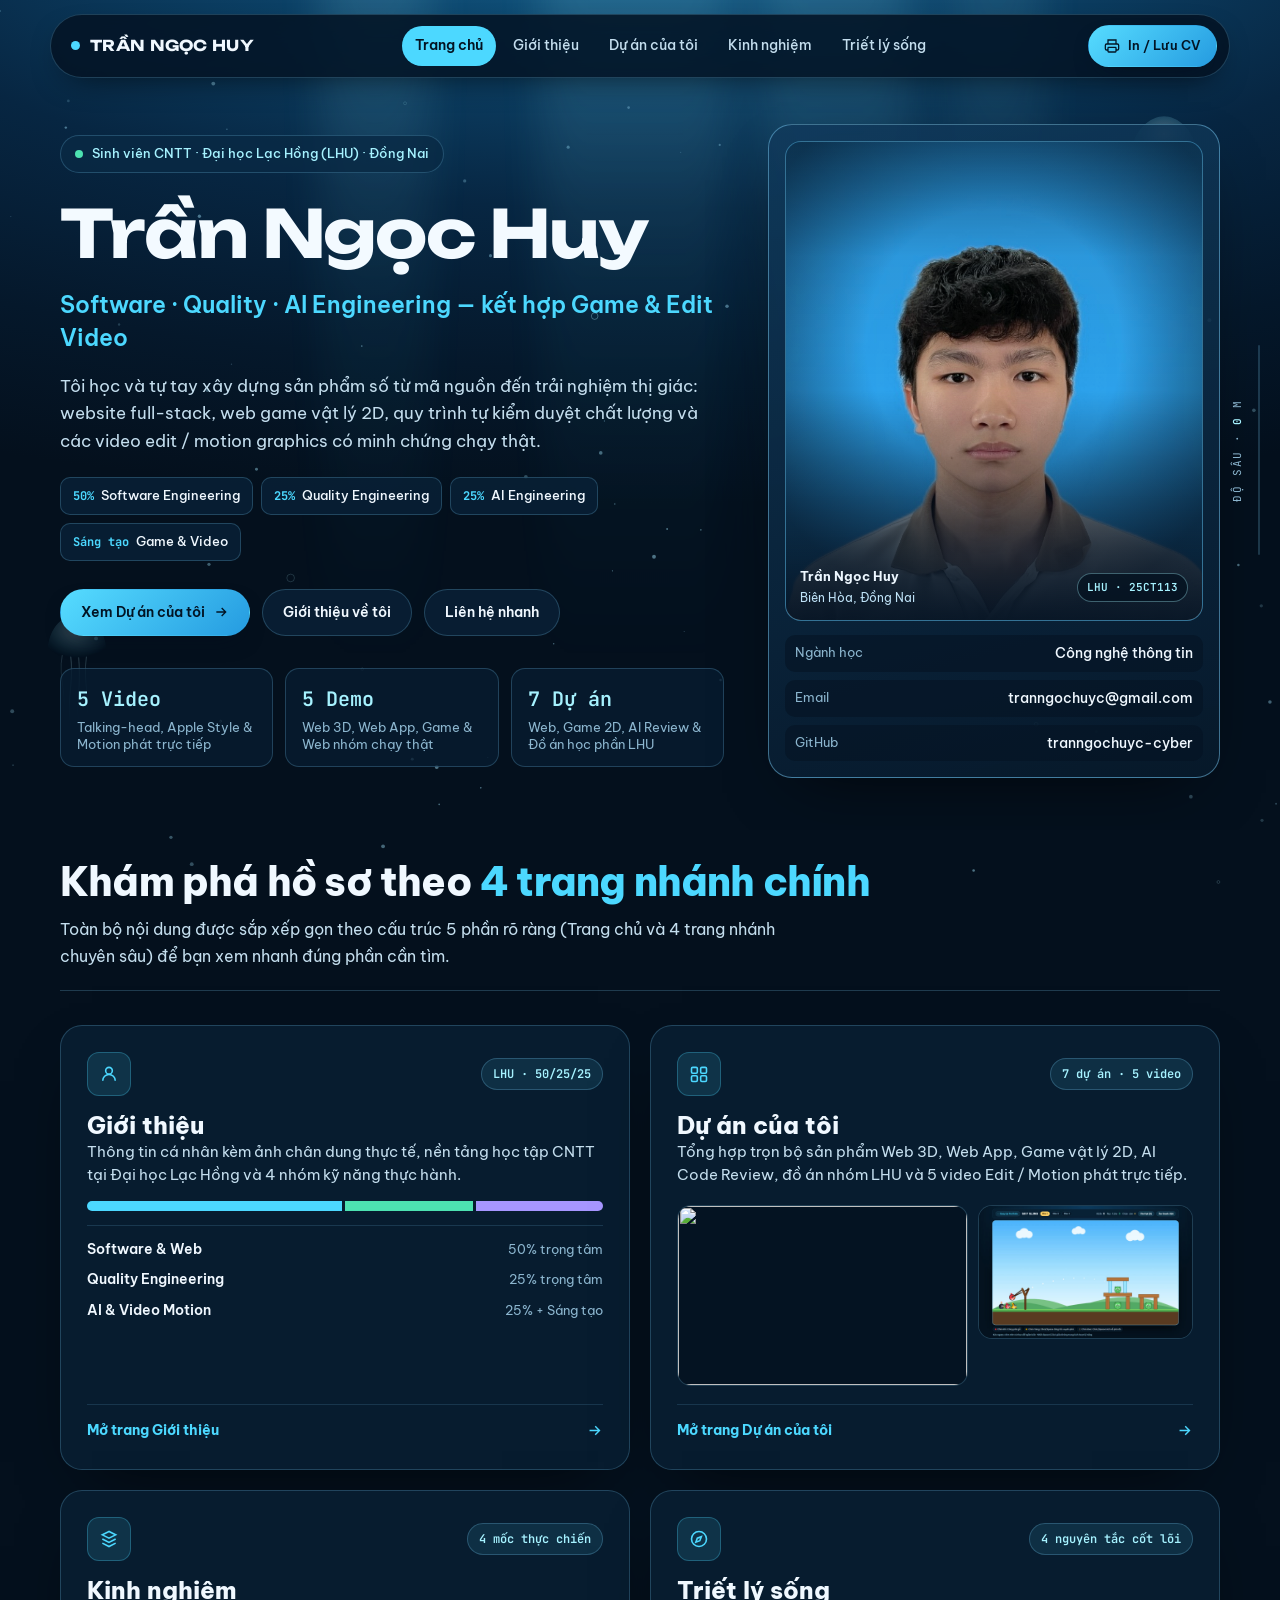
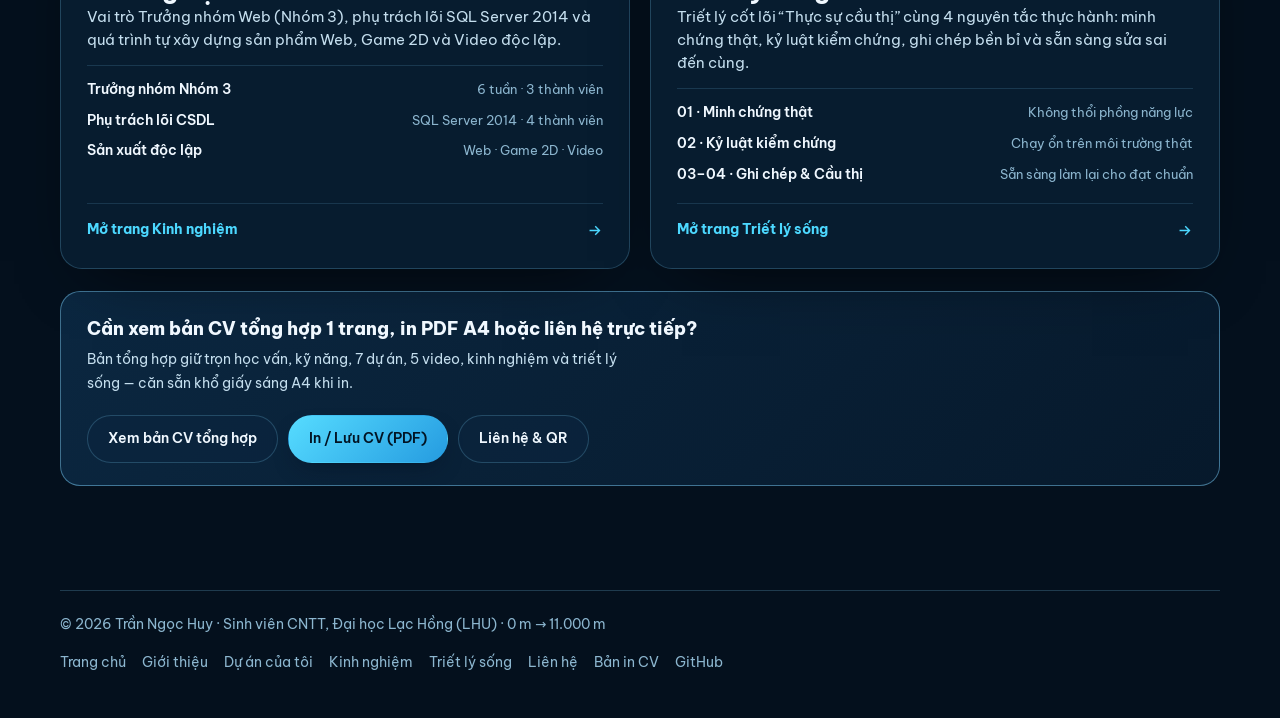
==== commit b7423f90: "feat: align 5-section navigation, add profile photo, upgrade bento & illustrated story pages" ====
--- a/index.html
+++ b/index.html
@@ -3,14 +3,15 @@
 <head>
 <meta charset="UTF-8" />
 <meta name="viewport" content="width=device-width, initial-scale=1" />
-<title>Trần Ngọc Huy — Portfolio | Software · Quality · AI &amp; Video</title>
-<meta name="description" content="Hồ sơ năng lực Trần Ngọc Huy — Sinh viên CNTT Đại học Lạc Hồng (LHU). Chuyên sâu Software Engineering, Quality Engineering, AI Engineering, Game và Edit Video / Motion Graphics." />
+<title>Trần Ngọc Huy — Portfolio | Trang chủ</title>
+<meta name="description" content="Portfolio Trần Ngọc Huy — Sinh viên CNTT Đại học Lạc Hồng (LHU). Khám phá hồ sơ qua 5 phần chính: Trang chủ, Giới thiệu, Dự án của tôi, Kinh nghiệm và Triết lý sống." />
 <link rel="preconnect" href="https://fonts.googleapis.com" />
 <link rel="preconnect" href="https://fonts.gstatic.com" crossorigin />
 <link href="https://fonts.googleapis.com/css2?family=Be+Vietnam+Pro:wght@400;500;600;700;800&family=JetBrains+Mono:wght@400;500;600&family=Unbounded:wght@600;700&display=swap" rel="stylesheet" />
+<link rel="icon" type="image/svg+xml" href="data:image/svg+xml,%3Csvg xmlns='http://www.w3.org/2000/svg' viewBox='0 0 32 32'%3E%3Crect width='32' height='32' rx='8' fill='%2304101d'/%3E%3Ccircle cx='16' cy='16' r='7' fill='%234cd8ff'/%3E%3C/svg%3E" />
 <link rel="stylesheet" href="assets/style.css" />
 </head>
-<body data-page="home" data-depth-start="0" data-depth-end="1200">
+<body data-page="home" data-depth-start="0" data-depth-end="1500">
 <a class="skip-link" href="#main-content">Chuyển tới nội dung chính</a>
 
 <div class="ocean" aria-hidden="true"></div>
@@ -40,16 +41,15 @@
   </defs>
 </svg>
 
-<!-- ============ NAVBAR ============ -->
+<!-- ============ NAVBAR (5 PHẦN CHÍNH) ============ -->
 <nav class="site-nav" aria-label="Điều hướng chính">
   <a href="index.html" class="brand"><span class="brand-dot" aria-hidden="true"></span>TRẦN NGỌC HUY</a>
   <div class="nav-links" id="navLinks">
-    <a href="index.html" class="active" aria-current="page">Trang chính</a>
-    <a href="profile.html">Hồ sơ</a>
-    <a href="video.html">Edit Video</a>
-    <a href="projects.html">Dự án</a>
+    <a href="index.html" class="active" aria-current="page">Trang chủ</a>
+    <a href="profile.html">Giới thiệu</a>
+    <a href="projects.html">Dự án của tôi</a>
     <a href="experience.html">Kinh nghiệm</a>
-    <a href="contact.html">Liên hệ</a>
+    <a href="philosophy.html">Triết lý sống</a>
   </div>
   <div class="nav-actions">
     <button type="button" class="btn btn-primary btn-sm nav-print" id="printCvNav">
@@ -63,12 +63,12 @@
 </nav>
 
 <div class="mobile-drawer" id="mobileDrawer" aria-label="Menu di động">
-  <a href="index.html" class="active" aria-current="page">Trang chính</a>
-  <a href="profile.html">Hồ sơ &amp; Kỹ năng</a>
-  <a href="video.html">Edit Video &amp; Motion</a>
-  <a href="projects.html">Dự án &amp; Sản phẩm</a>
-  <a href="experience.html">Kinh nghiệm &amp; Tư duy</a>
-  <a href="contact.html">Liên hệ</a>
+  <a href="index.html" class="active" aria-current="page">Trang chủ</a>
+  <a href="profile.html">Giới thiệu</a>
+  <a href="projects.html">Dự án của tôi</a>
+  <a href="experience.html">Kinh nghiệm</a>
+  <a href="philosophy.html">Triết lý sống</a>
+  <a href="contact.html">Liên hệ nhanh</a>
   <button type="button" id="printCvMobile">In / Lưu bản CV (PDF)</button>
 </div>
 
@@ -79,7 +79,7 @@
 
 <main id="main-content">
 
-<!-- ============ HERO (0 m · CHỈ 1 ẢNH CHÂN DUNG ĐẦU TRANG) ============ -->
+<!-- ============ HERO (0 m) ============ -->
 <header class="hero" id="top">
   <div class="rays" aria-hidden="true"><span class="ray"></span><span class="ray"></span><span class="ray"></span><span class="ray"></span></div>
   <svg class="jelly j1" aria-hidden="true"><use href="#jelly"/></svg>
@@ -92,7 +92,7 @@
         <h1>Trần Ngọc Huy</h1>
         <p class="hero-role">Software · Quality · AI Engineering — kết hợp Game &amp; Edit Video</p>
         <p class="hero-lead">
-          Tôi xây dựng sản phẩm số hoàn chỉnh từ mã nguồn đến trải nghiệm thị giác: website full-stack, web game vật lý 2D, quy trình kiểm thử chất lượng và các video edit / motion graphics giúp thương hiệu truyền tải thông điệp rõ nét và giữ chân người xem.
+          Tôi học và tự tay xây dựng sản phẩm số từ mã nguồn đến trải nghiệm thị giác: website full-stack, web game vật lý 2D, quy trình tự kiểm duyệt chất lượng và các video edit / motion graphics có minh chứng chạy thật.
         </p>
 
         <div class="focus-bar" aria-label="Định hướng phát triển">
@@ -104,31 +104,30 @@
 
         <div class="hero-cta">
           <a href="projects.html" class="btn btn-primary">
-            <span>Xem 7 dự án &amp; sản phẩm</span>
+            <span>Xem Dự án của tôi</span>
             <svg class="arr" viewBox="0 0 24 24" fill="none" stroke="currentColor" stroke-width="2"><path d="M5 12h14M13 6l6 6-6 6"/></svg>
           </a>
-          <a href="video.html" class="btn">Xem 5 sản phẩm Video</a>
+          <a href="profile.html" class="btn">Giới thiệu về tôi</a>
           <a href="contact.html" class="btn">Liên hệ nhanh</a>
         </div>
 
         <div class="hero-facts" aria-label="Tóm tắt minh chứng thực tế">
           <div class="fact-box">
             <strong>5 Video</strong>
-            <span>Talking-head, Apple Style &amp; Motion xem trực tiếp</span>
+            <span>Talking-head, Apple Style &amp; Motion phát trực tiếp</span>
           </div>
           <div class="fact-box">
             <strong>5 Demo</strong>
-            <span>Web 3D, Web App &amp; Game mở trải nghiệm ngay</span>
+            <span>Web 3D, Web App, Game &amp; Web nhóm chạy thật</span>
           </div>
           <div class="fact-box">
             <strong>7 Dự án</strong>
-            <span>Đầy đủ Web, Game, AI Review &amp; Đồ án nhóm LHU</span>
+            <span>Web, Game 2D, AI Review &amp; Đồ án học phần LHU</span>
           </div>
         </div>
       </div>
 
-      <!-- ẢNH CHÂN DUNG DUY NHẤT TRÊN TOÀN TRANG -->
-      <aside class="portrait-card" aria-label="Ảnh chân dung và thông tin nhanh ứng viên">
+      <aside class="portrait-card" aria-label="Ảnh chân dung và thông tin nhanh">
         <div class="portrait-frame">
           <img src="media/avatar-huy.jpg" alt="Ảnh chân dung Trần Ngọc Huy" width="600" height="700" fetchpriority="high" />
           <div class="portrait-caption">
@@ -149,66 +148,18 @@
   </div>
 </header>
 
-<!-- ============ BẢN ĐỒ 5 TRANG NHÁNH TRONG HỒ SƠ ============ -->
-<section class="hub-section" id="directory" aria-label="Các trang nhánh trong hồ sơ">
+<!-- ============ BẢN ĐỒ 4 TRANG NHÁNH CHÍNH ============ -->
+<section class="hub-section" id="directory" aria-label="Các phần chính trong hồ sơ">
   <div class="wrap">
     <div class="sec-head">
       <div>
-        <h2>Khám phá hồ sơ theo <span>từng trang nhánh</span></h2>
-        <p class="sec-sub">Mỗi phần nội dung của CV được tách thành một trang riêng gọn nhẹ, giúp nhà tuyển dụng mở thẳng đúng nhóm minh chứng cần đánh giá mà không phải cuộn dài.</p>
+        <h2>Khám phá hồ sơ theo <span>4 trang nhánh chính</span></h2>
+        <p class="sec-sub">Toàn bộ nội dung được sắp xếp gọn theo cấu trúc 5 phần rõ ràng (Trang chủ và 4 trang nhánh chuyên sâu) để bạn xem nhanh đúng phần cần tìm.</p>
       </div>
     </div>
 
     <div class="hub-grid">
-      <!-- NHÁNH 1 (NỔI BẬT): DỰ ÁN & SẢN PHẨM -->
-      <a class="hub-card hub-feature reveal" href="projects.html">
-        <div class="hub-card-top">
-          <div class="hub-meta-row">
-            <span class="hub-ic" aria-hidden="true">
-              <svg viewBox="0 0 24 24" fill="none" stroke="currentColor" stroke-width="1.9"><rect x="3" y="4" width="7" height="7" rx="1.5"/><rect x="14" y="4" width="7" height="7" rx="1.5"/><rect x="3" y="14" width="7" height="7" rx="1.5"/><rect x="14" y="14" width="7" height="7" rx="1.5"/></svg>
-            </span>
-            <span class="hub-count">7 dự án · Có bộ lọc</span>
-          </div>
-          <div>
-            <h3>Dự án Web · Game · AI</h3>
-            <p>Tổng hợp sản phẩm chạy thật kèm bản demo trực tiếp, mã nguồn GitHub và mục mở rộng quy trình thực hiện 4 bước cho từng dự án.</p>
-          </div>
-          <div class="hub-thumbs" aria-hidden="true">
-            <div class="hub-thumb"><img src="media/bien.jpg" alt="" loading="lazy" /></div>
-            <div class="hub-thumb"><img src="media/skysling.jpg" alt="" loading="lazy" /></div>
-          </div>
-        </div>
-        <div class="hub-foot">
-          <span>Mở trang Dự án &amp; Sản phẩm</span>
-          <svg viewBox="0 0 24 24" fill="none" stroke="currentColor" stroke-width="2"><path d="M5 12h14M13 6l6 6-6 6"/></svg>
-        </div>
-      </a>
-
-      <!-- NHÁNH 2 (NỔI BẬT): EDIT VIDEO & MOTION -->
-      <a class="hub-card hub-feature reveal" href="video.html">
-        <div class="hub-card-top">
-          <div class="hub-meta-row">
-            <span class="hub-ic" aria-hidden="true">
-              <svg viewBox="0 0 24 24" fill="none" stroke="currentColor" stroke-width="1.9"><rect x="3" y="6" width="13" height="12" rx="2"/><path d="m16 10 5-3v10l-5-3"/></svg>
-            </span>
-            <span class="hub-count">5 video phát trực tiếp</span>
-          </div>
-          <div>
-            <h3>Edit Video &amp; Motion Graphics</h3>
-            <p>4 video dọc chuẩn Reels/Shorts (Before/After, Claude Opus 5.5, Ads chuyển đổi, Apple Style) cùng phim giới thiệu thương hiệu 16:9 60fps.</p>
-          </div>
-          <div class="hub-thumbs video-pair" aria-hidden="true">
-            <div class="hub-thumb"><img src="media/antigravity-poster.jpg" alt="" loading="lazy" /></div>
-            <div class="hub-thumb"><img src="media/video-apple-style-poster.jpg" alt="" loading="lazy" /></div>
-          </div>
-        </div>
-        <div class="hub-foot">
-          <span>Mở trang Edit Video &amp; Motion</span>
-          <svg viewBox="0 0 24 24" fill="none" stroke="currentColor" stroke-width="2"><path d="M5 12h14M13 6l6 6-6 6"/></svg>
-        </div>
-      </a>
-
-      <!-- NHÁNH 3: HỒ SƠ & KỸ NĂNG -->
+      <!-- NHÁNH 1: GIỚI THIỆU -->
       <a class="hub-card reveal" href="profile.html">
         <div class="hub-card-top">
           <div class="hub-meta-row">
@@ -218,8 +169,8 @@
             <span class="hub-count">LHU · 50/25/25</span>
           </div>
           <div>
-            <h3>Hồ sơ, Học vấn &amp; Kỹ năng</h3>
-            <p>Thông tin cá nhân, nền tảng CNTT tại Đại học Lạc Hồng, tỷ trọng định hướng và 4 nhóm công cụ sử dụng thực tế.</p>
+            <h3>Giới thiệu</h3>
+            <p>Thông tin cá nhân kèm ảnh chân dung thực tế, nền tảng học tập CNTT tại Đại học Lạc Hồng và 4 nhóm kỹ năng thực hành.</p>
           </div>
           <div class="ratio-bar" aria-hidden="true">
             <span></span><span></span><span></span>
@@ -231,28 +182,52 @@
           </ul>
         </div>
         <div class="hub-foot">
-          <span>Mở trang Hồ sơ &amp; Kỹ năng</span>
+          <span>Mở trang Giới thiệu</span>
           <svg viewBox="0 0 24 24" fill="none" stroke="currentColor" stroke-width="2"><path d="M5 12h14M13 6l6 6-6 6"/></svg>
         </div>
       </a>
 
-      <!-- NHÁNH 4: KINH NGHIỆM & QUAN ĐIỂM -->
+      <!-- NHÁNH 2: DỰ ÁN CỦA TÔI -->
+      <a class="hub-card reveal" href="projects.html">
+        <div class="hub-card-top">
+          <div class="hub-meta-row">
+            <span class="hub-ic" aria-hidden="true">
+              <svg viewBox="0 0 24 24" fill="none" stroke="currentColor" stroke-width="1.9"><rect x="3" y="4" width="7" height="7" rx="1.5"/><rect x="14" y="4" width="7" height="7" rx="1.5"/><rect x="3" y="14" width="7" height="7" rx="1.5"/><rect x="14" y="14" width="7" height="7" rx="1.5"/></svg>
+            </span>
+            <span class="hub-count">7 dự án · 5 video</span>
+          </div>
+          <div>
+            <h3>Dự án của tôi</h3>
+            <p>Tổng hợp trọn bộ sản phẩm Web 3D, Web App, Game vật lý 2D, AI Code Review, đồ án nhóm LHU và 5 video Edit / Motion phát trực tiếp.</p>
+          </div>
+          <div class="hub-thumbs" aria-hidden="true">
+            <div class="hub-thumb"><img src="media/bien.jpg" alt="" loading="lazy" /></div>
+            <div class="hub-thumb"><img src="media/skysling.jpg" alt="" loading="lazy" /></div>
+          </div>
+        </div>
+        <div class="hub-foot">
+          <span>Mở trang Dự án của tôi</span>
+          <svg viewBox="0 0 24 24" fill="none" stroke="currentColor" stroke-width="2"><path d="M5 12h14M13 6l6 6-6 6"/></svg>
+        </div>
+      </a>
+
+      <!-- NHÁNH 3: KINH NGHIỆM -->
       <a class="hub-card reveal" href="experience.html">
         <div class="hub-card-top">
           <div class="hub-meta-row">
             <span class="hub-ic" aria-hidden="true">
               <svg viewBox="0 0 24 24" fill="none" stroke="currentColor" stroke-width="1.9"><path d="M12 3 4 7l8 4 8-4-8-4Z"/><path d="m4 12 8 4 8-4"/><path d="m4 17 8 4 8-4"/></svg>
             </span>
-            <span class="hub-count">3 mốc · 4 nguyên tắc</span>
+            <span class="hub-count">4 mốc thực chiến</span>
           </div>
           <div>
-            <h3>Kinh nghiệm &amp; Tư duy làm việc</h3>
-            <p>Vai trò Trưởng nhóm web, phụ trách lõi SQL Server 2014, sản xuất sản phẩm độc lập và 4 nguyên tắc đảm bảo chất lượng.</p>
+            <h3>Kinh nghiệm</h3>
+            <p>Vai trò Trưởng nhóm Web (Nhóm 3), phụ trách lõi SQL Server 2014 và quá trình tự xây dựng sản phẩm Web, Game 2D và Video độc lập.</p>
           </div>
           <ul class="hub-mini-list">
-            <li><strong>Trưởng nhóm Nhóm 3</strong><span>6 tuần · 3 SV</span></li>
-            <li><strong>Phụ trách lõi CSDL</strong><span>SQL Server 2014</span></li>
-            <li><strong>Sản xuất độc lập</strong><span>Web · Game · Video</span></li>
+            <li><strong>Trưởng nhóm Nhóm 3</strong><span>6 tuần · 3 thành viên</span></li>
+            <li><strong>Phụ trách lõi CSDL</strong><span>SQL Server 2014 · 4 thành viên</span></li>
+            <li><strong>Sản xuất độc lập</strong><span>Web · Game 2D · Video</span></li>
           </ul>
         </div>
         <div class="hub-foot">
@@ -261,41 +236,42 @@
         </div>
       </a>
 
-      <!-- NHÁNH 5: LIÊN HỆ & KẾT NỐI -->
-      <a class="hub-card reveal" href="contact.html">
+      <!-- NHÁNH 4: TRIẾT LÝ SỐNG -->
+      <a class="hub-card reveal" href="philosophy.html">
         <div class="hub-card-top">
           <div class="hub-meta-row">
             <span class="hub-ic" aria-hidden="true">
-              <svg viewBox="0 0 24 24" fill="none" stroke="currentColor" stroke-width="1.9"><rect x="3" y="5" width="18" height="14" rx="2"/><path d="m4 7 8 6 8-6"/></svg>
+              <svg viewBox="0 0 24 24" fill="none" stroke="currentColor" stroke-width="1.9"><circle cx="12" cy="12" r="9"/><path d="m14.8 9.2-1.8 4.8-4.8 1.8 1.8-4.8 4.8-1.8Z"/></svg>
             </span>
-            <span class="hub-count">Email · GitHub QR</span>
+            <span class="hub-count">4 nguyên tắc cốt lõi</span>
           </div>
           <div>
-            <h3>Liên hệ &amp; Kết nối nhanh</h3>
-            <p>Kênh trao đổi trực tiếp, nút sao chép email 1 chạm, mã QR mở kho mã nguồn GitHub và biểu mẫu soạn lời nhắn sẵn.</p>
+            <h3>Triết lý sống</h3>
+            <p>Triết lý cốt lõi “Thực sự cầu thị” cùng 4 nguyên tắc thực hành: minh chứng thật, kỷ luật kiểm chứng, ghi chép bền bỉ và sẵn sàng sửa sai đến cùng.</p>
           </div>
           <ul class="hub-mini-list">
-            <li><strong>Email</strong><span>tranngochuyc@gmail.com</span></li>
-            <li><strong>GitHub</strong><span>tranngochuyc-cyber</span></li>
-            <li><strong>Khu vực</strong><span>Biên Hòa, Đồng Nai</span></li>
+            <li><strong>01 · Minh chứng thật</strong><span>Không thổi phồng năng lực</span></li>
+            <li><strong>02 · Kỷ luật kiểm chứng</strong><span>Chạy ổn trên môi trường thật</span></li>
+            <li><strong>03–04 · Ghi chép &amp; Cầu thị</strong><span>Sẵn sàng làm lại cho đạt chuẩn</span></li>
           </ul>
         </div>
         <div class="hub-foot">
-          <span>Mở trang Liên hệ</span>
+          <span>Mở trang Triết lý sống</span>
           <svg viewBox="0 0 24 24" fill="none" stroke="currentColor" stroke-width="2"><path d="M5 12h14M13 6l6 6-6 6"/></svg>
         </div>
       </a>
     </div>
 
-    <!-- Thanh mở bản CV tổng hợp 1 trang để in PDF A4 -->
+    <!-- Thanh mở bản CV tổng hợp & Liên hệ nhanh -->
     <div class="hub-cv-banner reveal">
       <div>
-        <h3>Cần xem bản CV đầy đủ trên 1 trang hoặc in PDF A4?</h3>
-        <p>Bản tổng hợp giữ trọn thông tin học vấn, kỹ năng, 5 video, 7 dự án, kinh nghiệm và kênh liên hệ — căn sẵn khổ giấy sáng A4 khi in.</p>
+        <h3>Cần xem bản CV tổng hợp 1 trang, in PDF A4 hoặc liên hệ trực tiếp?</h3>
+        <p>Bản tổng hợp giữ trọn học vấn, kỹ năng, 7 dự án, 5 video, kinh nghiệm và triết lý sống — căn sẵn khổ giấy sáng A4 khi in.</p>
       </div>
       <div class="hub-cv-actions">
         <a href="cv.html" class="btn">Xem bản CV tổng hợp</a>
         <a href="cv.html?print=1" class="btn btn-primary">In / Lưu CV (PDF)</a>
+        <a href="contact.html" class="btn">Liên hệ &amp; QR</a>
       </div>
     </div>
   </div>
@@ -307,11 +283,11 @@
   <div class="wrap">
     <span>© 2026 Trần Ngọc Huy · Sinh viên CNTT, Đại học Lạc Hồng (LHU) · 0 m → 11.000 m</span>
     <div class="foot-links">
-      <a href="index.html">Trang chính</a>
-      <a href="profile.html">Hồ sơ</a>
-      <a href="video.html">Edit Video</a>
-      <a href="projects.html">Dự án</a>
+      <a href="index.html">Trang chủ</a>
+      <a href="profile.html">Giới thiệu</a>
+      <a href="projects.html">Dự án của tôi</a>
       <a href="experience.html">Kinh nghiệm</a>
+      <a href="philosophy.html">Triết lý sống</a>
       <a href="contact.html">Liên hệ</a>
       <a href="cv.html">Bản in CV</a>
       <a href="https://github.com/tranngochuyc-cyber" target="_blank" rel="noopener">GitHub</a>
--- a/assets/style.css
+++ b/assets/style.css
@@ -343,17 +343,16 @@
 .portrait-meta dt{color:var(--mute);font-size:12.5px}
 .portrait-meta dd{color:var(--ink);font-weight:500;text-align:right}
 
-/* ---------- BẢN ĐỒ 5 TRANG NHÁNH TRÊN TRANG CHÍNH ---------- */
+/* ---------- BẢN ĐỒ 4 TRANG NHÁNH TRÊN TRANG CHÍNH ---------- */
 .hub-section{padding:28px 24px 80px}
 .hub-grid{
   display:grid;
-  grid-template-columns:repeat(12,minmax(0,1fr));
+  grid-template-columns:repeat(2,minmax(0,1fr));
   gap:20px;
 }
 .hub-card{
-  grid-column:span 4;
   display:flex;flex-direction:column;justify-content:space-between;gap:18px;
-  padding:24px;border-radius:22px;
+  padding:26px;border-radius:22px;
   background:var(--surface);border:1px solid var(--line);box-shadow:var(--shadow);
   transition:transform .28s var(--ease),border-color .24s,background .24s;
 }
@@ -362,7 +361,6 @@
   border-color:var(--cyan);
   background:var(--surface-hi);
 }
-.hub-card.hub-feature{grid-column:span 6}
 .hub-card-top{display:grid;gap:14px}
 .hub-meta-row{
   display:flex;align-items:center;justify-content:space-between;gap:12px;
@@ -429,11 +427,34 @@
 .hub-cv-actions{display:flex;flex-wrap:wrap;gap:10px}
 
 /* ---------- HỒ SƠ, HỌC VẤN & KỸ NĂNG ---------- */
-.profile-grid{
-  display:grid;grid-template-columns:minmax(0,.95fr) minmax(0,1.25fr);gap:24px;align-items:start;
-}
-.bio-card,.skill-panel{padding:28px}
-.bio-card h2,.bio-card h3,.skill-panel h2,.skill-panel h3{font-size:19px;font-weight:700;margin-bottom:16px;color:var(--ink)}
+.intro-spotlight{
+  display:grid;grid-template-columns:minmax(260px,340px) minmax(0,1fr);
+  gap:28px;padding:28px;align-items:center;margin-bottom:24px;
+}
+.profile-photo-frame{
+  position:relative;border-radius:18px;overflow:hidden;aspect-ratio:4/5;
+  border:1px solid var(--line-hi);background:#09253f;
+  box-shadow:0 20px 48px -24px rgba(0,0,0,.85);
+}
+.profile-photo-frame img{
+  width:100%;height:100%;object-fit:cover;object-position:50% 18%;
+}
+.profile-photo-frame::after{
+  content:"";position:absolute;inset:0;pointer-events:none;
+  background:linear-gradient(180deg,transparent 74%,rgba(4,16,29,.86) 100%);
+}
+.profile-photo-caption{
+  position:absolute;left:14px;right:14px;bottom:12px;z-index:2;
+  display:flex;align-items:center;justify-content:space-between;gap:10px;
+  font-size:12.5px;color:#edf7ff;
+}
+.profile-photo-caption strong{font-weight:700;display:block}
+.profile-photo-caption small{color:#bfe2f7;font-size:11.5px}
+.intro-details h2{font-size:21px;font-weight:800;margin-bottom:14px;color:var(--ink)}
+.intro-details .info-row{grid-template-columns:140px 1fr}
+.intro-details a{color:var(--cyan);text-decoration:underline;text-underline-offset:3px}
+.intro-details a:hover{color:var(--glow)}
+
 .info-list{display:grid;gap:10px}
 .info-row{
   display:grid;grid-template-columns:122px 1fr;gap:12px;
@@ -442,27 +463,164 @@
 .info-row:last-child{border-bottom:0;padding-bottom:0}
 .info-row dt{color:var(--mute);font-weight:500}
 .info-row dd{color:var(--ink)}
-
-.ratio-wrap{margin-top:24px;padding-top:20px;border-top:1px solid var(--line)}
-.ratio-label{display:flex;justify-content:space-between;font-size:13px;color:var(--ink-2);margin-bottom:8px;font-weight:600}
 .ratio-bar{display:flex;height:10px;border-radius:999px;overflow:hidden;gap:3px}
 .ratio-bar span:nth-child(1){width:50%;background:var(--cyan)}
 .ratio-bar span:nth-child(2){width:25%;background:var(--emerald)}
 .ratio-bar span:nth-child(3){width:25%;background:var(--violet)}
-.ratio-legend{display:flex;flex-wrap:wrap;gap:12px;margin-top:10px;font-size:12.5px;color:var(--ink-2)}
-.ratio-legend i{display:inline-block;width:9px;height:9px;border-radius:3px;margin-right:6px;vertical-align:middle}
-
-.skill-panel{display:grid;gap:20px}
-.skill-group{padding-bottom:18px;border-bottom:1px solid rgba(130,214,255,.14)}
-.skill-group:last-child{padding-bottom:0;border-bottom:0}
-.skill-group-head{display:flex;align-items:center;justify-content:space-between;gap:10px;margin-bottom:10px;flex-wrap:wrap}
-.skill-group-head strong{font-size:15.5px;color:var(--ink)}
-.skill-group-head span{font-family:var(--mono);font-size:11.5px;color:var(--cyan)}
+
+/* ---------- ĐỊNH HƯỚNG 50·25·25 & BENTO KỸ NĂNG (profile.html) ---------- */
+.direction-stage{
+  padding:28px;margin-bottom:24px;
+  background:linear-gradient(155deg,rgba(12,42,70,.9),rgba(6,22,38,.94));
+  border-color:var(--line-hi);
+}
+.direction-top{
+  display:grid;grid-template-columns:minmax(0,1.35fr) minmax(230px,.65fr);
+  gap:28px;align-items:center;padding-bottom:24px;border-bottom:1px solid var(--line);
+}
+.direction-copy h2{
+  font-size:clamp(22px,2.8vw,30px);font-weight:800;line-height:1.25;color:var(--ink);margin-bottom:12px;
+}
+.direction-copy p{color:var(--ink-2);font-size:15px;max-width:60ch}
+.orbit-gauge{
+  position:relative;width:min(220px,100%);aspect-ratio:1;margin:0 auto;
+  display:grid;place-items:center;
+}
+.orbit-gauge svg{width:100%;height:100%;overflow:visible}
+.orbit-center{
+  position:absolute;inset:0;display:flex;flex-direction:column;align-items:center;justify-content:center;
+  text-align:center;pointer-events:none;
+}
+.orbit-center strong{
+  font-family:var(--display);font-size:18px;font-weight:700;letter-spacing:-.02em;color:var(--ink);
+}
+.orbit-center span{font-family:var(--mono);font-size:11px;color:var(--mute);margin-top:3px}
+
+.pillar-ratio-grid{
+  display:grid;grid-template-columns:2fr 1fr 1fr;gap:14px;margin-top:22px;
+}
+.pillar-btn{
+  position:relative;overflow:hidden;text-align:left;
+  padding:18px 20px;border-radius:16px;
+  background:rgba(5,20,36,.74);border:1px solid var(--line);
+  display:flex;flex-direction:column;gap:8px;
+  transition:transform .24s var(--ease),border-color .24s,background .24s;
+}
+.pillar-btn::before{
+  content:"";position:absolute;left:0;right:0;top:0;height:2px;background:var(--p-color,var(--cyan));opacity:.85;
+}
+.pillar-btn[data-pillar="se"]{--p-color:var(--cyan)}
+.pillar-btn[data-pillar="qe"]{--p-color:var(--emerald)}
+.pillar-btn[data-pillar="ai"]{--p-color:var(--violet)}
+.pillar-btn:hover,.pillar-btn.is-active{
+  transform:translateY(-2px);border-color:var(--p-color);background:rgba(10,36,60,.88);
+}
+.pillar-top{display:flex;align-items:baseline;justify-content:space-between;gap:10px}
+.pillar-pct{
+  font-family:var(--display);font-size:clamp(26px,3vw,34px);font-weight:700;
+  line-height:1;color:var(--p-color);font-variant-numeric:tabular-nums;
+}
+.pillar-tag{font-family:var(--mono);font-size:11px;color:var(--mute)}
+.pillar-btn h3{font-size:16px;font-weight:700;color:var(--ink)}
+.pillar-btn p{font-size:13.5px;color:var(--ink-2);line-height:1.55}
+
+.creative-ribbon{
+  margin-top:16px;padding:14px 18px;border-radius:14px;
+  background:rgba(4,16,29,.66);border:1px solid rgba(255,154,108,.28);
+  display:flex;align-items:center;justify-content:space-between;gap:16px;flex-wrap:wrap;
+}
+.creative-ribbon-copy{display:flex;align-items:center;gap:12px;font-size:14px;color:var(--ink-2)}
+.creative-dot{
+  width:10px;height:10px;border-radius:50%;background:var(--coral);flex-shrink:0;
+}
+.creative-ribbon-copy strong{color:var(--ink)}
+.creative-ribbon-links{display:flex;flex-wrap:wrap;gap:8px}
+
+.skills-section-head{
+  display:flex;align-items:flex-end;justify-content:space-between;gap:16px;flex-wrap:wrap;
+  margin:30px 0 18px;
+}
+.skills-section-head h2{font-size:clamp(22px,2.6vw,28px);font-weight:800;color:var(--ink)}
+.skills-section-head p{font-size:14.5px;color:var(--mute)}
+
+.skills-bento{
+  display:grid;grid-template-columns:repeat(2,minmax(0,1fr));gap:20px;
+}
+.bento-skill{
+  position:relative;overflow:hidden;padding:26px;
+  display:flex;flex-direction:column;gap:16px;
+  transition:transform .26s var(--ease),border-color .24s,box-shadow .24s;
+}
+.bento-skill[data-pillar="se"]{--b-accent:var(--cyan)}
+.bento-skill[data-pillar="qe"]{--b-accent:var(--emerald)}
+.bento-skill[data-pillar="ai"]{--b-accent:var(--violet)}
+.bento-skill[data-pillar="cr"]{--b-accent:var(--coral)}
+.bento-skill::before{
+  content:"";position:absolute;inset:0;pointer-events:none;
+  background:radial-gradient(280px 180px at 96% 4%,color-mix(in srgb,var(--b-accent) 14%,transparent),transparent 70%);
+}
+.bento-halo{
+  position:absolute;inset:0;pointer-events:none;opacity:0;transition:opacity .35s;
+  background:radial-gradient(280px circle at var(--mx,50%) var(--my,50%),color-mix(in srgb,var(--b-accent) 16%,transparent),transparent 64%);
+}
+.bento-skill:hover .bento-halo{opacity:1}
+.bento-skill:hover{transform:translateY(-3px);border-color:var(--line-hi)}
+.bento-skill.is-spotlight{
+  border-color:var(--b-accent);
+  box-shadow:0 20px 54px -26px color-mix(in srgb,var(--b-accent) 60%,#000);
+}
+.bento-head{
+  position:relative;display:flex;align-items:center;justify-content:space-between;gap:12px;flex-wrap:wrap;
+}
+.bento-title-wrap{display:flex;align-items:center;gap:12px}
+.bento-ic{
+  width:40px;height:40px;border-radius:12px;flex-shrink:0;
+  display:grid;place-items:center;
+  background:color-mix(in srgb,var(--b-accent) 14%,transparent);
+  border:1px solid color-mix(in srgb,var(--b-accent) 34%,transparent);
+  color:var(--b-accent);
+}
+.bento-ic svg{width:19px;height:19px}
+.bento-head h3{font-size:18px;font-weight:800;color:var(--ink)}
+.bento-badge{
+  font-family:var(--mono);font-size:11.5px;font-weight:600;
+  padding:4px 10px;border-radius:999px;color:var(--b-accent);
+  background:color-mix(in srgb,var(--b-accent) 12%,transparent);
+  border:1px solid color-mix(in srgb,var(--b-accent) 28%,transparent);
+}
+.bento-desc{position:relative;font-size:14px;color:var(--ink-2)}
+.skill-subblock{position:relative;display:grid;gap:8px}
+.skill-sublabel{
+  font-family:var(--mono);font-size:11px;letter-spacing:.06em;text-transform:uppercase;color:var(--mute);
+}
 .chip-row{display:flex;flex-wrap:wrap;gap:8px}
 .chip{
   font-size:13px;padding:6px 12px;border-radius:999px;
   background:rgba(76,216,255,.09);border:1px solid rgba(130,214,255,.22);color:#e2f4ff;
-}
+  transition:border-color .2s,background .2s;
+}
+.chip:hover{border-color:var(--cyan);background:rgba(76,216,255,.16)}
+
+.bento-points{
+  position:relative;list-style:none;display:grid;gap:9px;
+  padding-top:12px;border-top:1px solid rgba(130,214,255,.14);
+}
+.bento-points li{
+  position:relative;padding-left:18px;font-size:13.8px;color:var(--ink-2);line-height:1.5;
+}
+.bento-points li::before{
+  content:"";position:absolute;left:0;top:8px;width:7px;height:7px;border-radius:50%;
+  background:var(--b-accent);
+}
+.bento-points strong{color:var(--ink);font-weight:600}
+
+.bento-poster-strip{
+  position:relative;display:grid;grid-template-columns:1fr 1fr 1.45fr;gap:8px;margin-top:auto;
+}
+.bento-poster-tile{
+  border-radius:10px;overflow:hidden;border:1px solid var(--line);background:#041322;aspect-ratio:16/10;
+}
+.bento-poster-tile img{width:100%;height:100%;object-fit:cover;object-position:center}
 
 /* ---------- EDIT VIDEO & MOTION GRAPHICS ---------- */
 .video-showcase{display:grid;gap:28px}
@@ -543,6 +701,19 @@
 }
 .filter-btn:hover{border-color:var(--line-hi);color:var(--ink)}
 .filter-btn.active{background:var(--cyan);color:#031424;border-color:transparent}
+
+.projects-group{margin-bottom:44px}
+.projects-group:last-child{margin-bottom:0}
+.projects-group.hidden-item{display:none}
+.projects-group-head{
+  display:flex;align-items:baseline;justify-content:space-between;gap:14px;flex-wrap:wrap;
+  margin-bottom:20px;padding-bottom:12px;border-bottom:1px solid var(--line);
+}
+.projects-group-head h2{font-size:clamp(20px,2.4vw,26px);font-weight:800;color:var(--ink)}
+.projects-group-head span{
+  font-family:var(--mono);font-size:12px;color:var(--glow);
+  padding:4px 11px;border-radius:999px;background:rgba(76,216,255,.1);border:1px solid rgba(130,214,255,.24);
+}
 
 .projects-grid{display:grid;gap:26px}
 .project-card{
@@ -617,21 +788,117 @@
 }
 .acc-step b{display:block;color:var(--cyan);font-size:12px;margin-bottom:3px}
 
-/* ---------- KINH NGHIỆM & QUAN ĐIỂM LÀM VIỆC ---------- */
-.exp-grid{display:grid;grid-template-columns:1.1fr .9fr;gap:24px;align-items:start}
-.exp-panel,.mindset-panel{padding:28px}
-.exp-panel h2,.exp-panel h3,.mindset-panel h2,.mindset-panel h3{font-size:20px;font-weight:800;margin-bottom:18px;color:var(--ink)}
-.timeline,.principles{display:grid;gap:15px}
-.tl-item,.principle{
-  padding:16px 18px;border-radius:14px;
-  background:rgba(5,20,36,.72);border:1px solid rgba(130,214,255,.16);
-}
-.tl-head{display:flex;justify-content:space-between;gap:10px;flex-wrap:wrap;margin-bottom:6px}
-.tl-head strong{font-size:15.5px;color:var(--ink)}
-.tl-head span{font-family:var(--mono);font-size:11.5px;color:var(--cyan)}
-.tl-item p,.principle p{font-size:14px;color:var(--ink-2)}
-.tl-lesson{margin-top:8px;font-size:13px;color:#a9ebda;font-weight:500}
-.principle strong{display:block;font-size:15px;color:var(--glow);margin-bottom:5px}
+/* ---------- KINH NGHIỆM & TRIẾT LÝ SỐNG (CHỮ KẾT HỢP HÌNH MINH HỌA) ---------- */
+.story-stack{display:grid;gap:24px}
+.story-band{
+  display:grid;grid-template-columns:minmax(0,1.05fr) minmax(0,1fr);
+  gap:30px;padding:26px;align-items:center;
+  transition:border-color .24s,transform .24s var(--ease);
+}
+.story-band:hover{border-color:var(--line-hi);transform:translateY(-2px)}
+.story-band.reverse .story-media{order:2}
+.story-media{min-width:0}
+.story-copy{display:flex;flex-direction:column;gap:12px;min-width:0}
+.story-meta{display:flex;align-items:center;justify-content:space-between;gap:10px;flex-wrap:wrap}
+.story-tag{
+  font-family:var(--mono);font-size:11.5px;font-weight:600;
+  padding:4px 10px;border-radius:999px;
+  background:rgba(76,216,255,.12);border:1px solid rgba(76,216,255,.28);color:var(--glow);
+}
+.story-time{font-family:var(--mono);font-size:12px;color:var(--cyan)}
+.story-copy h2{font-size:clamp(20px,2.3vw,25px);font-weight:800;line-height:1.28;color:var(--ink)}
+.story-copy p{font-size:14.8px;color:var(--ink-2)}
+.story-takeaway{
+  padding:12px 14px;border-radius:12px;
+  background:rgba(5,20,36,.72);border:1px solid rgba(77,226,177,.28);
+  font-size:13.5px;color:#b8f3e3;line-height:1.55;
+}
+.story-takeaway strong{color:var(--emerald)}
+.story-actions{display:flex;flex-wrap:wrap;gap:10px;margin-top:4px}
+
+.story-diagram{
+  border-radius:16px;border:1px solid var(--line);
+  background:linear-gradient(155deg,#07213a,#041322);
+  padding:16px;aspect-ratio:16/10;display:flex;align-items:center;justify-content:center;
+}
+.story-diagram svg{width:100%;height:100%}
+
+.visual-collage{
+  display:grid;grid-template-columns:1.38fr 1fr;grid-template-rows:1fr 1fr;gap:10px;
+  aspect-ratio:16/10;
+}
+.visual-collage .vc-main{grid-row:span 2}
+.vc-tile{
+  position:relative;border-radius:14px;overflow:hidden;border:1px solid var(--line);background:#041322;
+}
+.vc-tile img{width:100%;height:100%;object-fit:cover;object-position:top center}
+.vc-label{
+  position:absolute;left:8px;bottom:8px;
+  font-family:var(--mono);font-size:10.5px;font-weight:600;color:#eef8ff;
+  padding:3px 8px;border-radius:999px;background:rgba(4,16,29,.84);border:1px solid var(--line);
+}
+
+.video-collage{
+  display:grid;grid-template-columns:repeat(2,minmax(0,1fr));gap:10px;
+}
+.video-collage .vc-main{grid-column:span 2;aspect-ratio:16/9}
+.video-collage .vc-tile:not(.vc-main){aspect-ratio:4/3}
+.video-collage .vc-tile img{object-position:center 22%}
+
+.proof-mosaic{
+  display:grid;grid-template-columns:repeat(2,minmax(0,1fr));grid-template-rows:1fr .92fr;gap:10px;
+  aspect-ratio:16/10;
+}
+.proof-mosaic .vc-main{grid-column:span 2}
+
+.workflow-strip-head{
+  display:flex;align-items:flex-end;justify-content:space-between;gap:16px;flex-wrap:wrap;
+  margin:40px 0 18px;
+}
+.workflow-strip-head h2{font-size:clamp(22px,2.5vw,28px);font-weight:800;color:var(--ink)}
+.workflow-strip-head p{font-size:14.5px;color:var(--mute)}
+.workflow-strip{
+  display:grid;grid-template-columns:repeat(4,minmax(0,1fr));gap:16px;
+}
+.wf-card{
+  padding:20px;display:flex;flex-direction:column;gap:10px;
+}
+.wf-ic{
+  width:38px;height:38px;border-radius:11px;
+  display:grid;place-items:center;
+  background:rgba(76,216,255,.12);border:1px solid rgba(76,216,255,.28);color:var(--cyan);
+}
+.wf-ic svg{width:18px;height:18px}
+.wf-card h3{font-size:15.5px;font-weight:700;color:var(--ink);line-height:1.35}
+.wf-card p{font-size:13.5px;color:var(--ink-2)}
+
+/* ---------- TRIẾT LÝ SỐNG (philosophy.html) ---------- */
+.manifesto-stage{
+  display:grid;grid-template-columns:minmax(0,1.25fr) minmax(240px,.85fr);
+  gap:28px;padding:30px 32px;align-items:center;margin-bottom:26px;
+  background:linear-gradient(155deg,rgba(14,49,80,.9),rgba(7,25,43,.94));
+  border-color:var(--line-hi);
+}
+.manifesto-quote{
+  font-family:var(--heading);font-weight:700;font-size:clamp(20px,2.4vw,27px);
+  line-height:1.42;color:var(--ink);text-wrap:balance;
+}
+.manifesto-sub{margin-top:14px;color:var(--ink-2);font-size:15.5px;max-width:64ch}
+.compass-art{
+  border-radius:16px;border:1px solid rgba(130,214,255,.22);
+  background:radial-gradient(circle at 50% 45%,rgba(76,216,255,.12),rgba(4,16,29,.88));
+  padding:14px;aspect-ratio:4/3;display:grid;place-items:center;
+}
+.compass-art svg{width:100%;height:100%}
+.next-horizon-card{
+  margin-top:26px;padding:28px;
+  display:flex;align-items:center;justify-content:space-between;gap:24px;flex-wrap:wrap;
+  background:linear-gradient(135deg,rgba(12,42,69,.9),rgba(7,26,45,.92));
+  border-color:var(--line-hi);
+}
+.next-horizon-card h2{font-size:20px;font-weight:800;color:var(--ink);margin-bottom:8px}
+.next-horizon-card p{font-size:14.5px;color:var(--ink-2);max-width:64ch}
+.next-horizon-actions{display:flex;flex-wrap:wrap;gap:10px}
 
 /* ---------- LIÊN HỆ & XUẤT CV ---------- */
 .contact-grid{display:grid;grid-template-columns:minmax(0,.95fr) minmax(0,1.1fr);gap:24px}
@@ -725,12 +992,17 @@
 @media (max-width:1040px){
   .depth,.nav-links,.nav-print{display:none}
   .menu-toggle{display:inline-flex}
-  .hero-grid,.profile-grid,.motion-stage,.project-card,.exp-grid,.contact-grid,.cv-two-col{grid-template-columns:1fr}
-  .hub-card,.hub-card.hub-feature{grid-column:span 6}
-  .hub-grid .hub-card:last-child{grid-column:span 12}
+  .hero-grid,.motion-stage,.project-card,.contact-grid,.cv-two-col,.direction-top,.manifesto-stage{grid-template-columns:1fr}
+  .pillar-ratio-grid,.workflow-strip{grid-template-columns:repeat(2,minmax(0,1fr))}
+  .pillar-btn[data-pillar="se"]{grid-column:span 2}
   .reels-grid{grid-template-columns:repeat(2,minmax(0,1fr))}
   .reel-card{grid-template-columns:1fr;align-items:start}
   .portrait-card{max-width:400px}
+}
+@media (max-width:900px){
+  .intro-spotlight,.skills-bento,.story-band{grid-template-columns:1fr;align-items:start}
+  .story-band.reverse .story-media{order:0}
+  .profile-photo-frame{max-width:340px;width:100%}
 }
 @media (max-width:860px){
   section,.sub-body,.hub-section{padding-left:18px;padding-right:18px}
@@ -741,16 +1013,20 @@
   .cv-header-grid{grid-template-columns:1fr}
   .cv-avatar{max-width:180px}
 }
-@media (max-width:700px){
-  .hub-card,.hub-card.hub-feature,.hub-grid .hub-card:last-child{grid-column:span 12}
+@media (max-width:760px){
+  .hub-grid,.pillar-ratio-grid,.workflow-strip{grid-template-columns:1fr}
+  .pillar-btn[data-pillar="se"]{grid-column:auto}
 }
 @media (max-width:660px){
   .reels-grid{grid-template-columns:1fr}
+  .visual-collage,.video-collage,.proof-mosaic{aspect-ratio:auto}
+  .visual-collage{grid-template-columns:1fr 1fr;grid-template-rows:auto}
+  .visual-collage .vc-main{grid-column:span 2;grid-row:auto;aspect-ratio:16/10}
 }
 @media (max-width:560px){
   .hero-facts,.proj-proof,.acc-steps,.row2{grid-template-columns:1fr}
-  .bio-card,.skill-panel,.motion-stage,.project-card,.exp-panel,.mindset-panel,.contact-info,.contact-form-box,.hub-card,.cv-block{padding:20px}
-  .info-row{grid-template-columns:1fr;gap:3px}
+  .intro-spotlight,.direction-stage,.bento-skill,.story-band,.wf-card,.manifesto-stage,.motion-stage,.project-card,.contact-info,.contact-form-box,.hub-card,.cv-block,.next-horizon-card{padding:20px}
+  .info-row,.intro-details .info-row{grid-template-columns:1fr;gap:3px}
   .qr-box{flex-direction:column;align-items:flex-start}
 }
 
@@ -762,18 +1038,18 @@
 /* ---------- Chế độ In / Lưu CV PDF chuẩn sáng A4 ---------- */
 @media print{
   body{background:#fff!important;color:#111!important;font-size:10.5pt;line-height:1.45;display:block}
-  .ocean,.abyss-veil,#snow,.rays,.jelly,.site-nav,.mobile-drawer,.depth,.filter-bar,.play-overlay,.contact-form-box,.hero-cta,.proj-links,.menu-toggle,.sub-nav-row,.pager-wrap,.hub-cv-actions,footer{display:none!important}
+  .ocean,.abyss-veil,#snow,.rays,.jelly,.site-nav,.mobile-drawer,.depth,.filter-bar,.play-overlay,.contact-form-box,.hero-cta,.proj-links,.menu-toggle,.sub-nav-row,.pager-wrap,.hub-cv-actions,.next-horizon-actions,.creative-ribbon-links,.story-actions,footer{display:none!important}
   section,.hero,.sub-hero,.sub-body{padding:10pt 0!important}
-  .card,.portrait-card,.fact-box,.tl-item,.principle,.proof-cell,.channel-row,.qr-box,.cv-block,.cv-item,.hub-card{
+  .card,.portrait-card,.fact-box,.proof-cell,.channel-row,.qr-box,.cv-block,.cv-item,.hub-card,.pillar-btn,.bento-skill,.story-band,.wf-card,.story-takeaway{
     background:#fff!important;color:#111!important;border:1px solid #cbd5e1!important;box-shadow:none!important;
     page-break-inside:avoid;
   }
-  .hero h1,.sub-hero h1,.sec-head h2,.cv-block h2,.proj-meta h3,.video-title,.reel-body h3,.bio-card h3,.skill-panel h3,.exp-panel h3,.mindset-panel h3,strong{color:#0f172a!important}
+  .hero h1,.sub-hero h1,.sec-head h2,.cv-block h2,.proj-meta h2,.proj-meta h3,.reel-body h2,.reel-body h3,.video-title,.direction-copy h2,.skills-section-head h2,.bento-head h3,.story-copy h2,.workflow-strip-head h2,.wf-card h3,.intro-details h2,.manifesto-quote,.next-horizon-card h2,strong{color:#0f172a!important}
   p,span,dd,dt,small,li{color:#334155!important}
   .hero-grid,.cv-header-grid{grid-template-columns:1.45fr .55fr!important;gap:14pt!important}
-  .cv-two-col{grid-template-columns:1fr 1fr!important;gap:10pt!important}
-  .portrait-frame,.cv-avatar{max-height:170pt}
-  .portrait-frame::after,.portrait-caption,.cv-avatar::after{display:none!important}
-  .project-card,.reels-grid{grid-template-columns:1fr!important;page-break-inside:avoid}
-  .shot-box,.diagram-box,.phone-theater,.wide-theater,.hub-thumbs{display:none!important}
-}
+  .cv-two-col,.skills-bento{grid-template-columns:1fr 1fr!important;gap:10pt!important}
+  .portrait-frame,.cv-avatar,.profile-photo-frame{max-height:170pt}
+  .portrait-frame::after,.portrait-caption,.cv-avatar::after,.profile-photo-frame::after,.profile-photo-caption,.bento-halo,.bento-poster-strip{display:none!important}
+  .project-card,.reels-grid,.story-band{grid-template-columns:1fr!important;page-break-inside:avoid}
+  .shot-box,.diagram-box,.phone-theater,.wide-theater,.hub-thumbs,.story-media{display:none!important}
+}
